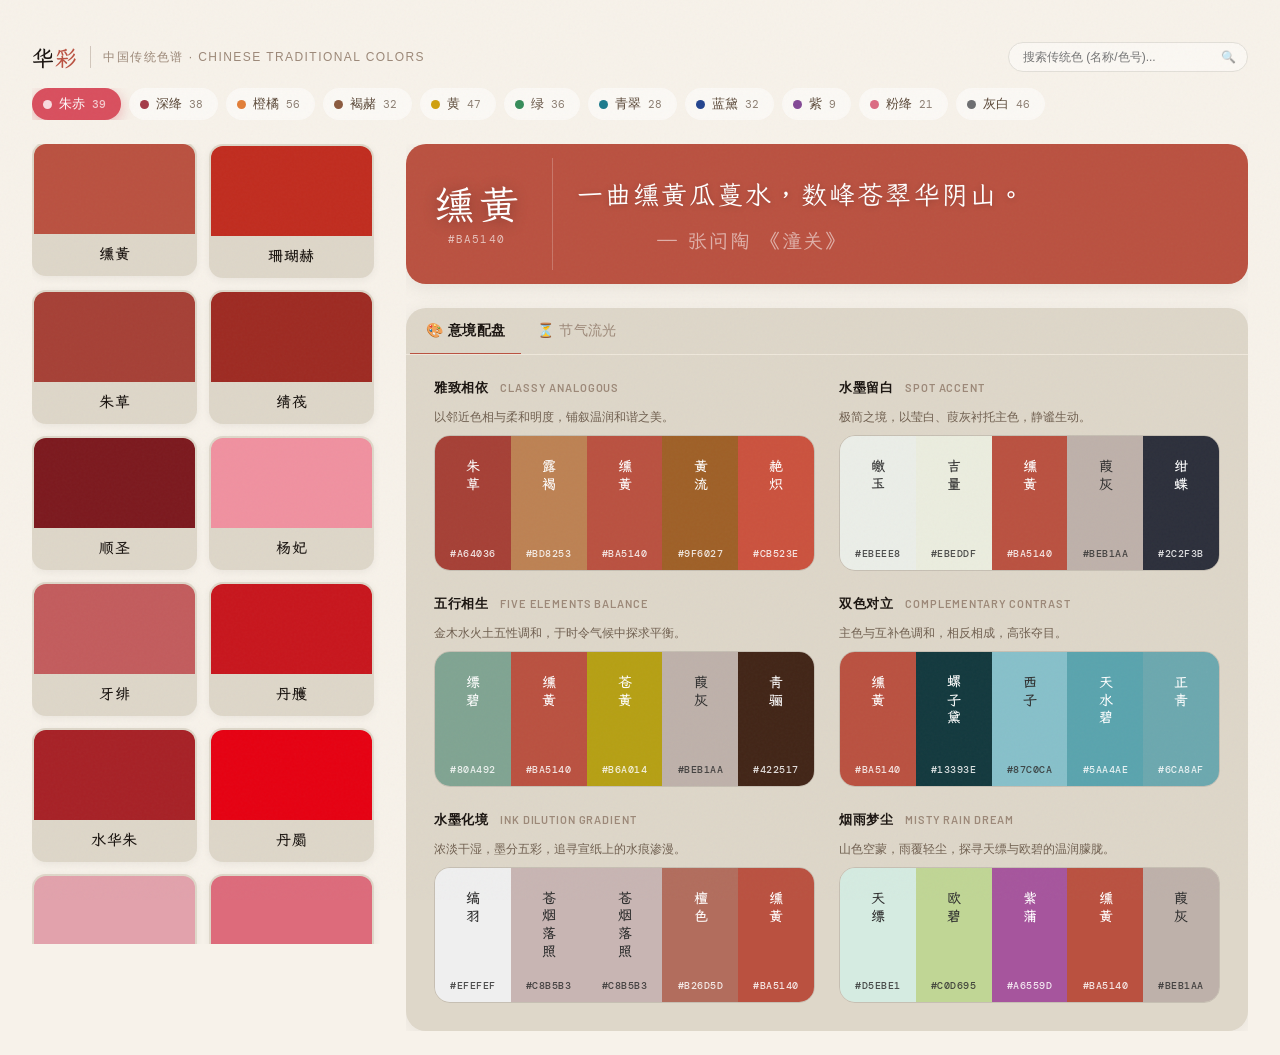
==== index.html @ c984b583 "clean up" ====
<!DOCTYPE html>
<html lang="zh-CN">
<head>
    <meta charset="UTF-8">
    <meta name="viewport" content="width=device-width, initial-scale=1.0">
    <title>中国传统色 11阶光谱与五维探索器 | Traditional Chinese Colors Arena</title>
    
    <!-- Fonts: LXGW WenKai TC for classic calligraphy, ZCOOL XiaoWei for quote, DM Mono for hex numbers, Outfit for UI, Inter for body -->
    <link rel="preconnect" href="https://fonts.googleapis.com">
    <link rel="preconnect" href="https://fonts.gstatic.com" crossorigin>
    <link href="https://fonts.googleapis.com/css2?family=Barlow:wght@400;500;600;700&family=Inter:wght@300;400;500;600;700&family=Noto+Serif+SC:wght@400;600;700;900&family=Outfit:wght@400;500;600;700&family=LXGW+WenKai+TC&family=ZCOOL+XiaoWei&family=Noto+Sans+SC:wght@300;400;500&family=DM+Mono:wght@400;500&display=swap" rel="stylesheet">
    
    <!-- Load Global CORS-proof Database Script -->
    <script src="colors_db.js"></script>
    
    <style>
        /* Modern Premium CSS System - Redesigned Editorial Aesthetic */
        :root {
            /* Active Theme Colors - Default Warm Red (朱赤) */
            --theme-primary: #9E2A22;
            --theme-primary-rgb: 158, 42, 34;
            --theme-light-bg: rgba(158, 42, 34, 0.05);
            --theme-border: rgba(158, 42, 34, 0.2);
            
            /* Global Base */
            --bg: #F7F2EA; /* Soft warm paper white */
            --bg2: #EFE8DC;
            --ink: #1A1410; /* Editorial off-black */
            --ink-soft: #5C4A3A;
            --ink-muted: #9C8878;
            --grain-opacity: 0.035;
            --card-radius: 14px;
            --panel-radius: 20px;
            
            --bg-app: var(--bg);
            --text-main: var(--ink);
            --text-muted: var(--ink-soft);
            --border-color: #E2DFD8;
            --white: #FFFFFF;
        }

        * {
            box-sizing: border-box;
            margin: 0;
            padding: 0;
        }

        body {
            font-family: 'Noto Sans SC', sans-serif;
            background-color: var(--bg-app);
            color: var(--text-main);
            min-height: 100vh;
            overflow-x: hidden;
            padding: 24px 32px;
            position: relative;
        }

        /* Paper grain overlay */
        body::before {
            content: '';
            position: fixed;
            inset: 0;
            pointer-events: none;
            z-index: 1000;
            background-image: url("data:image/svg+xml,%3Csvg viewBox='0 0 512 512' xmlns='http://www.w3.org/2000/svg'%3E%3Cfilter id='noise'%3E%3CfeTurbulence type='fractalNoise' baseFrequency='0.75' numOctaves='4' stitchTiles='stitch'/%3E%3C/filter%3E%3Crect width='100%25' height='100%25' filter='url(%23noise)' opacity='1'/%3E%3C/svg%3E");
            opacity: var(--grain-opacity);
        }

        /* ── TOP NAV ── */
        /* ── TOP NAV ── */
        header {
            max-width: 1400px;
            margin: 0 auto 16px auto;
            padding: 18px 0 0;
            display: flex;
            align-items: center;
            justify-content: space-between;
            gap: 12px;
            border-bottom: none;
        }

        .search-bar-container {
            position: relative;
            display: flex;
            align-items: center;
        }

        .search-input {
            width: 240px;
            padding: 7px 36px 7px 14px;
            border-radius: 999px;
            border: 1px solid var(--border-color);
            background: rgba(255,255,255,0.45);
            font-family: 'Noto Sans SC', sans-serif;
            font-size: 12px;
            color: var(--ink);
            outline: none;
            transition: all 0.25s cubic-bezier(0.25, 1, 0.5, 1);
            backdrop-filter: blur(4px);
        }

        .search-input:focus {
            background: #fff;
            border-color: var(--theme-primary);
            box-shadow: 0 4px 12px color-mix(in srgb, var(--theme-primary) 12%, transparent);
            width: 270px; /* Snappy, premium elastic focus expansion! */
        }

        .search-icon {
            position: absolute;
            right: 12px;
            color: var(--ink-soft);
            opacity: 0.65;
            cursor: pointer;
            font-size: 12px;
            user-select: none;
            transition: opacity 0.2s;
        }

        .search-icon:hover {
            opacity: 1;
        }

        .logo {
            font-family: 'LXGW WenKai TC', serif;
            font-size: 22px;
            font-weight: 700;
            color: var(--ink);
            letter-spacing: 0.05em;
        }
        .logo span { color: var(--theme-primary); }

        .logo-divider {
            width: 1px; height: 22px;
            background: var(--ink-muted);
            opacity: 0.4;
        }

        .logo-sub {
            font-size: 12px;
            color: var(--ink-muted);
            letter-spacing: 0.12em;
            font-weight: 300;
        }

        /* 11 Hues Interactive Dock Bar */
        .hues-dock-container {
            max-width: 1400px;
            margin: 0 auto 24px auto;
            background: transparent;
            border: none;
            border-radius: 0;
            padding: 0;
            box-shadow: none;
            backdrop-filter: none;
            position: relative;
            z-index: 100;
        }

        .hues-dock-row {
            display: flex;
            flex-wrap: nowrap;
            gap: 8px;
            overflow-x: auto;
            width: 100%;
            scrollbar-width: none; /* Firefox */
            -ms-overflow-style: none; /* IE/Edge */
        }

        .hues-dock-row::-webkit-scrollbar {
            display: none; /* Safari and Chrome */
        }

        .hue-dock-pill {
            display: inline-flex;
            align-items: center;
            gap: 7px;
            padding: 6px 14px 6px 10px;
            border-radius: 999px;
            font-size: 13px;
            font-weight: 400;
            cursor: pointer;
            border: 1.5px solid transparent;
            background: rgba(255,255,255,0.5);
            color: var(--ink-soft);
            transition: all 0.2s ease;
            backdrop-filter: blur(4px);
            user-select: none;
            flex-shrink: 0;
        }

        .hue-dock-pill:hover {
            background: rgba(255,255,255,0.85);
            transform: translateY(-1px);
            box-shadow: 0 4px 12px rgba(0,0,0,0.08);
        }

        .hue-pill-indicator {
            width: 9px;
            height: 9px;
            border-radius: 50%;
            background: var(--pill-color, #9E2A22);
            flex-shrink: 0;
            transition: background 0.2s;
            border: none;
        }

        .hue-pill-count {
            font-size: 11px;
            opacity: 0.7;
            font-family: 'DM Mono', monospace;
            background: transparent !important;
            padding: 0 !important;
            color: inherit !important;
        }

        /* Active styling */
        .hue-dock-pill.active {
            background: var(--pill-color, #9E2A22);
            color: #fff;
            border-color: transparent;
            box-shadow: 0 4px 14px color-mix(in srgb, var(--pill-color, #9E2A22) 40%, transparent);
            font-weight: 500;
        }

        .hue-dock-pill.active .hue-pill-indicator {
            background: rgba(255,255,255,0.8) !important;
        }

        /* Exploration Stage Layout */
        .stage-container {
            display: grid;
            grid-template-columns: 350px 1fr;
            gap: 24px;
            max-width: 1400px;
            margin: 0 auto;
            align-items: start;
        }

        /* Swatches Grid Box */
        .swatches-grid-card {
            background-color: transparent;
            border: none;
            border-radius: 0;
            padding: 0;
            box-shadow: none;
            display: flex;
            flex-direction: column;
            gap: 0;
        }

        .swatches-grid {
            display: grid;
            grid-template-columns: repeat(2, 1fr);
            gap: 12px;
            max-height: 800px;
            overflow-y: auto;
            padding: 0 8px 0 0;
            box-sizing: border-box;
        }

        /* Scrollbar styling */
        .swatches-grid::-webkit-scrollbar {
            width: 6px;
        }
        .swatches-grid::-webkit-scrollbar-track {
            background: transparent;
        }
        .swatches-grid::-webkit-scrollbar-thumb {
            background-color: #dedbd5;
            border-radius: 3px;
        }

        /* Swatch card layout - Elastic Transform zoom on hover */
        .swatch-card {
            background-color: #DED7C9;
            border-radius: var(--card-radius);
            overflow: hidden;
            cursor: pointer;
            border: 2px solid transparent;
            transition: transform 0.35s cubic-bezier(0.25, 1, 0.5, 1), 
                        box-shadow 0.35s cubic-bezier(0.25, 1, 0.5, 1), 
                        border-color 0.35s ease;
            box-shadow: 0 2px 8px rgba(0,0,0,0.06);
            position: relative;
            will-change: transform;
            display: flex;
            flex-direction: column;
            gap: 0;
            padding: 0;
        }

        .swatch-card:hover {
            transform: translateY(-4px);
            box-shadow: 0 12px 32px rgba(26, 20, 16, 0.24), 
                        0 4px 12px rgba(26, 20, 16, 0.1);
        }

        .swatch-card:active {
            transform: scale(0.97) translateY(-2px);
            transition: transform 0.1s cubic-bezier(0.25, 1, 0.5, 1);
        }

        .swatch-card.active {
            transform: translateY(-2px);
            background-color: #DED7C9;
        }



        .swatch-header-swatch {
            height: 90px;
            position: relative;
            overflow: hidden;
            width: 100%;
            border-radius: 0;
            border: none;
            display: block;
        }

        /* Hex overlay on card hover */
        .swatch-header-swatch::after {
            content: attr(data-hex);
            position: absolute;
            inset: 0;
            display: block;
            line-height: 90px;
            text-align: center;
            font-family: 'DM Mono', monospace;
            font-size: 11px;
            color: var(--hover-text-color, #ffffff);
            background: transparent !important;
            opacity: 0;
            transition: opacity 0.2s;
            letter-spacing: 0.08em;
        }

        .swatch-card:hover .swatch-header-swatch::after {
            opacity: 1;
        }

        .swatch-body-info {
            padding: 10px 12px 11px;
            background-color: transparent;
            display: flex;
            flex-direction: column;
            align-items: center;
            text-align: center;
        }

        .swatch-name-zh {
            font-family: 'LXGW WenKai TC', serif;
            font-size: 15px;
            font-weight: 600;
            color: var(--ink);
            letter-spacing: 0.05em;
            display: block;
        }

        .swatch-hex-badge {
            font-family: 'DM Mono', monospace;
            font-size: 10.5px;
            color: var(--ink-muted);
            letter-spacing: 0.06em;
            margin-top: 2px;
            display: block;
        }

        /* Detailed Color Swatch Viewer & 5 Exploration Labs (Right Stage Sidebar) */
        .details-sidebar {
            display: flex;
            flex-direction: column;
            gap: 24px;
            min-width: 0;
            overflow: hidden;
        }

        /* Active Swatch Viewer - Redesigned as Detail Hero Banner */
        .details-viewer-card {
            border-radius: var(--panel-radius) !important;
            overflow: hidden;
            box-shadow: 0 4px 20px rgba(0,0,0,0.07) !important;
            padding: 0 !important;
            border: none !important;
            background-color: var(--theme-primary);
            transition: background-color 0.3s ease;
        }

        .hero-banner {
            min-height: 140px;
            position: relative;
            display: grid;
            grid-template-columns: auto 1fr;
            align-items: center;
            gap: 0;
            overflow: hidden;
            width: 100%;
            background: transparent !important;
        }

        .hero-banner::after {
            content: '';
            position: absolute;
            inset: 0;
            background: transparent !important;
            pointer-events: none;
        }

        .hero-name-col {
            padding: 24px 28px;
            position: relative;
            z-index: 1;
            border-right: 1px solid rgba(255,255,255,0.22);
            display: flex;
            flex-direction: column;
            justify-content: center;
            gap: 6px;
            min-width: 130px;
            background: transparent;
        }

        .hero-name {
            font-family: 'LXGW WenKai TC', serif;
            font-size: 40px;
            font-weight: 400;
            color: #fff;
            text-shadow: 0 2px 16px rgba(0,0,0,0.3);
            letter-spacing: 0.12em;
            line-height: 1.1;
        }

        .hero-hex-inline {
            font-family: 'DM Mono', monospace;
            font-size: 11px;
            color: rgba(255,255,255,0.65);
            letter-spacing: 0.1em;
            display: flex;
            align-items: center;
            gap: 6px;
            cursor: pointer;
            transition: color 0.2s;
        }

        .hero-hex-inline:hover {
            color: rgba(255,255,255,0.9);
        }

        .hero-hex-inline-dot {
            width: 8px;
            height: 8px;
            border-radius: 50%;
            background-color: rgba(255,255,255,0.5);
            display: inline-block;
        }

        .hero-quote-col {
            padding: 20px 24px;
            position: relative;
            z-index: 1;
            display: flex;
            flex-direction: column;
            justify-content: center;
            gap: 8px;
            background: transparent;
        }

        .hero-quote-text {
            font-family: 'LXGW WenKai TC', serif;
            font-size: 26px;
            line-height: 1.6;
            color: rgba(255,255,255,0.92);
            text-shadow: 0 1px 6px rgba(0,0,0,0.2);
            letter-spacing: 0.08em;
            font-style: normal;
        }

        .hero-quote-source {
            font-family: 'LXGW WenKai TC', serif;
            font-size: 20px;
            color: rgba(255,255,255,0.7);
            letter-spacing: 0.08em;
            padding-left: 4em;
            margin-top: 4px;
        }

        .exploration-labs-card {
            background-color: #DED7C9;
            border-radius: var(--panel-radius);
            overflow: hidden;
            box-shadow: 0 4px 20px rgba(0,0,0,0.07);
            padding: 0;
            border: none;
            display: flex;
            flex-direction: column;
            gap: 0;
            min-width: 0;
            font-family: 'Noto Sans TC', sans-serif !important;
        }

        .labs-tabs-nav {
            display: flex;
            border-bottom: 1.5px solid var(--bg2);
            padding: 0 4px;
            overflow-x: auto;
            scrollbar-width: none;
            gap: 0;
        }

        .labs-tabs-nav::-webkit-scrollbar {
            display: none;
        }

        .labs-tab-btn {
            padding: 14px 16px 13px;
            font-size: 14px;
            color: var(--ink-muted);
            background: transparent;
            border: none;
            cursor: pointer;
            white-space: nowrap;
            border-bottom: 2.5px solid transparent;
            margin-bottom: -1.5px;
            transition: all 0.18s;
            font-weight: 500;
            letter-spacing: 0.03em;
            display: flex;
            align-items: center;
            gap: 5px;
        }

        .labs-tab-btn:hover {
            color: var(--ink);
        }

        .labs-tab-btn.active {
            color: var(--ink) !important;
            border-bottom-color: var(--theme-primary);
            font-weight: 700;
            background: transparent;
        }

        .labs-tab-panel {
            display: none;
            padding: 24px 28px 28px;
            min-width: 0;
            width: 100%;
            max-width: 100%;
            overflow: hidden;
            box-sizing: border-box;
        }

        .labs-tab-panel.active {
            display: flex;
            flex-direction: column;
            gap: 18px;
            min-width: 0;
            width: 100%;
            max-width: 100%;
            overflow: hidden;
        }

        .exploration-method-header {
            display: grid;
            grid-template-columns: 120px 1fr;
            gap: 20px;
            align-items: start;
            border-bottom: 1.5px solid var(--bg2);
            padding-bottom: 12px;
        }

        /* Fourth Tab custom header grid layout */
        .exploration-method-header.season-header-grid {
            grid-template-columns: 1.2fr 1fr;
            align-items: center;
        }

        .exploration-method-title {
            font-family: 'Noto Sans TC', sans-serif !important;
            font-size: 18px;
            font-weight: 700;
            color: var(--ink) !important;
            letter-spacing: 0.5px;
            margin: 0;
            line-height: 1.4;
        }

        .exploration-method-desc {
            font-family: 'Noto Sans TC', sans-serif !important;
            font-size: 13.5px;
            color: var(--ink-soft) !important;
            line-height: 1.5;
            margin: 0;
        }

        .harmony-accord-title {
            margin-bottom: 8px;
            display: inline-block;
            font-size: 13px;
            font-weight: 700;
            color: var(--ink) !important;
            letter-spacing: 0.5px;
            font-family: 'Noto Sans TC', sans-serif !important;
        }

        /* Specific color cards font overrides */
        .strip-label,
        .clash-card-lbl,
        .timeline-well-lbl,
        .dilution-tile-lbl {
            font-family: 'LXGW WenKai TC', serif !important;
        }

        /* Harmony Accords & Palette Layouts (Similar, Opposite, Split-Complementary) */
        .harmony-accord-box {
            display: flex;
            flex-direction: column;
            gap: 8px;
            min-width: 0;
            width: 100%;
            max-width: 100%;
            overflow: hidden;
            box-sizing: border-box;
        }

        /* Accordion Color Strip - Redesigned Tall Aspect Ratio Flush Strips */
        .color-strip {
            display: flex;
            border-radius: 16px;
            overflow: hidden;
            height: 136px;
            border: 1px solid rgba(26, 20, 16, 0.12); /* Elegant dynamic ink border */
            box-shadow: none;
            background-color: transparent;
            position: relative;
            box-sizing: border-box;
            width: 100%;
        }

        .strip-swatch {
            flex: 1;
            position: relative;
            cursor: pointer;
            transition: flex 0.35s cubic-bezier(0.25, 1, 0.5, 1);
            height: 100%;
            display: flex;
            flex-direction: column;
            justify-content: flex-end;
            box-sizing: border-box;
        }

        .strip-swatch:hover {
            flex: 1.8;
            z-index: 10;
        }

        .strip-label {
            position: absolute;
            inset: 0;
            display: flex;
            flex-direction: column;
            align-items: center;
            padding: 16px 4px 10px 4px;
            box-sizing: border-box;
            pointer-events: none; /* Let clicks pass to the swatch */
            user-select: none;
        }

        .strip-name {
            writing-mode: vertical-rl;
            text-orientation: upright;
            font-family: 'LXGW WenKai TC', serif !important;
            font-size: 14px;
            font-weight: 600;
            letter-spacing: 0.25em; /* Spacious letter-spacing exactly like screenshot! */
            line-height: 1.2;
            margin-top: 6px;
        }

        .strip-hex {
            font-family: 'DM Mono', monospace !important;
            font-size: 10px;
            font-weight: 500;
            opacity: 0.85;
            margin-top: auto;
            letter-spacing: 0.05em;
            text-transform: uppercase;
        }

        /* 3x2 Symmetrical Grid for Consolidative Palettes */
        .palette-grid {
            display: grid;
            grid-template-columns: repeat(2, 1fr);
            gap: 24px;
            width: 100%;
        }

        @media (max-width: 1100px) {
            .palette-grid {
                grid-template-columns: 1fr;
                gap: 18px;
            }
        }

        /* Palette Row Details */
        .palette-row {
            display: flex;
            flex-direction: column;
            gap: 8px;
            width: 100%;
        }

        .palette-row-header {
            display: flex;
            flex-direction: column;
            gap: 4px;
            margin-bottom: 2px;
        }

        .palette-subtitle {
            font-family: 'Barlow', sans-serif !important;
            font-size: 11px;
            font-weight: 600;
            text-transform: uppercase;
            letter-spacing: 0.08em;
            color: var(--ink-muted);
            margin-left: 8px;
        }

        .palette-desc {
            font-family: 'Noto Sans SC', sans-serif !important;
            font-size: 11.5px;
            font-weight: 400;
            color: var(--ink-soft);
            line-height: 1.4;
            opacity: 0.85;
        }

        /* Contrast Clash Dual Card (Opposite) */
        .contrast-clash-box {
            display: grid;
            grid-template-columns: 1fr 1fr;
            gap: 12px;
        }

        .clash-card {
            border-radius: var(--card-radius);
            padding: 14px;
            border: 1.5px solid transparent;
            display: flex;
            flex-direction: column;
            gap: 8px;
            cursor: pointer;
            transition: all 0.2s ease;
            background-color: transparent;
        }

        .clash-card:hover {
            transform: translateY(-2px);
        }

        .clash-swatch {
            height: 48px;
            border-radius: 8px;
            border: 1px solid rgba(0,0,0,0.05);
        }

        .clash-card-lbl {
            font-family: 'LXGW WenKai TC', serif;
            font-size: 14px;
            font-weight: 700;
            text-align: center;
        }

        .contrast-legibility-preview {
            border-radius: var(--card-radius);
            padding: 16px 20px;
            text-align: center;
            font-family: 'LXGW WenKai TC', serif;
            border: 3px double var(--theme-primary) !important;
            display: flex;
            align-items: center;
            justify-content: center;
            height: 72px;
            box-shadow: none !important;
            letter-spacing: 0.05em;
            background-color: transparent !important;
            transition: border-color 0.3s ease;
            box-sizing: border-box;
        }

        /* Dilution Wash (Slider + swatches overlay) */
        .slider-wrapper {
            display: flex;
            flex-direction: column;
            gap: 10px;
            background: rgba(255, 255, 255, 0.3);
            padding: 16px;
            border-radius: var(--card-radius);
            border: 1px solid var(--border-color);
        }

        .slider-header {
            display: flex;
            justify-content: space-between;
            font-family: 'Outfit', sans-serif;
            font-size: 13.5px;
            font-weight: 700;
            color: var(--ink) !important;
            text-transform: uppercase;
        }

        .range-slider {
            width: 100%;
            height: 6px;
            border-radius: 3px;
            outline: none;
            -webkit-appearance: none;
            background: var(--bg2);
            accent-color: var(--theme-primary);
        }

        .dilution-preview-box {
            height: 80px;
            border-radius: var(--card-radius);
            border: 1px solid var(--border-color);
            position: relative;
            overflow: hidden;
            display: flex;
            align-items: center;
            justify-content: center;
            background-image: 
                linear-gradient(45deg, #e8e4de 25%, transparent 25%), 
                linear-gradient(-45deg, #e8e4de 25%, transparent 25%), 
                linear-gradient(45deg, transparent 75%, #e8e4de 75%), 
                linear-gradient(-45deg, transparent 75%, #e8e4de 75%);
            background-size: 12px 12px;
            background-position: 0 0, 0 6px, 6px -6px, -6px 0px;
        }

        .dilution-preview-fill {
            position: absolute;
            inset: 0;
            transition: background-color 0.15s ease, opacity 0.15s ease;
        }

        .dilution-preview-lbl {
            z-index: 10;
            font-family: 'LXGW WenKai TC', serif;
            font-size: 20px;
            font-weight: 900;
            letter-spacing: 1px;
            text-shadow: 0 1px 4px rgba(255,255,255,0.8), 0 0 10px rgba(255,255,255,0.9);
        }

        /* Monochromatic dilution milestones */
        .dilution-milestones-row {
            display: flex;
            flex-wrap: nowrap;
            overflow-x: auto;
            gap: 8px;
            padding-bottom: 8px;
            scrollbar-width: auto;
            -ms-overflow-style: auto;
            width: 100%;
            max-width: 100%;
        }
        .dilution-milestones-row::-webkit-scrollbar {
            height: 6px;
            display: block;
        }
        .dilution-milestones-row::-webkit-scrollbar-thumb {
            background-color: var(--border-color);
            border-radius: 3px;
        }

        .dilution-milestone-tile {
            background-color: transparent;
            border: 1px solid var(--border-color);
            border-radius: var(--card-radius);
            padding: 8px;
            display: flex;
            flex-direction: column;
            align-items: center;
            gap: 6px;
            cursor: pointer;
            transition: all 0.2s ease;
            flex: 0 0 85px;
        }

        .dilution-milestone-tile:hover {
            transform: translateY(-2px);
            border-color: var(--theme-primary);
        }

        .dilution-tile-swatch {
            width: 100%;
            height: 36px;
            border-radius: 6px;
            border: 1px solid rgba(0,0,0,0.04);
        }

        .dilution-tile-lbl {
            font-family: 'LXGW WenKai TC', serif;
            font-size: 12px;
            font-weight: 700;
            color: var(--ink) !important;
            white-space: nowrap;
            overflow: hidden;
            text-overflow: ellipsis;
            width: 100%;
            text-align: center;
        }

        .dilution-tile-pct {
            font-family: 'DM Mono', sans-serif;
            font-size: 10px;
            font-weight: 700;
            color: var(--ink) !important;
        }

        /* Timeline Solar Terms Box */
        .timeline-solar-term-info {
            background-color: transparent;
            border-radius: 0;
            padding: 8px 12px;
            border-left: 3px solid var(--theme-primary);
            display: flex;
            flex-direction: column;
            gap: 4px;
        }

        .timeline-term-title {
            font-family: 'Noto Sans TC', sans-serif !important;
            font-size: 20px;
            font-weight: 700;
            color: var(--ink) !important;
            display: flex;
            align-items: center;
            gap: 12px;
        }

        #timelineTermSeason {
            font-size: 12px;
            font-family: 'LXGW WenKai TC', serif !important;
            font-weight: normal;
            background-color: var(--border-color);
            color: var(--ink-muted);
            padding: 2px 8px;
            border-radius: 4px;
            margin-left: 8px;
            display: inline-block;
        }

        .timeline-term-desc {
            font-family: 'Noto Sans TC', sans-serif !important;
            font-size: 13.5px;
            color: var(--ink-soft) !important;
            line-height: 1.5;
            margin: 4px 0 0 0;
        }

        /* Timeline slider with seasonal spectrum gradient */
        #termTimelineSlider {
            background: linear-gradient(to right, #73975C 0%, #B83A32 33%, #C99032 66%, #3B5B66 100%) !important;
            height: 8px;
            border-radius: 4px;
            cursor: pointer;
            -webkit-appearance: none;
            appearance: none;
            width: 100%;
        }

        .timeline-swatches-grid {
            display: flex;
            flex-wrap: nowrap;
            overflow-x: auto;
            gap: 8px;
            padding-bottom: 8px;
            scrollbar-width: auto;
            -ms-overflow-style: auto;
            width: 100%;
            max-width: 100%;
        }
        .timeline-swatches-grid::-webkit-scrollbar {
            height: 6px;
            display: block;
        }
        .timeline-swatches-grid::-webkit-scrollbar-thumb {
            background-color: var(--border-color);
            border-radius: 3px;
        }

        .timeline-well {
            flex: 0 0 85px;
            aspect-ratio: 1.3;
            border-radius: var(--card-radius);
            border: 1px solid rgba(0,0,0,0.05);
            cursor: pointer;
            transition: all 0.2s ease;
            display: flex;
            align-items: flex-end;
            padding: 4px;
            position: relative;
            overflow: hidden;
        }

        .timeline-well:hover {
            transform: scale(1.06);
            z-index: 10;
        }

        .timeline-well-lbl {
            font-family: 'LXGW WenKai TC', serif;
            font-size: 10px;
            font-weight: 700;
            background-color: transparent;
            padding: 2px 4px;
            border-radius: 4px;
            width: 100%;
            text-align: center;
            white-space: nowrap;
            overflow: hidden;
            text-overflow: ellipsis;
            box-shadow: none;
        }

        /* Dynamic Tooltips */
        .well-tooltip {
            position: absolute;
            background-color: var(--ink);
            color: #FFFFFF;
            padding: 8px 12px;
            border-radius: 6px;
            font-size: 11px;
            font-family: 'Barlow', sans-serif;
            pointer-events: none;
            opacity: 0;
            transition: opacity 0.1s ease;
            z-index: 1000000;
            box-shadow: 0 4px 12px rgba(0,0,0,0.15);
            border: 1px solid rgba(255,255,255,0.1);
            line-height: 1.4;
        }

        /* Copy toast */
        .toast {
            position: fixed;
            bottom: 28px;
            left: 50%;
            transform: translateX(-50%) translateY(12px);
            background: var(--ink);
            color: #fff;
            padding: 9px 18px;
            border-radius: 999px;
            font-size: 13px;
            font-family: 'DM Mono', monospace;
            letter-spacing: 0.06em;
            opacity: 0;
            pointer-events: none;
            transition: all 0.25s ease;
            z-index: 9999;
        }
        .toast.show {
            opacity: 1;
            transform: translateX(-50%) translateY(0);
        }
    </style>
</head>
<body>

    <!-- Header Section -->
    <header>
        <div style="display: flex; align-items: center; gap: 12px;">
            <div class="logo">华<span>彩</span></div>
            <div class="logo-divider"></div>
            <div class="logo-sub">中国传统色谱 · CHINESE TRADITIONAL COLORS</div>
        </div>
        
        <!-- Premium Fuzzy Search Input on Top Right -->
        <div class="search-bar-container">
            <input type="text" class="search-input" id="searchInput" placeholder="搜索传统色 (名称/色号)..." oninput="handleSearch()">
            <span class="search-icon" id="searchIcon">🔍</span>
        </div>
    </header>

    <!-- 11 Hues Dynamic Dock Pill Bar -->
    <div class="hues-dock-container" style="margin-bottom: 24px;">
        <div class="hues-dock-row" id="huesDockRow">
            <!-- Dynamic pills generated by JS -->
        </div>
    </div>

    <!-- Active Stage -->
    <div class="stage-container">
        <!-- Swatches Catalog Card -->
        <div class="swatches-grid-card">
            <div class="swatches-grid" id="swatchesGrid">
                <!-- Dynamic swatches list -->
            </div>
        </div>

        <!-- Dynamic Sidebar Details & 5 Exploration Labs (Tabbed) -->
        <div class="details-sidebar">
            <!-- Active Swatch Viewer -->
            <div class="details-viewer-card" id="detailHero">
                <div class="hero-banner" id="heroBanner">
                    <div class="hero-name-col">
                        <div class="hero-name" id="viewerNameZh">黄白游</div>
                        <div class="hero-hex-inline" id="viewerHexCodeContainer">
                            <span class="hero-hex-inline-dot" id="viewerSwatch"></span>
                            <span id="viewerHexCode">#FFF799</span>
                        </div>
                    </div>
                    <div class="hero-quote-col">
                        <div class="hero-quote-text" id="viewerPoetry">欲识金银气，多从黄白游；一生痴绝处，无梦到徽州。</div>
                        <div class="hero-quote-source" id="viewerCitation">— 汤显祖 《有友人怜予乏劝 为黄山白岳之游》</div>
                    </div>
                </div>
            </div>

            <!-- Redesigned Exploration Labs (Consolidated 2-Tab Layout) -->
            <div class="exploration-labs-card">
                <div class="labs-tabs-nav">
                    <button class="labs-tab-btn active" id="lab-tab-palettes" onclick="switchLabTab('palettes')">🎨 意境配盘</button>
                    <button class="labs-tab-btn" id="lab-tab-season" onclick="switchLabTab('season')">⏳ 节气流光</button>
                </div>

                <!-- Tab Panel 1: Dynamic Harmonious Palettes -->
                <div class="labs-tab-panel active" id="panel-lab-palettes">
                    <div class="harmony-accord-box">
                        <div class="palette-grid">
                            
                            <!-- Palette Row 1: Classy Analogous -->
                            <div class="palette-row">
                                <div class="palette-row-header">
                                    <span class="harmony-accord-title">雅致相依 <span class="palette-subtitle">Classy Analogous</span></span>
                                    <span class="palette-desc">以邻近色相与柔和明度，铺叙温润和谐之美。</span>
                                </div>
                                <div class="color-strip" id="paletteClassy">
                                    <!-- Generated dynamically -->
                                </div>
                            </div>

                            <!-- Palette Row 2: Spot Accent -->
                            <div class="palette-row">
                                <div class="palette-row-header">
                                    <span class="harmony-accord-title">水墨留白 <span class="palette-subtitle">Spot Accent</span></span>
                                    <span class="palette-desc">极简之境，以莹白、葭灰衬托主色，静谧生动。</span>
                                </div>
                                <div class="color-strip" id="paletteSpot">
                                    <!-- Generated dynamically -->
                                </div>
                            </div>

                            <!-- Palette Row 3: Five Elements -->
                            <div class="palette-row">
                                <div class="palette-row-header">
                                    <span class="harmony-accord-title">五行相生 <span class="palette-subtitle">Five Elements Balance</span></span>
                                    <span class="palette-desc">金木水火土五性调和，于时令气候中探求平衡。</span>
                                </div>
                                <div class="color-strip" id="paletteFiveElements">
                                    <!-- Generated dynamically -->
                                </div>
                            </div>

                            <!-- Palette Row 4: Complementary Contrast -->
                            <div class="palette-row">
                                <div class="palette-row-header">
                                    <span class="harmony-accord-title">双色对立 <span class="palette-subtitle">Complementary Contrast</span></span>
                                    <span class="palette-desc">主色与互补色调和，相反相成，高张夺目。</span>
                                </div>
                                <div class="color-strip" id="paletteComplementary">
                                    <!-- Generated dynamically -->
                                </div>
                            </div>

                            <!-- Palette Row 5: Ink Dilution -->
                            <div class="palette-row">
                                <div class="palette-row-header">
                                    <span class="harmony-accord-title">水墨化境 <span class="palette-subtitle">Ink Dilution Gradient</span></span>
                                    <span class="palette-desc">浓淡干湿，墨分五彩，追寻宣纸上的水痕渗漫。</span>
                                </div>
                                <div class="color-strip" id="paletteDilution">
                                    <!-- Generated dynamically -->
                                </div>
                            </div>

                            <!-- Palette Row 6: Misty Rain Dream -->
                            <div class="palette-row">
                                <div class="palette-row-header">
                                    <span class="harmony-accord-title">烟雨梦尘 <span class="palette-subtitle">Misty Rain Dream</span></span>
                                    <span class="palette-desc">山色空蒙，雨覆轻尘，探寻天缥与欧碧的温润朦胧。</span>
                                </div>
                                <div class="color-strip" id="paletteScholar">
                                    <!-- Generated dynamically -->
                                </div>
                            </div>

                        </div>
                    </div>
                </div>

                <!-- Tab Panel 2: Solar Term Flow -->
                <div class="labs-tab-panel" id="panel-lab-season">
                    <div class="season-header-row" style="display: flex; flex-direction: row; align-items: flex-start; gap: 48px; width: 100%; margin-bottom: 24px;">
                        <!-- Active timeline term card description -->
                        <div class="timeline-solar-term-info" style="flex: 1; padding: 4px 0; margin-top: 0;">
                            <span class="timeline-term-title" id="timelineTermName">立春 <span style="font-size:12px; font-family:'LXGW WenKai TC', serif !important;" id="timelineTermSeason">春</span></span>
                            <p class="timeline-term-desc" id="timelineTermDesc">时令之首，万物萌发，春风拂绿。</p>
                        </div>

                        <!-- Chronological Solar Terms Slider Container (Moved closer, with seasons labels) -->
                        <div class="season-slider-wrapper" style="flex: 0 0 280px; display: flex; flex-direction: column; gap: 8px; margin-top: 6px;">
                            <span id="termSliderValIndicator" style="display: none;">立春</span>
                            <input type="range" class="range-slider" min="0" max="23" value="0" id="termTimelineSlider" oninput="handleTimelineChange()" style="margin: 0; width: 100%; box-shadow: none;">
                            <!-- Four Seasons Labels along the bar -->
                            <div class="season-labels-row" style="display: flex; justify-content: space-between; padding: 0 6px; font-family: 'LXGW WenKai TC', serif !important; font-size: 12px; color: var(--ink-soft); opacity: 0.85; user-select: none;">
                                <span>春</span>
                                <span>夏</span>
                                <span>秋</span>
                                <span>冬</span>
                            </div>
                        </div>
                    </div>

                    <!-- 16 colors of the active Solar Term grid list -->
                    <div class="harmony-accord-box">
                        <span class="harmony-accord-title" id="timelineGridTitle">立春分册 收录色彩 (16色)</span>
                        <div class="timeline-swatches-grid" id="timelineSwatchesGrid">
                            <!-- Generated dynamically -->
                        </div>
                    </div>
                </div>

                <!-- Hidden inputs kept for JS stability and backwards-compatibility -->
                <div style="display: none;">
                    <span id="dilutionValIndicator">100% 饱和浓度</span>
                    <input type="range" min="5" max="100" value="100" id="dilutionSlider" oninput="handleDilutionChange()">
                    <div id="dilutionPreviewFill"></div>
                    <span id="dilutionPreviewText"></span>
                </div>
            </div>

            <!-- Scientific Spectrum Analytics Removed -->
        </div>
    </div>

    <!-- Tooltip -->
    <div class="well-tooltip" id="wellTooltip"></div>

    <!-- Toast Notification -->
    <div class="toast" id="toast">复制成功</div>

    <script>
        // Primary state variables
        const colorsDb = window.colorsDatabase || [];
        let activeHueFilter = 'red_warm';
        let activeViewerColor = colorsDb[0];
        let activeLabTab = 'palettes';

        // Advanced 11 Hues Branding & Theme Color mappings
        const hueFamilies = {
            'red_warm': {
                nameZh: '朱赤',
                desc: 'Warm Red / Scarlet',
                accentHex: '#D94F5E',
                accentRgb: '217, 79, 94',
                lightBg: 'rgba(217, 79, 94, 0.05)',
                border: 'rgba(217, 79, 94, 0.2)',
                summary: '【朱赤系 - 暖红特区】主要包含古代的朱砂、朱红、绯红等色泽，光谱聚焦于暖色极点（0°-9° 及 351°-360°），由于波长极长，视觉张力充沛，是中国传统礼制、喜庆与正统审美的绝对核心。'
            },
            'red_cool': {
                nameZh: '深绛',
                desc: 'Cool Red / Crimson',
                accentHex: '#A43A48',
                accentRgb: '164, 58, 72',
                lightBg: 'rgba(164, 58, 72, 0.05)',
                border: 'rgba(164, 58, 72, 0.2)',
                summary: '【深绛系 - 冷红特区】包含胭脂、绛红、深茜等冷调红色，光谱聚焦于 9° 至 18° 及 342° 至 351° 区间。由于色相略微朝紫色方向偏移，呈现出高贵、内敛、冷艳的宫廷丝绸染色美学。'
            },
            'orange': {
                nameZh: '橙橘',
                desc: 'Vibrant Orange',
                accentHex: '#E27E37',
                accentRgb: '226, 126, 55',
                lightBg: 'rgba(226, 126, 55, 0.05)',
                border: 'rgba(226, 126, 55, 0.2)',
                summary: '【橙橘系 - 活力明橙】光谱位于 18° 至 46° 且明度较高（L >= 48%）的亮暖色调。包含经典的杏子、琥珀、橘黄等，色彩明朗亮丽，充满丰收与阳光的温度。'
            },
            'brown': {
                nameZh: '褐赭',
                desc: 'Brown & Earth',
                accentHex: '#8B5A3E',
                accentRgb: '139, 90, 62',
                lightBg: 'rgba(139, 90, 62, 0.05)',
                border: 'rgba(139, 90, 62, 0.2)',
                summary: '【褐赭系 - 沉稳土褐】光谱同样位于 18° 至 46° 区间，但被严格限定在低明度（L < 48%）范畴。包含流黄、栗壳、赭石等，沉稳沉静，是古代矿物色与大自然土壤植物皮壳的深度结晶。'
            },
            'yellow': {
                nameZh: '黄',
                desc: 'Yellow',
                accentHex: '#D0A010',
                accentRgb: '208, 160, 16',
                lightBg: 'rgba(208, 160, 16, 0.05)',
                border: 'rgba(208, 160, 16, 0.2)',
                summary: '【黄系 - 尊贵御黄】光谱聚集于明黄、松花与细叶区间（46°-75°）。黄色在传统中表征泥土与正中之位，也是明清御用龙袍的专属正色，尊贵稳定，光芒万丈。'
            },
            'green': {
                nameZh: '绿',
                desc: 'Green',
                accentHex: '#358C59',
                accentRgb: '53, 140, 89',
                lightBg: 'rgba(53, 140, 89, 0.05)',
                border: 'rgba(53, 140, 89, 0.2)',
                summary: '【绿系 - 翡翠林木】光谱处于 75° 至 165° 范围，代表繁茂 the 森林、春季草木的新生与翡翠绿玉。色彩清新、自然，饱和度饱满，生机勃勃。'
            },
            'cyan': {
                nameZh: '青翠',
                desc: 'Cyan & Teal',
                accentHex: '#1C7A8C',
                accentRgb: '28, 122, 140',
                lightBg: 'rgba(28, 122, 140, 0.05)',
                border: 'rgba(28, 122, 140, 0.2)',
                summary: '【青翠系 - 绿翠苍筤】光谱位于 165° 至 205° 之间，横跨青绿、湖蓝与翠水。代表中国古典审美中最具写意感的「青」色，烟雨朦胧，苍筤缥缈。'
            },
            'blue': {
                nameZh: '蓝黛',
                desc: 'Blue & Indigo',
                accentHex: '#23448E',
                accentRgb: '35, 68, 142',
                lightBg: 'rgba(35, 68, 142, 0.05)',
                border: 'rgba(35, 68, 142, 0.2)',
                summary: '【蓝黛系 - 靛蓝深青】光谱聚集于 205° 至 255° 的纯蓝与深靛区间。包含天然石青、青黛、靛蓝等，表征夜空的广袤无垠、深海的幽邃以及矿石的坚贞。'
            },
            'purple': {
                nameZh: '紫',
                desc: 'Purple',
                accentHex: '#834895',
                accentRgb: '131, 72, 149',
                lightBg: 'rgba(131, 72, 149, 0.05)',
                border: 'rgba(131, 72, 149, 0.2)',
                summary: '【紫系 - 祥瑞紫苑】光谱聚焦于 255° 至 300° 区间。紫色在古籍中表征「紫气东来」的祥瑞，虽然由于染料（紫草）珍稀，色彩数量极少（9色），但却拥有无可匹敌的高贵质感。'
            },
            'pink': {
                nameZh: '粉绛',
                desc: 'Pink',
                accentHex: '#DC6B82',
                accentRgb: '220, 107, 130',
                lightBg: 'rgba(220, 107, 130, 0.05)',
                border: 'rgba(220, 107, 130, 0.2)',
                summary: '【粉绛系 - 娇柔桃夭】光谱处于 300° 至 342° 的粉红区间。包含桃花、杨妃、长春等娇美色彩，散发出春天百花争艳的柔美、娇嫩与勃发生机。'
            },
            'neutral': {
                nameZh: '灰白',
                desc: 'Neutral',
                accentHex: '#6D6E70',
                accentRgb: '109, 110, 112',
                lightBg: 'rgba(109, 110, 112, 0.05)',
                border: 'rgba(109, 110, 112, 0.2)',
                summary: '【灰白系 - 极简素雅】包含所有低饱和度（S < 13%）或极暗（L < 15%）、极亮（L > 88%）的白、灰、素色与煤黑。纯净、内敛，是传统水墨留白的基准底色。'
            }
        };

        const CHRONO_TERMS = [
            { name: '立春', py: 'Lichun', season: '春季', desc: '时令之首，阳气萌生，林木始动，春风拂绿。' },
            { name: '雨水', py: 'Yushui', season: '春季', desc: '冰雪消融，细雨随风，草木萌动，万物复苏。' },
            { name: '惊蛰', py: 'Jingzhe', season: '春季', desc: '春雷始鸣，蛰虫惊醒，红花渐开，桃李竞芳。' },
            { name: '春分', py: 'Chunfen', season: '春季', desc: '昼夜均等，微风徐徐，草长莺飞，白鹭翻飞。' },
            { name: '清明', py: 'Qingming', season: '春季', desc: '万物洁齐，天清地明，采茶踏青，烟雨柳绿。' },
            { name: '谷雨', py: 'Guyu', season: '春季', desc: '雨生百谷, 暮春将尽, 牡丹吐蕊, 绿荫渐浓。' },
            { name: '立夏', py: 'Lixia', season: '夏季', desc: '夏之伊始，白昼渐长，万物繁茂，新蝉初鸣。' },
            { name: '小满', py: 'Xiaoman', season: '夏季', desc: '江河渐满，麦粒始满，绿树成荫，荷池初动。' },
            { name: '芒种', py: 'Mangzhong', season: '夏季', desc: '麦浪翻滚，稻秧始播，蝉鸣声声，夏花灿烂。' },
            { name: '夏至', py: 'Xiazhi', season: '夏季', desc: '日影极短，夏夜极凉，稻香蛙鸣，满池朱莲。' },
            { name: '小暑', py: 'Xiaoshu', season: '夏季', desc: '温风始至，伏蝉喧嚣，雷雨阵阵，幽荷溢香。' },
            { name: '大暑', py: 'Dashu', season: '夏季', desc: '热浪极盛，萤火夜飞，大雨时行，万物繁茂。' },
            { name: '立秋', py: 'Liqiu', season: '秋季', desc: '凉风习习, 金黄遍野, 梧桐落叶, 晨露初凝。' },
            { name: '处暑', py: 'Chushu', season: '秋季', desc: '秋意初来, 暑气渐消, 天高云淡, 稻谷飘香。' },
            { name: '白露', py: 'Bailu', season: '秋季', desc: '阴气始重, 凝而成露, 雁南飞去, 金秋凝霜。' },
            { name: '秋分', py: 'Qiufen', season: '秋季', desc: '昼夜均分, 秋风萧瑟, 桂花飘香, 韶粉铺地。' },
            { name: '寒露', py: 'Hanlu', season: '秋季', desc: '露水渐寒, 凝结将冰, 枫红遍野, 菊蕊飘香。' },
            { name: '霜降', py: 'Shuangjiang', season: '秋季', desc: '气肃而凝, 露结为霜, 万物凋零, 傲骨红柿。' },
            { name: '立冬', py: 'Lidong', season: '冬季', desc: '冬之伊始, 朔风怒号, 水始成冰, 万物归藏。' },
            { name: '小雪', py: 'Xiaoxue', season: '冬季', desc: '天降初雪, 寒气渐重, 松柏长青, 腊梅含苞。' },
            { name: '大雪', py: 'Daxue', season: '冬季', desc: '积雪铺地, 寒风呼啸, 江河封冻, 炉火焙茶。' },
            { name: '冬至', py: 'Dongzhi', season: '冬季', desc: '日影极长, 冬夜极深, 阴极阳生, 腊鼓声声。' },
            { name: '小寒', py: 'Xiaohan', season: '冬季', desc: '寒积至深, 冰冻三尺, 梅花绽蕊, 水仙初吐。' },
            { name: '大寒', py: 'Dahan', season: '冬季', desc: '岁暮大寒, 积雪不融, 冰雕玉琢, 静候春归。' }
        ];

        // Initialize Page
        window.onload = () => {
            renderHuesDock();
            switchHue('red_warm');
            
            // Switch tabs to first default 'palettes'
            switchLabTab('palettes');
            
            handleDilutionChange();
            handleTimelineChange();

            // Bind click to copy hex code
            const hexContainer = document.getElementById('viewerHexCodeContainer');
            if (hexContainer) {
                hexContainer.onclick = () => {
                    if (activeViewerColor) copyText(activeViewerColor.hex);
                };
            }
        };

        // Helper: Convert hex color to comma-separated RGB values
        function hexToRgb(hex) {
            const bigint = parseInt(hex.slice(1), 16);
            const r = (bigint >> 16) & 255;
            const g = (bigint >> 8) & 255;
            const b = bigint & 255;
            return `${r}, ${g}, ${b}`;
        }

        // Render top 11 hues pill dock dynamically
        function renderHuesDock() {
            const row = document.getElementById('huesDockRow');
            row.innerHTML = '';

            const counts = {};
            colorsDb.forEach(c => {
                counts[c.hue] = (counts[c.hue] || 0) + 1;
            });

            Object.keys(hueFamilies).forEach(hueKey => {
                const family = hueFamilies[hueKey];
                const pill = document.createElement('div');
                pill.className = `hue-dock-pill ${hueKey === activeHueFilter ? 'active' : ''}`;
                pill.id = `hue-pill-${hueKey}`;
                pill.onclick = () => switchHue(hueKey);

                // Style the 11 groups directly in the tab
                pill.style.setProperty('--pill-color', family.accentHex);

                pill.innerHTML = `
                    <span class="hue-pill-indicator"></span>
                    <span>${family.nameZh}</span>
                    <span class="hue-pill-count">${counts[hueKey] || 0}</span>
                `;
                row.appendChild(pill);
            });
        }

        // Switch active Hue family
        function switchHue(hueKey, selectColor = null) {
            activeHueFilter = hueKey;

            // Re-render the dock capsules to update border thickness, shadow, and opacity dynamically
            renderHuesDock();

            const theme = hueFamilies[hueKey];
            document.documentElement.style.setProperty('--theme-primary', theme.accentHex);
            document.documentElement.style.setProperty('--theme-primary-rgb', theme.accentRgb);
            document.documentElement.style.setProperty('--theme-light-bg', theme.lightBg);
            document.documentElement.style.setProperty('--theme-border', theme.border);

            const filtered = colorsDb.filter(c => c.hue === hueKey);

            renderGrid(filtered);

            if (filtered.length > 0) {
                const target = selectColor || filtered[0];
                selectViewerColor(target);
            }

            calculateAnalytics(filtered, theme.summary);
        }

        // Draw Swatches Grid
        function renderGrid(colorsList) {
            const grid = document.getElementById('swatchesGrid');
            grid.innerHTML = '';

            colorsList.forEach(c => {
                const card = document.createElement('div');
                card.className = `swatch-card ${activeViewerColor && activeViewerColor.hex === c.hex ? 'active' : ''}`;
                card.id = `swatch-card-${c.hex.replace('#','')}`;
                card.style.setProperty('--card-color', c.hex);
                card.style.setProperty('--hover-text-color', c.fontColor);
                card.onclick = () => {
                    selectViewerColor(c);
                };

                card.innerHTML = `
                    <div class="swatch-header-swatch" style="background-color: ${c.hex};" data-hex="${c.hex}"></div>
                    <div class="swatch-body-info">
                        <span class="swatch-name-zh">${c.nameHans}</span>
                    </div>
                `;
                grid.appendChild(card);
            });
        }

        // Active details viewer loader
        function selectViewerColor(c) {
            activeViewerColor = c;

            // Automatically switch active catalog spectrum group if selected color belongs to a different family
            if (c.hue && c.hue !== activeHueFilter) {
                switchHue(c.hue, c);
                return; // switchHue will call selectViewerColor(c) which finishes execution
            }

            document.querySelectorAll('.swatch-card').forEach(card => card.classList.remove('active'));
            const activeCard = document.getElementById(`swatch-card-${c.hex.replace('#','')}`);
            if (activeCard) activeCard.classList.add('active');

            document.getElementById('detailHero').style.backgroundColor = c.hex;
            
            document.getElementById('viewerNameZh').innerText = c.nameHans;
            document.getElementById('viewerHexCode').innerText = c.hex;
            document.getElementById('viewerPoetry').innerText = c.sentenceHans;
            document.getElementById('viewerCitation').innerText = `— ${c.authorHans} 《${c.sentenceFromHans}》`;

            // Dynamically adjust text and element contrast inside the hero banner
            const textElements = [
                document.getElementById('viewerNameZh'),
                document.getElementById('viewerHexCode'),
                document.getElementById('viewerPoetry'),
                document.getElementById('viewerCitation')
            ];
            textElements.forEach(el => {
                if (el) {
                    if (el.id === 'viewerCitation') {
                        el.style.color = c.fontColor === '#FFFFFF' ? 'rgba(255,255,255,0.55)' : 'rgba(26,20,16,0.65)';
                    } else if (el.id === 'viewerHexCode') {
                        el.style.color = c.fontColor === '#FFFFFF' ? 'rgba(255,255,255,0.65)' : 'rgba(26,20,16,0.75)';
                    } else {
                        el.style.color = c.fontColor;
                    }
                }
            });

            const nameCol = document.querySelector('.hero-name-col');
            if (nameCol) {
                nameCol.style.borderColor = c.fontColor === '#FFFFFF' ? 'rgba(255,255,255,0.22)' : 'rgba(26,20,16,0.15)';
            }

            const hexDot = document.querySelector('.hero-hex-inline-dot');
            if (hexDot) {
                hexDot.style.backgroundColor = c.fontColor === '#FFFFFF' ? 'rgba(255,255,255,0.5)' : 'rgba(26,20,16,0.4)';
            }

            // Style standard active border
            document.getElementById('viewerSwatch').style.background = c.hex;

            // Set dynamic primary accents
            document.documentElement.style.setProperty('--theme-primary', c.hex);
            document.documentElement.style.setProperty('--theme-primary-rgb', hexToRgb(c.hex));

            calculateExplorationLabs();
        }

        // Switch Active Exploration Tab (1 of 5 dedicated tabs!)
        function switchLabTab(tabId) {
            activeLabTab = tabId;
            document.querySelectorAll('.labs-tab-btn').forEach(btn => btn.classList.remove('active'));
            document.querySelectorAll('.labs-tab-panel').forEach(panel => panel.classList.remove('active'));

            document.getElementById(`lab-tab-${tabId}`).classList.add('active');
            document.getElementById(`panel-lab-${tabId}`).classList.add('active');
        }

        // 2-Tab Exploration methods calculation hub (Redesigned with Tall Aspect Ratio Flush Strips)
        function calculateExplorationLabs() {
            if (!activeViewerColor) return;
            const c = activeViewerColor;

            // Helper to render swatches into a strip container
            const renderStrip = (containerId, colorList) => {
                const container = document.getElementById(containerId);
                if (!container) return;
                container.innerHTML = '';
                
                colorList.forEach(node => {
                    if (!node) return;
                    const swatch = document.createElement('div');
                    swatch.className = 'strip-swatch';
                    swatch.style.backgroundColor = node.hex;
                    swatch.title = `${node.nameHans} ${node.hex}`;
                    swatch.onclick = () => {
                        copyText(node.hex);
                    };
                    
                    // Calligraphy layout: vertical name, horizontal hex
                    swatch.innerHTML = `
                        <div class="strip-label" style="color:${node.fontColor || '#2F2F2F'}">
                            <span class="strip-name">${node.nameHans}</span>
                            <span class="strip-hex">${node.hex}</span>
                        </div>
                    `;
                    container.appendChild(swatch);
                });
            };

            // 1. 雅致相依 (Classy Analogous)
            // Combine shades & neighbors, sorted to create a smooth seasonal HSL gradient
            const classyShades = c.recommendedShades ? c.recommendedShades.map(hex => colorsDb.find(oth => oth.hex === hex)).filter(Boolean) : [];
            const classyNeighbors = c.recommendedNeighbors ? c.recommendedNeighbors.map(hex => colorsDb.find(oth => oth.hex === hex)).filter(Boolean) : [];
            
            let classyList = [
                classyShades[1] || classyShades[0],
                classyNeighbors[0],
                c,
                classyNeighbors[1] || classyNeighbors[0],
                classyShades[2] || classyShades[0]
            ].filter(Boolean);
            classyList = [...new Set(classyList)].slice(0, 5);
            while (classyList.length < 5 && classyShades.length > classyList.length) {
                const nextShade = classyShades.find(s => !classyList.includes(s));
                if (nextShade) classyList.push(nextShade);
                else break;
            }
            renderStrip('paletteClassy', classyList);

            // 2. 水墨留白 (Spot Accent)
            // Selected color as a vibrant accent flanked by classic, light & dark traditional neutrals
            const jiaoYu = colorsDb.find(oth => oth.nameHans === '皦玉') || { nameHans: '皦玉', hex: '#EBEEE8', fontColor: '#2F2F2F' };
            const jiLiang = colorsDb.find(oth => oth.nameHans === '吉量') || { nameHans: '吉量', hex: '#EBEDDF', fontColor: '#2F2F2F' };
            const jiaHui = colorsDb.find(oth => oth.nameHans === '葭灰') || { nameHans: '葭灰', hex: '#BEB1AA', fontColor: '#2F2F2F' };
            const ganDie = colorsDb.find(oth => oth.nameHans === '绀蝶') || { nameHans: '绀蝶', hex: '#2C2F3B', fontColor: '#FFFFFF' };
            
            const spotList = [jiaoYu, jiLiang, c, jiaHui, ganDie];
            renderStrip('paletteSpot', spotList);

            // 3. 五行相生 (Five Elements Balance)
            // Query Wood, Fire, Earth, Metal, Water and sort candidate elements to align with active seasonal temperature
            const elements = ['wood', 'fire', 'earth', 'metal', 'water'];
            const activeTermName = c.categoryHans;
            
            const getTermDistance = (t1, t2) => {
                const idx1 = CHRONO_TERMS.findIndex(t => t.name === t1);
                const idx2 = CHRONO_TERMS.findIndex(t => t.name === t2);
                if (idx1 === -1 || idx2 === -1) return 12;
                let dist = Math.abs(idx1 - idx2);
                return dist > 12 ? 24 - dist : dist;
            };

            const fiveList = elements.map(elem => {
                if (elem === c.fiveElements) return c;
                const candidates = colorsDb.filter(oth => oth.fiveElements === elem);
                if (candidates.length === 0) return null;
                let best = candidates[0];
                let minDist = 999999;
                candidates.forEach(cand => {
                    const termDist = getTermDistance(cand.categoryHans, activeTermName);
                    const lDist = Math.abs(cand.hsl.l - c.hsl.l);
                    const score = termDist * 50 + lDist;
                    if (score < minDist) {
                        minDist = score;
                        best = cand;
                    }
                });
                return best;
            }).filter(Boolean);
            renderStrip('paletteFiveElements', fiveList);

            // 4. 双色对立 (Complementary Contrast)
            // Complements are pre-encoded in c.recommendedComplements
            const compHexes = c.recommendedComplements || [];
            const compNodes = compHexes.map(hex => colorsDb.find(oth => oth.hex === hex)).filter(Boolean);
            let compList = [c, ...compNodes].slice(0, 5);
            if (compList.length < 5) {
                const compColor = compNodes[0] || c;
                compList = [];
                const steps = 5;
                for (let i = 0; i < steps; i++) {
                    const ratio = i / (steps - 1);
                    const interpL = Math.round(c.hsl.l + (compColor.hsl.l - c.hsl.l) * ratio);
                    const interpS = Math.round(c.hsl.s + (compColor.hsl.s - c.hsl.s) * ratio);
                    let interpH = c.hsl.h + ratio * (compColor.hsl.h - c.hsl.h);
                    if (Math.abs(compColor.hsl.h - c.hsl.h) > 180) {
                        if (compColor.hsl.h > c.hsl.h) {
                            interpH = (c.hsl.h + 360 + ratio * (compColor.hsl.h - (c.hsl.h + 360))) % 360;
                        } else {
                            interpH = (c.hsl.h + ratio * (compColor.hsl.h + 360 - c.hsl.h)) % 360;
                        }
                    }
                    const targetHsl = { h: interpH, s: interpS, l: interpL };
                    let closest = colorsDb[0];
                    let minDist = 999999;
                    colorsDb.forEach(oth => {
                        let dh = Math.abs(oth.hsl.h - targetHsl.h);
                        if (dh > 180) dh = 360 - dh;
                        const ds = oth.hsl.s - targetHsl.s;
                        const dl = oth.hsl.l - targetHsl.l;
                        const dist = Math.sqrt(dh*dh + ds*ds*0.5 + dl*dl*0.5);
                        if (dist < minDist) {
                            minDist = dist;
                            closest = oth;
                        }
                    });
                    compList.push(closest);
                }
            }
            renderStrip('paletteComplementary', compList);

            // 5. 水墨化境 (Ink Dilution Gradient)
            // Dilute active color in 5 steps (12%, 35%, 58%, 80%, 100%) and query closest historic colors
            const currentHsl = c.hsl;
            const fractions = [0.12, 0.35, 0.58, 0.80, 1.00];
            const getHslDistance = (hsl1, hsl2) => {
                let dh = Math.abs(hsl1.h - hsl2.h);
                if (dh > 180) dh = 360 - dh;
                const ds = (hsl1.s - hsl2.s) * 0.5;
                const dl = (hsl1.l - hsl2.l) * 0.5;
                return Math.sqrt(dh*dh + ds*ds + dl*dl);
            };

            const dilutionList = fractions.map(op => {
                const targetL = Math.round(currentHsl.l + (100 - currentHsl.l) * (1 - op));
                const targetS = Math.round(currentHsl.s * op);
                const targetHsl = { h: currentHsl.h, s: targetS, l: targetL };

                let closest = colorsDb[0];
                let minDist = 999999;
                colorsDb.forEach(oth => {
                    const dist = getHslDistance(targetHsl, oth.hsl);
                    if (dist < minDist) {
                        minDist = dist;
                        closest = oth;
                    }
                });
                return closest;
            }).filter(Boolean);
            renderStrip('paletteDilution', dilutionList);

            // 6. 烟雨梦尘 (Misty Rain Dream - Option 2 / David's Pick)
            // Desaturated, HSL-balanced traditional pigments flanking the active color c
            const tianPiao = colorsDb.find(oth => oth.nameHans === '天缥') || { nameHans: '天缥', hex: '#D5EBE1', fontColor: '#2F2F2F' };
            const ouBi = colorsDb.find(oth => oth.nameHans === '欧碧') || { nameHans: '欧碧', hex: '#C0D695', fontColor: '#2F2F2F' };
            const ziPu = colorsDb.find(oth => oth.nameHans === '紫蒲') || { nameHans: '紫蒲', hex: '#A6559D', fontColor: '#FFFFFF' };
            const jiaHui2 = colorsDb.find(oth => oth.nameHans === '葭灰') || { nameHans: '葭灰', hex: '#BEB1AA', fontColor: '#2F2F2F' };
            
            const scholarList = [tianPiao, ouBi, ziPu, c, jiaHui2];
            renderStrip('paletteScholar', scholarList);

            // Timeline remains seasonal and synced
            updateTimelineForActiveColor(c);
        }

        // Snap and sync timeline display to the active color's solar term
        function updateTimelineForActiveColor(c) {
            const termIndex = CHRONO_TERMS.findIndex(term => term.name === c.categoryHans);
            if (termIndex !== -1) {
                const slider = document.getElementById('termTimelineSlider');
                slider.value = termIndex;
                
                const term = CHRONO_TERMS[termIndex];
                document.getElementById('termSliderValIndicator').innerText = term.name;
                document.getElementById('timelineTermName').innerHTML = `${term.name} <span style="font-size:12px; font-family:'LXGW WenKai TC', serif !important;" id="timelineTermSeason">${term.season[0]}</span>`;
                document.getElementById('timelineTermDesc').innerText = term.desc;
                document.getElementById('timelineGridTitle').innerText = `${term.name}分册 收录色彩 (16色)`;

                const termColors = colorsDb.filter(oth => oth.categoryHans === term.name);
                const grid = document.getElementById('timelineSwatchesGrid');
                grid.innerHTML = '';

                termColors.forEach(tc => {
                    const well = document.createElement('div');
                    well.className = `timeline-well ${tc.hex === c.hex ? 'active' : ''}`;
                    well.style.backgroundColor = tc.hex;
                    well.onclick = () => {
                        selectViewerColor(tc);
                    };
                    
                    let content = `<span class="timeline-well-lbl" style="color:${tc.fontColor}">${tc.nameHans}</span>`;
                    if (tc.hex === c.hex) {
                        content = `<span class="timeline-well-lbl" style="color:${tc.fontColor}; font-weight:700;">★ ${tc.nameHans}</span>`;
                        well.style.outline = `3px solid var(--theme-primary)`;
                        well.style.outlineOffset = `2px`;
                    }
                    well.innerHTML = content;
                    grid.appendChild(well);
                });
            }
        }

        function minColorByHueDist(targetHue, skipHex) {
            let closest = colorsDb[0];
            let minDist = 999999;
            
            const getHueDistance = (h1, h2) => {
                let dh = Math.abs(h1 - h2);
                return dh > 180 ? 360 - dh : dh;
            };

            colorsDb.forEach(oth => {
                if (oth.hex === skipHex) return;
                const dist = getHueDistance(targetHue, oth.hsl.h);
                if (dist < minDist) {
                    minDist = dist;
                    closest = oth;
                }
            });
            return closest;
        }

        function handleDilutionChange() {
            // Fully integrated and calculated inside calculateExplorationLabs()
        }

        // --- Method D: Solar Term Flow (Chronological Timeline Slider) ---
        function handleTimelineChange() {
            const index = document.getElementById('termTimelineSlider').value;
            const term = CHRONO_TERMS[index];
            const c = activeViewerColor;

            document.getElementById('termSliderValIndicator').innerText = term.name;
            document.getElementById('timelineTermName').innerHTML = `${term.name} <span style="font-size:12px; font-family:'LXGW WenKai TC', serif !important;" id="timelineTermSeason">${term.season[0]}</span>`;
            document.getElementById('timelineTermDesc').innerText = term.desc;
            document.getElementById('timelineGridTitle').innerText = `${term.name}分册 收录色彩 (16色)`;

            const termColors = colorsDb.filter(oth => oth.categoryHans === term.name);
            const grid = document.getElementById('timelineSwatchesGrid');
            grid.innerHTML = '';

            termColors.forEach(tc => {
                const well = document.createElement('div');
                well.className = `timeline-well ${c && tc.hex === c.hex ? 'active' : ''}`;
                well.style.backgroundColor = tc.hex;
                well.onclick = () => selectViewerColor(tc);
                
                let content = `<span class="timeline-well-lbl" style="color:${tc.fontColor}">${tc.nameHans}</span>`;
                if (c && tc.hex === c.hex) {
                    content = `<span class="timeline-well-lbl" style="color:${tc.fontColor}; font-weight:700;">★ ${tc.nameHans}</span>`;
                    well.style.outline = `3px solid var(--theme-primary)`;
                    well.style.outlineOffset = `2px`;
                }
                well.innerHTML = content;
                grid.appendChild(well);
            });
        }

        // Calculate Spectrum Analytics Dashboard - Removed
        function calculateAnalytics(colorsList, summaryText) {
            // Safe no-op as analytics panel is removed
        }

        function animateCounter(id, targetVal, suffix) {
            const el = document.getElementById(id);
            let current = 0;
            const duration = 300; // ms
            const stepTime = 15; // ms
            const stepVal = Math.ceil(targetVal / (duration / stepTime)) || 1;

            const timer = setInterval(() => {
                current += stepVal;
                if (current >= targetVal) {
                    current = targetVal;
                    clearInterval(timer);
                }
                el.innerText = `${current}${suffix}`;
            }, stepTime);
        }

        // Tooltip
        function showTooltip(e, msg) {
            const tooltip = document.getElementById('wellTooltip');
            tooltip.innerHTML = msg;
            tooltip.style.opacity = '1';
            tooltip.style.left = `${e.pageX + 12}px`;
            tooltip.style.top = `${e.pageY + 12}px`;
        }

        function hideTooltip() {
            document.getElementById('wellTooltip').style.opacity = '0';
        }

        // Fuzzy search function by name or hex
        function handleSearch() {
            const query = document.getElementById('searchInput').value.trim().toLowerCase();
            const searchIcon = document.getElementById('searchIcon');
            
            if (!query) {
                searchIcon.innerText = "🔍";
                searchIcon.onclick = null;
                // Restore normal dock state
                const activeDock = document.querySelector('.hue-dock-pill.active');
                if (activeDock) {
                    const hueKey = activeDock.getAttribute('onclick').match(/'([^']+)'/)[1];
                    const filtered = colorsDb.filter(c => c.hue === hueKey);
                    renderGrid(filtered);
                } else {
                    switchHue('red_warm');
                }
                return;
            }

            // Change icon to clear icon
            searchIcon.innerText = "✕";
            searchIcon.onclick = () => {
                document.getElementById('searchInput').value = '';
                handleSearch();
            };

            // Fuzzy filter colors database
            const matches = colorsDb.filter(c => {
                const nameHans = (c.nameHans || '').toLowerCase();
                const nameHant = (c.nameHant || '').toLowerCase();
                const namePy = (c.namePy || '').toLowerCase();
                const hex = (c.hex || '').toLowerCase();
                
                return nameHans.includes(query) || 
                       nameHant.includes(query) || 
                       namePy.includes(query) || 
                       hex.includes(query);
            });

            // De-activate all hue docks temporarily to signal Search State
            document.querySelectorAll('.hue-dock-pill').forEach(pill => pill.classList.remove('active'));
            
            // Render matches in the main catalog grid
            renderGrid(matches);
        }

        // Toast
        function showToast(msg) {
            const toast = document.getElementById('toast');
            toast.innerText = msg;
            toast.classList.add('show');
            setTimeout(() => toast.classList.remove('show'), 2000);
        }

        function copyText(text) {
            navigator.clipboard.writeText(text).then(() => {
                showToast(`已复制色号: ${text}`);
            });
        }
    </script>
</body>
</html>
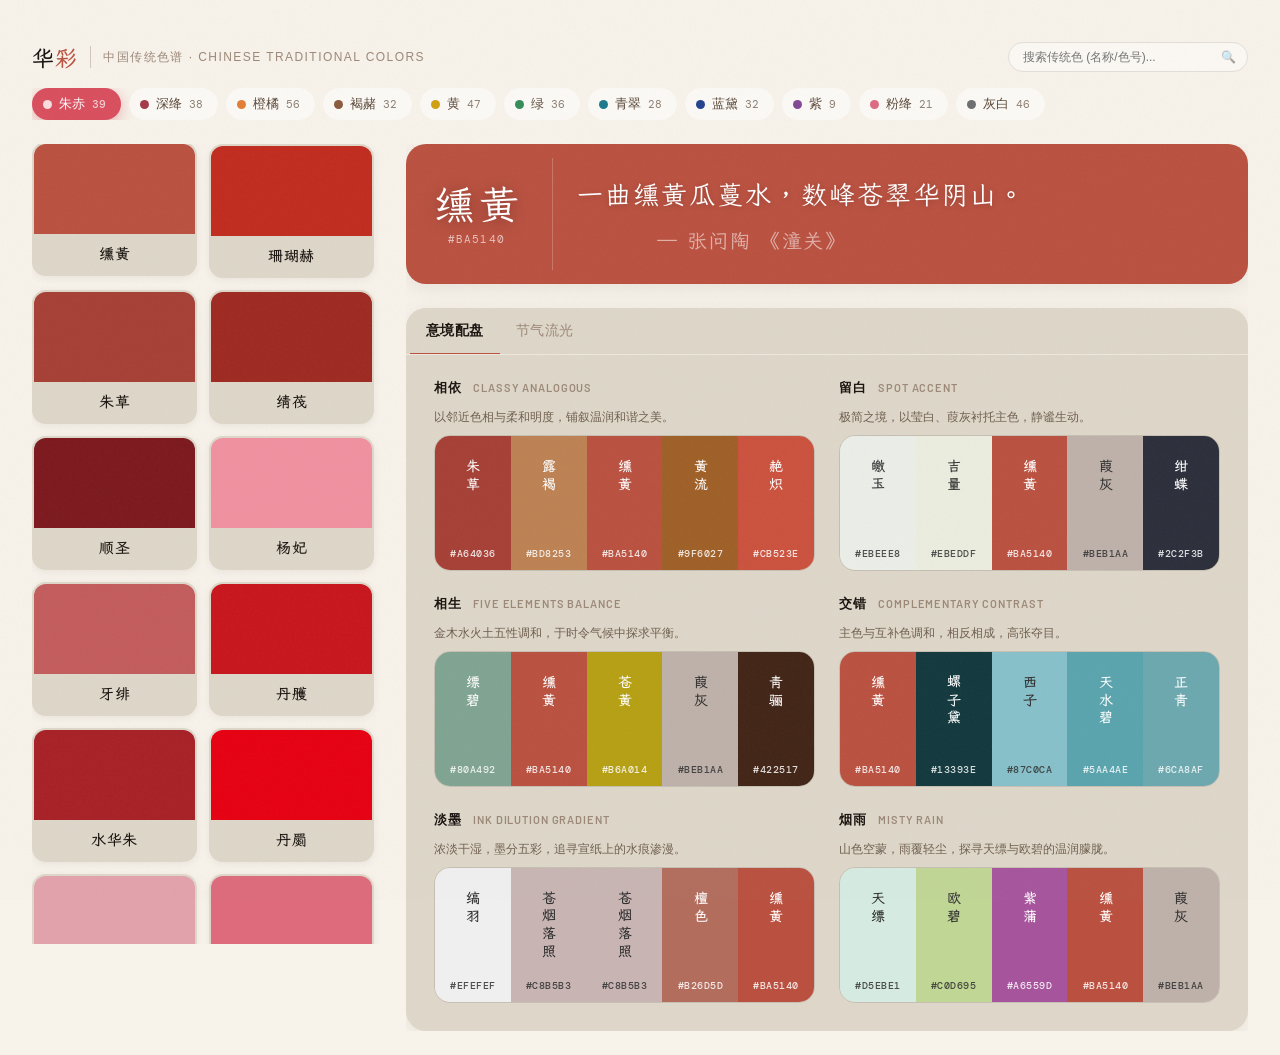
==== commit 27135a54: "text update" ====
--- a/index.html
+++ b/index.html
@@ -1,1937 +1,2414 @@
-<!DOCTYPE html>
+<!doctype html>
 <html lang="zh-CN">
-<head>
-    <meta charset="UTF-8">
-    <meta name="viewport" content="width=device-width, initial-scale=1.0">
-    <title>中国传统色 11阶光谱与五维探索器 | Traditional Chinese Colors Arena</title>
-    
-    <!-- Fonts: LXGW WenKai TC for classic calligraphy, ZCOOL XiaoWei for quote, DM Mono for hex numbers, Outfit for UI, Inter for body -->
-    <link rel="preconnect" href="https://fonts.googleapis.com">
-    <link rel="preconnect" href="https://fonts.gstatic.com" crossorigin>
-    <link href="https://fonts.googleapis.com/css2?family=Barlow:wght@400;500;600;700&family=Inter:wght@300;400;500;600;700&family=Noto+Serif+SC:wght@400;600;700;900&family=Outfit:wght@400;500;600;700&family=LXGW+WenKai+TC&family=ZCOOL+XiaoWei&family=Noto+Sans+SC:wght@300;400;500&family=DM+Mono:wght@400;500&display=swap" rel="stylesheet">
-    
-    <!-- Load Global CORS-proof Database Script -->
-    <script src="colors_db.js"></script>
-    
-    <style>
-        /* Modern Premium CSS System - Redesigned Editorial Aesthetic */
-        :root {
-            /* Active Theme Colors - Default Warm Red (朱赤) */
-            --theme-primary: #9E2A22;
-            --theme-primary-rgb: 158, 42, 34;
-            --theme-light-bg: rgba(158, 42, 34, 0.05);
-            --theme-border: rgba(158, 42, 34, 0.2);
-            
-            /* Global Base */
-            --bg: #F7F2EA; /* Soft warm paper white */
-            --bg2: #EFE8DC;
-            --ink: #1A1410; /* Editorial off-black */
-            --ink-soft: #5C4A3A;
-            --ink-muted: #9C8878;
-            --grain-opacity: 0.035;
-            --card-radius: 14px;
-            --panel-radius: 20px;
-            
-            --bg-app: var(--bg);
-            --text-main: var(--ink);
-            --text-muted: var(--ink-soft);
-            --border-color: #E2DFD8;
-            --white: #FFFFFF;
-        }
-
-        * {
-            box-sizing: border-box;
-            margin: 0;
-            padding: 0;
-        }
-
-        body {
-            font-family: 'Noto Sans SC', sans-serif;
-            background-color: var(--bg-app);
-            color: var(--text-main);
-            min-height: 100vh;
-            overflow-x: hidden;
-            padding: 24px 32px;
-            position: relative;
-        }
-
-        /* Paper grain overlay */
-        body::before {
-            content: '';
-            position: fixed;
-            inset: 0;
-            pointer-events: none;
-            z-index: 1000;
-            background-image: url("data:image/svg+xml,%3Csvg viewBox='0 0 512 512' xmlns='http://www.w3.org/2000/svg'%3E%3Cfilter id='noise'%3E%3CfeTurbulence type='fractalNoise' baseFrequency='0.75' numOctaves='4' stitchTiles='stitch'/%3E%3C/filter%3E%3Crect width='100%25' height='100%25' filter='url(%23noise)' opacity='1'/%3E%3C/svg%3E");
-            opacity: var(--grain-opacity);
-        }
-
-        /* ── TOP NAV ── */
-        /* ── TOP NAV ── */
-        header {
-            max-width: 1400px;
-            margin: 0 auto 16px auto;
-            padding: 18px 0 0;
-            display: flex;
-            align-items: center;
-            justify-content: space-between;
-            gap: 12px;
-            border-bottom: none;
-        }
-
-        .search-bar-container {
-            position: relative;
-            display: flex;
-            align-items: center;
-        }
-
-        .search-input {
-            width: 240px;
-            padding: 7px 36px 7px 14px;
-            border-radius: 999px;
-            border: 1px solid var(--border-color);
-            background: rgba(255,255,255,0.45);
-            font-family: 'Noto Sans SC', sans-serif;
-            font-size: 12px;
-            color: var(--ink);
-            outline: none;
-            transition: all 0.25s cubic-bezier(0.25, 1, 0.5, 1);
-            backdrop-filter: blur(4px);
-        }
-
-        .search-input:focus {
-            background: #fff;
-            border-color: var(--theme-primary);
-            box-shadow: 0 4px 12px color-mix(in srgb, var(--theme-primary) 12%, transparent);
-            width: 270px; /* Snappy, premium elastic focus expansion! */
-        }
-
-        .search-icon {
-            position: absolute;
-            right: 12px;
-            color: var(--ink-soft);
-            opacity: 0.65;
-            cursor: pointer;
-            font-size: 12px;
-            user-select: none;
-            transition: opacity 0.2s;
-        }
-
-        .search-icon:hover {
-            opacity: 1;
-        }
-
-        .logo {
-            font-family: 'LXGW WenKai TC', serif;
-            font-size: 22px;
-            font-weight: 700;
-            color: var(--ink);
-            letter-spacing: 0.05em;
-        }
-        .logo span { color: var(--theme-primary); }
-
-        .logo-divider {
-            width: 1px; height: 22px;
-            background: var(--ink-muted);
-            opacity: 0.4;
-        }
-
-        .logo-sub {
-            font-size: 12px;
-            color: var(--ink-muted);
-            letter-spacing: 0.12em;
-            font-weight: 300;
-        }
-
-        /* 11 Hues Interactive Dock Bar */
-        .hues-dock-container {
-            max-width: 1400px;
-            margin: 0 auto 24px auto;
-            background: transparent;
-            border: none;
-            border-radius: 0;
-            padding: 0;
-            box-shadow: none;
-            backdrop-filter: none;
-            position: relative;
-            z-index: 100;
-        }
-
-        .hues-dock-row {
-            display: flex;
-            flex-wrap: nowrap;
-            gap: 8px;
-            overflow-x: auto;
-            width: 100%;
-            scrollbar-width: none; /* Firefox */
-            -ms-overflow-style: none; /* IE/Edge */
-        }
-
-        .hues-dock-row::-webkit-scrollbar {
-            display: none; /* Safari and Chrome */
-        }
-
-        .hue-dock-pill {
-            display: inline-flex;
-            align-items: center;
-            gap: 7px;
-            padding: 6px 14px 6px 10px;
-            border-radius: 999px;
-            font-size: 13px;
-            font-weight: 400;
-            cursor: pointer;
-            border: 1.5px solid transparent;
-            background: rgba(255,255,255,0.5);
-            color: var(--ink-soft);
-            transition: all 0.2s ease;
-            backdrop-filter: blur(4px);
-            user-select: none;
-            flex-shrink: 0;
-        }
-
-        .hue-dock-pill:hover {
-            background: rgba(255,255,255,0.85);
-            transform: translateY(-1px);
-            box-shadow: 0 4px 12px rgba(0,0,0,0.08);
-        }
-
-        .hue-pill-indicator {
-            width: 9px;
-            height: 9px;
-            border-radius: 50%;
-            background: var(--pill-color, #9E2A22);
-            flex-shrink: 0;
-            transition: background 0.2s;
-            border: none;
-        }
-
-        .hue-pill-count {
-            font-size: 11px;
-            opacity: 0.7;
-            font-family: 'DM Mono', monospace;
-            background: transparent !important;
-            padding: 0 !important;
-            color: inherit !important;
-        }
-
-        /* Active styling */
-        .hue-dock-pill.active {
-            background: var(--pill-color, #9E2A22);
-            color: #fff;
-            border-color: transparent;
-            box-shadow: 0 4px 14px color-mix(in srgb, var(--pill-color, #9E2A22) 40%, transparent);
-            font-weight: 500;
-        }
-
-        .hue-dock-pill.active .hue-pill-indicator {
-            background: rgba(255,255,255,0.8) !important;
-        }
-
-        /* Exploration Stage Layout */
-        .stage-container {
-            display: grid;
-            grid-template-columns: 350px 1fr;
-            gap: 24px;
-            max-width: 1400px;
-            margin: 0 auto;
-            align-items: start;
-        }
-
-        /* Swatches Grid Box */
-        .swatches-grid-card {
-            background-color: transparent;
-            border: none;
-            border-radius: 0;
-            padding: 0;
-            box-shadow: none;
-            display: flex;
-            flex-direction: column;
-            gap: 0;
-        }
-
-        .swatches-grid {
-            display: grid;
-            grid-template-columns: repeat(2, 1fr);
-            gap: 12px;
-            max-height: 800px;
-            overflow-y: auto;
-            padding: 0 8px 0 0;
-            box-sizing: border-box;
-        }
-
-        /* Scrollbar styling */
-        .swatches-grid::-webkit-scrollbar {
-            width: 6px;
-        }
-        .swatches-grid::-webkit-scrollbar-track {
-            background: transparent;
-        }
-        .swatches-grid::-webkit-scrollbar-thumb {
-            background-color: #dedbd5;
-            border-radius: 3px;
-        }
-
-        /* Swatch card layout - Elastic Transform zoom on hover */
-        .swatch-card {
-            background-color: #DED7C9;
-            border-radius: var(--card-radius);
-            overflow: hidden;
-            cursor: pointer;
-            border: 2px solid transparent;
-            transition: transform 0.35s cubic-bezier(0.25, 1, 0.5, 1), 
-                        box-shadow 0.35s cubic-bezier(0.25, 1, 0.5, 1), 
-                        border-color 0.35s ease;
-            box-shadow: 0 2px 8px rgba(0,0,0,0.06);
-            position: relative;
-            will-change: transform;
-            display: flex;
-            flex-direction: column;
-            gap: 0;
-            padding: 0;
-        }
-
-        .swatch-card:hover {
-            transform: translateY(-4px);
-            box-shadow: 0 12px 32px rgba(26, 20, 16, 0.24), 
-                        0 4px 12px rgba(26, 20, 16, 0.1);
-        }
-
-        .swatch-card:active {
-            transform: scale(0.97) translateY(-2px);
-            transition: transform 0.1s cubic-bezier(0.25, 1, 0.5, 1);
-        }
-
-        .swatch-card.active {
-            transform: translateY(-2px);
-            background-color: #DED7C9;
-        }
-
-
-
-        .swatch-header-swatch {
-            height: 90px;
-            position: relative;
-            overflow: hidden;
-            width: 100%;
-            border-radius: 0;
-            border: none;
-            display: block;
-        }
-
-        /* Hex overlay on card hover */
-        .swatch-header-swatch::after {
-            content: attr(data-hex);
-            position: absolute;
-            inset: 0;
-            display: block;
-            line-height: 90px;
-            text-align: center;
-            font-family: 'DM Mono', monospace;
-            font-size: 11px;
-            color: var(--hover-text-color, #ffffff);
-            background: transparent !important;
-            opacity: 0;
-            transition: opacity 0.2s;
-            letter-spacing: 0.08em;
-        }
-
-        .swatch-card:hover .swatch-header-swatch::after {
-            opacity: 1;
-        }
-
-        .swatch-body-info {
-            padding: 10px 12px 11px;
-            background-color: transparent;
-            display: flex;
-            flex-direction: column;
-            align-items: center;
-            text-align: center;
-        }
-
-        .swatch-name-zh {
-            font-family: 'LXGW WenKai TC', serif;
-            font-size: 15px;
-            font-weight: 600;
-            color: var(--ink);
-            letter-spacing: 0.05em;
-            display: block;
-        }
-
-        .swatch-hex-badge {
-            font-family: 'DM Mono', monospace;
-            font-size: 10.5px;
-            color: var(--ink-muted);
-            letter-spacing: 0.06em;
-            margin-top: 2px;
-            display: block;
-        }
-
-        /* Detailed Color Swatch Viewer & 5 Exploration Labs (Right Stage Sidebar) */
-        .details-sidebar {
-            display: flex;
-            flex-direction: column;
-            gap: 24px;
-            min-width: 0;
-            overflow: hidden;
-        }
-
-        /* Active Swatch Viewer - Redesigned as Detail Hero Banner */
-        .details-viewer-card {
-            border-radius: var(--panel-radius) !important;
-            overflow: hidden;
-            box-shadow: 0 4px 20px rgba(0,0,0,0.07) !important;
-            padding: 0 !important;
-            border: none !important;
-            background-color: var(--theme-primary);
-            transition: background-color 0.3s ease;
-        }
-
-        .hero-banner {
-            min-height: 140px;
-            position: relative;
-            display: grid;
-            grid-template-columns: auto 1fr;
-            align-items: center;
-            gap: 0;
-            overflow: hidden;
-            width: 100%;
-            background: transparent !important;
-        }
-
-        .hero-banner::after {
-            content: '';
-            position: absolute;
-            inset: 0;
-            background: transparent !important;
-            pointer-events: none;
-        }
-
-        .hero-name-col {
-            padding: 24px 28px;
-            position: relative;
-            z-index: 1;
-            border-right: 1px solid rgba(255,255,255,0.22);
-            display: flex;
-            flex-direction: column;
-            justify-content: center;
-            gap: 6px;
-            min-width: 130px;
-            background: transparent;
-        }
-
-        .hero-name {
-            font-family: 'LXGW WenKai TC', serif;
-            font-size: 40px;
-            font-weight: 400;
-            color: #fff;
-            text-shadow: 0 2px 16px rgba(0,0,0,0.3);
-            letter-spacing: 0.12em;
-            line-height: 1.1;
-        }
-
-        .hero-hex-inline {
-            font-family: 'DM Mono', monospace;
-            font-size: 11px;
-            color: rgba(255,255,255,0.65);
-            letter-spacing: 0.1em;
-            display: flex;
-            align-items: center;
-            gap: 6px;
-            cursor: pointer;
-            transition: color 0.2s;
-        }
-
-        .hero-hex-inline:hover {
-            color: rgba(255,255,255,0.9);
-        }
-
-        .hero-hex-inline-dot {
-            width: 8px;
-            height: 8px;
-            border-radius: 50%;
-            background-color: rgba(255,255,255,0.5);
-            display: inline-block;
-        }
-
-        .hero-quote-col {
-            padding: 20px 24px;
-            position: relative;
-            z-index: 1;
-            display: flex;
-            flex-direction: column;
-            justify-content: center;
-            gap: 8px;
-            background: transparent;
-        }
-
-        .hero-quote-text {
-            font-family: 'LXGW WenKai TC', serif;
-            font-size: 26px;
-            line-height: 1.6;
-            color: rgba(255,255,255,0.92);
-            text-shadow: 0 1px 6px rgba(0,0,0,0.2);
-            letter-spacing: 0.08em;
-            font-style: normal;
-        }
-
-        .hero-quote-source {
-            font-family: 'LXGW WenKai TC', serif;
-            font-size: 20px;
-            color: rgba(255,255,255,0.7);
-            letter-spacing: 0.08em;
-            padding-left: 4em;
-            margin-top: 4px;
-        }
-
-        .exploration-labs-card {
-            background-color: #DED7C9;
-            border-radius: var(--panel-radius);
-            overflow: hidden;
-            box-shadow: 0 4px 20px rgba(0,0,0,0.07);
-            padding: 0;
-            border: none;
-            display: flex;
-            flex-direction: column;
-            gap: 0;
-            min-width: 0;
-            font-family: 'Noto Sans TC', sans-serif !important;
-        }
-
-        .labs-tabs-nav {
-            display: flex;
-            border-bottom: 1.5px solid var(--bg2);
-            padding: 0 4px;
-            overflow-x: auto;
-            scrollbar-width: none;
-            gap: 0;
-        }
-
-        .labs-tabs-nav::-webkit-scrollbar {
-            display: none;
-        }
-
-        .labs-tab-btn {
-            padding: 14px 16px 13px;
-            font-size: 14px;
-            color: var(--ink-muted);
-            background: transparent;
-            border: none;
-            cursor: pointer;
-            white-space: nowrap;
-            border-bottom: 2.5px solid transparent;
-            margin-bottom: -1.5px;
-            transition: all 0.18s;
-            font-weight: 500;
-            letter-spacing: 0.03em;
-            display: flex;
-            align-items: center;
-            gap: 5px;
-        }
-
-        .labs-tab-btn:hover {
-            color: var(--ink);
-        }
-
-        .labs-tab-btn.active {
-            color: var(--ink) !important;
-            border-bottom-color: var(--theme-primary);
-            font-weight: 700;
-            background: transparent;
-        }
-
-        .labs-tab-panel {
-            display: none;
-            padding: 24px 28px 28px;
-            min-width: 0;
-            width: 100%;
-            max-width: 100%;
-            overflow: hidden;
-            box-sizing: border-box;
-        }
-
-        .labs-tab-panel.active {
-            display: flex;
-            flex-direction: column;
-            gap: 18px;
-            min-width: 0;
-            width: 100%;
-            max-width: 100%;
-            overflow: hidden;
-        }
-
-        .exploration-method-header {
-            display: grid;
-            grid-template-columns: 120px 1fr;
-            gap: 20px;
-            align-items: start;
-            border-bottom: 1.5px solid var(--bg2);
-            padding-bottom: 12px;
-        }
-
-        /* Fourth Tab custom header grid layout */
-        .exploration-method-header.season-header-grid {
-            grid-template-columns: 1.2fr 1fr;
-            align-items: center;
-        }
-
-        .exploration-method-title {
-            font-family: 'Noto Sans TC', sans-serif !important;
-            font-size: 18px;
-            font-weight: 700;
-            color: var(--ink) !important;
-            letter-spacing: 0.5px;
-            margin: 0;
-            line-height: 1.4;
-        }
-
-        .exploration-method-desc {
-            font-family: 'Noto Sans TC', sans-serif !important;
-            font-size: 13.5px;
-            color: var(--ink-soft) !important;
-            line-height: 1.5;
-            margin: 0;
-        }
-
-        .harmony-accord-title {
-            margin-bottom: 8px;
-            display: inline-block;
-            font-size: 13px;
-            font-weight: 700;
-            color: var(--ink) !important;
-            letter-spacing: 0.5px;
-            font-family: 'Noto Sans TC', sans-serif !important;
-        }
-
-        /* Specific color cards font overrides */
-        .strip-label,
-        .clash-card-lbl,
-        .timeline-well-lbl,
-        .dilution-tile-lbl {
-            font-family: 'LXGW WenKai TC', serif !important;
-        }
-
-        /* Harmony Accords & Palette Layouts (Similar, Opposite, Split-Complementary) */
-        .harmony-accord-box {
-            display: flex;
-            flex-direction: column;
-            gap: 8px;
-            min-width: 0;
-            width: 100%;
-            max-width: 100%;
-            overflow: hidden;
-            box-sizing: border-box;
-        }
-
-        /* Accordion Color Strip - Redesigned Tall Aspect Ratio Flush Strips */
-        .color-strip {
-            display: flex;
-            border-radius: 16px;
-            overflow: hidden;
-            height: 136px;
-            border: 1px solid rgba(26, 20, 16, 0.12); /* Elegant dynamic ink border */
-            box-shadow: none;
-            background-color: transparent;
-            position: relative;
-            box-sizing: border-box;
-            width: 100%;
-        }
-
-        .strip-swatch {
-            flex: 1;
-            position: relative;
-            cursor: pointer;
-            transition: flex 0.35s cubic-bezier(0.25, 1, 0.5, 1);
-            height: 100%;
-            display: flex;
-            flex-direction: column;
-            justify-content: flex-end;
-            box-sizing: border-box;
-        }
-
-        .strip-swatch:hover {
-            flex: 1.8;
-            z-index: 10;
-        }
-
-        .strip-label {
-            position: absolute;
-            inset: 0;
-            display: flex;
-            flex-direction: column;
-            align-items: center;
-            padding: 16px 4px 10px 4px;
-            box-sizing: border-box;
-            pointer-events: none; /* Let clicks pass to the swatch */
-            user-select: none;
-        }
-
-        .strip-name {
-            writing-mode: vertical-rl;
-            text-orientation: upright;
-            font-family: 'LXGW WenKai TC', serif !important;
-            font-size: 14px;
-            font-weight: 600;
-            letter-spacing: 0.25em; /* Spacious letter-spacing exactly like screenshot! */
-            line-height: 1.2;
-            margin-top: 6px;
-        }
-
-        .strip-hex {
-            font-family: 'DM Mono', monospace !important;
-            font-size: 10px;
-            font-weight: 500;
-            opacity: 0.85;
-            margin-top: auto;
-            letter-spacing: 0.05em;
-            text-transform: uppercase;
-        }
-
-        /* 3x2 Symmetrical Grid for Consolidative Palettes */
-        .palette-grid {
-            display: grid;
-            grid-template-columns: repeat(2, 1fr);
-            gap: 24px;
-            width: 100%;
-        }
-
-        @media (max-width: 1100px) {
-            .palette-grid {
-                grid-template-columns: 1fr;
-                gap: 18px;
-            }
-        }
-
-        /* Palette Row Details */
-        .palette-row {
-            display: flex;
-            flex-direction: column;
-            gap: 8px;
-            width: 100%;
-        }
-
-        .palette-row-header {
-            display: flex;
-            flex-direction: column;
-            gap: 4px;
-            margin-bottom: 2px;
-        }
-
-        .palette-subtitle {
-            font-family: 'Barlow', sans-serif !important;
-            font-size: 11px;
-            font-weight: 600;
-            text-transform: uppercase;
-            letter-spacing: 0.08em;
-            color: var(--ink-muted);
-            margin-left: 8px;
-        }
-
-        .palette-desc {
-            font-family: 'Noto Sans SC', sans-serif !important;
-            font-size: 11.5px;
-            font-weight: 400;
-            color: var(--ink-soft);
-            line-height: 1.4;
-            opacity: 0.85;
-        }
-
-        /* Contrast Clash Dual Card (Opposite) */
-        .contrast-clash-box {
-            display: grid;
-            grid-template-columns: 1fr 1fr;
-            gap: 12px;
-        }
-
-        .clash-card {
-            border-radius: var(--card-radius);
-            padding: 14px;
-            border: 1.5px solid transparent;
-            display: flex;
-            flex-direction: column;
-            gap: 8px;
-            cursor: pointer;
-            transition: all 0.2s ease;
-            background-color: transparent;
-        }
-
-        .clash-card:hover {
-            transform: translateY(-2px);
-        }
-
-        .clash-swatch {
-            height: 48px;
-            border-radius: 8px;
-            border: 1px solid rgba(0,0,0,0.05);
-        }
-
-        .clash-card-lbl {
-            font-family: 'LXGW WenKai TC', serif;
-            font-size: 14px;
-            font-weight: 700;
-            text-align: center;
-        }
-
-        .contrast-legibility-preview {
-            border-radius: var(--card-radius);
-            padding: 16px 20px;
-            text-align: center;
-            font-family: 'LXGW WenKai TC', serif;
-            border: 3px double var(--theme-primary) !important;
-            display: flex;
-            align-items: center;
-            justify-content: center;
-            height: 72px;
-            box-shadow: none !important;
-            letter-spacing: 0.05em;
-            background-color: transparent !important;
-            transition: border-color 0.3s ease;
-            box-sizing: border-box;
-        }
-
-        /* Dilution Wash (Slider + swatches overlay) */
-        .slider-wrapper {
-            display: flex;
-            flex-direction: column;
-            gap: 10px;
-            background: rgba(255, 255, 255, 0.3);
-            padding: 16px;
-            border-radius: var(--card-radius);
-            border: 1px solid var(--border-color);
-        }
-
-        .slider-header {
-            display: flex;
-            justify-content: space-between;
-            font-family: 'Outfit', sans-serif;
-            font-size: 13.5px;
-            font-weight: 700;
-            color: var(--ink) !important;
-            text-transform: uppercase;
-        }
-
-        .range-slider {
-            width: 100%;
-            height: 6px;
-            border-radius: 3px;
-            outline: none;
-            -webkit-appearance: none;
-            background: var(--bg2);
-            accent-color: var(--theme-primary);
-        }
-
-        .dilution-preview-box {
-            height: 80px;
-            border-radius: var(--card-radius);
-            border: 1px solid var(--border-color);
-            position: relative;
-            overflow: hidden;
-            display: flex;
-            align-items: center;
-            justify-content: center;
-            background-image: 
-                linear-gradient(45deg, #e8e4de 25%, transparent 25%), 
-                linear-gradient(-45deg, #e8e4de 25%, transparent 25%), 
-                linear-gradient(45deg, transparent 75%, #e8e4de 75%), 
-                linear-gradient(-45deg, transparent 75%, #e8e4de 75%);
-            background-size: 12px 12px;
-            background-position: 0 0, 0 6px, 6px -6px, -6px 0px;
-        }
-
-        .dilution-preview-fill {
-            position: absolute;
-            inset: 0;
-            transition: background-color 0.15s ease, opacity 0.15s ease;
-        }
-
-        .dilution-preview-lbl {
-            z-index: 10;
-            font-family: 'LXGW WenKai TC', serif;
-            font-size: 20px;
-            font-weight: 900;
-            letter-spacing: 1px;
-            text-shadow: 0 1px 4px rgba(255,255,255,0.8), 0 0 10px rgba(255,255,255,0.9);
-        }
-
-        /* Monochromatic dilution milestones */
-        .dilution-milestones-row {
-            display: flex;
-            flex-wrap: nowrap;
-            overflow-x: auto;
-            gap: 8px;
-            padding-bottom: 8px;
-            scrollbar-width: auto;
-            -ms-overflow-style: auto;
-            width: 100%;
-            max-width: 100%;
-        }
-        .dilution-milestones-row::-webkit-scrollbar {
-            height: 6px;
-            display: block;
-        }
-        .dilution-milestones-row::-webkit-scrollbar-thumb {
-            background-color: var(--border-color);
-            border-radius: 3px;
-        }
-
-        .dilution-milestone-tile {
-            background-color: transparent;
-            border: 1px solid var(--border-color);
-            border-radius: var(--card-radius);
-            padding: 8px;
-            display: flex;
-            flex-direction: column;
-            align-items: center;
-            gap: 6px;
-            cursor: pointer;
-            transition: all 0.2s ease;
-            flex: 0 0 85px;
-        }
-
-        .dilution-milestone-tile:hover {
-            transform: translateY(-2px);
-            border-color: var(--theme-primary);
-        }
-
-        .dilution-tile-swatch {
-            width: 100%;
-            height: 36px;
-            border-radius: 6px;
-            border: 1px solid rgba(0,0,0,0.04);
-        }
-
-        .dilution-tile-lbl {
-            font-family: 'LXGW WenKai TC', serif;
-            font-size: 12px;
-            font-weight: 700;
-            color: var(--ink) !important;
-            white-space: nowrap;
-            overflow: hidden;
-            text-overflow: ellipsis;
-            width: 100%;
-            text-align: center;
-        }
-
-        .dilution-tile-pct {
-            font-family: 'DM Mono', sans-serif;
-            font-size: 10px;
-            font-weight: 700;
-            color: var(--ink) !important;
-        }
-
-        /* Timeline Solar Terms Box */
-        .timeline-solar-term-info {
-            background-color: transparent;
-            border-radius: 0;
-            padding: 8px 12px;
-            border-left: 3px solid var(--theme-primary);
-            display: flex;
-            flex-direction: column;
-            gap: 4px;
-        }
-
-        .timeline-term-title {
-            font-family: 'Noto Sans TC', sans-serif !important;
-            font-size: 20px;
-            font-weight: 700;
-            color: var(--ink) !important;
-            display: flex;
-            align-items: center;
-            gap: 12px;
-        }
-
-        #timelineTermSeason {
-            font-size: 12px;
-            font-family: 'LXGW WenKai TC', serif !important;
-            font-weight: normal;
-            background-color: var(--border-color);
-            color: var(--ink-muted);
-            padding: 2px 8px;
-            border-radius: 4px;
-            margin-left: 8px;
-            display: inline-block;
-        }
-
-        .timeline-term-desc {
-            font-family: 'Noto Sans TC', sans-serif !important;
-            font-size: 13.5px;
-            color: var(--ink-soft) !important;
-            line-height: 1.5;
-            margin: 4px 0 0 0;
-        }
-
-        /* Timeline slider with seasonal spectrum gradient */
-        #termTimelineSlider {
-            background: linear-gradient(to right, #73975C 0%, #B83A32 33%, #C99032 66%, #3B5B66 100%) !important;
-            height: 8px;
-            border-radius: 4px;
-            cursor: pointer;
-            -webkit-appearance: none;
-            appearance: none;
-            width: 100%;
-        }
-
-        .timeline-swatches-grid {
-            display: flex;
-            flex-wrap: nowrap;
-            overflow-x: auto;
-            gap: 8px;
-            padding-bottom: 8px;
-            scrollbar-width: auto;
-            -ms-overflow-style: auto;
-            width: 100%;
-            max-width: 100%;
-        }
-        .timeline-swatches-grid::-webkit-scrollbar {
-            height: 6px;
-            display: block;
-        }
-        .timeline-swatches-grid::-webkit-scrollbar-thumb {
-            background-color: var(--border-color);
-            border-radius: 3px;
-        }
-
-        .timeline-well {
-            flex: 0 0 85px;
-            aspect-ratio: 1.3;
-            border-radius: var(--card-radius);
-            border: 1px solid rgba(0,0,0,0.05);
-            cursor: pointer;
-            transition: all 0.2s ease;
-            display: flex;
-            align-items: flex-end;
-            padding: 4px;
-            position: relative;
-            overflow: hidden;
-        }
-
-        .timeline-well:hover {
-            transform: scale(1.06);
-            z-index: 10;
-        }
-
-        .timeline-well-lbl {
-            font-family: 'LXGW WenKai TC', serif;
-            font-size: 10px;
-            font-weight: 700;
-            background-color: transparent;
-            padding: 2px 4px;
-            border-radius: 4px;
-            width: 100%;
-            text-align: center;
-            white-space: nowrap;
-            overflow: hidden;
-            text-overflow: ellipsis;
-            box-shadow: none;
-        }
-
-        /* Dynamic Tooltips */
-        .well-tooltip {
-            position: absolute;
-            background-color: var(--ink);
-            color: #FFFFFF;
-            padding: 8px 12px;
-            border-radius: 6px;
-            font-size: 11px;
-            font-family: 'Barlow', sans-serif;
-            pointer-events: none;
-            opacity: 0;
-            transition: opacity 0.1s ease;
-            z-index: 1000000;
-            box-shadow: 0 4px 12px rgba(0,0,0,0.15);
-            border: 1px solid rgba(255,255,255,0.1);
-            line-height: 1.4;
-        }
-
-        /* Copy toast */
-        .toast {
-            position: fixed;
-            bottom: 28px;
-            left: 50%;
-            transform: translateX(-50%) translateY(12px);
-            background: var(--ink);
-            color: #fff;
-            padding: 9px 18px;
-            border-radius: 999px;
-            font-size: 13px;
-            font-family: 'DM Mono', monospace;
-            letter-spacing: 0.06em;
-            opacity: 0;
-            pointer-events: none;
-            transition: all 0.25s ease;
-            z-index: 9999;
-        }
-        .toast.show {
-            opacity: 1;
-            transform: translateX(-50%) translateY(0);
-        }
-    </style>
-</head>
-<body>
-
-    <!-- Header Section -->
-    <header>
-        <div style="display: flex; align-items: center; gap: 12px;">
-            <div class="logo">华<span>彩</span></div>
-            <div class="logo-divider"></div>
-            <div class="logo-sub">中国传统色谱 · CHINESE TRADITIONAL COLORS</div>
-        </div>
-        
-        <!-- Premium Fuzzy Search Input on Top Right -->
-        <div class="search-bar-container">
-            <input type="text" class="search-input" id="searchInput" placeholder="搜索传统色 (名称/色号)..." oninput="handleSearch()">
-            <span class="search-icon" id="searchIcon">🔍</span>
-        </div>
-    </header>
-
-    <!-- 11 Hues Dynamic Dock Pill Bar -->
-    <div class="hues-dock-container" style="margin-bottom: 24px;">
-        <div class="hues-dock-row" id="huesDockRow">
-            <!-- Dynamic pills generated by JS -->
-        </div>
-    </div>
-
-    <!-- Active Stage -->
-    <div class="stage-container">
-        <!-- Swatches Catalog Card -->
-        <div class="swatches-grid-card">
-            <div class="swatches-grid" id="swatchesGrid">
-                <!-- Dynamic swatches list -->
-            </div>
-        </div>
-
-        <!-- Dynamic Sidebar Details & 5 Exploration Labs (Tabbed) -->
-        <div class="details-sidebar">
-            <!-- Active Swatch Viewer -->
-            <div class="details-viewer-card" id="detailHero">
-                <div class="hero-banner" id="heroBanner">
-                    <div class="hero-name-col">
-                        <div class="hero-name" id="viewerNameZh">黄白游</div>
-                        <div class="hero-hex-inline" id="viewerHexCodeContainer">
-                            <span class="hero-hex-inline-dot" id="viewerSwatch"></span>
-                            <span id="viewerHexCode">#FFF799</span>
-                        </div>
-                    </div>
-                    <div class="hero-quote-col">
-                        <div class="hero-quote-text" id="viewerPoetry">欲识金银气，多从黄白游；一生痴绝处，无梦到徽州。</div>
-                        <div class="hero-quote-source" id="viewerCitation">— 汤显祖 《有友人怜予乏劝 为黄山白岳之游》</div>
-                    </div>
-                </div>
-            </div>
-
-            <!-- Redesigned Exploration Labs (Consolidated 2-Tab Layout) -->
-            <div class="exploration-labs-card">
-                <div class="labs-tabs-nav">
-                    <button class="labs-tab-btn active" id="lab-tab-palettes" onclick="switchLabTab('palettes')">🎨 意境配盘</button>
-                    <button class="labs-tab-btn" id="lab-tab-season" onclick="switchLabTab('season')">⏳ 节气流光</button>
-                </div>
-
-                <!-- Tab Panel 1: Dynamic Harmonious Palettes -->
-                <div class="labs-tab-panel active" id="panel-lab-palettes">
-                    <div class="harmony-accord-box">
-                        <div class="palette-grid">
-                            
-                            <!-- Palette Row 1: Classy Analogous -->
-                            <div class="palette-row">
-                                <div class="palette-row-header">
-                                    <span class="harmony-accord-title">雅致相依 <span class="palette-subtitle">Classy Analogous</span></span>
-                                    <span class="palette-desc">以邻近色相与柔和明度，铺叙温润和谐之美。</span>
-                                </div>
-                                <div class="color-strip" id="paletteClassy">
-                                    <!-- Generated dynamically -->
-                                </div>
-                            </div>
-
-                            <!-- Palette Row 2: Spot Accent -->
-                            <div class="palette-row">
-                                <div class="palette-row-header">
-                                    <span class="harmony-accord-title">水墨留白 <span class="palette-subtitle">Spot Accent</span></span>
-                                    <span class="palette-desc">极简之境，以莹白、葭灰衬托主色，静谧生动。</span>
-                                </div>
-                                <div class="color-strip" id="paletteSpot">
-                                    <!-- Generated dynamically -->
-                                </div>
-                            </div>
-
-                            <!-- Palette Row 3: Five Elements -->
-                            <div class="palette-row">
-                                <div class="palette-row-header">
-                                    <span class="harmony-accord-title">五行相生 <span class="palette-subtitle">Five Elements Balance</span></span>
-                                    <span class="palette-desc">金木水火土五性调和，于时令气候中探求平衡。</span>
-                                </div>
-                                <div class="color-strip" id="paletteFiveElements">
-                                    <!-- Generated dynamically -->
-                                </div>
-                            </div>
-
-                            <!-- Palette Row 4: Complementary Contrast -->
-                            <div class="palette-row">
-                                <div class="palette-row-header">
-                                    <span class="harmony-accord-title">双色对立 <span class="palette-subtitle">Complementary Contrast</span></span>
-                                    <span class="palette-desc">主色与互补色调和，相反相成，高张夺目。</span>
-                                </div>
-                                <div class="color-strip" id="paletteComplementary">
-                                    <!-- Generated dynamically -->
-                                </div>
-                            </div>
-
-                            <!-- Palette Row 5: Ink Dilution -->
-                            <div class="palette-row">
-                                <div class="palette-row-header">
-                                    <span class="harmony-accord-title">水墨化境 <span class="palette-subtitle">Ink Dilution Gradient</span></span>
-                                    <span class="palette-desc">浓淡干湿，墨分五彩，追寻宣纸上的水痕渗漫。</span>
-                                </div>
-                                <div class="color-strip" id="paletteDilution">
-                                    <!-- Generated dynamically -->
-                                </div>
-                            </div>
-
-                            <!-- Palette Row 6: Misty Rain Dream -->
-                            <div class="palette-row">
-                                <div class="palette-row-header">
-                                    <span class="harmony-accord-title">烟雨梦尘 <span class="palette-subtitle">Misty Rain Dream</span></span>
-                                    <span class="palette-desc">山色空蒙，雨覆轻尘，探寻天缥与欧碧的温润朦胧。</span>
-                                </div>
-                                <div class="color-strip" id="paletteScholar">
-                                    <!-- Generated dynamically -->
-                                </div>
-                            </div>
-
-                        </div>
-                    </div>
-                </div>
-
-                <!-- Tab Panel 2: Solar Term Flow -->
-                <div class="labs-tab-panel" id="panel-lab-season">
-                    <div class="season-header-row" style="display: flex; flex-direction: row; align-items: flex-start; gap: 48px; width: 100%; margin-bottom: 24px;">
-                        <!-- Active timeline term card description -->
-                        <div class="timeline-solar-term-info" style="flex: 1; padding: 4px 0; margin-top: 0;">
-                            <span class="timeline-term-title" id="timelineTermName">立春 <span style="font-size:12px; font-family:'LXGW WenKai TC', serif !important;" id="timelineTermSeason">春</span></span>
-                            <p class="timeline-term-desc" id="timelineTermDesc">时令之首，万物萌发，春风拂绿。</p>
-                        </div>
-
-                        <!-- Chronological Solar Terms Slider Container (Moved closer, with seasons labels) -->
-                        <div class="season-slider-wrapper" style="flex: 0 0 280px; display: flex; flex-direction: column; gap: 8px; margin-top: 6px;">
-                            <span id="termSliderValIndicator" style="display: none;">立春</span>
-                            <input type="range" class="range-slider" min="0" max="23" value="0" id="termTimelineSlider" oninput="handleTimelineChange()" style="margin: 0; width: 100%; box-shadow: none;">
-                            <!-- Four Seasons Labels along the bar -->
-                            <div class="season-labels-row" style="display: flex; justify-content: space-between; padding: 0 6px; font-family: 'LXGW WenKai TC', serif !important; font-size: 12px; color: var(--ink-soft); opacity: 0.85; user-select: none;">
-                                <span>春</span>
-                                <span>夏</span>
-                                <span>秋</span>
-                                <span>冬</span>
-                            </div>
-                        </div>
-                    </div>
-
-                    <!-- 16 colors of the active Solar Term grid list -->
-                    <div class="harmony-accord-box">
-                        <span class="harmony-accord-title" id="timelineGridTitle">立春分册 收录色彩 (16色)</span>
-                        <div class="timeline-swatches-grid" id="timelineSwatchesGrid">
-                            <!-- Generated dynamically -->
-                        </div>
-                    </div>
-                </div>
-
-                <!-- Hidden inputs kept for JS stability and backwards-compatibility -->
-                <div style="display: none;">
-                    <span id="dilutionValIndicator">100% 饱和浓度</span>
-                    <input type="range" min="5" max="100" value="100" id="dilutionSlider" oninput="handleDilutionChange()">
-                    <div id="dilutionPreviewFill"></div>
-                    <span id="dilutionPreviewText"></span>
-                </div>
-            </div>
-
-            <!-- Scientific Spectrum Analytics Removed -->
-        </div>
-    </div>
-
-    <!-- Tooltip -->
-    <div class="well-tooltip" id="wellTooltip"></div>
-
-    <!-- Toast Notification -->
-    <div class="toast" id="toast">复制成功</div>
-
-    <script>
-        // Primary state variables
-        const colorsDb = window.colorsDatabase || [];
-        let activeHueFilter = 'red_warm';
-        let activeViewerColor = colorsDb[0];
-        let activeLabTab = 'palettes';
-
-        // Advanced 11 Hues Branding & Theme Color mappings
-        const hueFamilies = {
-            'red_warm': {
-                nameZh: '朱赤',
-                desc: 'Warm Red / Scarlet',
-                accentHex: '#D94F5E',
-                accentRgb: '217, 79, 94',
-                lightBg: 'rgba(217, 79, 94, 0.05)',
-                border: 'rgba(217, 79, 94, 0.2)',
-                summary: '【朱赤系 - 暖红特区】主要包含古代的朱砂、朱红、绯红等色泽，光谱聚焦于暖色极点（0°-9° 及 351°-360°），由于波长极长，视觉张力充沛，是中国传统礼制、喜庆与正统审美的绝对核心。'
-            },
-            'red_cool': {
-                nameZh: '深绛',
-                desc: 'Cool Red / Crimson',
-                accentHex: '#A43A48',
-                accentRgb: '164, 58, 72',
-                lightBg: 'rgba(164, 58, 72, 0.05)',
-                border: 'rgba(164, 58, 72, 0.2)',
-                summary: '【深绛系 - 冷红特区】包含胭脂、绛红、深茜等冷调红色，光谱聚焦于 9° 至 18° 及 342° 至 351° 区间。由于色相略微朝紫色方向偏移，呈现出高贵、内敛、冷艳的宫廷丝绸染色美学。'
-            },
-            'orange': {
-                nameZh: '橙橘',
-                desc: 'Vibrant Orange',
-                accentHex: '#E27E37',
-                accentRgb: '226, 126, 55',
-                lightBg: 'rgba(226, 126, 55, 0.05)',
-                border: 'rgba(226, 126, 55, 0.2)',
-                summary: '【橙橘系 - 活力明橙】光谱位于 18° 至 46° 且明度较高（L >= 48%）的亮暖色调。包含经典的杏子、琥珀、橘黄等，色彩明朗亮丽，充满丰收与阳光的温度。'
-            },
-            'brown': {
-                nameZh: '褐赭',
-                desc: 'Brown & Earth',
-                accentHex: '#8B5A3E',
-                accentRgb: '139, 90, 62',
-                lightBg: 'rgba(139, 90, 62, 0.05)',
-                border: 'rgba(139, 90, 62, 0.2)',
-                summary: '【褐赭系 - 沉稳土褐】光谱同样位于 18° 至 46° 区间，但被严格限定在低明度（L < 48%）范畴。包含流黄、栗壳、赭石等，沉稳沉静，是古代矿物色与大自然土壤植物皮壳的深度结晶。'
-            },
-            'yellow': {
-                nameZh: '黄',
-                desc: 'Yellow',
-                accentHex: '#D0A010',
-                accentRgb: '208, 160, 16',
-                lightBg: 'rgba(208, 160, 16, 0.05)',
-                border: 'rgba(208, 160, 16, 0.2)',
-                summary: '【黄系 - 尊贵御黄】光谱聚集于明黄、松花与细叶区间（46°-75°）。黄色在传统中表征泥土与正中之位，也是明清御用龙袍的专属正色，尊贵稳定，光芒万丈。'
-            },
-            'green': {
-                nameZh: '绿',
-                desc: 'Green',
-                accentHex: '#358C59',
-                accentRgb: '53, 140, 89',
-                lightBg: 'rgba(53, 140, 89, 0.05)',
-                border: 'rgba(53, 140, 89, 0.2)',
-                summary: '【绿系 - 翡翠林木】光谱处于 75° 至 165° 范围，代表繁茂 the 森林、春季草木的新生与翡翠绿玉。色彩清新、自然，饱和度饱满，生机勃勃。'
-            },
-            'cyan': {
-                nameZh: '青翠',
-                desc: 'Cyan & Teal',
-                accentHex: '#1C7A8C',
-                accentRgb: '28, 122, 140',
-                lightBg: 'rgba(28, 122, 140, 0.05)',
-                border: 'rgba(28, 122, 140, 0.2)',
-                summary: '【青翠系 - 绿翠苍筤】光谱位于 165° 至 205° 之间，横跨青绿、湖蓝与翠水。代表中国古典审美中最具写意感的「青」色，烟雨朦胧，苍筤缥缈。'
-            },
-            'blue': {
-                nameZh: '蓝黛',
-                desc: 'Blue & Indigo',
-                accentHex: '#23448E',
-                accentRgb: '35, 68, 142',
-                lightBg: 'rgba(35, 68, 142, 0.05)',
-                border: 'rgba(35, 68, 142, 0.2)',
-                summary: '【蓝黛系 - 靛蓝深青】光谱聚集于 205° 至 255° 的纯蓝与深靛区间。包含天然石青、青黛、靛蓝等，表征夜空的广袤无垠、深海的幽邃以及矿石的坚贞。'
-            },
-            'purple': {
-                nameZh: '紫',
-                desc: 'Purple',
-                accentHex: '#834895',
-                accentRgb: '131, 72, 149',
-                lightBg: 'rgba(131, 72, 149, 0.05)',
-                border: 'rgba(131, 72, 149, 0.2)',
-                summary: '【紫系 - 祥瑞紫苑】光谱聚焦于 255° 至 300° 区间。紫色在古籍中表征「紫气东来」的祥瑞，虽然由于染料（紫草）珍稀，色彩数量极少（9色），但却拥有无可匹敌的高贵质感。'
-            },
-            'pink': {
-                nameZh: '粉绛',
-                desc: 'Pink',
-                accentHex: '#DC6B82',
-                accentRgb: '220, 107, 130',
-                lightBg: 'rgba(220, 107, 130, 0.05)',
-                border: 'rgba(220, 107, 130, 0.2)',
-                summary: '【粉绛系 - 娇柔桃夭】光谱处于 300° 至 342° 的粉红区间。包含桃花、杨妃、长春等娇美色彩，散发出春天百花争艳的柔美、娇嫩与勃发生机。'
-            },
-            'neutral': {
-                nameZh: '灰白',
-                desc: 'Neutral',
-                accentHex: '#6D6E70',
-                accentRgb: '109, 110, 112',
-                lightBg: 'rgba(109, 110, 112, 0.05)',
-                border: 'rgba(109, 110, 112, 0.2)',
-                summary: '【灰白系 - 极简素雅】包含所有低饱和度（S < 13%）或极暗（L < 15%）、极亮（L > 88%）的白、灰、素色与煤黑。纯净、内敛，是传统水墨留白的基准底色。'
-            }
-        };
-
-        const CHRONO_TERMS = [
-            { name: '立春', py: 'Lichun', season: '春季', desc: '时令之首，阳气萌生，林木始动，春风拂绿。' },
-            { name: '雨水', py: 'Yushui', season: '春季', desc: '冰雪消融，细雨随风，草木萌动，万物复苏。' },
-            { name: '惊蛰', py: 'Jingzhe', season: '春季', desc: '春雷始鸣，蛰虫惊醒，红花渐开，桃李竞芳。' },
-            { name: '春分', py: 'Chunfen', season: '春季', desc: '昼夜均等，微风徐徐，草长莺飞，白鹭翻飞。' },
-            { name: '清明', py: 'Qingming', season: '春季', desc: '万物洁齐，天清地明，采茶踏青，烟雨柳绿。' },
-            { name: '谷雨', py: 'Guyu', season: '春季', desc: '雨生百谷, 暮春将尽, 牡丹吐蕊, 绿荫渐浓。' },
-            { name: '立夏', py: 'Lixia', season: '夏季', desc: '夏之伊始，白昼渐长，万物繁茂，新蝉初鸣。' },
-            { name: '小满', py: 'Xiaoman', season: '夏季', desc: '江河渐满，麦粒始满，绿树成荫，荷池初动。' },
-            { name: '芒种', py: 'Mangzhong', season: '夏季', desc: '麦浪翻滚，稻秧始播，蝉鸣声声，夏花灿烂。' },
-            { name: '夏至', py: 'Xiazhi', season: '夏季', desc: '日影极短，夏夜极凉，稻香蛙鸣，满池朱莲。' },
-            { name: '小暑', py: 'Xiaoshu', season: '夏季', desc: '温风始至，伏蝉喧嚣，雷雨阵阵，幽荷溢香。' },
-            { name: '大暑', py: 'Dashu', season: '夏季', desc: '热浪极盛，萤火夜飞，大雨时行，万物繁茂。' },
-            { name: '立秋', py: 'Liqiu', season: '秋季', desc: '凉风习习, 金黄遍野, 梧桐落叶, 晨露初凝。' },
-            { name: '处暑', py: 'Chushu', season: '秋季', desc: '秋意初来, 暑气渐消, 天高云淡, 稻谷飘香。' },
-            { name: '白露', py: 'Bailu', season: '秋季', desc: '阴气始重, 凝而成露, 雁南飞去, 金秋凝霜。' },
-            { name: '秋分', py: 'Qiufen', season: '秋季', desc: '昼夜均分, 秋风萧瑟, 桂花飘香, 韶粉铺地。' },
-            { name: '寒露', py: 'Hanlu', season: '秋季', desc: '露水渐寒, 凝结将冰, 枫红遍野, 菊蕊飘香。' },
-            { name: '霜降', py: 'Shuangjiang', season: '秋季', desc: '气肃而凝, 露结为霜, 万物凋零, 傲骨红柿。' },
-            { name: '立冬', py: 'Lidong', season: '冬季', desc: '冬之伊始, 朔风怒号, 水始成冰, 万物归藏。' },
-            { name: '小雪', py: 'Xiaoxue', season: '冬季', desc: '天降初雪, 寒气渐重, 松柏长青, 腊梅含苞。' },
-            { name: '大雪', py: 'Daxue', season: '冬季', desc: '积雪铺地, 寒风呼啸, 江河封冻, 炉火焙茶。' },
-            { name: '冬至', py: 'Dongzhi', season: '冬季', desc: '日影极长, 冬夜极深, 阴极阳生, 腊鼓声声。' },
-            { name: '小寒', py: 'Xiaohan', season: '冬季', desc: '寒积至深, 冰冻三尺, 梅花绽蕊, 水仙初吐。' },
-            { name: '大寒', py: 'Dahan', season: '冬季', desc: '岁暮大寒, 积雪不融, 冰雕玉琢, 静候春归。' }
-        ];
-
-        // Initialize Page
-        window.onload = () => {
-            renderHuesDock();
-            switchHue('red_warm');
-            
-            // Switch tabs to first default 'palettes'
-            switchLabTab('palettes');
-            
-            handleDilutionChange();
-            handleTimelineChange();
-
-            // Bind click to copy hex code
-            const hexContainer = document.getElementById('viewerHexCodeContainer');
-            if (hexContainer) {
-                hexContainer.onclick = () => {
-                    if (activeViewerColor) copyText(activeViewerColor.hex);
-                };
-            }
-        };
-
-        // Helper: Convert hex color to comma-separated RGB values
-        function hexToRgb(hex) {
-            const bigint = parseInt(hex.slice(1), 16);
-            const r = (bigint >> 16) & 255;
-            const g = (bigint >> 8) & 255;
-            const b = bigint & 255;
-            return `${r}, ${g}, ${b}`;
-        }
-
-        // Render top 11 hues pill dock dynamically
-        function renderHuesDock() {
-            const row = document.getElementById('huesDockRow');
-            row.innerHTML = '';
-
-            const counts = {};
-            colorsDb.forEach(c => {
-                counts[c.hue] = (counts[c.hue] || 0) + 1;
-            });
-
-            Object.keys(hueFamilies).forEach(hueKey => {
-                const family = hueFamilies[hueKey];
-                const pill = document.createElement('div');
-                pill.className = `hue-dock-pill ${hueKey === activeHueFilter ? 'active' : ''}`;
-                pill.id = `hue-pill-${hueKey}`;
-                pill.onclick = () => switchHue(hueKey);
-
-                // Style the 11 groups directly in the tab
-                pill.style.setProperty('--pill-color', family.accentHex);
-
-                pill.innerHTML = `
+	<head>
+		<meta charset="UTF-8" />
+		<meta name="viewport" content="width=device-width, initial-scale=1.0" />
+		<title>中国传统色 | Traditional Chinese Colors</title>
+
+		<!-- Fonts: LXGW WenKai TC for classic calligraphy, ZCOOL XiaoWei for quote, DM Mono for hex numbers, Outfit for UI, Inter for body -->
+		<link rel="preconnect" href="https://fonts.googleapis.com" />
+		<link rel="preconnect" href="https://fonts.gstatic.com" crossorigin />
+		<link
+			href="https://fonts.googleapis.com/css2?family=Barlow:wght@400;500;600;700&family=Inter:wght@300;400;500;600;700&family=Noto+Serif+SC:wght@400;600;700;900&family=Outfit:wght@400;500;600;700&family=LXGW+WenKai+TC&family=ZCOOL+XiaoWei&family=Noto+Sans+SC:wght@300;400;500&family=DM+Mono:wght@400;500&display=swap"
+			rel="stylesheet"
+		/>
+
+		<!-- Load Global CORS-proof Database Script -->
+		<script src="colors_db.js"></script>
+
+		<style>
+			/* Modern Premium CSS System - Redesigned Editorial Aesthetic */
+			:root {
+				/* Active Theme Colors - Default Warm Red (朱赤) */
+				--theme-primary: #9e2a22;
+				--theme-primary-rgb: 158, 42, 34;
+				--theme-light-bg: rgba(158, 42, 34, 0.05);
+				--theme-border: rgba(158, 42, 34, 0.2);
+
+				/* Global Base */
+				--bg: #f7f2ea; /* Soft warm paper white */
+				--bg2: #efe8dc;
+				--ink: #1a1410; /* Editorial off-black */
+				--ink-soft: #5c4a3a;
+				--ink-muted: #9c8878;
+				--grain-opacity: 0.035;
+				--card-radius: 14px;
+				--panel-radius: 20px;
+
+				--bg-app: var(--bg);
+				--text-main: var(--ink);
+				--text-muted: var(--ink-soft);
+				--border-color: #e2dfd8;
+				--white: #ffffff;
+			}
+
+			* {
+				box-sizing: border-box;
+				margin: 0;
+				padding: 0;
+			}
+
+			body {
+				font-family: "Noto Sans SC", sans-serif;
+				background-color: var(--bg-app);
+				color: var(--text-main);
+				min-height: 100vh;
+				overflow-x: hidden;
+				padding: 24px 32px;
+				position: relative;
+			}
+
+			/* Paper grain overlay */
+			body::before {
+				content: "";
+				position: fixed;
+				inset: 0;
+				pointer-events: none;
+				z-index: 1000;
+				background-image: url("data:image/svg+xml,%3Csvg viewBox='0 0 512 512' xmlns='http://www.w3.org/2000/svg'%3E%3Cfilter id='noise'%3E%3CfeTurbulence type='fractalNoise' baseFrequency='0.75' numOctaves='4' stitchTiles='stitch'/%3E%3C/filter%3E%3Crect width='100%25' height='100%25' filter='url(%23noise)' opacity='1'/%3E%3C/svg%3E");
+				opacity: var(--grain-opacity);
+			}
+
+			/* ── TOP NAV ── */
+			/* ── TOP NAV ── */
+			header {
+				max-width: 1400px;
+				margin: 0 auto 16px auto;
+				padding: 18px 0 0;
+				display: flex;
+				align-items: center;
+				justify-content: space-between;
+				gap: 12px;
+				border-bottom: none;
+			}
+
+			.search-bar-container {
+				position: relative;
+				display: flex;
+				align-items: center;
+			}
+
+			.search-input {
+				width: 240px;
+				padding: 7px 36px 7px 14px;
+				border-radius: 999px;
+				border: 1px solid var(--border-color);
+				background: rgba(255, 255, 255, 0.45);
+				font-family: "Noto Sans SC", sans-serif;
+				font-size: 12px;
+				color: var(--ink);
+				outline: none;
+				transition: all 0.25s cubic-bezier(0.25, 1, 0.5, 1);
+				backdrop-filter: blur(4px);
+			}
+
+			.search-input:focus {
+				background: #fff;
+				border-color: var(--theme-primary);
+				box-shadow: 0 4px 12px
+					color-mix(in srgb, var(--theme-primary) 12%, transparent);
+				width: 270px; /* Snappy, premium elastic focus expansion! */
+			}
+
+			.search-icon {
+				position: absolute;
+				right: 12px;
+				color: var(--ink-soft);
+				opacity: 0.65;
+				cursor: pointer;
+				font-size: 12px;
+				user-select: none;
+				transition: opacity 0.2s;
+			}
+
+			.search-icon:hover {
+				opacity: 1;
+			}
+
+			.logo {
+				font-family: "LXGW WenKai TC", serif;
+				font-size: 22px;
+				font-weight: 700;
+				color: var(--ink);
+				letter-spacing: 0.05em;
+			}
+			.logo span {
+				color: var(--theme-primary);
+			}
+
+			.logo-divider {
+				width: 1px;
+				height: 22px;
+				background: var(--ink-muted);
+				opacity: 0.4;
+			}
+
+			.logo-sub {
+				font-size: 12px;
+				color: var(--ink-muted);
+				letter-spacing: 0.12em;
+				font-weight: 300;
+			}
+
+			/* 11 Hues Interactive Dock Bar */
+			.hues-dock-container {
+				max-width: 1400px;
+				margin: 0 auto 24px auto;
+				background: transparent;
+				border: none;
+				border-radius: 0;
+				padding: 0;
+				box-shadow: none;
+				backdrop-filter: none;
+				position: relative;
+				z-index: 100;
+			}
+
+			.hues-dock-row {
+				display: flex;
+				flex-wrap: nowrap;
+				gap: 8px;
+				overflow-x: auto;
+				width: 100%;
+				scrollbar-width: none; /* Firefox */
+				-ms-overflow-style: none; /* IE/Edge */
+			}
+
+			.hues-dock-row::-webkit-scrollbar {
+				display: none; /* Safari and Chrome */
+			}
+
+			.hue-dock-pill {
+				display: inline-flex;
+				align-items: center;
+				gap: 7px;
+				padding: 6px 14px 6px 10px;
+				border-radius: 999px;
+				font-size: 13px;
+				font-weight: 400;
+				cursor: pointer;
+				border: 1.5px solid transparent;
+				background: rgba(255, 255, 255, 0.5);
+				color: var(--ink-soft);
+				transition: all 0.2s ease;
+				backdrop-filter: blur(4px);
+				user-select: none;
+				flex-shrink: 0;
+			}
+
+			.hue-dock-pill:hover {
+				background: rgba(255, 255, 255, 0.85);
+				transform: translateY(-1px);
+				box-shadow: 0 4px 12px rgba(0, 0, 0, 0.08);
+			}
+
+			.hue-pill-indicator {
+				width: 9px;
+				height: 9px;
+				border-radius: 50%;
+				background: var(--pill-color, #9e2a22);
+				flex-shrink: 0;
+				transition: background 0.2s;
+				border: none;
+			}
+
+			.hue-pill-count {
+				font-size: 11px;
+				opacity: 0.7;
+				font-family: "DM Mono", monospace;
+				background: transparent !important;
+				padding: 0 !important;
+				color: inherit !important;
+			}
+
+			/* Active styling */
+			.hue-dock-pill.active {
+				background: var(--pill-color, #9e2a22);
+				color: #fff;
+				border-color: transparent;
+				box-shadow: 0 4px 14px
+					color-mix(
+						in srgb,
+						var(--pill-color, #9e2a22) 40%,
+						transparent
+					);
+				font-weight: 500;
+			}
+
+			.hue-dock-pill.active .hue-pill-indicator {
+				background: rgba(255, 255, 255, 0.8) !important;
+			}
+
+			/* Exploration Stage Layout */
+			.stage-container {
+				display: grid;
+				grid-template-columns: 350px 1fr;
+				gap: 24px;
+				max-width: 1400px;
+				margin: 0 auto;
+				align-items: start;
+			}
+
+			/* Swatches Grid Box */
+			.swatches-grid-card {
+				background-color: transparent;
+				border: none;
+				border-radius: 0;
+				padding: 0;
+				box-shadow: none;
+				display: flex;
+				flex-direction: column;
+				gap: 0;
+			}
+
+			.swatches-grid {
+				display: grid;
+				grid-template-columns: repeat(2, 1fr);
+				gap: 12px;
+				max-height: 800px;
+				overflow-y: auto;
+				padding: 0 8px 0 0;
+				box-sizing: border-box;
+			}
+
+			/* Scrollbar styling */
+			.swatches-grid::-webkit-scrollbar {
+				width: 6px;
+			}
+			.swatches-grid::-webkit-scrollbar-track {
+				background: transparent;
+			}
+			.swatches-grid::-webkit-scrollbar-thumb {
+				background-color: #dedbd5;
+				border-radius: 3px;
+			}
+
+			/* Swatch card layout - Elastic Transform zoom on hover */
+			.swatch-card {
+				background-color: #ded7c9;
+				border-radius: var(--card-radius);
+				overflow: hidden;
+				cursor: pointer;
+				border: 2px solid transparent;
+				transition:
+					transform 0.35s cubic-bezier(0.25, 1, 0.5, 1),
+					box-shadow 0.35s cubic-bezier(0.25, 1, 0.5, 1),
+					border-color 0.35s ease;
+				box-shadow: 0 2px 8px rgba(0, 0, 0, 0.06);
+				position: relative;
+				will-change: transform;
+				display: flex;
+				flex-direction: column;
+				gap: 0;
+				padding: 0;
+			}
+
+			.swatch-card:hover {
+				transform: translateY(-4px);
+				box-shadow:
+					0 12px 32px rgba(26, 20, 16, 0.24),
+					0 4px 12px rgba(26, 20, 16, 0.1);
+			}
+
+			.swatch-card:active {
+				transform: scale(0.97) translateY(-2px);
+				transition: transform 0.1s cubic-bezier(0.25, 1, 0.5, 1);
+			}
+
+			.swatch-card.active {
+				transform: translateY(-2px);
+				background-color: #ded7c9;
+			}
+
+			.swatch-header-swatch {
+				height: 90px;
+				position: relative;
+				overflow: hidden;
+				width: 100%;
+				border-radius: 0;
+				border: none;
+				display: block;
+			}
+
+			/* Hex overlay on card hover */
+			.swatch-header-swatch::after {
+				content: attr(data-hex);
+				position: absolute;
+				inset: 0;
+				display: block;
+				line-height: 90px;
+				text-align: center;
+				font-family: "DM Mono", monospace;
+				font-size: 11px;
+				color: var(--hover-text-color, #ffffff);
+				background: transparent !important;
+				opacity: 0;
+				transition: opacity 0.2s;
+				letter-spacing: 0.08em;
+			}
+
+			.swatch-card:hover .swatch-header-swatch::after {
+				opacity: 1;
+			}
+
+			.swatch-body-info {
+				padding: 10px 12px 11px;
+				background-color: transparent;
+				display: flex;
+				flex-direction: column;
+				align-items: center;
+				text-align: center;
+			}
+
+			.swatch-name-zh {
+				font-family: "LXGW WenKai TC", serif;
+				font-size: 15px;
+				font-weight: 600;
+				color: var(--ink);
+				letter-spacing: 0.05em;
+				display: block;
+			}
+
+			.swatch-hex-badge {
+				font-family: "DM Mono", monospace;
+				font-size: 10.5px;
+				color: var(--ink-muted);
+				letter-spacing: 0.06em;
+				margin-top: 2px;
+				display: block;
+			}
+
+			/* Detailed Color Swatch Viewer & 5 Exploration Labs (Right Stage Sidebar) */
+			.details-sidebar {
+				display: flex;
+				flex-direction: column;
+				gap: 24px;
+				min-width: 0;
+				overflow: hidden;
+			}
+
+			/* Active Swatch Viewer - Redesigned as Detail Hero Banner */
+			.details-viewer-card {
+				border-radius: var(--panel-radius) !important;
+				overflow: hidden;
+				box-shadow: 0 4px 20px rgba(0, 0, 0, 0.07) !important;
+				padding: 0 !important;
+				border: none !important;
+				background-color: var(--theme-primary);
+				transition: background-color 0.3s ease;
+			}
+
+			.hero-banner {
+				min-height: 140px;
+				position: relative;
+				display: grid;
+				grid-template-columns: auto 1fr;
+				align-items: center;
+				gap: 0;
+				overflow: hidden;
+				width: 100%;
+				background: transparent !important;
+			}
+
+			.hero-banner::after {
+				content: "";
+				position: absolute;
+				inset: 0;
+				background: transparent !important;
+				pointer-events: none;
+			}
+
+			.hero-name-col {
+				padding: 24px 28px;
+				position: relative;
+				z-index: 1;
+				border-right: 1px solid rgba(255, 255, 255, 0.22);
+				display: flex;
+				flex-direction: column;
+				justify-content: center;
+				gap: 6px;
+				min-width: 130px;
+				background: transparent;
+			}
+
+			.hero-name {
+				font-family: "LXGW WenKai TC", serif;
+				font-size: 40px;
+				font-weight: 400;
+				color: #fff;
+				text-shadow: 0 2px 16px rgba(0, 0, 0, 0.3);
+				letter-spacing: 0.12em;
+				line-height: 1.1;
+			}
+
+			.hero-hex-inline {
+				font-family: "DM Mono", monospace;
+				font-size: 11px;
+				color: rgba(255, 255, 255, 0.65);
+				letter-spacing: 0.1em;
+				display: flex;
+				align-items: center;
+				gap: 6px;
+				cursor: pointer;
+				transition: color 0.2s;
+			}
+
+			.hero-hex-inline:hover {
+				color: rgba(255, 255, 255, 0.9);
+			}
+
+			.hero-hex-inline-dot {
+				width: 8px;
+				height: 8px;
+				border-radius: 50%;
+				background-color: rgba(255, 255, 255, 0.5);
+				display: inline-block;
+			}
+
+			.hero-quote-col {
+				padding: 20px 24px;
+				position: relative;
+				z-index: 1;
+				display: flex;
+				flex-direction: column;
+				justify-content: center;
+				gap: 8px;
+				background: transparent;
+			}
+
+			.hero-quote-text {
+				font-family: "LXGW WenKai TC", serif;
+				font-size: 26px;
+				line-height: 1.6;
+				color: rgba(255, 255, 255, 0.92);
+				text-shadow: 0 1px 6px rgba(0, 0, 0, 0.2);
+				letter-spacing: 0.08em;
+				font-style: normal;
+			}
+
+			.hero-quote-source {
+				font-family: "LXGW WenKai TC", serif;
+				font-size: 20px;
+				color: rgba(255, 255, 255, 0.7);
+				letter-spacing: 0.08em;
+				padding-left: 4em;
+				margin-top: 4px;
+			}
+
+			.exploration-labs-card {
+				background-color: #ded7c9;
+				border-radius: var(--panel-radius);
+				overflow: hidden;
+				box-shadow: 0 4px 20px rgba(0, 0, 0, 0.07);
+				padding: 0;
+				border: none;
+				display: flex;
+				flex-direction: column;
+				gap: 0;
+				min-width: 0;
+				font-family: "Noto Sans TC", sans-serif !important;
+			}
+
+			.labs-tabs-nav {
+				display: flex;
+				border-bottom: 1.5px solid var(--bg2);
+				padding: 0 4px;
+				overflow-x: auto;
+				scrollbar-width: none;
+				gap: 0;
+			}
+
+			.labs-tabs-nav::-webkit-scrollbar {
+				display: none;
+			}
+
+			.labs-tab-btn {
+				padding: 14px 16px 13px;
+				font-size: 14px;
+				color: var(--ink-muted);
+				background: transparent;
+				border: none;
+				cursor: pointer;
+				white-space: nowrap;
+				border-bottom: 2.5px solid transparent;
+				margin-bottom: -1.5px;
+				transition: all 0.18s;
+				font-weight: 500;
+				letter-spacing: 0.03em;
+				display: flex;
+				align-items: center;
+				gap: 5px;
+			}
+
+			.labs-tab-btn:hover {
+				color: var(--ink);
+			}
+
+			.labs-tab-btn.active {
+				color: var(--ink) !important;
+				border-bottom-color: var(--theme-primary);
+				font-weight: 700;
+				background: transparent;
+			}
+
+			.labs-tab-panel {
+				display: none;
+				padding: 24px 28px 28px;
+				min-width: 0;
+				width: 100%;
+				max-width: 100%;
+				overflow: hidden;
+				box-sizing: border-box;
+			}
+
+			.labs-tab-panel.active {
+				display: flex;
+				flex-direction: column;
+				gap: 18px;
+				min-width: 0;
+				width: 100%;
+				max-width: 100%;
+				overflow: hidden;
+			}
+
+			.exploration-method-header {
+				display: grid;
+				grid-template-columns: 120px 1fr;
+				gap: 20px;
+				align-items: start;
+				border-bottom: 1.5px solid var(--bg2);
+				padding-bottom: 12px;
+			}
+
+			/* Fourth Tab custom header grid layout */
+			.exploration-method-header.season-header-grid {
+				grid-template-columns: 1.2fr 1fr;
+				align-items: center;
+			}
+
+			.exploration-method-title {
+				font-family: "Noto Sans TC", sans-serif !important;
+				font-size: 18px;
+				font-weight: 700;
+				color: var(--ink) !important;
+				letter-spacing: 0.5px;
+				margin: 0;
+				line-height: 1.4;
+			}
+
+			.exploration-method-desc {
+				font-family: "Noto Sans TC", sans-serif !important;
+				font-size: 13.5px;
+				color: var(--ink-soft) !important;
+				line-height: 1.5;
+				margin: 0;
+			}
+
+			.harmony-accord-title {
+				margin-bottom: 8px;
+				display: inline-block;
+				font-size: 13px;
+				font-weight: 700;
+				color: var(--ink) !important;
+				letter-spacing: 0.5px;
+				font-family: "Noto Sans TC", sans-serif !important;
+			}
+
+			/* Specific color cards font overrides */
+			.strip-label,
+			.clash-card-lbl,
+			.timeline-well-lbl,
+			.dilution-tile-lbl {
+				font-family: "LXGW WenKai TC", serif !important;
+			}
+
+			/* Harmony Accords & Palette Layouts (Similar, Opposite, Split-Complementary) */
+			.harmony-accord-box {
+				display: flex;
+				flex-direction: column;
+				gap: 8px;
+				min-width: 0;
+				width: 100%;
+				max-width: 100%;
+				overflow: hidden;
+				box-sizing: border-box;
+			}
+
+			/* Accordion Color Strip - Redesigned Tall Aspect Ratio Flush Strips */
+			.color-strip {
+				display: flex;
+				border-radius: 16px;
+				overflow: hidden;
+				height: 136px;
+				border: 1px solid rgba(26, 20, 16, 0.12); /* Elegant dynamic ink border */
+				box-shadow: none;
+				background-color: transparent;
+				position: relative;
+				box-sizing: border-box;
+				width: 100%;
+			}
+
+			.strip-swatch {
+				flex: 1;
+				position: relative;
+				cursor: pointer;
+				transition: flex 0.35s cubic-bezier(0.25, 1, 0.5, 1);
+				height: 100%;
+				display: flex;
+				flex-direction: column;
+				justify-content: flex-end;
+				box-sizing: border-box;
+			}
+
+			.strip-swatch:hover {
+				flex: 1.8;
+				z-index: 10;
+			}
+
+			.strip-label {
+				position: absolute;
+				inset: 0;
+				display: flex;
+				flex-direction: column;
+				align-items: center;
+				padding: 16px 4px 10px 4px;
+				box-sizing: border-box;
+				pointer-events: none; /* Let clicks pass to the swatch */
+				user-select: none;
+			}
+
+			.strip-name {
+				writing-mode: vertical-rl;
+				text-orientation: upright;
+				font-family: "LXGW WenKai TC", serif !important;
+				font-size: 14px;
+				font-weight: 600;
+				letter-spacing: 0.25em; /* Spacious letter-spacing exactly like screenshot! */
+				line-height: 1.2;
+				margin-top: 6px;
+			}
+
+			.strip-hex {
+				font-family: "DM Mono", monospace !important;
+				font-size: 10px;
+				font-weight: 500;
+				opacity: 0.85;
+				margin-top: auto;
+				letter-spacing: 0.05em;
+				text-transform: uppercase;
+			}
+
+			/* 3x2 Symmetrical Grid for Consolidative Palettes */
+			.palette-grid {
+				display: grid;
+				grid-template-columns: repeat(2, 1fr);
+				gap: 24px;
+				width: 100%;
+			}
+
+			@media (max-width: 1100px) {
+				.palette-grid {
+					grid-template-columns: 1fr;
+					gap: 18px;
+				}
+			}
+
+			/* Palette Row Details */
+			.palette-row {
+				display: flex;
+				flex-direction: column;
+				gap: 8px;
+				width: 100%;
+			}
+
+			.palette-row-header {
+				display: flex;
+				flex-direction: column;
+				gap: 4px;
+				margin-bottom: 2px;
+			}
+
+			.palette-subtitle {
+				font-family: "Barlow", sans-serif !important;
+				font-size: 11px;
+				font-weight: 600;
+				text-transform: uppercase;
+				letter-spacing: 0.08em;
+				color: var(--ink-muted);
+				margin-left: 8px;
+			}
+
+			.palette-desc {
+				font-family: "Noto Sans SC", sans-serif !important;
+				font-size: 11.5px;
+				font-weight: 400;
+				color: var(--ink-soft);
+				line-height: 1.4;
+				opacity: 0.85;
+			}
+
+			/* Contrast Clash Dual Card (Opposite) */
+			.contrast-clash-box {
+				display: grid;
+				grid-template-columns: 1fr 1fr;
+				gap: 12px;
+			}
+
+			.clash-card {
+				border-radius: var(--card-radius);
+				padding: 14px;
+				border: 1.5px solid transparent;
+				display: flex;
+				flex-direction: column;
+				gap: 8px;
+				cursor: pointer;
+				transition: all 0.2s ease;
+				background-color: transparent;
+			}
+
+			.clash-card:hover {
+				transform: translateY(-2px);
+			}
+
+			.clash-swatch {
+				height: 48px;
+				border-radius: 8px;
+				border: 1px solid rgba(0, 0, 0, 0.05);
+			}
+
+			.clash-card-lbl {
+				font-family: "LXGW WenKai TC", serif;
+				font-size: 14px;
+				font-weight: 700;
+				text-align: center;
+			}
+
+			.contrast-legibility-preview {
+				border-radius: var(--card-radius);
+				padding: 16px 20px;
+				text-align: center;
+				font-family: "LXGW WenKai TC", serif;
+				border: 3px double var(--theme-primary) !important;
+				display: flex;
+				align-items: center;
+				justify-content: center;
+				height: 72px;
+				box-shadow: none !important;
+				letter-spacing: 0.05em;
+				background-color: transparent !important;
+				transition: border-color 0.3s ease;
+				box-sizing: border-box;
+			}
+
+			/* Dilution Wash (Slider + swatches overlay) */
+			.slider-wrapper {
+				display: flex;
+				flex-direction: column;
+				gap: 10px;
+				background: rgba(255, 255, 255, 0.3);
+				padding: 16px;
+				border-radius: var(--card-radius);
+				border: 1px solid var(--border-color);
+			}
+
+			.slider-header {
+				display: flex;
+				justify-content: space-between;
+				font-family: "Outfit", sans-serif;
+				font-size: 13.5px;
+				font-weight: 700;
+				color: var(--ink) !important;
+				text-transform: uppercase;
+			}
+
+			.range-slider {
+				width: 100%;
+				height: 6px;
+				border-radius: 3px;
+				outline: none;
+				-webkit-appearance: none;
+				background: var(--bg2);
+				accent-color: var(--theme-primary);
+			}
+
+			.dilution-preview-box {
+				height: 80px;
+				border-radius: var(--card-radius);
+				border: 1px solid var(--border-color);
+				position: relative;
+				overflow: hidden;
+				display: flex;
+				align-items: center;
+				justify-content: center;
+				background-image:
+					linear-gradient(45deg, #e8e4de 25%, transparent 25%),
+					linear-gradient(-45deg, #e8e4de 25%, transparent 25%),
+					linear-gradient(45deg, transparent 75%, #e8e4de 75%),
+					linear-gradient(-45deg, transparent 75%, #e8e4de 75%);
+				background-size: 12px 12px;
+				background-position:
+					0 0,
+					0 6px,
+					6px -6px,
+					-6px 0px;
+			}
+
+			.dilution-preview-fill {
+				position: absolute;
+				inset: 0;
+				transition:
+					background-color 0.15s ease,
+					opacity 0.15s ease;
+			}
+
+			.dilution-preview-lbl {
+				z-index: 10;
+				font-family: "LXGW WenKai TC", serif;
+				font-size: 20px;
+				font-weight: 900;
+				letter-spacing: 1px;
+				text-shadow:
+					0 1px 4px rgba(255, 255, 255, 0.8),
+					0 0 10px rgba(255, 255, 255, 0.9);
+			}
+
+			/* Monochromatic dilution milestones */
+			.dilution-milestones-row {
+				display: flex;
+				flex-wrap: nowrap;
+				overflow-x: auto;
+				gap: 8px;
+				padding-bottom: 8px;
+				scrollbar-width: auto;
+				-ms-overflow-style: auto;
+				width: 100%;
+				max-width: 100%;
+			}
+			.dilution-milestones-row::-webkit-scrollbar {
+				height: 6px;
+				display: block;
+			}
+			.dilution-milestones-row::-webkit-scrollbar-thumb {
+				background-color: var(--border-color);
+				border-radius: 3px;
+			}
+
+			.dilution-milestone-tile {
+				background-color: transparent;
+				border: 1px solid var(--border-color);
+				border-radius: var(--card-radius);
+				padding: 8px;
+				display: flex;
+				flex-direction: column;
+				align-items: center;
+				gap: 6px;
+				cursor: pointer;
+				transition: all 0.2s ease;
+				flex: 0 0 85px;
+			}
+
+			.dilution-milestone-tile:hover {
+				transform: translateY(-2px);
+				border-color: var(--theme-primary);
+			}
+
+			.dilution-tile-swatch {
+				width: 100%;
+				height: 36px;
+				border-radius: 6px;
+				border: 1px solid rgba(0, 0, 0, 0.04);
+			}
+
+			.dilution-tile-lbl {
+				font-family: "LXGW WenKai TC", serif;
+				font-size: 12px;
+				font-weight: 700;
+				color: var(--ink) !important;
+				white-space: nowrap;
+				overflow: hidden;
+				text-overflow: ellipsis;
+				width: 100%;
+				text-align: center;
+			}
+
+			.dilution-tile-pct {
+				font-family: "DM Mono", sans-serif;
+				font-size: 10px;
+				font-weight: 700;
+				color: var(--ink) !important;
+			}
+
+			/* Timeline Solar Terms Box */
+			.timeline-solar-term-info {
+				background-color: transparent;
+				border-radius: 0;
+				padding: 8px 12px;
+				border-left: 3px solid var(--theme-primary);
+				display: flex;
+				flex-direction: column;
+				gap: 4px;
+			}
+
+			.timeline-term-title {
+				font-family: "Noto Sans TC", sans-serif !important;
+				font-size: 20px;
+				font-weight: 700;
+				color: var(--ink) !important;
+				display: flex;
+				align-items: center;
+				gap: 12px;
+			}
+
+			#timelineTermSeason {
+				font-size: 12px;
+				font-family: "LXGW WenKai TC", serif !important;
+				font-weight: normal;
+				background-color: var(--border-color);
+				color: var(--ink-muted);
+				padding: 2px 8px;
+				border-radius: 4px;
+				margin-left: 8px;
+				display: inline-block;
+			}
+
+			.timeline-term-desc {
+				font-family: "Noto Sans TC", sans-serif !important;
+				font-size: 13.5px;
+				color: var(--ink-soft) !important;
+				line-height: 1.5;
+				margin: 4px 0 0 0;
+			}
+
+			/* Timeline slider with seasonal spectrum gradient */
+			#termTimelineSlider {
+				background: linear-gradient(
+					to right,
+					#73975c 0%,
+					#b83a32 33%,
+					#c99032 66%,
+					#3b5b66 100%
+				) !important;
+				height: 8px;
+				border-radius: 4px;
+				cursor: pointer;
+				-webkit-appearance: none;
+				appearance: none;
+				width: 100%;
+			}
+
+			.timeline-swatches-grid {
+				display: flex;
+				flex-wrap: nowrap;
+				overflow-x: auto;
+				gap: 8px;
+				padding-bottom: 8px;
+				scrollbar-width: auto;
+				-ms-overflow-style: auto;
+				width: 100%;
+				max-width: 100%;
+			}
+			.timeline-swatches-grid::-webkit-scrollbar {
+				height: 6px;
+				display: block;
+			}
+			.timeline-swatches-grid::-webkit-scrollbar-thumb {
+				background-color: var(--border-color);
+				border-radius: 3px;
+			}
+
+			.timeline-well {
+				flex: 0 0 85px;
+				aspect-ratio: 1.3;
+				border-radius: var(--card-radius);
+				border: 1px solid rgba(0, 0, 0, 0.05);
+				cursor: pointer;
+				transition: all 0.2s ease;
+				display: flex;
+				align-items: flex-end;
+				padding: 4px;
+				position: relative;
+				overflow: hidden;
+			}
+
+			.timeline-well:hover {
+				transform: scale(1.06);
+				z-index: 10;
+			}
+
+			.timeline-well-lbl {
+				font-family: "LXGW WenKai TC", serif;
+				font-size: 10px;
+				font-weight: 700;
+				background-color: transparent;
+				padding: 2px 4px;
+				border-radius: 4px;
+				width: 100%;
+				text-align: center;
+				white-space: nowrap;
+				overflow: hidden;
+				text-overflow: ellipsis;
+				box-shadow: none;
+			}
+
+			/* Dynamic Tooltips */
+			.well-tooltip {
+				position: absolute;
+				background-color: var(--ink);
+				color: #ffffff;
+				padding: 8px 12px;
+				border-radius: 6px;
+				font-size: 11px;
+				font-family: "Barlow", sans-serif;
+				pointer-events: none;
+				opacity: 0;
+				transition: opacity 0.1s ease;
+				z-index: 1000000;
+				box-shadow: 0 4px 12px rgba(0, 0, 0, 0.15);
+				border: 1px solid rgba(255, 255, 255, 0.1);
+				line-height: 1.4;
+			}
+
+			/* Copy toast */
+			.toast {
+				position: fixed;
+				bottom: 28px;
+				left: 50%;
+				transform: translateX(-50%) translateY(12px);
+				background: var(--ink);
+				color: #fff;
+				padding: 9px 18px;
+				border-radius: 999px;
+				font-size: 13px;
+				font-family: "DM Mono", monospace;
+				letter-spacing: 0.06em;
+				opacity: 0;
+				pointer-events: none;
+				transition: all 0.25s ease;
+				z-index: 9999;
+			}
+			.toast.show {
+				opacity: 1;
+				transform: translateX(-50%) translateY(0);
+			}
+		</style>
+	</head>
+	<body>
+		<!-- Header Section -->
+		<header>
+			<div style="display: flex; align-items: center; gap: 12px">
+				<div class="logo">华<span>彩</span></div>
+				<div class="logo-divider"></div>
+				<div class="logo-sub">
+					中国传统色谱 · CHINESE TRADITIONAL COLORS
+				</div>
+			</div>
+
+			<!-- Premium Fuzzy Search Input on Top Right -->
+			<div class="search-bar-container">
+				<input
+					type="text"
+					class="search-input"
+					id="searchInput"
+					placeholder="搜索传统色 (名称/色号)..."
+					oninput="handleSearch()"
+				/>
+				<span class="search-icon" id="searchIcon">🔍</span>
+			</div>
+		</header>
+
+		<!-- 11 Hues Dynamic Dock Pill Bar -->
+		<div class="hues-dock-container" style="margin-bottom: 24px">
+			<div class="hues-dock-row" id="huesDockRow">
+				<!-- Dynamic pills generated by JS -->
+			</div>
+		</div>
+
+		<!-- Active Stage -->
+		<div class="stage-container">
+			<!-- Swatches Catalog Card -->
+			<div class="swatches-grid-card">
+				<div class="swatches-grid" id="swatchesGrid">
+					<!-- Dynamic swatches list -->
+				</div>
+			</div>
+
+			<!-- Dynamic Sidebar Details & 5 Exploration Labs (Tabbed) -->
+			<div class="details-sidebar">
+				<!-- Active Swatch Viewer -->
+				<div class="details-viewer-card" id="detailHero">
+					<div class="hero-banner" id="heroBanner">
+						<div class="hero-name-col">
+							<div class="hero-name" id="viewerNameZh">
+								黄白游
+							</div>
+							<div
+								class="hero-hex-inline"
+								id="viewerHexCodeContainer"
+							>
+								<span
+									class="hero-hex-inline-dot"
+									id="viewerSwatch"
+								></span>
+								<span id="viewerHexCode">#FFF799</span>
+							</div>
+						</div>
+						<div class="hero-quote-col">
+							<div class="hero-quote-text" id="viewerPoetry">
+								欲识金银气，多从黄白游；一生痴绝处，无梦到徽州。
+							</div>
+							<div class="hero-quote-source" id="viewerCitation">
+								— 汤显祖 《有友人怜予乏劝 为黄山白岳之游》
+							</div>
+						</div>
+					</div>
+				</div>
+
+				<!-- Redesigned Exploration Labs (Consolidated 2-Tab Layout) -->
+				<div class="exploration-labs-card">
+					<div class="labs-tabs-nav">
+						<button
+							class="labs-tab-btn active"
+							id="lab-tab-palettes"
+							onclick="switchLabTab('palettes')"
+						>
+							意境配盘
+						</button>
+						<button
+							class="labs-tab-btn"
+							id="lab-tab-season"
+							onclick="switchLabTab('season')"
+						>
+							节气流光
+						</button>
+					</div>
+
+					<!-- Tab Panel 1: Dynamic Harmonious Palettes -->
+					<div class="labs-tab-panel active" id="panel-lab-palettes">
+						<div class="harmony-accord-box">
+							<div class="palette-grid">
+								<!-- Palette Row 1: Classy Analogous -->
+								<div class="palette-row">
+									<div class="palette-row-header">
+										<span class="harmony-accord-title"
+											>相依
+											<span class="palette-subtitle"
+												>Classy Analogous</span
+											></span
+										>
+										<span class="palette-desc"
+											>以邻近色相与柔和明度，铺叙温润和谐之美。</span
+										>
+									</div>
+									<div class="color-strip" id="paletteClassy">
+										<!-- Generated dynamically -->
+									</div>
+								</div>
+
+								<!-- Palette Row 2: Spot Accent -->
+								<div class="palette-row">
+									<div class="palette-row-header">
+										<span class="harmony-accord-title"
+											>留白
+											<span class="palette-subtitle"
+												>Spot Accent</span
+											></span
+										>
+										<span class="palette-desc"
+											>极简之境，以莹白、葭灰衬托主色，静谧生动。</span
+										>
+									</div>
+									<div class="color-strip" id="paletteSpot">
+										<!-- Generated dynamically -->
+									</div>
+								</div>
+
+								<!-- Palette Row 3: Five Elements -->
+								<div class="palette-row">
+									<div class="palette-row-header">
+										<span class="harmony-accord-title"
+											>相生
+											<span class="palette-subtitle"
+												>Five Elements Balance</span
+											></span
+										>
+										<span class="palette-desc"
+											>金木水火土五性调和，于时令气候中探求平衡。</span
+										>
+									</div>
+									<div
+										class="color-strip"
+										id="paletteFiveElements"
+									>
+										<!-- Generated dynamically -->
+									</div>
+								</div>
+
+								<!-- Palette Row 4: Complementary Contrast -->
+								<div class="palette-row">
+									<div class="palette-row-header">
+										<span class="harmony-accord-title"
+											>交错
+											<span class="palette-subtitle"
+												>Complementary Contrast</span
+											></span
+										>
+										<span class="palette-desc"
+											>主色与互补色调和，相反相成，高张夺目。</span
+										>
+									</div>
+									<div
+										class="color-strip"
+										id="paletteComplementary"
+									>
+										<!-- Generated dynamically -->
+									</div>
+								</div>
+
+								<!-- Palette Row 5: Ink Dilution -->
+								<div class="palette-row">
+									<div class="palette-row-header">
+										<span class="harmony-accord-title"
+											>淡墨
+											<span class="palette-subtitle"
+												>Ink Dilution Gradient</span
+											></span
+										>
+										<span class="palette-desc"
+											>浓淡干湿，墨分五彩，追寻宣纸上的水痕渗漫。</span
+										>
+									</div>
+									<div
+										class="color-strip"
+										id="paletteDilution"
+									>
+										<!-- Generated dynamically -->
+									</div>
+								</div>
+
+								<!-- Palette Row 6: Misty Rain -->
+								<div class="palette-row">
+									<div class="palette-row-header">
+										<span class="harmony-accord-title"
+											>烟雨
+											<span class="palette-subtitle"
+												>Misty Rain</span
+											></span
+										>
+										<span class="palette-desc"
+											>山色空蒙，雨覆轻尘，探寻天缥与欧碧的温润朦胧。</span
+										>
+									</div>
+									<div
+										class="color-strip"
+										id="paletteScholar"
+									>
+										<!-- Generated dynamically -->
+									</div>
+								</div>
+							</div>
+						</div>
+					</div>
+
+					<!-- Tab Panel 2: Solar Term Flow -->
+					<div class="labs-tab-panel" id="panel-lab-season">
+						<div
+							class="season-header-row"
+							style="
+								display: flex;
+								flex-direction: row;
+								align-items: flex-start;
+								gap: 48px;
+								width: 100%;
+								margin-bottom: 24px;
+							"
+						>
+							<!-- Active timeline term card description -->
+							<div
+								class="timeline-solar-term-info"
+								style="flex: 1; padding: 4px 0; margin-top: 0"
+							>
+								<span
+									class="timeline-term-title"
+									id="timelineTermName"
+									>立春
+									<span
+										style="
+											font-size: 12px;
+											font-family:
+												&quot;LXGW WenKai TC&quot;,
+												serif !important;
+										"
+										id="timelineTermSeason"
+										>春</span
+									></span
+								>
+								<p
+									class="timeline-term-desc"
+									id="timelineTermDesc"
+								>
+									时令之首，万物萌发，春风拂绿。
+								</p>
+							</div>
+
+							<!-- Chronological Solar Terms Slider Container (Moved closer, with seasons labels) -->
+							<div
+								class="season-slider-wrapper"
+								style="
+									flex: 0 0 280px;
+									display: flex;
+									flex-direction: column;
+									gap: 8px;
+									margin-top: 6px;
+								"
+							>
+								<span
+									id="termSliderValIndicator"
+									style="display: none"
+									>立春</span
+								>
+								<input
+									type="range"
+									class="range-slider"
+									min="0"
+									max="23"
+									value="0"
+									id="termTimelineSlider"
+									oninput="handleTimelineChange()"
+									style="
+										margin: 0;
+										width: 100%;
+										box-shadow: none;
+									"
+								/>
+								<!-- Four Seasons Labels along the bar -->
+								<div
+									class="season-labels-row"
+									style="
+										display: flex;
+										justify-content: space-between;
+										padding: 0 6px;
+										font-family:
+											&quot;LXGW WenKai TC&quot;, serif !important;
+										font-size: 12px;
+										color: var(--ink-soft);
+										opacity: 0.85;
+										user-select: none;
+									"
+								>
+									<span>春</span>
+									<span>夏</span>
+									<span>秋</span>
+									<span>冬</span>
+								</div>
+							</div>
+						</div>
+
+						<!-- 16 colors of the active Solar Term grid list -->
+						<div class="harmony-accord-box">
+							<span
+								class="harmony-accord-title"
+								id="timelineGridTitle"
+								>立春分册 收录色彩 (16色)</span
+							>
+							<div
+								class="timeline-swatches-grid"
+								id="timelineSwatchesGrid"
+							>
+								<!-- Generated dynamically -->
+							</div>
+						</div>
+					</div>
+
+					<!-- Hidden inputs kept for JS stability and backwards-compatibility -->
+					<div style="display: none">
+						<span id="dilutionValIndicator">100% 饱和浓度</span>
+						<input
+							type="range"
+							min="5"
+							max="100"
+							value="100"
+							id="dilutionSlider"
+							oninput="handleDilutionChange()"
+						/>
+						<div id="dilutionPreviewFill"></div>
+						<span id="dilutionPreviewText"></span>
+					</div>
+				</div>
+
+				<!-- Scientific Spectrum Analytics Removed -->
+			</div>
+		</div>
+
+		<!-- Tooltip -->
+		<div class="well-tooltip" id="wellTooltip"></div>
+
+		<!-- Toast Notification -->
+		<div class="toast" id="toast">复制成功</div>
+
+		<script>
+			// Primary state variables
+			const colorsDb = window.colorsDatabase || [];
+			let activeHueFilter = "red_warm";
+			let activeViewerColor = colorsDb[0];
+			let activeLabTab = "palettes";
+
+			// Advanced 11 Hues Branding & Theme Color mappings
+			const hueFamilies = {
+				red_warm: {
+					nameZh: "朱赤",
+					desc: "Warm Red / Scarlet",
+					accentHex: "#D94F5E",
+					accentRgb: "217, 79, 94",
+					lightBg: "rgba(217, 79, 94, 0.05)",
+					border: "rgba(217, 79, 94, 0.2)",
+					summary:
+						"【朱赤系 - 暖红特区】主要包含古代的朱砂、朱红、绯红等色泽，光谱聚焦于暖色极点（0°-9° 及 351°-360°），由于波长极长，视觉张力充沛，是中国传统礼制、喜庆与正统审美的绝对核心。",
+				},
+				red_cool: {
+					nameZh: "深绛",
+					desc: "Cool Red / Crimson",
+					accentHex: "#A43A48",
+					accentRgb: "164, 58, 72",
+					lightBg: "rgba(164, 58, 72, 0.05)",
+					border: "rgba(164, 58, 72, 0.2)",
+					summary:
+						"【深绛系 - 冷红特区】包含胭脂、绛红、深茜等冷调红色，光谱聚焦于 9° 至 18° 及 342° 至 351° 区间。由于色相略微朝紫色方向偏移，呈现出高贵、内敛、冷艳的宫廷丝绸染色美学。",
+				},
+				orange: {
+					nameZh: "橙橘",
+					desc: "Vibrant Orange",
+					accentHex: "#E27E37",
+					accentRgb: "226, 126, 55",
+					lightBg: "rgba(226, 126, 55, 0.05)",
+					border: "rgba(226, 126, 55, 0.2)",
+					summary:
+						"【橙橘系 - 活力明橙】光谱位于 18° 至 46° 且明度较高（L >= 48%）的亮暖色调。包含经典的杏子、琥珀、橘黄等，色彩明朗亮丽，充满丰收与阳光的温度。",
+				},
+				brown: {
+					nameZh: "褐赭",
+					desc: "Brown & Earth",
+					accentHex: "#8B5A3E",
+					accentRgb: "139, 90, 62",
+					lightBg: "rgba(139, 90, 62, 0.05)",
+					border: "rgba(139, 90, 62, 0.2)",
+					summary:
+						"【褐赭系 - 沉稳土褐】光谱同样位于 18° 至 46° 区间，但被严格限定在低明度（L < 48%）范畴。包含流黄、栗壳、赭石等，沉稳沉静，是古代矿物色与大自然土壤植物皮壳的深度结晶。",
+				},
+				yellow: {
+					nameZh: "黄",
+					desc: "Yellow",
+					accentHex: "#D0A010",
+					accentRgb: "208, 160, 16",
+					lightBg: "rgba(208, 160, 16, 0.05)",
+					border: "rgba(208, 160, 16, 0.2)",
+					summary:
+						"【黄系 - 尊贵御黄】光谱聚集于明黄、松花与细叶区间（46°-75°）。黄色在传统中表征泥土与正中之位，也是明清御用龙袍的专属正色，尊贵稳定，光芒万丈。",
+				},
+				green: {
+					nameZh: "绿",
+					desc: "Green",
+					accentHex: "#358C59",
+					accentRgb: "53, 140, 89",
+					lightBg: "rgba(53, 140, 89, 0.05)",
+					border: "rgba(53, 140, 89, 0.2)",
+					summary:
+						"【绿系 - 翡翠林木】光谱处于 75° 至 165° 范围，代表繁茂 the 森林、春季草木的新生与翡翠绿玉。色彩清新、自然，饱和度饱满，生机勃勃。",
+				},
+				cyan: {
+					nameZh: "青翠",
+					desc: "Cyan & Teal",
+					accentHex: "#1C7A8C",
+					accentRgb: "28, 122, 140",
+					lightBg: "rgba(28, 122, 140, 0.05)",
+					border: "rgba(28, 122, 140, 0.2)",
+					summary:
+						"【青翠系 - 绿翠苍筤】光谱位于 165° 至 205° 之间，横跨青绿、湖蓝与翠水。代表中国古典审美中最具写意感的「青」色，烟雨朦胧，苍筤缥缈。",
+				},
+				blue: {
+					nameZh: "蓝黛",
+					desc: "Blue & Indigo",
+					accentHex: "#23448E",
+					accentRgb: "35, 68, 142",
+					lightBg: "rgba(35, 68, 142, 0.05)",
+					border: "rgba(35, 68, 142, 0.2)",
+					summary:
+						"【蓝黛系 - 靛蓝深青】光谱聚集于 205° 至 255° 的纯蓝与深靛区间。包含天然石青、青黛、靛蓝等，表征夜空的广袤无垠、深海的幽邃以及矿石的坚贞。",
+				},
+				purple: {
+					nameZh: "紫",
+					desc: "Purple",
+					accentHex: "#834895",
+					accentRgb: "131, 72, 149",
+					lightBg: "rgba(131, 72, 149, 0.05)",
+					border: "rgba(131, 72, 149, 0.2)",
+					summary:
+						"【紫系 - 祥瑞紫苑】光谱聚焦于 255° 至 300° 区间。紫色在古籍中表征「紫气东来」的祥瑞，虽然由于染料（紫草）珍稀，色彩数量极少（9色），但却拥有无可匹敌的高贵质感。",
+				},
+				pink: {
+					nameZh: "粉绛",
+					desc: "Pink",
+					accentHex: "#DC6B82",
+					accentRgb: "220, 107, 130",
+					lightBg: "rgba(220, 107, 130, 0.05)",
+					border: "rgba(220, 107, 130, 0.2)",
+					summary:
+						"【粉绛系 - 娇柔桃夭】光谱处于 300° 至 342° 的粉红区间。包含桃花、杨妃、长春等娇美色彩，散发出春天百花争艳的柔美、娇嫩与勃发生机。",
+				},
+				neutral: {
+					nameZh: "灰白",
+					desc: "Neutral",
+					accentHex: "#6D6E70",
+					accentRgb: "109, 110, 112",
+					lightBg: "rgba(109, 110, 112, 0.05)",
+					border: "rgba(109, 110, 112, 0.2)",
+					summary:
+						"【灰白系 - 极简素雅】包含所有低饱和度（S < 13%）或极暗（L < 15%）、极亮（L > 88%）的白、灰、素色与煤黑。纯净、内敛，是传统水墨留白的基准底色。",
+				},
+			};
+
+			const CHRONO_TERMS = [
+				{
+					name: "立春",
+					py: "Lichun",
+					season: "春季",
+					desc: "时令之首，阳气萌生，林木始动，春风拂绿。",
+				},
+				{
+					name: "雨水",
+					py: "Yushui",
+					season: "春季",
+					desc: "冰雪消融，细雨随风，草木萌动，万物复苏。",
+				},
+				{
+					name: "惊蛰",
+					py: "Jingzhe",
+					season: "春季",
+					desc: "春雷始鸣，蛰虫惊醒，红花渐开，桃李竞芳。",
+				},
+				{
+					name: "春分",
+					py: "Chunfen",
+					season: "春季",
+					desc: "昼夜均等，微风徐徐，草长莺飞，白鹭翻飞。",
+				},
+				{
+					name: "清明",
+					py: "Qingming",
+					season: "春季",
+					desc: "万物洁齐，天清地明，采茶踏青，烟雨柳绿。",
+				},
+				{
+					name: "谷雨",
+					py: "Guyu",
+					season: "春季",
+					desc: "雨生百谷, 暮春将尽, 牡丹吐蕊, 绿荫渐浓。",
+				},
+				{
+					name: "立夏",
+					py: "Lixia",
+					season: "夏季",
+					desc: "夏之伊始，白昼渐长，万物繁茂，新蝉初鸣。",
+				},
+				{
+					name: "小满",
+					py: "Xiaoman",
+					season: "夏季",
+					desc: "江河渐满，麦粒始满，绿树成荫，荷池初动。",
+				},
+				{
+					name: "芒种",
+					py: "Mangzhong",
+					season: "夏季",
+					desc: "麦浪翻滚，稻秧始播，蝉鸣声声，夏花灿烂。",
+				},
+				{
+					name: "夏至",
+					py: "Xiazhi",
+					season: "夏季",
+					desc: "日影极短，夏夜极凉，稻香蛙鸣，满池朱莲。",
+				},
+				{
+					name: "小暑",
+					py: "Xiaoshu",
+					season: "夏季",
+					desc: "温风始至，伏蝉喧嚣，雷雨阵阵，幽荷溢香。",
+				},
+				{
+					name: "大暑",
+					py: "Dashu",
+					season: "夏季",
+					desc: "热浪极盛，萤火夜飞，大雨时行，万物繁茂。",
+				},
+				{
+					name: "立秋",
+					py: "Liqiu",
+					season: "秋季",
+					desc: "凉风习习, 金黄遍野, 梧桐落叶, 晨露初凝。",
+				},
+				{
+					name: "处暑",
+					py: "Chushu",
+					season: "秋季",
+					desc: "秋意初来, 暑气渐消, 天高云淡, 稻谷飘香。",
+				},
+				{
+					name: "白露",
+					py: "Bailu",
+					season: "秋季",
+					desc: "阴气始重, 凝而成露, 雁南飞去, 金秋凝霜。",
+				},
+				{
+					name: "秋分",
+					py: "Qiufen",
+					season: "秋季",
+					desc: "昼夜均分, 秋风萧瑟, 桂花飘香, 韶粉铺地。",
+				},
+				{
+					name: "寒露",
+					py: "Hanlu",
+					season: "秋季",
+					desc: "露水渐寒, 凝结将冰, 枫红遍野, 菊蕊飘香。",
+				},
+				{
+					name: "霜降",
+					py: "Shuangjiang",
+					season: "秋季",
+					desc: "气肃而凝, 露结为霜, 万物凋零, 傲骨红柿。",
+				},
+				{
+					name: "立冬",
+					py: "Lidong",
+					season: "冬季",
+					desc: "冬之伊始, 朔风怒号, 水始成冰, 万物归藏。",
+				},
+				{
+					name: "小雪",
+					py: "Xiaoxue",
+					season: "冬季",
+					desc: "天降初雪, 寒气渐重, 松柏长青, 腊梅含苞。",
+				},
+				{
+					name: "大雪",
+					py: "Daxue",
+					season: "冬季",
+					desc: "积雪铺地, 寒风呼啸, 江河封冻, 炉火焙茶。",
+				},
+				{
+					name: "冬至",
+					py: "Dongzhi",
+					season: "冬季",
+					desc: "日影极长, 冬夜极深, 阴极阳生, 腊鼓声声。",
+				},
+				{
+					name: "小寒",
+					py: "Xiaohan",
+					season: "冬季",
+					desc: "寒积至深, 冰冻三尺, 梅花绽蕊, 水仙初吐。",
+				},
+				{
+					name: "大寒",
+					py: "Dahan",
+					season: "冬季",
+					desc: "岁暮大寒, 积雪不融, 冰雕玉琢, 静候春归。",
+				},
+			];
+
+			// Initialize Page
+			window.onload = () => {
+				renderHuesDock();
+				switchHue("red_warm");
+
+				// Switch tabs to first default 'palettes'
+				switchLabTab("palettes");
+
+				handleDilutionChange();
+				handleTimelineChange();
+
+				// Bind click to copy hex code
+				const hexContainer = document.getElementById(
+					"viewerHexCodeContainer",
+				);
+				if (hexContainer) {
+					hexContainer.onclick = () => {
+						if (activeViewerColor) copyText(activeViewerColor.hex);
+					};
+				}
+			};
+
+			// Helper: Convert hex color to comma-separated RGB values
+			function hexToRgb(hex) {
+				const bigint = parseInt(hex.slice(1), 16);
+				const r = (bigint >> 16) & 255;
+				const g = (bigint >> 8) & 255;
+				const b = bigint & 255;
+				return `${r}, ${g}, ${b}`;
+			}
+
+			// Render top 11 hues pill dock dynamically
+			function renderHuesDock() {
+				const row = document.getElementById("huesDockRow");
+				row.innerHTML = "";
+
+				const counts = {};
+				colorsDb.forEach((c) => {
+					counts[c.hue] = (counts[c.hue] || 0) + 1;
+				});
+
+				Object.keys(hueFamilies).forEach((hueKey) => {
+					const family = hueFamilies[hueKey];
+					const pill = document.createElement("div");
+					pill.className = `hue-dock-pill ${hueKey === activeHueFilter ? "active" : ""}`;
+					pill.id = `hue-pill-${hueKey}`;
+					pill.onclick = () => switchHue(hueKey);
+
+					// Style the 11 groups directly in the tab
+					pill.style.setProperty("--pill-color", family.accentHex);
+
+					pill.innerHTML = `
                     <span class="hue-pill-indicator"></span>
                     <span>${family.nameZh}</span>
                     <span class="hue-pill-count">${counts[hueKey] || 0}</span>
                 `;
-                row.appendChild(pill);
-            });
-        }
-
-        // Switch active Hue family
-        function switchHue(hueKey, selectColor = null) {
-            activeHueFilter = hueKey;
-
-            // Re-render the dock capsules to update border thickness, shadow, and opacity dynamically
-            renderHuesDock();
-
-            const theme = hueFamilies[hueKey];
-            document.documentElement.style.setProperty('--theme-primary', theme.accentHex);
-            document.documentElement.style.setProperty('--theme-primary-rgb', theme.accentRgb);
-            document.documentElement.style.setProperty('--theme-light-bg', theme.lightBg);
-            document.documentElement.style.setProperty('--theme-border', theme.border);
-
-            const filtered = colorsDb.filter(c => c.hue === hueKey);
-
-            renderGrid(filtered);
-
-            if (filtered.length > 0) {
-                const target = selectColor || filtered[0];
-                selectViewerColor(target);
-            }
-
-            calculateAnalytics(filtered, theme.summary);
-        }
-
-        // Draw Swatches Grid
-        function renderGrid(colorsList) {
-            const grid = document.getElementById('swatchesGrid');
-            grid.innerHTML = '';
-
-            colorsList.forEach(c => {
-                const card = document.createElement('div');
-                card.className = `swatch-card ${activeViewerColor && activeViewerColor.hex === c.hex ? 'active' : ''}`;
-                card.id = `swatch-card-${c.hex.replace('#','')}`;
-                card.style.setProperty('--card-color', c.hex);
-                card.style.setProperty('--hover-text-color', c.fontColor);
-                card.onclick = () => {
-                    selectViewerColor(c);
-                };
-
-                card.innerHTML = `
+					row.appendChild(pill);
+				});
+			}
+
+			// Switch active Hue family
+			function switchHue(hueKey, selectColor = null) {
+				activeHueFilter = hueKey;
+
+				// Re-render the dock capsules to update border thickness, shadow, and opacity dynamically
+				renderHuesDock();
+
+				const theme = hueFamilies[hueKey];
+				document.documentElement.style.setProperty(
+					"--theme-primary",
+					theme.accentHex,
+				);
+				document.documentElement.style.setProperty(
+					"--theme-primary-rgb",
+					theme.accentRgb,
+				);
+				document.documentElement.style.setProperty(
+					"--theme-light-bg",
+					theme.lightBg,
+				);
+				document.documentElement.style.setProperty(
+					"--theme-border",
+					theme.border,
+				);
+
+				const filtered = colorsDb.filter((c) => c.hue === hueKey);
+
+				renderGrid(filtered);
+
+				if (filtered.length > 0) {
+					const target = selectColor || filtered[0];
+					selectViewerColor(target);
+				}
+
+				calculateAnalytics(filtered, theme.summary);
+			}
+
+			// Draw Swatches Grid
+			function renderGrid(colorsList) {
+				const grid = document.getElementById("swatchesGrid");
+				grid.innerHTML = "";
+
+				colorsList.forEach((c) => {
+					const card = document.createElement("div");
+					card.className = `swatch-card ${activeViewerColor && activeViewerColor.hex === c.hex ? "active" : ""}`;
+					card.id = `swatch-card-${c.hex.replace("#", "")}`;
+					card.style.setProperty("--card-color", c.hex);
+					card.style.setProperty("--hover-text-color", c.fontColor);
+					card.onclick = () => {
+						selectViewerColor(c);
+					};
+
+					card.innerHTML = `
                     <div class="swatch-header-swatch" style="background-color: ${c.hex};" data-hex="${c.hex}"></div>
                     <div class="swatch-body-info">
                         <span class="swatch-name-zh">${c.nameHans}</span>
                     </div>
                 `;
-                grid.appendChild(card);
-            });
-        }
-
-        // Active details viewer loader
-        function selectViewerColor(c) {
-            activeViewerColor = c;
-
-            // Automatically switch active catalog spectrum group if selected color belongs to a different family
-            if (c.hue && c.hue !== activeHueFilter) {
-                switchHue(c.hue, c);
-                return; // switchHue will call selectViewerColor(c) which finishes execution
-            }
-
-            document.querySelectorAll('.swatch-card').forEach(card => card.classList.remove('active'));
-            const activeCard = document.getElementById(`swatch-card-${c.hex.replace('#','')}`);
-            if (activeCard) activeCard.classList.add('active');
-
-            document.getElementById('detailHero').style.backgroundColor = c.hex;
-            
-            document.getElementById('viewerNameZh').innerText = c.nameHans;
-            document.getElementById('viewerHexCode').innerText = c.hex;
-            document.getElementById('viewerPoetry').innerText = c.sentenceHans;
-            document.getElementById('viewerCitation').innerText = `— ${c.authorHans} 《${c.sentenceFromHans}》`;
-
-            // Dynamically adjust text and element contrast inside the hero banner
-            const textElements = [
-                document.getElementById('viewerNameZh'),
-                document.getElementById('viewerHexCode'),
-                document.getElementById('viewerPoetry'),
-                document.getElementById('viewerCitation')
-            ];
-            textElements.forEach(el => {
-                if (el) {
-                    if (el.id === 'viewerCitation') {
-                        el.style.color = c.fontColor === '#FFFFFF' ? 'rgba(255,255,255,0.55)' : 'rgba(26,20,16,0.65)';
-                    } else if (el.id === 'viewerHexCode') {
-                        el.style.color = c.fontColor === '#FFFFFF' ? 'rgba(255,255,255,0.65)' : 'rgba(26,20,16,0.75)';
-                    } else {
-                        el.style.color = c.fontColor;
-                    }
-                }
-            });
-
-            const nameCol = document.querySelector('.hero-name-col');
-            if (nameCol) {
-                nameCol.style.borderColor = c.fontColor === '#FFFFFF' ? 'rgba(255,255,255,0.22)' : 'rgba(26,20,16,0.15)';
-            }
-
-            const hexDot = document.querySelector('.hero-hex-inline-dot');
-            if (hexDot) {
-                hexDot.style.backgroundColor = c.fontColor === '#FFFFFF' ? 'rgba(255,255,255,0.5)' : 'rgba(26,20,16,0.4)';
-            }
-
-            // Style standard active border
-            document.getElementById('viewerSwatch').style.background = c.hex;
-
-            // Set dynamic primary accents
-            document.documentElement.style.setProperty('--theme-primary', c.hex);
-            document.documentElement.style.setProperty('--theme-primary-rgb', hexToRgb(c.hex));
-
-            calculateExplorationLabs();
-        }
-
-        // Switch Active Exploration Tab (1 of 5 dedicated tabs!)
-        function switchLabTab(tabId) {
-            activeLabTab = tabId;
-            document.querySelectorAll('.labs-tab-btn').forEach(btn => btn.classList.remove('active'));
-            document.querySelectorAll('.labs-tab-panel').forEach(panel => panel.classList.remove('active'));
-
-            document.getElementById(`lab-tab-${tabId}`).classList.add('active');
-            document.getElementById(`panel-lab-${tabId}`).classList.add('active');
-        }
-
-        // 2-Tab Exploration methods calculation hub (Redesigned with Tall Aspect Ratio Flush Strips)
-        function calculateExplorationLabs() {
-            if (!activeViewerColor) return;
-            const c = activeViewerColor;
-
-            // Helper to render swatches into a strip container
-            const renderStrip = (containerId, colorList) => {
-                const container = document.getElementById(containerId);
-                if (!container) return;
-                container.innerHTML = '';
-                
-                colorList.forEach(node => {
-                    if (!node) return;
-                    const swatch = document.createElement('div');
-                    swatch.className = 'strip-swatch';
-                    swatch.style.backgroundColor = node.hex;
-                    swatch.title = `${node.nameHans} ${node.hex}`;
-                    swatch.onclick = () => {
-                        copyText(node.hex);
-                    };
-                    
-                    // Calligraphy layout: vertical name, horizontal hex
-                    swatch.innerHTML = `
-                        <div class="strip-label" style="color:${node.fontColor || '#2F2F2F'}">
+					grid.appendChild(card);
+				});
+			}
+
+			// Active details viewer loader
+			function selectViewerColor(c) {
+				activeViewerColor = c;
+
+				// Automatically switch active catalog spectrum group if selected color belongs to a different family
+				if (c.hue && c.hue !== activeHueFilter) {
+					switchHue(c.hue, c);
+					return; // switchHue will call selectViewerColor(c) which finishes execution
+				}
+
+				document
+					.querySelectorAll(".swatch-card")
+					.forEach((card) => card.classList.remove("active"));
+				const activeCard = document.getElementById(
+					`swatch-card-${c.hex.replace("#", "")}`,
+				);
+				if (activeCard) activeCard.classList.add("active");
+
+				document.getElementById("detailHero").style.backgroundColor =
+					c.hex;
+
+				document.getElementById("viewerNameZh").innerText = c.nameHans;
+				document.getElementById("viewerHexCode").innerText = c.hex;
+				document.getElementById("viewerPoetry").innerText =
+					c.sentenceHans;
+				document.getElementById("viewerCitation").innerText =
+					`— ${c.authorHans} 《${c.sentenceFromHans}》`;
+
+				// Dynamically adjust text and element contrast inside the hero banner
+				const textElements = [
+					document.getElementById("viewerNameZh"),
+					document.getElementById("viewerHexCode"),
+					document.getElementById("viewerPoetry"),
+					document.getElementById("viewerCitation"),
+				];
+				textElements.forEach((el) => {
+					if (el) {
+						if (el.id === "viewerCitation") {
+							el.style.color =
+								c.fontColor === "#FFFFFF"
+									? "rgba(255,255,255,0.55)"
+									: "rgba(26,20,16,0.65)";
+						} else if (el.id === "viewerHexCode") {
+							el.style.color =
+								c.fontColor === "#FFFFFF"
+									? "rgba(255,255,255,0.65)"
+									: "rgba(26,20,16,0.75)";
+						} else {
+							el.style.color = c.fontColor;
+						}
+					}
+				});
+
+				const nameCol = document.querySelector(".hero-name-col");
+				if (nameCol) {
+					nameCol.style.borderColor =
+						c.fontColor === "#FFFFFF"
+							? "rgba(255,255,255,0.22)"
+							: "rgba(26,20,16,0.15)";
+				}
+
+				const hexDot = document.querySelector(".hero-hex-inline-dot");
+				if (hexDot) {
+					hexDot.style.backgroundColor =
+						c.fontColor === "#FFFFFF"
+							? "rgba(255,255,255,0.5)"
+							: "rgba(26,20,16,0.4)";
+				}
+
+				// Style standard active border
+				document.getElementById("viewerSwatch").style.background =
+					c.hex;
+
+				// Set dynamic primary accents
+				document.documentElement.style.setProperty(
+					"--theme-primary",
+					c.hex,
+				);
+				document.documentElement.style.setProperty(
+					"--theme-primary-rgb",
+					hexToRgb(c.hex),
+				);
+
+				calculateExplorationLabs();
+			}
+
+			// Switch Active Exploration Tab (1 of 5 dedicated tabs!)
+			function switchLabTab(tabId) {
+				activeLabTab = tabId;
+				document
+					.querySelectorAll(".labs-tab-btn")
+					.forEach((btn) => btn.classList.remove("active"));
+				document
+					.querySelectorAll(".labs-tab-panel")
+					.forEach((panel) => panel.classList.remove("active"));
+
+				document
+					.getElementById(`lab-tab-${tabId}`)
+					.classList.add("active");
+				document
+					.getElementById(`panel-lab-${tabId}`)
+					.classList.add("active");
+			}
+
+			// 2-Tab Exploration methods calculation hub (Redesigned with Tall Aspect Ratio Flush Strips)
+			function calculateExplorationLabs() {
+				if (!activeViewerColor) return;
+				const c = activeViewerColor;
+
+				// Helper to render swatches into a strip container
+				const renderStrip = (containerId, colorList) => {
+					const container = document.getElementById(containerId);
+					if (!container) return;
+					container.innerHTML = "";
+
+					colorList.forEach((node) => {
+						if (!node) return;
+						const swatch = document.createElement("div");
+						swatch.className = "strip-swatch";
+						swatch.style.backgroundColor = node.hex;
+						swatch.title = `${node.nameHans} ${node.hex}`;
+						swatch.onclick = () => {
+							copyText(node.hex);
+						};
+
+						// Calligraphy layout: vertical name, horizontal hex
+						swatch.innerHTML = `
+                        <div class="strip-label" style="color:${node.fontColor || "#2F2F2F"}">
                             <span class="strip-name">${node.nameHans}</span>
                             <span class="strip-hex">${node.hex}</span>
                         </div>
                     `;
-                    container.appendChild(swatch);
-                });
-            };
-
-            // 1. 雅致相依 (Classy Analogous)
-            // Combine shades & neighbors, sorted to create a smooth seasonal HSL gradient
-            const classyShades = c.recommendedShades ? c.recommendedShades.map(hex => colorsDb.find(oth => oth.hex === hex)).filter(Boolean) : [];
-            const classyNeighbors = c.recommendedNeighbors ? c.recommendedNeighbors.map(hex => colorsDb.find(oth => oth.hex === hex)).filter(Boolean) : [];
-            
-            let classyList = [
-                classyShades[1] || classyShades[0],
-                classyNeighbors[0],
-                c,
-                classyNeighbors[1] || classyNeighbors[0],
-                classyShades[2] || classyShades[0]
-            ].filter(Boolean);
-            classyList = [...new Set(classyList)].slice(0, 5);
-            while (classyList.length < 5 && classyShades.length > classyList.length) {
-                const nextShade = classyShades.find(s => !classyList.includes(s));
-                if (nextShade) classyList.push(nextShade);
-                else break;
-            }
-            renderStrip('paletteClassy', classyList);
-
-            // 2. 水墨留白 (Spot Accent)
-            // Selected color as a vibrant accent flanked by classic, light & dark traditional neutrals
-            const jiaoYu = colorsDb.find(oth => oth.nameHans === '皦玉') || { nameHans: '皦玉', hex: '#EBEEE8', fontColor: '#2F2F2F' };
-            const jiLiang = colorsDb.find(oth => oth.nameHans === '吉量') || { nameHans: '吉量', hex: '#EBEDDF', fontColor: '#2F2F2F' };
-            const jiaHui = colorsDb.find(oth => oth.nameHans === '葭灰') || { nameHans: '葭灰', hex: '#BEB1AA', fontColor: '#2F2F2F' };
-            const ganDie = colorsDb.find(oth => oth.nameHans === '绀蝶') || { nameHans: '绀蝶', hex: '#2C2F3B', fontColor: '#FFFFFF' };
-            
-            const spotList = [jiaoYu, jiLiang, c, jiaHui, ganDie];
-            renderStrip('paletteSpot', spotList);
-
-            // 3. 五行相生 (Five Elements Balance)
-            // Query Wood, Fire, Earth, Metal, Water and sort candidate elements to align with active seasonal temperature
-            const elements = ['wood', 'fire', 'earth', 'metal', 'water'];
-            const activeTermName = c.categoryHans;
-            
-            const getTermDistance = (t1, t2) => {
-                const idx1 = CHRONO_TERMS.findIndex(t => t.name === t1);
-                const idx2 = CHRONO_TERMS.findIndex(t => t.name === t2);
-                if (idx1 === -1 || idx2 === -1) return 12;
-                let dist = Math.abs(idx1 - idx2);
-                return dist > 12 ? 24 - dist : dist;
-            };
-
-            const fiveList = elements.map(elem => {
-                if (elem === c.fiveElements) return c;
-                const candidates = colorsDb.filter(oth => oth.fiveElements === elem);
-                if (candidates.length === 0) return null;
-                let best = candidates[0];
-                let minDist = 999999;
-                candidates.forEach(cand => {
-                    const termDist = getTermDistance(cand.categoryHans, activeTermName);
-                    const lDist = Math.abs(cand.hsl.l - c.hsl.l);
-                    const score = termDist * 50 + lDist;
-                    if (score < minDist) {
-                        minDist = score;
-                        best = cand;
-                    }
-                });
-                return best;
-            }).filter(Boolean);
-            renderStrip('paletteFiveElements', fiveList);
-
-            // 4. 双色对立 (Complementary Contrast)
-            // Complements are pre-encoded in c.recommendedComplements
-            const compHexes = c.recommendedComplements || [];
-            const compNodes = compHexes.map(hex => colorsDb.find(oth => oth.hex === hex)).filter(Boolean);
-            let compList = [c, ...compNodes].slice(0, 5);
-            if (compList.length < 5) {
-                const compColor = compNodes[0] || c;
-                compList = [];
-                const steps = 5;
-                for (let i = 0; i < steps; i++) {
-                    const ratio = i / (steps - 1);
-                    const interpL = Math.round(c.hsl.l + (compColor.hsl.l - c.hsl.l) * ratio);
-                    const interpS = Math.round(c.hsl.s + (compColor.hsl.s - c.hsl.s) * ratio);
-                    let interpH = c.hsl.h + ratio * (compColor.hsl.h - c.hsl.h);
-                    if (Math.abs(compColor.hsl.h - c.hsl.h) > 180) {
-                        if (compColor.hsl.h > c.hsl.h) {
-                            interpH = (c.hsl.h + 360 + ratio * (compColor.hsl.h - (c.hsl.h + 360))) % 360;
-                        } else {
-                            interpH = (c.hsl.h + ratio * (compColor.hsl.h + 360 - c.hsl.h)) % 360;
-                        }
-                    }
-                    const targetHsl = { h: interpH, s: interpS, l: interpL };
-                    let closest = colorsDb[0];
-                    let minDist = 999999;
-                    colorsDb.forEach(oth => {
-                        let dh = Math.abs(oth.hsl.h - targetHsl.h);
-                        if (dh > 180) dh = 360 - dh;
-                        const ds = oth.hsl.s - targetHsl.s;
-                        const dl = oth.hsl.l - targetHsl.l;
-                        const dist = Math.sqrt(dh*dh + ds*ds*0.5 + dl*dl*0.5);
-                        if (dist < minDist) {
-                            minDist = dist;
-                            closest = oth;
-                        }
-                    });
-                    compList.push(closest);
-                }
-            }
-            renderStrip('paletteComplementary', compList);
-
-            // 5. 水墨化境 (Ink Dilution Gradient)
-            // Dilute active color in 5 steps (12%, 35%, 58%, 80%, 100%) and query closest historic colors
-            const currentHsl = c.hsl;
-            const fractions = [0.12, 0.35, 0.58, 0.80, 1.00];
-            const getHslDistance = (hsl1, hsl2) => {
-                let dh = Math.abs(hsl1.h - hsl2.h);
-                if (dh > 180) dh = 360 - dh;
-                const ds = (hsl1.s - hsl2.s) * 0.5;
-                const dl = (hsl1.l - hsl2.l) * 0.5;
-                return Math.sqrt(dh*dh + ds*ds + dl*dl);
-            };
-
-            const dilutionList = fractions.map(op => {
-                const targetL = Math.round(currentHsl.l + (100 - currentHsl.l) * (1 - op));
-                const targetS = Math.round(currentHsl.s * op);
-                const targetHsl = { h: currentHsl.h, s: targetS, l: targetL };
-
-                let closest = colorsDb[0];
-                let minDist = 999999;
-                colorsDb.forEach(oth => {
-                    const dist = getHslDistance(targetHsl, oth.hsl);
-                    if (dist < minDist) {
-                        minDist = dist;
-                        closest = oth;
-                    }
-                });
-                return closest;
-            }).filter(Boolean);
-            renderStrip('paletteDilution', dilutionList);
-
-            // 6. 烟雨梦尘 (Misty Rain Dream - Option 2 / David's Pick)
-            // Desaturated, HSL-balanced traditional pigments flanking the active color c
-            const tianPiao = colorsDb.find(oth => oth.nameHans === '天缥') || { nameHans: '天缥', hex: '#D5EBE1', fontColor: '#2F2F2F' };
-            const ouBi = colorsDb.find(oth => oth.nameHans === '欧碧') || { nameHans: '欧碧', hex: '#C0D695', fontColor: '#2F2F2F' };
-            const ziPu = colorsDb.find(oth => oth.nameHans === '紫蒲') || { nameHans: '紫蒲', hex: '#A6559D', fontColor: '#FFFFFF' };
-            const jiaHui2 = colorsDb.find(oth => oth.nameHans === '葭灰') || { nameHans: '葭灰', hex: '#BEB1AA', fontColor: '#2F2F2F' };
-            
-            const scholarList = [tianPiao, ouBi, ziPu, c, jiaHui2];
-            renderStrip('paletteScholar', scholarList);
-
-            // Timeline remains seasonal and synced
-            updateTimelineForActiveColor(c);
-        }
-
-        // Snap and sync timeline display to the active color's solar term
-        function updateTimelineForActiveColor(c) {
-            const termIndex = CHRONO_TERMS.findIndex(term => term.name === c.categoryHans);
-            if (termIndex !== -1) {
-                const slider = document.getElementById('termTimelineSlider');
-                slider.value = termIndex;
-                
-                const term = CHRONO_TERMS[termIndex];
-                document.getElementById('termSliderValIndicator').innerText = term.name;
-                document.getElementById('timelineTermName').innerHTML = `${term.name} <span style="font-size:12px; font-family:'LXGW WenKai TC', serif !important;" id="timelineTermSeason">${term.season[0]}</span>`;
-                document.getElementById('timelineTermDesc').innerText = term.desc;
-                document.getElementById('timelineGridTitle').innerText = `${term.name}分册 收录色彩 (16色)`;
-
-                const termColors = colorsDb.filter(oth => oth.categoryHans === term.name);
-                const grid = document.getElementById('timelineSwatchesGrid');
-                grid.innerHTML = '';
-
-                termColors.forEach(tc => {
-                    const well = document.createElement('div');
-                    well.className = `timeline-well ${tc.hex === c.hex ? 'active' : ''}`;
-                    well.style.backgroundColor = tc.hex;
-                    well.onclick = () => {
-                        selectViewerColor(tc);
-                    };
-                    
-                    let content = `<span class="timeline-well-lbl" style="color:${tc.fontColor}">${tc.nameHans}</span>`;
-                    if (tc.hex === c.hex) {
-                        content = `<span class="timeline-well-lbl" style="color:${tc.fontColor}; font-weight:700;">★ ${tc.nameHans}</span>`;
-                        well.style.outline = `3px solid var(--theme-primary)`;
-                        well.style.outlineOffset = `2px`;
-                    }
-                    well.innerHTML = content;
-                    grid.appendChild(well);
-                });
-            }
-        }
-
-        function minColorByHueDist(targetHue, skipHex) {
-            let closest = colorsDb[0];
-            let minDist = 999999;
-            
-            const getHueDistance = (h1, h2) => {
-                let dh = Math.abs(h1 - h2);
-                return dh > 180 ? 360 - dh : dh;
-            };
-
-            colorsDb.forEach(oth => {
-                if (oth.hex === skipHex) return;
-                const dist = getHueDistance(targetHue, oth.hsl.h);
-                if (dist < minDist) {
-                    minDist = dist;
-                    closest = oth;
-                }
-            });
-            return closest;
-        }
-
-        function handleDilutionChange() {
-            // Fully integrated and calculated inside calculateExplorationLabs()
-        }
-
-        // --- Method D: Solar Term Flow (Chronological Timeline Slider) ---
-        function handleTimelineChange() {
-            const index = document.getElementById('termTimelineSlider').value;
-            const term = CHRONO_TERMS[index];
-            const c = activeViewerColor;
-
-            document.getElementById('termSliderValIndicator').innerText = term.name;
-            document.getElementById('timelineTermName').innerHTML = `${term.name} <span style="font-size:12px; font-family:'LXGW WenKai TC', serif !important;" id="timelineTermSeason">${term.season[0]}</span>`;
-            document.getElementById('timelineTermDesc').innerText = term.desc;
-            document.getElementById('timelineGridTitle').innerText = `${term.name}分册 收录色彩 (16色)`;
-
-            const termColors = colorsDb.filter(oth => oth.categoryHans === term.name);
-            const grid = document.getElementById('timelineSwatchesGrid');
-            grid.innerHTML = '';
-
-            termColors.forEach(tc => {
-                const well = document.createElement('div');
-                well.className = `timeline-well ${c && tc.hex === c.hex ? 'active' : ''}`;
-                well.style.backgroundColor = tc.hex;
-                well.onclick = () => selectViewerColor(tc);
-                
-                let content = `<span class="timeline-well-lbl" style="color:${tc.fontColor}">${tc.nameHans}</span>`;
-                if (c && tc.hex === c.hex) {
-                    content = `<span class="timeline-well-lbl" style="color:${tc.fontColor}; font-weight:700;">★ ${tc.nameHans}</span>`;
-                    well.style.outline = `3px solid var(--theme-primary)`;
-                    well.style.outlineOffset = `2px`;
-                }
-                well.innerHTML = content;
-                grid.appendChild(well);
-            });
-        }
-
-        // Calculate Spectrum Analytics Dashboard - Removed
-        function calculateAnalytics(colorsList, summaryText) {
-            // Safe no-op as analytics panel is removed
-        }
-
-        function animateCounter(id, targetVal, suffix) {
-            const el = document.getElementById(id);
-            let current = 0;
-            const duration = 300; // ms
-            const stepTime = 15; // ms
-            const stepVal = Math.ceil(targetVal / (duration / stepTime)) || 1;
-
-            const timer = setInterval(() => {
-                current += stepVal;
-                if (current >= targetVal) {
-                    current = targetVal;
-                    clearInterval(timer);
-                }
-                el.innerText = `${current}${suffix}`;
-            }, stepTime);
-        }
-
-        // Tooltip
-        function showTooltip(e, msg) {
-            const tooltip = document.getElementById('wellTooltip');
-            tooltip.innerHTML = msg;
-            tooltip.style.opacity = '1';
-            tooltip.style.left = `${e.pageX + 12}px`;
-            tooltip.style.top = `${e.pageY + 12}px`;
-        }
-
-        function hideTooltip() {
-            document.getElementById('wellTooltip').style.opacity = '0';
-        }
-
-        // Fuzzy search function by name or hex
-        function handleSearch() {
-            const query = document.getElementById('searchInput').value.trim().toLowerCase();
-            const searchIcon = document.getElementById('searchIcon');
-            
-            if (!query) {
-                searchIcon.innerText = "🔍";
-                searchIcon.onclick = null;
-                // Restore normal dock state
-                const activeDock = document.querySelector('.hue-dock-pill.active');
-                if (activeDock) {
-                    const hueKey = activeDock.getAttribute('onclick').match(/'([^']+)'/)[1];
-                    const filtered = colorsDb.filter(c => c.hue === hueKey);
-                    renderGrid(filtered);
-                } else {
-                    switchHue('red_warm');
-                }
-                return;
-            }
-
-            // Change icon to clear icon
-            searchIcon.innerText = "✕";
-            searchIcon.onclick = () => {
-                document.getElementById('searchInput').value = '';
-                handleSearch();
-            };
-
-            // Fuzzy filter colors database
-            const matches = colorsDb.filter(c => {
-                const nameHans = (c.nameHans || '').toLowerCase();
-                const nameHant = (c.nameHant || '').toLowerCase();
-                const namePy = (c.namePy || '').toLowerCase();
-                const hex = (c.hex || '').toLowerCase();
-                
-                return nameHans.includes(query) || 
-                       nameHant.includes(query) || 
-                       namePy.includes(query) || 
-                       hex.includes(query);
-            });
-
-            // De-activate all hue docks temporarily to signal Search State
-            document.querySelectorAll('.hue-dock-pill').forEach(pill => pill.classList.remove('active'));
-            
-            // Render matches in the main catalog grid
-            renderGrid(matches);
-        }
-
-        // Toast
-        function showToast(msg) {
-            const toast = document.getElementById('toast');
-            toast.innerText = msg;
-            toast.classList.add('show');
-            setTimeout(() => toast.classList.remove('show'), 2000);
-        }
-
-        function copyText(text) {
-            navigator.clipboard.writeText(text).then(() => {
-                showToast(`已复制色号: ${text}`);
-            });
-        }
-    </script>
-</body>
+						container.appendChild(swatch);
+					});
+				};
+
+				// 1. 雅致相依 (Classy Analogous)
+				// Combine shades & neighbors, sorted to create a smooth seasonal HSL gradient
+				const classyShades = c.recommendedShades
+					? c.recommendedShades
+							.map((hex) =>
+								colorsDb.find((oth) => oth.hex === hex),
+							)
+							.filter(Boolean)
+					: [];
+				const classyNeighbors = c.recommendedNeighbors
+					? c.recommendedNeighbors
+							.map((hex) =>
+								colorsDb.find((oth) => oth.hex === hex),
+							)
+							.filter(Boolean)
+					: [];
+
+				let classyList = [
+					classyShades[1] || classyShades[0],
+					classyNeighbors[0],
+					c,
+					classyNeighbors[1] || classyNeighbors[0],
+					classyShades[2] || classyShades[0],
+				].filter(Boolean);
+				classyList = [...new Set(classyList)].slice(0, 5);
+				while (
+					classyList.length < 5 &&
+					classyShades.length > classyList.length
+				) {
+					const nextShade = classyShades.find(
+						(s) => !classyList.includes(s),
+					);
+					if (nextShade) classyList.push(nextShade);
+					else break;
+				}
+				renderStrip("paletteClassy", classyList);
+
+				// 2. 水墨留白 (Spot Accent)
+				// Selected color as a vibrant accent flanked by classic, light & dark traditional neutrals
+				const jiaoYu = colorsDb.find(
+					(oth) => oth.nameHans === "皦玉",
+				) || { nameHans: "皦玉", hex: "#EBEEE8", fontColor: "#2F2F2F" };
+				const jiLiang = colorsDb.find(
+					(oth) => oth.nameHans === "吉量",
+				) || { nameHans: "吉量", hex: "#EBEDDF", fontColor: "#2F2F2F" };
+				const jiaHui = colorsDb.find(
+					(oth) => oth.nameHans === "葭灰",
+				) || { nameHans: "葭灰", hex: "#BEB1AA", fontColor: "#2F2F2F" };
+				const ganDie = colorsDb.find(
+					(oth) => oth.nameHans === "绀蝶",
+				) || { nameHans: "绀蝶", hex: "#2C2F3B", fontColor: "#FFFFFF" };
+
+				const spotList = [jiaoYu, jiLiang, c, jiaHui, ganDie];
+				renderStrip("paletteSpot", spotList);
+
+				// 3. 五行相生 (Five Elements Balance)
+				// Query Wood, Fire, Earth, Metal, Water and sort candidate elements to align with active seasonal temperature
+				const elements = ["wood", "fire", "earth", "metal", "water"];
+				const activeTermName = c.categoryHans;
+
+				const getTermDistance = (t1, t2) => {
+					const idx1 = CHRONO_TERMS.findIndex((t) => t.name === t1);
+					const idx2 = CHRONO_TERMS.findIndex((t) => t.name === t2);
+					if (idx1 === -1 || idx2 === -1) return 12;
+					let dist = Math.abs(idx1 - idx2);
+					return dist > 12 ? 24 - dist : dist;
+				};
+
+				const fiveList = elements
+					.map((elem) => {
+						if (elem === c.fiveElements) return c;
+						const candidates = colorsDb.filter(
+							(oth) => oth.fiveElements === elem,
+						);
+						if (candidates.length === 0) return null;
+						let best = candidates[0];
+						let minDist = 999999;
+						candidates.forEach((cand) => {
+							const termDist = getTermDistance(
+								cand.categoryHans,
+								activeTermName,
+							);
+							const lDist = Math.abs(cand.hsl.l - c.hsl.l);
+							const score = termDist * 50 + lDist;
+							if (score < minDist) {
+								minDist = score;
+								best = cand;
+							}
+						});
+						return best;
+					})
+					.filter(Boolean);
+				renderStrip("paletteFiveElements", fiveList);
+
+				// 4. 双色对立 (Complementary Contrast)
+				// Complements are pre-encoded in c.recommendedComplements
+				const compHexes = c.recommendedComplements || [];
+				const compNodes = compHexes
+					.map((hex) => colorsDb.find((oth) => oth.hex === hex))
+					.filter(Boolean);
+				let compList = [c, ...compNodes].slice(0, 5);
+				if (compList.length < 5) {
+					const compColor = compNodes[0] || c;
+					compList = [];
+					const steps = 5;
+					for (let i = 0; i < steps; i++) {
+						const ratio = i / (steps - 1);
+						const interpL = Math.round(
+							c.hsl.l + (compColor.hsl.l - c.hsl.l) * ratio,
+						);
+						const interpS = Math.round(
+							c.hsl.s + (compColor.hsl.s - c.hsl.s) * ratio,
+						);
+						let interpH =
+							c.hsl.h + ratio * (compColor.hsl.h - c.hsl.h);
+						if (Math.abs(compColor.hsl.h - c.hsl.h) > 180) {
+							if (compColor.hsl.h > c.hsl.h) {
+								interpH =
+									(c.hsl.h +
+										360 +
+										ratio *
+											(compColor.hsl.h -
+												(c.hsl.h + 360))) %
+									360;
+							} else {
+								interpH =
+									(c.hsl.h +
+										ratio *
+											(compColor.hsl.h + 360 - c.hsl.h)) %
+									360;
+							}
+						}
+						const targetHsl = {
+							h: interpH,
+							s: interpS,
+							l: interpL,
+						};
+						let closest = colorsDb[0];
+						let minDist = 999999;
+						colorsDb.forEach((oth) => {
+							let dh = Math.abs(oth.hsl.h - targetHsl.h);
+							if (dh > 180) dh = 360 - dh;
+							const ds = oth.hsl.s - targetHsl.s;
+							const dl = oth.hsl.l - targetHsl.l;
+							const dist = Math.sqrt(
+								dh * dh + ds * ds * 0.5 + dl * dl * 0.5,
+							);
+							if (dist < minDist) {
+								minDist = dist;
+								closest = oth;
+							}
+						});
+						compList.push(closest);
+					}
+				}
+				renderStrip("paletteComplementary", compList);
+
+				// 5. 水墨化境 (Ink Dilution Gradient)
+				// Dilute active color in 5 steps (12%, 35%, 58%, 80%, 100%) and query closest historic colors
+				const currentHsl = c.hsl;
+				const fractions = [0.12, 0.35, 0.58, 0.8, 1.0];
+				const getHslDistance = (hsl1, hsl2) => {
+					let dh = Math.abs(hsl1.h - hsl2.h);
+					if (dh > 180) dh = 360 - dh;
+					const ds = (hsl1.s - hsl2.s) * 0.5;
+					const dl = (hsl1.l - hsl2.l) * 0.5;
+					return Math.sqrt(dh * dh + ds * ds + dl * dl);
+				};
+
+				const dilutionList = fractions
+					.map((op) => {
+						const targetL = Math.round(
+							currentHsl.l + (100 - currentHsl.l) * (1 - op),
+						);
+						const targetS = Math.round(currentHsl.s * op);
+						const targetHsl = {
+							h: currentHsl.h,
+							s: targetS,
+							l: targetL,
+						};
+
+						let closest = colorsDb[0];
+						let minDist = 999999;
+						colorsDb.forEach((oth) => {
+							const dist = getHslDistance(targetHsl, oth.hsl);
+							if (dist < minDist) {
+								minDist = dist;
+								closest = oth;
+							}
+						});
+						return closest;
+					})
+					.filter(Boolean);
+				renderStrip("paletteDilution", dilutionList);
+
+				// 6. 烟雨梦尘 (Misty Rain Dream - Option 2 / David's Pick)
+				// Desaturated, HSL-balanced traditional pigments flanking the active color c
+				const tianPiao = colorsDb.find(
+					(oth) => oth.nameHans === "天缥",
+				) || { nameHans: "天缥", hex: "#D5EBE1", fontColor: "#2F2F2F" };
+				const ouBi = colorsDb.find(
+					(oth) => oth.nameHans === "欧碧",
+				) || { nameHans: "欧碧", hex: "#C0D695", fontColor: "#2F2F2F" };
+				const ziPu = colorsDb.find(
+					(oth) => oth.nameHans === "紫蒲",
+				) || { nameHans: "紫蒲", hex: "#A6559D", fontColor: "#FFFFFF" };
+				const jiaHui2 = colorsDb.find(
+					(oth) => oth.nameHans === "葭灰",
+				) || { nameHans: "葭灰", hex: "#BEB1AA", fontColor: "#2F2F2F" };
+
+				const scholarList = [tianPiao, ouBi, ziPu, c, jiaHui2];
+				renderStrip("paletteScholar", scholarList);
+
+				// Timeline remains seasonal and synced
+				updateTimelineForActiveColor(c);
+			}
+
+			// Snap and sync timeline display to the active color's solar term
+			function updateTimelineForActiveColor(c) {
+				const termIndex = CHRONO_TERMS.findIndex(
+					(term) => term.name === c.categoryHans,
+				);
+				if (termIndex !== -1) {
+					const slider =
+						document.getElementById("termTimelineSlider");
+					slider.value = termIndex;
+
+					const term = CHRONO_TERMS[termIndex];
+					document.getElementById(
+						"termSliderValIndicator",
+					).innerText = term.name;
+					document.getElementById("timelineTermName").innerHTML =
+						`${term.name} <span style="font-size:12px; font-family:'LXGW WenKai TC', serif !important;" id="timelineTermSeason">${term.season[0]}</span>`;
+					document.getElementById("timelineTermDesc").innerText =
+						term.desc;
+					document.getElementById("timelineGridTitle").innerText =
+						`${term.name}分册 收录色彩 (16色)`;
+
+					const termColors = colorsDb.filter(
+						(oth) => oth.categoryHans === term.name,
+					);
+					const grid = document.getElementById(
+						"timelineSwatchesGrid",
+					);
+					grid.innerHTML = "";
+
+					termColors.forEach((tc) => {
+						const well = document.createElement("div");
+						well.className = `timeline-well ${tc.hex === c.hex ? "active" : ""}`;
+						well.style.backgroundColor = tc.hex;
+						well.onclick = () => {
+							selectViewerColor(tc);
+						};
+
+						let content = `<span class="timeline-well-lbl" style="color:${tc.fontColor}">${tc.nameHans}</span>`;
+						if (tc.hex === c.hex) {
+							content = `<span class="timeline-well-lbl" style="color:${tc.fontColor}; font-weight:700;">★ ${tc.nameHans}</span>`;
+							well.style.outline = `3px solid var(--theme-primary)`;
+							well.style.outlineOffset = `2px`;
+						}
+						well.innerHTML = content;
+						grid.appendChild(well);
+					});
+				}
+			}
+
+			function minColorByHueDist(targetHue, skipHex) {
+				let closest = colorsDb[0];
+				let minDist = 999999;
+
+				const getHueDistance = (h1, h2) => {
+					let dh = Math.abs(h1 - h2);
+					return dh > 180 ? 360 - dh : dh;
+				};
+
+				colorsDb.forEach((oth) => {
+					if (oth.hex === skipHex) return;
+					const dist = getHueDistance(targetHue, oth.hsl.h);
+					if (dist < minDist) {
+						minDist = dist;
+						closest = oth;
+					}
+				});
+				return closest;
+			}
+
+			function handleDilutionChange() {
+				// Fully integrated and calculated inside calculateExplorationLabs()
+			}
+
+			// --- Method D: Solar Term Flow (Chronological Timeline Slider) ---
+			function handleTimelineChange() {
+				const index =
+					document.getElementById("termTimelineSlider").value;
+				const term = CHRONO_TERMS[index];
+				const c = activeViewerColor;
+
+				document.getElementById("termSliderValIndicator").innerText =
+					term.name;
+				document.getElementById("timelineTermName").innerHTML =
+					`${term.name} <span style="font-size:12px; font-family:'LXGW WenKai TC', serif !important;" id="timelineTermSeason">${term.season[0]}</span>`;
+				document.getElementById("timelineTermDesc").innerText =
+					term.desc;
+				document.getElementById("timelineGridTitle").innerText =
+					`${term.name}分册 收录色彩 (16色)`;
+
+				const termColors = colorsDb.filter(
+					(oth) => oth.categoryHans === term.name,
+				);
+				const grid = document.getElementById("timelineSwatchesGrid");
+				grid.innerHTML = "";
+
+				termColors.forEach((tc) => {
+					const well = document.createElement("div");
+					well.className = `timeline-well ${c && tc.hex === c.hex ? "active" : ""}`;
+					well.style.backgroundColor = tc.hex;
+					well.onclick = () => selectViewerColor(tc);
+
+					let content = `<span class="timeline-well-lbl" style="color:${tc.fontColor}">${tc.nameHans}</span>`;
+					if (c && tc.hex === c.hex) {
+						content = `<span class="timeline-well-lbl" style="color:${tc.fontColor}; font-weight:700;">★ ${tc.nameHans}</span>`;
+						well.style.outline = `3px solid var(--theme-primary)`;
+						well.style.outlineOffset = `2px`;
+					}
+					well.innerHTML = content;
+					grid.appendChild(well);
+				});
+			}
+
+			// Calculate Spectrum Analytics Dashboard - Removed
+			function calculateAnalytics(colorsList, summaryText) {
+				// Safe no-op as analytics panel is removed
+			}
+
+			function animateCounter(id, targetVal, suffix) {
+				const el = document.getElementById(id);
+				let current = 0;
+				const duration = 300; // ms
+				const stepTime = 15; // ms
+				const stepVal =
+					Math.ceil(targetVal / (duration / stepTime)) || 1;
+
+				const timer = setInterval(() => {
+					current += stepVal;
+					if (current >= targetVal) {
+						current = targetVal;
+						clearInterval(timer);
+					}
+					el.innerText = `${current}${suffix}`;
+				}, stepTime);
+			}
+
+			// Tooltip
+			function showTooltip(e, msg) {
+				const tooltip = document.getElementById("wellTooltip");
+				tooltip.innerHTML = msg;
+				tooltip.style.opacity = "1";
+				tooltip.style.left = `${e.pageX + 12}px`;
+				tooltip.style.top = `${e.pageY + 12}px`;
+			}
+
+			function hideTooltip() {
+				document.getElementById("wellTooltip").style.opacity = "0";
+			}
+
+			// Fuzzy search function by name or hex
+			function handleSearch() {
+				const query = document
+					.getElementById("searchInput")
+					.value.trim()
+					.toLowerCase();
+				const searchIcon = document.getElementById("searchIcon");
+
+				if (!query) {
+					searchIcon.innerText = "🔍";
+					searchIcon.onclick = null;
+					// Restore normal dock state
+					const activeDock = document.querySelector(
+						".hue-dock-pill.active",
+					);
+					if (activeDock) {
+						const hueKey = activeDock
+							.getAttribute("onclick")
+							.match(/'([^']+)'/)[1];
+						const filtered = colorsDb.filter(
+							(c) => c.hue === hueKey,
+						);
+						renderGrid(filtered);
+					} else {
+						switchHue("red_warm");
+					}
+					return;
+				}
+
+				// Change icon to clear icon
+				searchIcon.innerText = "✕";
+				searchIcon.onclick = () => {
+					document.getElementById("searchInput").value = "";
+					handleSearch();
+				};
+
+				// Fuzzy filter colors database
+				const matches = colorsDb.filter((c) => {
+					const nameHans = (c.nameHans || "").toLowerCase();
+					const nameHant = (c.nameHant || "").toLowerCase();
+					const namePy = (c.namePy || "").toLowerCase();
+					const hex = (c.hex || "").toLowerCase();
+
+					return (
+						nameHans.includes(query) ||
+						nameHant.includes(query) ||
+						namePy.includes(query) ||
+						hex.includes(query)
+					);
+				});
+
+				// De-activate all hue docks temporarily to signal Search State
+				document
+					.querySelectorAll(".hue-dock-pill")
+					.forEach((pill) => pill.classList.remove("active"));
+
+				// Render matches in the main catalog grid
+				renderGrid(matches);
+			}
+
+			// Toast
+			function showToast(msg) {
+				const toast = document.getElementById("toast");
+				toast.innerText = msg;
+				toast.classList.add("show");
+				setTimeout(() => toast.classList.remove("show"), 2000);
+			}
+
+			function copyText(text) {
+				navigator.clipboard.writeText(text).then(() => {
+					showToast(`已复制色号: ${text}`);
+				});
+			}
+		</script>
+	</body>
 </html>
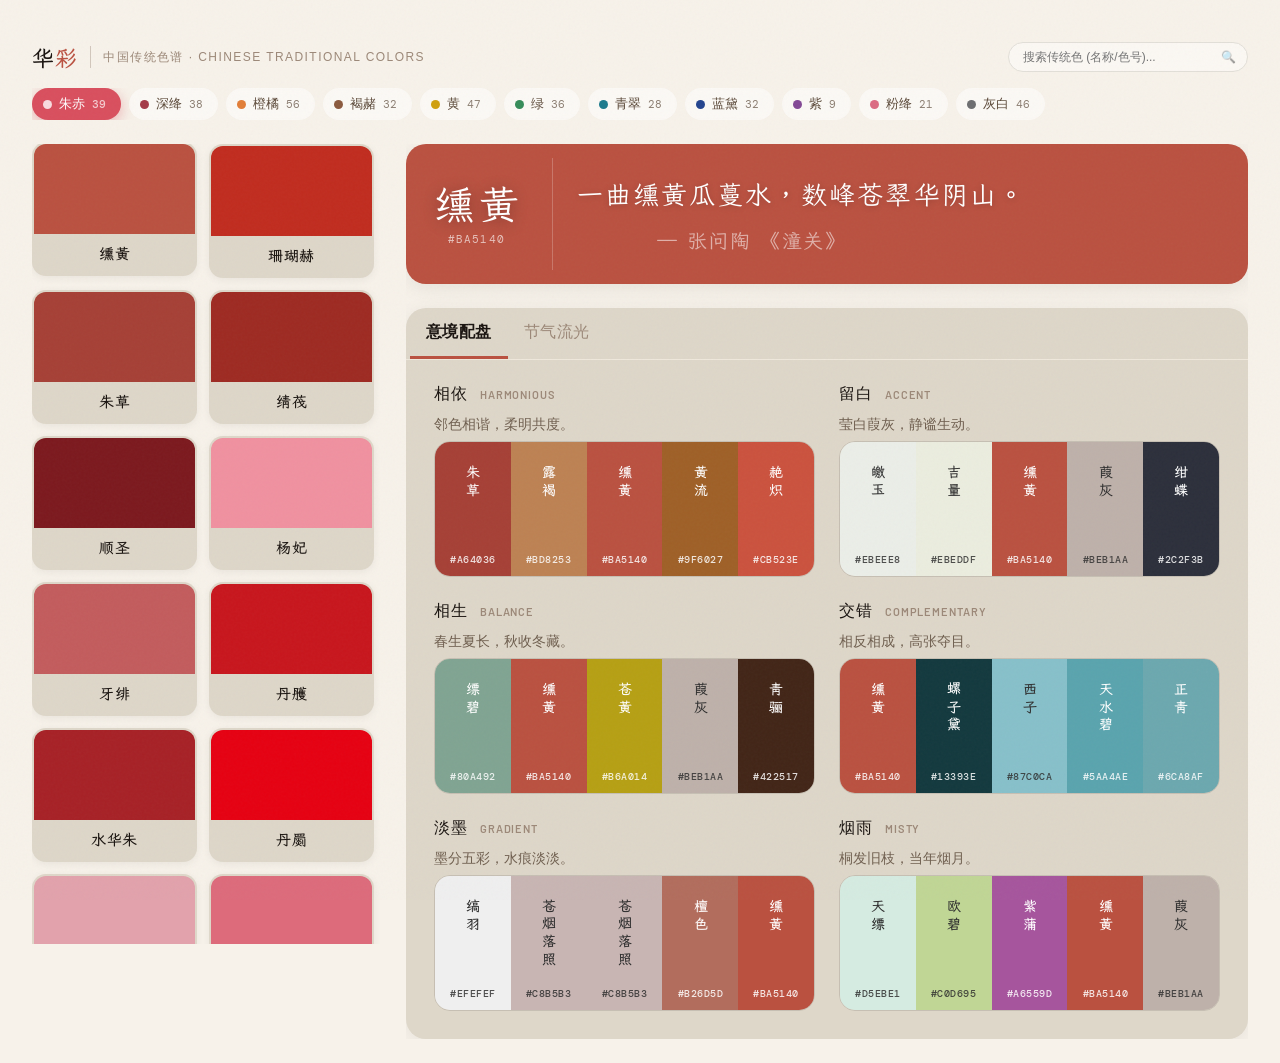
==== commit 98b4b59f: "text update" ====
--- a/index.html
+++ b/index.html
@@ -524,13 +524,13 @@
 
 			.labs-tab-btn {
 				padding: 14px 16px 13px;
-				font-size: 14px;
+				font-size: 16px;
 				color: var(--ink-muted);
 				background: transparent;
 				border: none;
 				cursor: pointer;
 				white-space: nowrap;
-				border-bottom: 2.5px solid transparent;
+				border-bottom: 4px solid transparent;
 				margin-bottom: -1.5px;
 				transition: all 0.18s;
 				font-weight: 500;
@@ -589,7 +589,7 @@
 			.exploration-method-title {
 				font-family: "Noto Sans TC", sans-serif !important;
 				font-size: 18px;
-				font-weight: 700;
+				font-weight: 400;
 				color: var(--ink) !important;
 				letter-spacing: 0.5px;
 				margin: 0;
@@ -607,8 +607,8 @@
 			.harmony-accord-title {
 				margin-bottom: 8px;
 				display: inline-block;
-				font-size: 13px;
-				font-weight: 700;
+				font-size: 16px;
+				font-weight: 400;
 				color: var(--ink) !important;
 				letter-spacing: 0.5px;
 				font-family: "Noto Sans TC", sans-serif !important;
@@ -740,10 +740,10 @@
 
 			.palette-desc {
 				font-family: "Noto Sans SC", sans-serif !important;
-				font-size: 11.5px;
+				font-size: 14px;
 				font-weight: 400;
 				color: var(--ink-soft);
-				line-height: 1.4;
+				line-height: 1;
 				opacity: 0.85;
 			}
 
@@ -1192,11 +1192,11 @@
 										<span class="harmony-accord-title"
 											>相依
 											<span class="palette-subtitle"
-												>Classy Analogous</span
+												>Harmonious</span
 											></span
 										>
 										<span class="palette-desc"
-											>以邻近色相与柔和明度，铺叙温润和谐之美。</span
+											>邻色相谐，柔明共度。</span
 										>
 									</div>
 									<div class="color-strip" id="paletteClassy">
@@ -1210,11 +1210,11 @@
 										<span class="harmony-accord-title"
 											>留白
 											<span class="palette-subtitle"
-												>Spot Accent</span
+												>Accent</span
 											></span
 										>
 										<span class="palette-desc"
-											>极简之境，以莹白、葭灰衬托主色，静谧生动。</span
+											>莹白葭灰，静谧生动。</span
 										>
 									</div>
 									<div class="color-strip" id="paletteSpot">
@@ -1228,11 +1228,11 @@
 										<span class="harmony-accord-title"
 											>相生
 											<span class="palette-subtitle"
-												>Five Elements Balance</span
+												>Balance</span
 											></span
 										>
 										<span class="palette-desc"
-											>金木水火土五性调和，于时令气候中探求平衡。</span
+											>春生夏长，秋收冬藏。</span
 										>
 									</div>
 									<div
@@ -1249,11 +1249,11 @@
 										<span class="harmony-accord-title"
 											>交错
 											<span class="palette-subtitle"
-												>Complementary Contrast</span
+												>Complementary</span
 											></span
 										>
 										<span class="palette-desc"
-											>主色与互补色调和，相反相成，高张夺目。</span
+											>相反相成，高张夺目。</span
 										>
 									</div>
 									<div
@@ -1270,11 +1270,11 @@
 										<span class="harmony-accord-title"
 											>淡墨
 											<span class="palette-subtitle"
-												>Ink Dilution Gradient</span
+												>Gradient</span
 											></span
 										>
 										<span class="palette-desc"
-											>浓淡干湿，墨分五彩，追寻宣纸上的水痕渗漫。</span
+											>墨分五彩，水痕淡淡。</span
 										>
 									</div>
 									<div
@@ -1291,11 +1291,11 @@
 										<span class="harmony-accord-title"
 											>烟雨
 											<span class="palette-subtitle"
-												>Misty Rain</span
+												>Misty</span
 											></span
 										>
 										<span class="palette-desc"
-											>山色空蒙，雨覆轻尘，探寻天缥与欧碧的温润朦胧。</span
+											>桐发旧枝，当年烟月。</span
 										>
 									</div>
 									<div
@@ -1322,10 +1322,13 @@
 								margin-bottom: 24px;
 							"
 						>
-							<!-- Active timeline term card description -->
 							<div
 								class="timeline-solar-term-info"
-								style="flex: 1; padding: 4px 0; margin-top: 0"
+								style="
+									flex: 0 0 360px;
+									padding: 4px 0 4px 20px;
+									margin-top: 0;
+								"
 							>
 								<span
 									class="timeline-term-title"
@@ -1389,7 +1392,7 @@
 										padding: 0 6px;
 										font-family:
 											&quot;LXGW WenKai TC&quot;, serif !important;
-										font-size: 12px;
+										font-size: 14px;
 										color: var(--ink-soft);
 										opacity: 0.85;
 										user-select: none;
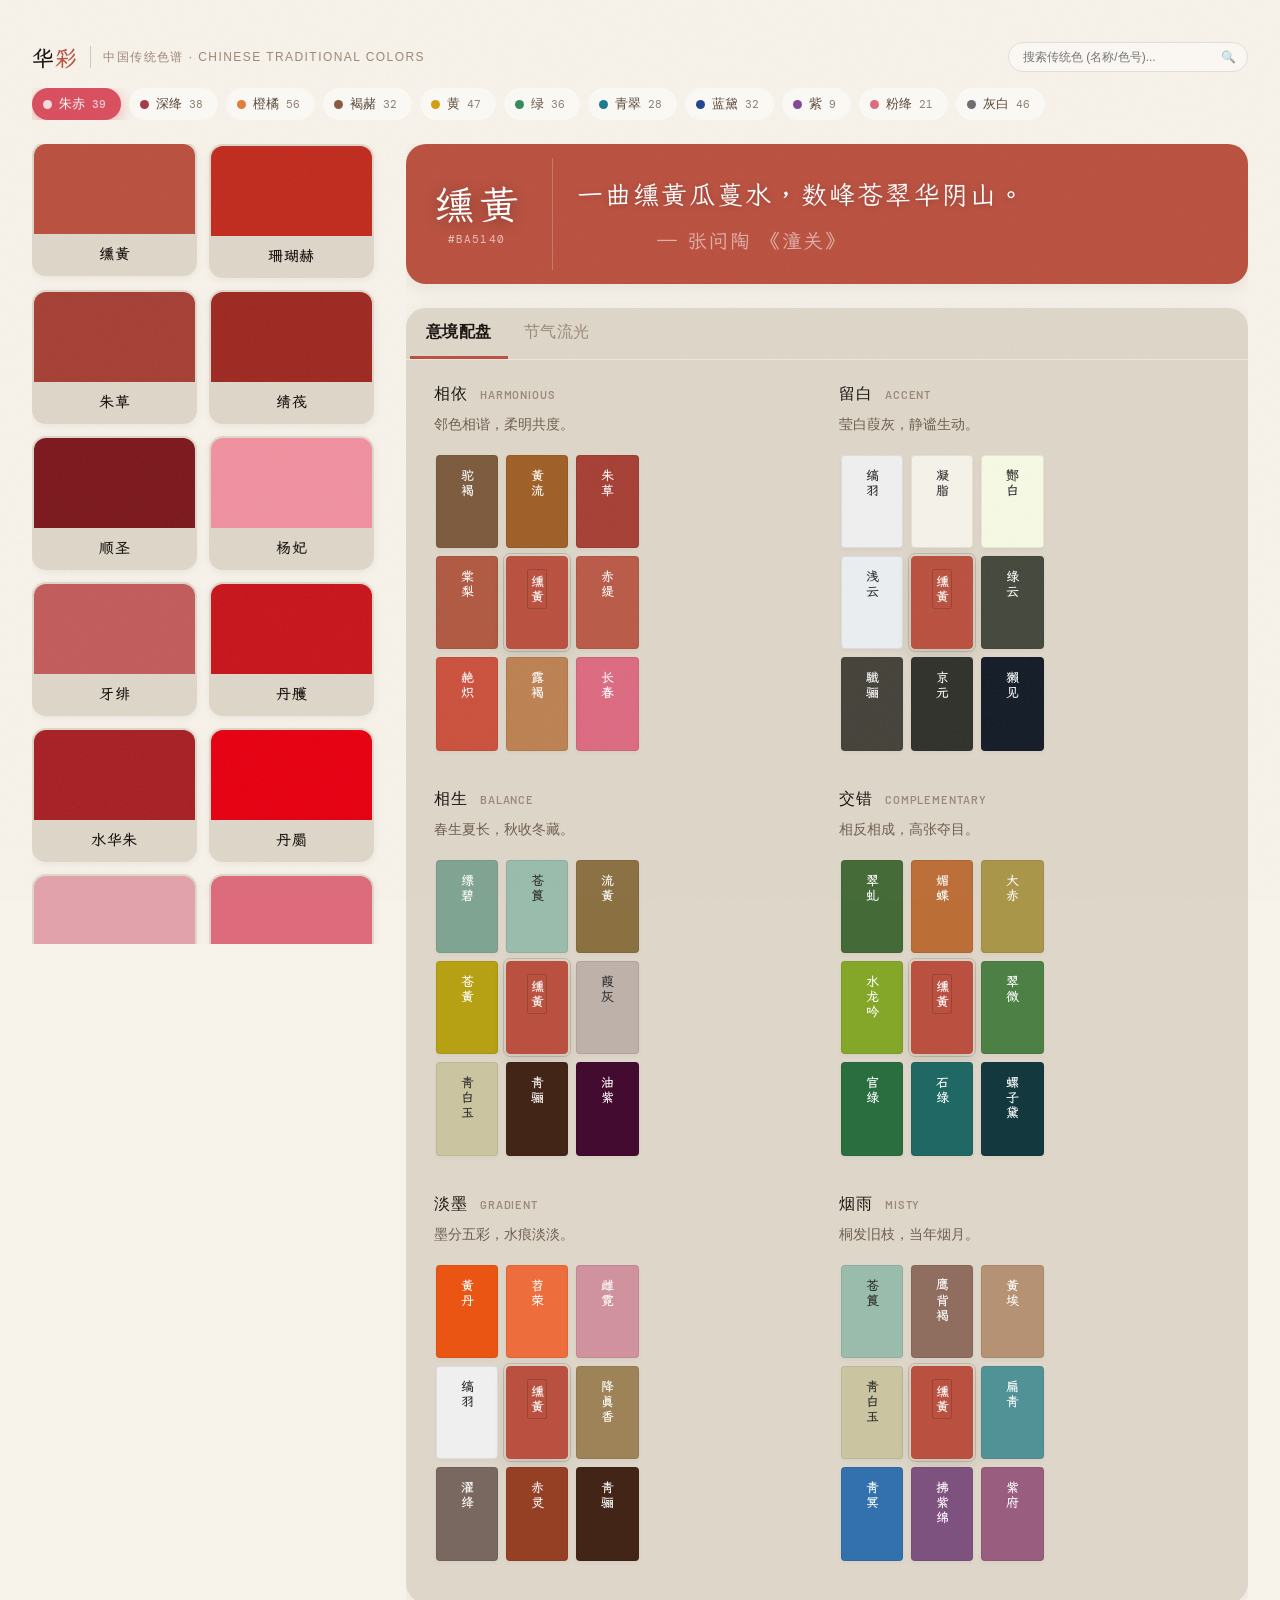
==== commit b3d82104: "3*3 grid palette" ====
--- a/index.html
+++ b/index.html
@@ -634,35 +634,59 @@
 				box-sizing: border-box;
 			}
 
-			/* Accordion Color Strip - Redesigned Tall Aspect Ratio Flush Strips */
+			/* Accordion Color Strip - Redesigned Calligraphic 3x3 Nine-Grid Book Layout (线装书册页) */
 			.color-strip {
-				display: flex;
-				border-radius: 16px;
-				overflow: hidden;
-				height: 136px;
-				border: 1px solid rgba(26, 20, 16, 0.12); /* Elegant dynamic ink border */
+				display: grid;
+				grid-template-columns: repeat(3, 1fr);
+				grid-template-rows: repeat(3, 1fr);
+				gap: 8px; /* Delicate grid gap */
+				border-radius: 6px;
+				overflow: visible; /* Let hovered swatches pop out */
+				width: 200px; /* Golden medium centered book width for perfect slender legibility! */
+				margin: 12px 0; /* Left-aligned vertically with the palette title headers */
+				aspect-ratio: 2 / 3; /* STRICT 2:3 HISTORICAL BOOK RATIO */
+				height: auto; /* Dynamically driven by aspect-ratio! */
 				box-shadow: none;
 				background-color: transparent;
 				position: relative;
 				box-sizing: border-box;
-				width: 100%;
+				padding: 2px;
 			}
 
 			.strip-swatch {
-				flex: 1;
 				position: relative;
 				cursor: pointer;
-				transition: flex 0.35s cubic-bezier(0.25, 1, 0.5, 1);
+				aspect-ratio: 2 / 3; /* STRICT 2:3 CARD RATIO */
 				height: 100%;
 				display: flex;
 				flex-direction: column;
-				justify-content: flex-end;
+				justify-content: center;
+				align-items: center;
 				box-sizing: border-box;
+				border-radius: 4px;
+				border: 1.2px solid rgba(26, 20, 16, 0.08); /* Faint Woodblock Grid (界格) */
+				box-shadow: 0 2px 5px rgba(26, 20, 16, 0.04); /* Hanging paper shadow */
+				transition: transform 0.3s cubic-bezier(0.25, 1, 0.5, 1), box-shadow 0.3s cubic-bezier(0.25, 1, 0.5, 1);
 			}
 
 			.strip-swatch:hover {
-				flex: 1.8;
+				transform: scale(1.1); /* Pure Concentric Scale (expands equally in all directions) */
 				z-index: 10;
+				box-shadow: 0 8px 20px rgba(26, 20, 16, 0.12); /* Deep soft paper shadow */
+			}
+
+			/* Symmetrical Active Book Cover Title Slip (书签) */
+			.strip-swatch.active-center {
+				border: 1.5px solid var(--theme-primary);
+				outline: 1px solid rgba(26, 20, 16, 0.15); /* Faint double calligraphic border */
+				outline-offset: 2px;
+				box-shadow: 0 5px 15px rgba(26, 20, 16, 0.12); /* Stronger paper shadow */
+			}
+
+			.strip-swatch.active-center .strip-name {
+				border: 1px solid rgba(26, 20, 16, 0.2); /* Calligraphy frame enclosing the name */
+				padding: 4px 2px;
+				border-radius: 2px;
 			}
 
 			.strip-label {
@@ -671,7 +695,8 @@
 				display: flex;
 				flex-direction: column;
 				align-items: center;
-				padding: 16px 4px 10px 4px;
+				justify-content: flex-start; /* Anchor calligraphic name towards the upper half */
+				padding: 12px 4px 4px 4px; /* Luxurious top padding */
 				box-sizing: border-box;
 				pointer-events: none; /* Let clicks pass to the swatch */
 				user-select: none;
@@ -681,21 +706,31 @@
 				writing-mode: vertical-rl;
 				text-orientation: upright;
 				font-family: "LXGW WenKai TC", serif !important;
-				font-size: 14px;
+				font-size: 13px;
 				font-weight: 600;
-				letter-spacing: 0.25em; /* Spacious letter-spacing exactly like screenshot! */
-				line-height: 1.2;
-				margin-top: 6px;
+				letter-spacing: 0.15em; /* Spacious letter-spacing exactly like screenshot! */
+				line-height: 1.1;
+				margin-bottom: 2px;
 			}
 
 			.strip-hex {
+				position: absolute;
+				bottom: 6px;
+				left: 50%;
+				transform: translateX(-50%) translateY(3px); /* Absolute horizontal centering */
 				font-family: "DM Mono", monospace !important;
-				font-size: 10px;
+				font-size: 9px;
 				font-weight: 500;
+				opacity: 0;
+				transition: opacity 0.25s ease, transform 0.25s ease;
+				letter-spacing: 0.02em;
+				text-transform: uppercase;
+				white-space: nowrap; /* Prevent wrapping */
+			}
+
+			.strip-swatch:hover .strip-hex {
 				opacity: 0.85;
-				margin-top: auto;
-				letter-spacing: 0.05em;
-				text-transform: uppercase;
+				transform: translateX(-50%) translateY(0); /* Slide up while centered */
 			}
 
 			/* 3x2 Symmetrical Grid for Consolidative Palettes */
@@ -1089,6 +1124,135 @@
 			.toast.show {
 				opacity: 1;
 				transform: translateX(-50%) translateY(0);
+			}
+
+			/* ── MOBILE RESPONSIVE ADAPTATIONS ── */
+			@media (max-width: 900px) {
+				/* 1. Global Spacing & Layout */
+				body {
+					padding: 16px 16px 32px 16px;
+				}
+
+				header {
+					flex-direction: column;
+					align-items: stretch;
+					gap: 16px;
+					margin-bottom: 20px;
+				}
+
+				/* Stack logo sub-text elegantly */
+				header > div {
+					flex-direction: column;
+					align-items: flex-start !important;
+					gap: 6px !important;
+				}
+
+				.logo-divider {
+					display: none; /* Hide vertical line on stack */
+				}
+
+				.logo-sub {
+					font-size: 11px;
+					letter-spacing: 0.05em;
+				}
+
+				/* Make search input expand to full width */
+				.search-bar-container {
+					width: 100%;
+				}
+
+				.search-input {
+					width: 100% !important;
+				}
+
+				/* 2. Responsive Stage Container Layout */
+				.stage-container {
+					grid-template-columns: 1fr;
+					grid-template-areas: 
+						"hero"
+						"swatches"
+						"labs";
+					gap: 20px;
+				}
+
+				/* display: contents lets children participate directly in stage-container grid */
+				.details-sidebar {
+					display: contents;
+				}
+
+				.details-viewer-card {
+					grid-area: hero;
+				}
+
+				.swatches-grid-card {
+					grid-area: swatches;
+				}
+
+				.exploration-labs-card {
+					grid-area: labs;
+				}
+
+				/* Adjust swatches catalog height for comfortable browsing */
+				.swatches-grid {
+					max-height: 480px; /* Reduced to fit mobile screens perfectly */
+				}
+
+				/* 3. Hero Detail Card Styling */
+				.hero-banner {
+					grid-template-columns: 1fr;
+				}
+
+				.hero-name-col {
+					border-right: none;
+					border-bottom: 1px solid rgba(255, 255, 255, 0.22);
+					flex-direction: row !important;
+					align-items: center;
+					justify-content: space-between;
+					padding: 20px 24px;
+				}
+
+				.hero-name {
+					font-size: 32px;
+				}
+
+				.hero-quote-col {
+					padding: 20px 24px;
+				}
+
+				.hero-quote-text {
+					font-size: 20px;
+					line-height: 1.5;
+				}
+
+				.hero-quote-source {
+					font-size: 15px;
+					padding-left: 0;
+					text-align: right;
+				}
+
+				/* 4. Solar Term Tab Override (Inline Styles Override) */
+				.season-header-row {
+					flex-direction: column !important;
+					gap: 20px !important;
+				}
+
+				.timeline-solar-term-info {
+					flex: 1 1 auto !important;
+					padding-left: 0 !important;
+				}
+
+				.season-slider-wrapper {
+					flex: 1 1 auto !important;
+					width: 100% !important;
+					margin-top: 0 !important;
+				}
+			}
+
+			@media (max-width: 480px) {
+				/* Super small screen optimizations */
+				.swatches-grid {
+					grid-template-columns: 1fr; /* Stack color cards in single column if extremely narrow */
+				}
 			}
 		</style>
 	</head>
@@ -1942,23 +2106,35 @@
 					.classList.add("active");
 			}
 
-			// 2-Tab Exploration methods calculation hub (Redesigned with Tall Aspect Ratio Flush Strips)
+			// 2-Tab Exploration methods calculation hub (Redesigned with Calligraphic 3x3 Nine-Grids)
 			function calculateExplorationLabs() {
 				if (!activeViewerColor) return;
 				const c = activeViewerColor;
 
-				// Helper to render swatches into a strip container
+				// Utility to calculate shortest hue distance
+				const getHueDistance = (h1, h2) => {
+					let dh = Math.abs(h1 - h2);
+					return dh > 180 ? 360 - dh : dh;
+				};
+
+				// Helper to render swatches into a 3x3 grid container
 				const renderStrip = (containerId, colorList) => {
 					const container = document.getElementById(containerId);
 					if (!container) return;
 					container.innerHTML = "";
 
-					colorList.forEach((node) => {
+					colorList.forEach((node, idx) => {
 						if (!node) return;
 						const swatch = document.createElement("div");
 						swatch.className = "strip-swatch";
+						// Highlight the absolute center active swatch (index 4 in a 9-color list)
+						if (idx === 4) {
+							swatch.classList.add("active-center");
+							swatch.title = `主色: ${node.nameHans} ${node.hex}`;
+						} else {
+							swatch.title = `${node.nameHans} ${node.hex}`;
+						}
 						swatch.style.backgroundColor = node.hex;
-						swatch.title = `${node.nameHans} ${node.hex}`;
 						swatch.onclick = () => {
 							copyText(node.hex);
 						};
@@ -1975,62 +2151,87 @@
 				};
 
 				// 1. 雅致相依 (Classy Analogous)
-				// Combine shades & neighbors, sorted to create a smooth seasonal HSL gradient
+				// Combine shades & neighbors, sorted to create a smooth seasonal HSL gradient of 9 colors
 				const classyShades = c.recommendedShades
 					? c.recommendedShades
-							.map((hex) =>
-								colorsDb.find((oth) => oth.hex === hex),
-							)
+							.map((hex) => colorsDb.find((oth) => oth.hex === hex))
 							.filter(Boolean)
 					: [];
 				const classyNeighbors = c.recommendedNeighbors
 					? c.recommendedNeighbors
-							.map((hex) =>
-								colorsDb.find((oth) => oth.hex === hex),
-							)
+							.map((hex) => colorsDb.find((oth) => oth.hex === hex))
 							.filter(Boolean)
 					: [];
 
-				let classyList = [
-					classyShades[1] || classyShades[0],
-					classyNeighbors[0],
-					c,
-					classyNeighbors[1] || classyNeighbors[0],
-					classyShades[2] || classyShades[0],
-				].filter(Boolean);
-				classyList = [...new Set(classyList)].slice(0, 5);
-				while (
-					classyList.length < 5 &&
-					classyShades.length > classyList.length
-				) {
-					const nextShade = classyShades.find(
-						(s) => !classyList.includes(s),
-					);
-					if (nextShade) classyList.push(nextShade);
-					else break;
-				}
-				renderStrip("paletteClassy", classyList);
+				let classyList = [c, ...classyShades, ...classyNeighbors];
+				classyList = [...new Set(classyList)].filter(Boolean);
+
+				// Fill up to 9 colors using same solar term or nearby hue
+				if (classyList.length < 9) {
+					colorsDb.forEach((oth) => {
+						if (classyList.length >= 9) return;
+						if (
+							oth.categoryHans === c.categoryHans &&
+							!classyList.some((x) => x.hex === oth.hex)
+						) {
+							classyList.push(oth);
+						}
+					});
+				}
+				if (classyList.length < 9) {
+					colorsDb.forEach((oth) => {
+						if (classyList.length >= 9) return;
+						const dh = Math.abs(oth.hsl.h - c.hsl.h);
+						if (
+							dh < 15 &&
+							!classyList.some((x) => x.hex === oth.hex)
+						) {
+							classyList.push(oth);
+						}
+					});
+				}
+				classyList = classyList.slice(0, 9);
+				
+				// Symmetrically center active color c: sort remaining 8 by lightness
+				const activeIndex = classyList.findIndex((x) => x.hex === c.hex);
+				if (activeIndex !== -1) {
+					classyList.splice(activeIndex, 1);
+				}
+				classyList.sort((a, b) => a.hsl.l - b.hsl.l);
+				const classyLeft = classyList.slice(0, 4);
+				const classyRight = classyList.slice(4, 8);
+				const classyFinal = [...classyLeft, c, ...classyRight];
+				renderStrip("paletteClassy", classyFinal);
 
 				// 2. 水墨留白 (Spot Accent)
 				// Selected color as a vibrant accent flanked by classic, light & dark traditional neutrals
-				const jiaoYu = colorsDb.find(
-					(oth) => oth.nameHans === "皦玉",
-				) || { nameHans: "皦玉", hex: "#EBEEE8", fontColor: "#2F2F2F" };
-				const jiLiang = colorsDb.find(
-					(oth) => oth.nameHans === "吉量",
-				) || { nameHans: "吉量", hex: "#EBEDDF", fontColor: "#2F2F2F" };
-				const jiaHui = colorsDb.find(
-					(oth) => oth.nameHans === "葭灰",
-				) || { nameHans: "葭灰", hex: "#BEB1AA", fontColor: "#2F2F2F" };
-				const ganDie = colorsDb.find(
-					(oth) => oth.nameHans === "绀蝶",
-				) || { nameHans: "绀蝶", hex: "#2C2F3B", fontColor: "#FFFFFF" };
-
-				const spotList = [jiaoYu, jiLiang, c, jiaHui, ganDie];
+				const allNeutrals = colorsDb.filter(
+					(oth) => oth.hue === "neutral" && oth.hex !== c.hex
+				);
+				const sortedNeutrals = [...allNeutrals].sort(
+					(a, b) => b.hsl.l - a.hsl.l
+				); // lightest first
+
+				// Select 4 light neutrals and 4 dark neutrals
+				const lightNeutrals = sortedNeutrals.slice(0, 4);
+				const darkNeutrals = sortedNeutrals.slice(-4);
+				darkNeutrals.sort((a, b) => b.hsl.l - a.hsl.l); // sort dark neutrals from lightest of the darks to darkest
+
+				const spotList = [
+					lightNeutrals[0] || { nameHans: "皦玉", hex: "#EBEEE8", fontColor: "#2F2F2F" },
+					lightNeutrals[1] || { nameHans: "吉量", hex: "#EBEDDF", fontColor: "#2F2F2F" },
+					lightNeutrals[2] || { nameHans: "茶白", hex: "#F3F3FA", fontColor: "#2F2F2F" },
+					lightNeutrals[3] || { nameHans: "素采", hex: "#D4DDE1", fontColor: "#2F2F2F" },
+					c, // Active Accent at Center
+					darkNeutrals[0] || { nameHans: "葭灰", hex: "#BEB1AA", fontColor: "#2F2F2F" },
+					darkNeutrals[1] || { nameHans: "宿墨", hex: "#31322C", fontColor: "#FFFFFF" },
+					darkNeutrals[2] || { nameHans: "深大青", hex: "#1A2228", fontColor: "#FFFFFF" },
+					darkNeutrals[3] || { nameHans: "绀蝶", hex: "#2C2F3B", fontColor: "#FFFFFF" }
+				];
 				renderStrip("paletteSpot", spotList);
 
 				// 3. 五行相生 (Five Elements Balance)
-				// Query Wood, Fire, Earth, Metal, Water and sort candidate elements to align with active seasonal temperature
+				// wood, fire, earth, metal, water. Active is centered. Other elements get 2 colors each.
 				const elements = ["wood", "fire", "earth", "metal", "water"];
 				const activeTermName = c.categoryHans;
 
@@ -2042,150 +2243,294 @@
 					return dist > 12 ? 24 - dist : dist;
 				};
 
-				const fiveList = elements
-					.map((elem) => {
-						if (elem === c.fiveElements) return c;
-						const candidates = colorsDb.filter(
-							(oth) => oth.fiveElements === elem,
-						);
-						if (candidates.length === 0) return null;
-						let best = candidates[0];
-						let minDist = 999999;
-						candidates.forEach((cand) => {
-							const termDist = getTermDistance(
-								cand.categoryHans,
-								activeTermName,
-							);
+				const getFiveElementCandidates = (elem, count) => {
+					const candidates = colorsDb.filter(
+						(oth) => oth.fiveElements === elem && oth.hex !== c.hex
+					);
+					return candidates
+						.map((cand) => {
+							const termDist = getTermDistance(cand.categoryHans, activeTermName);
 							const lDist = Math.abs(cand.hsl.l - c.hsl.l);
 							const score = termDist * 50 + lDist;
-							if (score < minDist) {
-								minDist = score;
-								best = cand;
-							}
-						});
-						return best;
-					})
-					.filter(Boolean);
+							return { cand, score };
+						})
+						.sort((a, b) => a.score - b.score)
+						.map((x) => x.cand)
+						.slice(0, count);
+				};
+
+				const fiveList = [];
+				const orderedElements = ["wood", "fire", "earth", "metal", "water"];
+				orderedElements.forEach((elem) => {
+					if (elem === c.fiveElements) {
+						fiveList.push(c);
+					} else {
+						const candidates = getFiveElementCandidates(elem, 2);
+						if (candidates[0]) fiveList.push(candidates[0]);
+						if (candidates[1]) fiveList.push(candidates[1]);
+					}
+				});
+
+				while (fiveList.length < 9) {
+					fiveList.push(colorsDb[fiveList.length]);
+				}
+				// Swap c to index 4 (absolute center)
+				const actIdx = fiveList.findIndex((x) => x.hex === c.hex);
+				if (actIdx !== -1 && actIdx !== 4) {
+					const temp = fiveList[4];
+					fiveList[4] = fiveList[actIdx];
+					fiveList[actIdx] = temp;
+				}
 				renderStrip("paletteFiveElements", fiveList);
 
 				// 4. 双色对立 (Complementary Contrast)
-				// Complements are pre-encoded in c.recommendedComplements
+				// Interpolate 9-step complementary gradient with active color centered
 				const compHexes = c.recommendedComplements || [];
 				const compNodes = compHexes
 					.map((hex) => colorsDb.find((oth) => oth.hex === hex))
 					.filter(Boolean);
-				let compList = [c, ...compNodes].slice(0, 5);
-				if (compList.length < 5) {
-					const compColor = compNodes[0] || c;
-					compList = [];
-					const steps = 5;
-					for (let i = 0; i < steps; i++) {
-						const ratio = i / (steps - 1);
-						const interpL = Math.round(
-							c.hsl.l + (compColor.hsl.l - c.hsl.l) * ratio,
+				const compColor = compNodes[0] || c;
+
+				const compList = [];
+				const steps = 9;
+				for (let i = 0; i < steps; i++) {
+					const ratio = i / (steps - 1);
+					const interpL = Math.round(
+						c.hsl.l + (compColor.hsl.l - c.hsl.l) * ratio
+					);
+					const interpS = Math.round(
+						c.hsl.s + (compColor.hsl.s - c.hsl.s) * ratio
+					);
+					let interpH = c.hsl.h + ratio * (compColor.hsl.h - c.hsl.h);
+					if (Math.abs(compColor.hsl.h - c.hsl.h) > 180) {
+						if (compColor.hsl.h > c.hsl.h) {
+							interpH =
+								(c.hsl.h +
+									360 +
+									ratio * (compColor.hsl.h - (c.hsl.h + 360))) %
+								360;
+						} else {
+							interpH =
+								(c.hsl.h + ratio * (compColor.hsl.h + 360 - c.hsl.h)) %
+								360;
+						}
+					}
+					const targetHsl = { h: interpH, s: interpS, l: interpL };
+
+					let closest = null;
+					let minDist = 999999;
+					colorsDb.forEach((oth) => {
+						const isDupe = compList.some((x) => x.hex === oth.hex);
+						let dh = Math.abs(oth.hsl.h - targetHsl.h);
+						if (dh > 180) dh = 360 - dh;
+						const ds = oth.hsl.s - targetHsl.s;
+						const dl = oth.hsl.l - targetHsl.l;
+						const dupePenalty = isDupe ? 40 : 0;
+						const dist =
+							Math.sqrt(dh * dh + ds * ds * 0.5 + dl * dl * 0.5) +
+							dupePenalty;
+						if (dist < minDist) {
+							minDist = dist;
+							closest = oth;
+						}
+					});
+					compList.push(closest || c);
+				}
+
+				const cIdx = compList.findIndex((x) => x.hex === c.hex);
+				if (cIdx !== -1 && cIdx !== 4) {
+					const temp = compList[4];
+					compList[4] = compList[cIdx];
+					compList[cIdx] = temp;
+				}
+				renderStrip("paletteComplementary", compList);
+
+				// 5. 淡墨 (Gradient / Ink Dilution)
+				// Active color at center (index 4), flanked by lighter dilutions (left) and deeper concentrations (right)
+				let gradientSearchWindow = 30;
+				let gradientCands = colorsDb.filter(
+					(oth) =>
+						getHueDistance(oth.hsl.h, c.hsl.h) <= gradientSearchWindow &&
+						oth.hex !== c.hex
+				);
+				if (gradientCands.length < 15) {
+					gradientSearchWindow = 50;
+					gradientCands = colorsDb.filter(
+						(oth) =>
+							getHueDistance(oth.hsl.h, c.hsl.h) <= gradientSearchWindow &&
+							oth.hex !== c.hex
+					);
+				}
+
+				let leftPool = gradientCands
+					.filter((oth) => oth.hsl.l > c.hsl.l)
+					.sort((a, b) => a.hsl.l - b.hsl.l);
+				let rightPool = gradientCands
+					.filter((oth) => oth.hsl.l < c.hsl.l)
+					.sort((a, b) => b.hsl.l - a.hsl.l);
+
+				leftPool = [...new Map(leftPool.map((item) => [item.hex, item])).values()];
+				rightPool = [...new Map(rightPool.map((item) => [item.hex, item])).values()];
+
+				const TRAD_WHITES = [
+					colorsDb.find((o) => o.nameHans === "缟羽") || { nameHans: "缟羽", hex: "#EFEFEF", fontColor: "#2F2F2F", hsl: { l: 94 } },
+					colorsDb.find((o) => o.nameHans === "皦玉") || { nameHans: "皦玉", hex: "#EBEEE8", fontColor: "#2F2F2F", hsl: { l: 92 } },
+					colorsDb.find((o) => o.nameHans === "吉量") || { nameHans: "吉量", hex: "#EBEDDF", fontColor: "#2F2F2F", hsl: { l: 91 } },
+					colorsDb.find((o) => o.nameHans === "茶白") || { nameHans: "茶白", hex: "#F3F3FA", fontColor: "#2F2F2F", hsl: { l: 96 } }
+				];
+
+				const TRAD_BLACKS = [
+					colorsDb.find((o) => o.nameHans === "绀蝶") || { nameHans: "绀蝶", hex: "#2C2F3B", fontColor: "#FFFFFF", hsl: { l: 20 } },
+					colorsDb.find((o) => o.nameHans === "京元") || { nameHans: "京元", hex: "#31322C", fontColor: "#FFFFFF", hsl: { l: 20 } },
+					colorsDb.find((o) => o.nameHans === "深大青") || { nameHans: "深大青", hex: "#1A2228", fontColor: "#FFFFFF", hsl: { l: 13 } },
+					colorsDb.find((o) => o.nameHans === "漆黑") || { nameHans: "漆黑", hex: "#161616", fontColor: "#FFFFFF", hsl: { l: 9 } }
+				];
+
+				let leftSelected = [];
+				if (leftPool.length >= 4) {
+					for (let i = 0; i < 4; i++) {
+						const idx = Math.floor((i * (leftPool.length - 1)) / 3);
+						leftSelected.push(leftPool[idx]);
+					}
+				} else {
+					leftSelected = [...leftPool];
+					let padCount = 4 - leftSelected.length;
+					for (let i = 0; i < padCount; i++) {
+						leftSelected.unshift(TRAD_WHITES[i % TRAD_WHITES.length]);
+					}
+				}
+				leftSelected.sort((a, b) => a.hsl.l - b.hsl.l);
+
+				let rightSelected = [];
+				if (rightPool.length >= 4) {
+					for (let i = 0; i < 4; i++) {
+						const idx = Math.floor((i * (rightPool.length - 1)) / 3);
+						rightSelected.push(rightPool[idx]);
+					}
+				} else {
+					rightSelected = [...rightPool];
+					let padCount = 4 - rightSelected.length;
+					for (let i = 0; i < padCount; i++) {
+						rightSelected.push(TRAD_BLACKS[i % TRAD_BLACKS.length]);
+					}
+				}
+				rightSelected.sort((a, b) => b.hsl.l - a.hsl.l);
+
+				const dilutionList = [...leftSelected, c, ...rightSelected];
+				renderStrip("paletteDilution", dilutionList);
+
+				// 6. 烟雨 (Misty / Misty Rain - Full-Spectrum Muted Harmony)
+				// 9 primary hue families to cover the full spectrum. Synced to active color's season.
+				const HUE_FAMILIES = [
+					{ key: "red_warm" },
+					{ key: "red_cool" },
+					{ key: "orange" },
+					{ key: "yellow" },
+					{ key: "green" },
+					{ key: "cyan" },
+					{ key: "blue" },
+					{ key: "purple" },
+					{ key: "pink" }
+				];
+
+				const chosenMisty = [];
+				const usedMistyHexes = new Set();
+
+				let activeFamilyKey = c.hue;
+				if (activeFamilyKey === "neutral" || !activeFamilyKey) {
+					activeFamilyKey = "yellow";
+				}
+
+				HUE_FAMILIES.forEach((fam) => {
+					if (
+						fam.key === activeFamilyKey ||
+						activeFamilyKey.includes(fam.key.split("_")[0])
+					) {
+						if (!usedMistyHexes.has(c.hex)) {
+							chosenMisty.push(c);
+							usedMistyHexes.add(c.hex);
+							return;
+						}
+					}
+
+					let candidates = colorsDb.filter((oth) => {
+						if (usedMistyHexes.has(oth.hex)) return false;
+						if (fam.key === "red_warm" || fam.key === "red_cool") {
+							return oth.hue === fam.key;
+						}
+						return (
+							oth.hue === fam.key ||
+							oth.hue === fam.key.split("_")[0]
 						);
-						const interpS = Math.round(
-							c.hsl.s + (compColor.hsl.s - c.hsl.s) * ratio,
+					});
+
+					if (candidates.length === 0) {
+						candidates = colorsDb.filter(
+							(oth) =>
+								oth.hue === fam.key ||
+								oth.hue === fam.key.split("_")[0]
 						);
-						let interpH =
-							c.hsl.h + ratio * (compColor.hsl.h - c.hsl.h);
-						if (Math.abs(compColor.hsl.h - c.hsl.h) > 180) {
-							if (compColor.hsl.h > c.hsl.h) {
-								interpH =
-									(c.hsl.h +
-										360 +
-										ratio *
-											(compColor.hsl.h -
-												(c.hsl.h + 360))) %
-									360;
-							} else {
-								interpH =
-									(c.hsl.h +
-										ratio *
-											(compColor.hsl.h + 360 - c.hsl.h)) %
-									360;
-							}
+					}
+
+					// Mistiness HSL Envelope: middle lightness, soft saturation
+					let filtered = candidates.filter((oth) => {
+						return (
+							oth.hsl.l >= 40 &&
+							oth.hsl.l <= 78 &&
+							oth.hsl.s >= 20 &&
+							oth.hsl.s <= 65
+						);
+					});
+
+					if (filtered.length === 0) {
+						filtered = candidates;
+					}
+
+					let best = filtered[0];
+					let minScore = 999999;
+					filtered.forEach((oth) => {
+						const termDist = getTermDistance(
+							oth.categoryHans,
+							c.categoryHans
+						);
+						const lDist = Math.abs(oth.hsl.l - c.hsl.l);
+						const score = termDist * 20 + lDist;
+						if (score < minScore) {
+							minScore = score;
+							best = oth;
 						}
-						const targetHsl = {
-							h: interpH,
-							s: interpS,
-							l: interpL,
-						};
-						let closest = colorsDb[0];
-						let minDist = 999999;
-						colorsDb.forEach((oth) => {
-							let dh = Math.abs(oth.hsl.h - targetHsl.h);
-							if (dh > 180) dh = 360 - dh;
-							const ds = oth.hsl.s - targetHsl.s;
-							const dl = oth.hsl.l - targetHsl.l;
-							const dist = Math.sqrt(
-								dh * dh + ds * ds * 0.5 + dl * dl * 0.5,
-							);
-							if (dist < minDist) {
-								minDist = dist;
-								closest = oth;
-							}
-						});
-						compList.push(closest);
+					});
+
+					if (best) {
+						chosenMisty.push(best);
+						usedMistyHexes.add(best.hex);
 					}
-				}
-				renderStrip("paletteComplementary", compList);
-
-				// 5. 水墨化境 (Ink Dilution Gradient)
-				// Dilute active color in 5 steps (12%, 35%, 58%, 80%, 100%) and query closest historic colors
-				const currentHsl = c.hsl;
-				const fractions = [0.12, 0.35, 0.58, 0.8, 1.0];
-				const getHslDistance = (hsl1, hsl2) => {
-					let dh = Math.abs(hsl1.h - hsl2.h);
-					if (dh > 180) dh = 360 - dh;
-					const ds = (hsl1.s - hsl2.s) * 0.5;
-					const dl = (hsl1.l - hsl2.l) * 0.5;
-					return Math.sqrt(dh * dh + ds * ds + dl * dl);
-				};
-
-				const dilutionList = fractions
-					.map((op) => {
-						const targetL = Math.round(
-							currentHsl.l + (100 - currentHsl.l) * (1 - op),
-						);
-						const targetS = Math.round(currentHsl.s * op);
-						const targetHsl = {
-							h: currentHsl.h,
-							s: targetS,
-							l: targetL,
-						};
-
-						let closest = colorsDb[0];
-						let minDist = 999999;
-						colorsDb.forEach((oth) => {
-							const dist = getHslDistance(targetHsl, oth.hsl);
-							if (dist < minDist) {
-								minDist = dist;
-								closest = oth;
-							}
-						});
-						return closest;
-					})
-					.filter(Boolean);
-				renderStrip("paletteDilution", dilutionList);
-
-				// 6. 烟雨梦尘 (Misty Rain Dream - Option 2 / David's Pick)
-				// Desaturated, HSL-balanced traditional pigments flanking the active color c
-				const tianPiao = colorsDb.find(
-					(oth) => oth.nameHans === "天缥",
-				) || { nameHans: "天缥", hex: "#D5EBE1", fontColor: "#2F2F2F" };
-				const ouBi = colorsDb.find(
-					(oth) => oth.nameHans === "欧碧",
-				) || { nameHans: "欧碧", hex: "#C0D695", fontColor: "#2F2F2F" };
-				const ziPu = colorsDb.find(
-					(oth) => oth.nameHans === "紫蒲",
-				) || { nameHans: "紫蒲", hex: "#A6559D", fontColor: "#FFFFFF" };
-				const jiaHui2 = colorsDb.find(
-					(oth) => oth.nameHans === "葭灰",
-				) || { nameHans: "葭灰", hex: "#BEB1AA", fontColor: "#2F2F2F" };
-
-				const scholarList = [tianPiao, ouBi, ziPu, c, jiaHui2];
-				renderStrip("paletteScholar", scholarList);
+				});
+
+				while (chosenMisty.length < 9) {
+					const fallback = colorsDb.find(
+						(o) => !usedMistyHexes.has(o.hex) && o.hue === "neutral"
+					);
+					if (fallback) {
+						chosenMisty.push(fallback);
+						usedMistyHexes.add(fallback.hex);
+					} else {
+						break;
+					}
+				}
+
+				// Sort by HSL hue to form a continuous spectrum
+				chosenMisty.sort((a, b) => a.hsl.h - b.hsl.h);
+
+				// Ensure active color c sits in the middle (index 4)
+				const cMistyIdx = chosenMisty.findIndex((x) => x.hex === c.hex);
+				if (cMistyIdx !== -1 && cMistyIdx !== 4) {
+					const temp = chosenMisty[4];
+					chosenMisty[4] = chosenMisty[cMistyIdx];
+					chosenMisty[cMistyIdx] = temp;
+				}
+
+				renderStrip("paletteScholar", chosenMisty);
 
 				// Timeline remains seasonal and synced
 				updateTimelineForActiveColor(c);
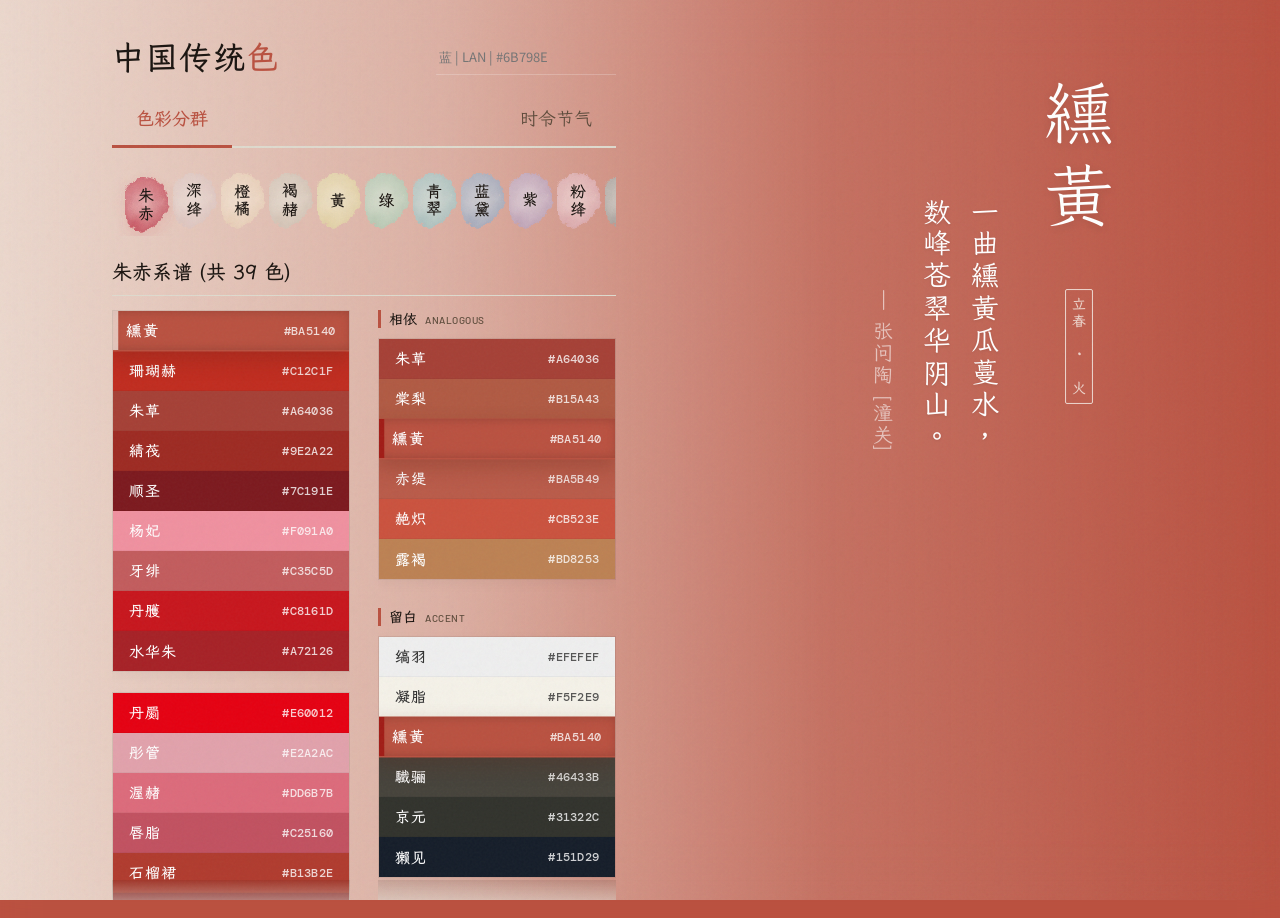
==== commit 62bec04f: "new button design and new layout" ====
--- a/index.html
+++ b/index.html
@@ -9,2754 +9,237 @@
 		<link rel="preconnect" href="https://fonts.googleapis.com" />
 		<link rel="preconnect" href="https://fonts.gstatic.com" crossorigin />
 		<link
-			href="https://fonts.googleapis.com/css2?family=Barlow:wght@400;500;600;700&family=Inter:wght@300;400;500;600;700&family=Noto+Serif+SC:wght@400;600;700;900&family=Outfit:wght@400;500;600;700&family=LXGW+WenKai+TC&family=ZCOOL+XiaoWei&family=Noto+Sans+SC:wght@300;400;500&family=DM+Mono:wght@400;500&display=swap"
+			href="https://fonts.googleapis.com/css2?family=Barlow:wght@400;500;600;700&family=Inter:wght@300;400;500;600;700&family=Noto+Serif+JP:wght@400;600;700;900&family=Outfit:wght@400;500;600;700&family=LXGW+WenKai+TC&family=ZCOOL+XiaoWei&family=Noto+Sans+JP:wght@300;400;500&family=DM+Mono:wght@400;500&display=swap"
 			rel="stylesheet"
 		/>
 
 		<!-- Load Global CORS-proof Database Script -->
 		<script src="colors_db.js"></script>
 
-		<style>
-			/* Modern Premium CSS System - Redesigned Editorial Aesthetic */
-			:root {
-				/* Active Theme Colors - Default Warm Red (朱赤) */
-				--theme-primary: #9e2a22;
-				--theme-primary-rgb: 158, 42, 34;
-				--theme-light-bg: rgba(158, 42, 34, 0.05);
-				--theme-border: rgba(158, 42, 34, 0.2);
-
-				/* Global Base */
-				--bg: #f7f2ea; /* Soft warm paper white */
-				--bg2: #efe8dc;
-				--ink: #1a1410; /* Editorial off-black */
-				--ink-soft: #5c4a3a;
-				--ink-muted: #9c8878;
-				--grain-opacity: 0.035;
-				--card-radius: 14px;
-				--panel-radius: 20px;
-
-				--bg-app: var(--bg);
-				--text-main: var(--ink);
-				--text-muted: var(--ink-soft);
-				--border-color: #e2dfd8;
-				--white: #ffffff;
-			}
-
-			* {
-				box-sizing: border-box;
-				margin: 0;
-				padding: 0;
-			}
-
-			body {
-				font-family: "Noto Sans SC", sans-serif;
-				background-color: var(--bg-app);
-				color: var(--text-main);
-				min-height: 100vh;
-				overflow-x: hidden;
-				padding: 24px 32px;
-				position: relative;
-			}
-
-			/* Paper grain overlay */
-			body::before {
-				content: "";
-				position: fixed;
-				inset: 0;
-				pointer-events: none;
-				z-index: 1000;
-				background-image: url("data:image/svg+xml,%3Csvg viewBox='0 0 512 512' xmlns='http://www.w3.org/2000/svg'%3E%3Cfilter id='noise'%3E%3CfeTurbulence type='fractalNoise' baseFrequency='0.75' numOctaves='4' stitchTiles='stitch'/%3E%3C/filter%3E%3Crect width='100%25' height='100%25' filter='url(%23noise)' opacity='1'/%3E%3C/svg%3E");
-				opacity: var(--grain-opacity);
-			}
-
-			/* ── TOP NAV ── */
-			/* ── TOP NAV ── */
-			header {
-				max-width: 1400px;
-				margin: 0 auto 16px auto;
-				padding: 18px 0 0;
-				display: flex;
-				align-items: center;
-				justify-content: space-between;
-				gap: 12px;
-				border-bottom: none;
-			}
-
-			.search-bar-container {
-				position: relative;
-				display: flex;
-				align-items: center;
-			}
-
-			.search-input {
-				width: 240px;
-				padding: 7px 36px 7px 14px;
-				border-radius: 999px;
-				border: 1px solid var(--border-color);
-				background: rgba(255, 255, 255, 0.45);
-				font-family: "Noto Sans SC", sans-serif;
-				font-size: 12px;
-				color: var(--ink);
-				outline: none;
-				transition: all 0.25s cubic-bezier(0.25, 1, 0.5, 1);
-				backdrop-filter: blur(4px);
-			}
-
-			.search-input:focus {
-				background: #fff;
-				border-color: var(--theme-primary);
-				box-shadow: 0 4px 12px
-					color-mix(in srgb, var(--theme-primary) 12%, transparent);
-				width: 270px; /* Snappy, premium elastic focus expansion! */
-			}
-
-			.search-icon {
-				position: absolute;
-				right: 12px;
-				color: var(--ink-soft);
-				opacity: 0.65;
-				cursor: pointer;
-				font-size: 12px;
-				user-select: none;
-				transition: opacity 0.2s;
-			}
-
-			.search-icon:hover {
-				opacity: 1;
-			}
-
-			.logo {
-				font-family: "LXGW WenKai TC", serif;
-				font-size: 22px;
-				font-weight: 700;
-				color: var(--ink);
-				letter-spacing: 0.05em;
-			}
-			.logo span {
-				color: var(--theme-primary);
-			}
-
-			.logo-divider {
-				width: 1px;
-				height: 22px;
-				background: var(--ink-muted);
-				opacity: 0.4;
-			}
-
-			.logo-sub {
-				font-size: 12px;
-				color: var(--ink-muted);
-				letter-spacing: 0.12em;
-				font-weight: 300;
-			}
-
-			/* 11 Hues Interactive Dock Bar */
-			.hues-dock-container {
-				max-width: 1400px;
-				margin: 0 auto 24px auto;
-				background: transparent;
-				border: none;
-				border-radius: 0;
-				padding: 0;
-				box-shadow: none;
-				backdrop-filter: none;
-				position: relative;
-				z-index: 100;
-			}
-
-			.hues-dock-row {
-				display: flex;
-				flex-wrap: nowrap;
-				gap: 8px;
-				overflow-x: auto;
-				width: 100%;
-				scrollbar-width: none; /* Firefox */
-				-ms-overflow-style: none; /* IE/Edge */
-			}
-
-			.hues-dock-row::-webkit-scrollbar {
-				display: none; /* Safari and Chrome */
-			}
-
-			.hue-dock-pill {
-				display: inline-flex;
-				align-items: center;
-				gap: 7px;
-				padding: 6px 14px 6px 10px;
-				border-radius: 999px;
-				font-size: 13px;
-				font-weight: 400;
-				cursor: pointer;
-				border: 1.5px solid transparent;
-				background: rgba(255, 255, 255, 0.5);
-				color: var(--ink-soft);
-				transition: all 0.2s ease;
-				backdrop-filter: blur(4px);
-				user-select: none;
-				flex-shrink: 0;
-			}
-
-			.hue-dock-pill:hover {
-				background: rgba(255, 255, 255, 0.85);
-				transform: translateY(-1px);
-				box-shadow: 0 4px 12px rgba(0, 0, 0, 0.08);
-			}
-
-			.hue-pill-indicator {
-				width: 9px;
-				height: 9px;
-				border-radius: 50%;
-				background: var(--pill-color, #9e2a22);
-				flex-shrink: 0;
-				transition: background 0.2s;
-				border: none;
-			}
-
-			.hue-pill-count {
-				font-size: 11px;
-				opacity: 0.7;
-				font-family: "DM Mono", monospace;
-				background: transparent !important;
-				padding: 0 !important;
-				color: inherit !important;
-			}
-
-			/* Active styling */
-			.hue-dock-pill.active {
-				background: var(--pill-color, #9e2a22);
-				color: #fff;
-				border-color: transparent;
-				box-shadow: 0 4px 14px
-					color-mix(
-						in srgb,
-						var(--pill-color, #9e2a22) 40%,
-						transparent
-					);
-				font-weight: 500;
-			}
-
-			.hue-dock-pill.active .hue-pill-indicator {
-				background: rgba(255, 255, 255, 0.8) !important;
-			}
-
-			/* Exploration Stage Layout */
-			.stage-container {
-				display: grid;
-				grid-template-columns: 350px 1fr;
-				gap: 24px;
-				max-width: 1400px;
-				margin: 0 auto;
-				align-items: start;
-			}
-
-			/* Swatches Grid Box */
-			.swatches-grid-card {
-				background-color: transparent;
-				border: none;
-				border-radius: 0;
-				padding: 0;
-				box-shadow: none;
-				display: flex;
-				flex-direction: column;
-				gap: 0;
-			}
-
-			.swatches-grid {
-				display: grid;
-				grid-template-columns: repeat(2, 1fr);
-				gap: 12px;
-				max-height: 800px;
-				overflow-y: auto;
-				padding: 0 8px 0 0;
-				box-sizing: border-box;
-			}
-
-			/* Scrollbar styling */
-			.swatches-grid::-webkit-scrollbar {
-				width: 6px;
-			}
-			.swatches-grid::-webkit-scrollbar-track {
-				background: transparent;
-			}
-			.swatches-grid::-webkit-scrollbar-thumb {
-				background-color: #dedbd5;
-				border-radius: 3px;
-			}
-
-			/* Swatch card layout - Elastic Transform zoom on hover */
-			.swatch-card {
-				background-color: #ded7c9;
-				border-radius: var(--card-radius);
-				overflow: hidden;
-				cursor: pointer;
-				border: 2px solid transparent;
-				transition:
-					transform 0.35s cubic-bezier(0.25, 1, 0.5, 1),
-					box-shadow 0.35s cubic-bezier(0.25, 1, 0.5, 1),
-					border-color 0.35s ease;
-				box-shadow: 0 2px 8px rgba(0, 0, 0, 0.06);
-				position: relative;
-				will-change: transform;
-				display: flex;
-				flex-direction: column;
-				gap: 0;
-				padding: 0;
-			}
-
-			.swatch-card:hover {
-				transform: translateY(-4px);
-				box-shadow:
-					0 12px 32px rgba(26, 20, 16, 0.24),
-					0 4px 12px rgba(26, 20, 16, 0.1);
-			}
-
-			.swatch-card:active {
-				transform: scale(0.97) translateY(-2px);
-				transition: transform 0.1s cubic-bezier(0.25, 1, 0.5, 1);
-			}
-
-			.swatch-card.active {
-				transform: translateY(-2px);
-				background-color: #ded7c9;
-			}
-
-			.swatch-header-swatch {
-				height: 90px;
-				position: relative;
-				overflow: hidden;
-				width: 100%;
-				border-radius: 0;
-				border: none;
-				display: block;
-			}
-
-			/* Hex overlay on card hover */
-			.swatch-header-swatch::after {
-				content: attr(data-hex);
-				position: absolute;
-				inset: 0;
-				display: block;
-				line-height: 90px;
-				text-align: center;
-				font-family: "DM Mono", monospace;
-				font-size: 11px;
-				color: var(--hover-text-color, #ffffff);
-				background: transparent !important;
-				opacity: 0;
-				transition: opacity 0.2s;
-				letter-spacing: 0.08em;
-			}
-
-			.swatch-card:hover .swatch-header-swatch::after {
-				opacity: 1;
-			}
-
-			.swatch-body-info {
-				padding: 10px 12px 11px;
-				background-color: transparent;
-				display: flex;
-				flex-direction: column;
-				align-items: center;
-				text-align: center;
-			}
-
-			.swatch-name-zh {
-				font-family: "LXGW WenKai TC", serif;
-				font-size: 15px;
-				font-weight: 600;
-				color: var(--ink);
-				letter-spacing: 0.05em;
-				display: block;
-			}
-
-			.swatch-hex-badge {
-				font-family: "DM Mono", monospace;
-				font-size: 10.5px;
-				color: var(--ink-muted);
-				letter-spacing: 0.06em;
-				margin-top: 2px;
-				display: block;
-			}
-
-			/* Detailed Color Swatch Viewer & 5 Exploration Labs (Right Stage Sidebar) */
-			.details-sidebar {
-				display: flex;
-				flex-direction: column;
-				gap: 24px;
-				min-width: 0;
-				overflow: hidden;
-			}
-
-			/* Active Swatch Viewer - Redesigned as Detail Hero Banner */
-			.details-viewer-card {
-				border-radius: var(--panel-radius) !important;
-				overflow: hidden;
-				box-shadow: 0 4px 20px rgba(0, 0, 0, 0.07) !important;
-				padding: 0 !important;
-				border: none !important;
-				background-color: var(--theme-primary);
-				transition: background-color 0.3s ease;
-			}
-
-			.hero-banner {
-				min-height: 140px;
-				position: relative;
-				display: grid;
-				grid-template-columns: auto 1fr;
-				align-items: center;
-				gap: 0;
-				overflow: hidden;
-				width: 100%;
-				background: transparent !important;
-			}
-
-			.hero-banner::after {
-				content: "";
-				position: absolute;
-				inset: 0;
-				background: transparent !important;
-				pointer-events: none;
-			}
-
-			.hero-name-col {
-				padding: 24px 28px;
-				position: relative;
-				z-index: 1;
-				border-right: 1px solid rgba(255, 255, 255, 0.22);
-				display: flex;
-				flex-direction: column;
-				justify-content: center;
-				gap: 6px;
-				min-width: 130px;
-				background: transparent;
-			}
-
-			.hero-name {
-				font-family: "LXGW WenKai TC", serif;
-				font-size: 40px;
-				font-weight: 400;
-				color: #fff;
-				text-shadow: 0 2px 16px rgba(0, 0, 0, 0.3);
-				letter-spacing: 0.12em;
-				line-height: 1.1;
-			}
-
-			.hero-hex-inline {
-				font-family: "DM Mono", monospace;
-				font-size: 11px;
-				color: rgba(255, 255, 255, 0.65);
-				letter-spacing: 0.1em;
-				display: flex;
-				align-items: center;
-				gap: 6px;
-				cursor: pointer;
-				transition: color 0.2s;
-			}
-
-			.hero-hex-inline:hover {
-				color: rgba(255, 255, 255, 0.9);
-			}
-
-			.hero-hex-inline-dot {
-				width: 8px;
-				height: 8px;
-				border-radius: 50%;
-				background-color: rgba(255, 255, 255, 0.5);
-				display: inline-block;
-			}
-
-			.hero-quote-col {
-				padding: 20px 24px;
-				position: relative;
-				z-index: 1;
-				display: flex;
-				flex-direction: column;
-				justify-content: center;
-				gap: 8px;
-				background: transparent;
-			}
-
-			.hero-quote-text {
-				font-family: "LXGW WenKai TC", serif;
-				font-size: 26px;
-				line-height: 1.6;
-				color: rgba(255, 255, 255, 0.92);
-				text-shadow: 0 1px 6px rgba(0, 0, 0, 0.2);
-				letter-spacing: 0.08em;
-				font-style: normal;
-			}
-
-			.hero-quote-source {
-				font-family: "LXGW WenKai TC", serif;
-				font-size: 20px;
-				color: rgba(255, 255, 255, 0.7);
-				letter-spacing: 0.08em;
-				padding-left: 4em;
-				margin-top: 4px;
-			}
-
-			.exploration-labs-card {
-				background-color: #ded7c9;
-				border-radius: var(--panel-radius);
-				overflow: hidden;
-				box-shadow: 0 4px 20px rgba(0, 0, 0, 0.07);
-				padding: 0;
-				border: none;
-				display: flex;
-				flex-direction: column;
-				gap: 0;
-				min-width: 0;
-				font-family: "Noto Sans TC", sans-serif !important;
-			}
-
-			.labs-tabs-nav {
-				display: flex;
-				border-bottom: 1.5px solid var(--bg2);
-				padding: 0 4px;
-				overflow-x: auto;
-				scrollbar-width: none;
-				gap: 0;
-			}
-
-			.labs-tabs-nav::-webkit-scrollbar {
-				display: none;
-			}
-
-			.labs-tab-btn {
-				padding: 14px 16px 13px;
-				font-size: 16px;
-				color: var(--ink-muted);
-				background: transparent;
-				border: none;
-				cursor: pointer;
-				white-space: nowrap;
-				border-bottom: 4px solid transparent;
-				margin-bottom: -1.5px;
-				transition: all 0.18s;
-				font-weight: 500;
-				letter-spacing: 0.03em;
-				display: flex;
-				align-items: center;
-				gap: 5px;
-			}
-
-			.labs-tab-btn:hover {
-				color: var(--ink);
-			}
-
-			.labs-tab-btn.active {
-				color: var(--ink) !important;
-				border-bottom-color: var(--theme-primary);
-				font-weight: 700;
-				background: transparent;
-			}
-
-			.labs-tab-panel {
-				display: none;
-				padding: 24px 28px 28px;
-				min-width: 0;
-				width: 100%;
-				max-width: 100%;
-				overflow: hidden;
-				box-sizing: border-box;
-			}
-
-			.labs-tab-panel.active {
-				display: flex;
-				flex-direction: column;
-				gap: 18px;
-				min-width: 0;
-				width: 100%;
-				max-width: 100%;
-				overflow: hidden;
-			}
-
-			.exploration-method-header {
-				display: grid;
-				grid-template-columns: 120px 1fr;
-				gap: 20px;
-				align-items: start;
-				border-bottom: 1.5px solid var(--bg2);
-				padding-bottom: 12px;
-			}
-
-			/* Fourth Tab custom header grid layout */
-			.exploration-method-header.season-header-grid {
-				grid-template-columns: 1.2fr 1fr;
-				align-items: center;
-			}
-
-			.exploration-method-title {
-				font-family: "Noto Sans TC", sans-serif !important;
-				font-size: 18px;
-				font-weight: 400;
-				color: var(--ink) !important;
-				letter-spacing: 0.5px;
-				margin: 0;
-				line-height: 1.4;
-			}
-
-			.exploration-method-desc {
-				font-family: "Noto Sans TC", sans-serif !important;
-				font-size: 13.5px;
-				color: var(--ink-soft) !important;
-				line-height: 1.5;
-				margin: 0;
-			}
-
-			.harmony-accord-title {
-				margin-bottom: 8px;
-				display: inline-block;
-				font-size: 16px;
-				font-weight: 400;
-				color: var(--ink) !important;
-				letter-spacing: 0.5px;
-				font-family: "Noto Sans TC", sans-serif !important;
-			}
-
-			/* Specific color cards font overrides */
-			.strip-label,
-			.clash-card-lbl,
-			.timeline-well-lbl,
-			.dilution-tile-lbl {
-				font-family: "LXGW WenKai TC", serif !important;
-			}
-
-			/* Harmony Accords & Palette Layouts (Similar, Opposite, Split-Complementary) */
-			.harmony-accord-box {
-				display: flex;
-				flex-direction: column;
-				gap: 8px;
-				min-width: 0;
-				width: 100%;
-				max-width: 100%;
-				overflow: hidden;
-				box-sizing: border-box;
-			}
-
-			/* Accordion Color Strip - Redesigned Calligraphic 3x3 Nine-Grid Book Layout (线装书册页) */
-			.color-strip {
-				display: grid;
-				grid-template-columns: repeat(3, 1fr);
-				grid-template-rows: repeat(3, 1fr);
-				gap: 8px; /* Delicate grid gap */
-				border-radius: 6px;
-				overflow: visible; /* Let hovered swatches pop out */
-				width: 200px; /* Golden medium centered book width for perfect slender legibility! */
-				margin: 12px 0; /* Left-aligned vertically with the palette title headers */
-				aspect-ratio: 2 / 3; /* STRICT 2:3 HISTORICAL BOOK RATIO */
-				height: auto; /* Dynamically driven by aspect-ratio! */
-				box-shadow: none;
-				background-color: transparent;
-				position: relative;
-				box-sizing: border-box;
-				padding: 2px;
-			}
-
-			.strip-swatch {
-				position: relative;
-				cursor: pointer;
-				aspect-ratio: 2 / 3; /* STRICT 2:3 CARD RATIO */
-				height: 100%;
-				display: flex;
-				flex-direction: column;
-				justify-content: center;
-				align-items: center;
-				box-sizing: border-box;
-				border-radius: 4px;
-				border: 1.2px solid rgba(26, 20, 16, 0.08); /* Faint Woodblock Grid (界格) */
-				box-shadow: 0 2px 5px rgba(26, 20, 16, 0.04); /* Hanging paper shadow */
-				transition: transform 0.3s cubic-bezier(0.25, 1, 0.5, 1), box-shadow 0.3s cubic-bezier(0.25, 1, 0.5, 1);
-			}
-
-			.strip-swatch:hover {
-				transform: scale(1.1); /* Pure Concentric Scale (expands equally in all directions) */
-				z-index: 10;
-				box-shadow: 0 8px 20px rgba(26, 20, 16, 0.12); /* Deep soft paper shadow */
-			}
-
-			/* Symmetrical Active Book Cover Title Slip (书签) */
-			.strip-swatch.active-center {
-				border: 1.5px solid var(--theme-primary);
-				outline: 1px solid rgba(26, 20, 16, 0.15); /* Faint double calligraphic border */
-				outline-offset: 2px;
-				box-shadow: 0 5px 15px rgba(26, 20, 16, 0.12); /* Stronger paper shadow */
-			}
-
-			.strip-swatch.active-center .strip-name {
-				border: 1px solid rgba(26, 20, 16, 0.2); /* Calligraphy frame enclosing the name */
-				padding: 4px 2px;
-				border-radius: 2px;
-			}
-
-			.strip-label {
-				position: absolute;
-				inset: 0;
-				display: flex;
-				flex-direction: column;
-				align-items: center;
-				justify-content: flex-start; /* Anchor calligraphic name towards the upper half */
-				padding: 12px 4px 4px 4px; /* Luxurious top padding */
-				box-sizing: border-box;
-				pointer-events: none; /* Let clicks pass to the swatch */
-				user-select: none;
-			}
-
-			.strip-name {
-				writing-mode: vertical-rl;
-				text-orientation: upright;
-				font-family: "LXGW WenKai TC", serif !important;
-				font-size: 13px;
-				font-weight: 600;
-				letter-spacing: 0.15em; /* Spacious letter-spacing exactly like screenshot! */
-				line-height: 1.1;
-				margin-bottom: 2px;
-			}
-
-			.strip-hex {
-				position: absolute;
-				bottom: 6px;
-				left: 50%;
-				transform: translateX(-50%) translateY(3px); /* Absolute horizontal centering */
-				font-family: "DM Mono", monospace !important;
-				font-size: 9px;
-				font-weight: 500;
-				opacity: 0;
-				transition: opacity 0.25s ease, transform 0.25s ease;
-				letter-spacing: 0.02em;
-				text-transform: uppercase;
-				white-space: nowrap; /* Prevent wrapping */
-			}
-
-			.strip-swatch:hover .strip-hex {
-				opacity: 0.85;
-				transform: translateX(-50%) translateY(0); /* Slide up while centered */
-			}
-
-			/* 3x2 Symmetrical Grid for Consolidative Palettes */
-			.palette-grid {
-				display: grid;
-				grid-template-columns: repeat(2, 1fr);
-				gap: 24px;
-				width: 100%;
-			}
-
-			@media (max-width: 1100px) {
-				.palette-grid {
-					grid-template-columns: 1fr;
-					gap: 18px;
-				}
-			}
-
-			/* Palette Row Details */
-			.palette-row {
-				display: flex;
-				flex-direction: column;
-				gap: 8px;
-				width: 100%;
-			}
-
-			.palette-row-header {
-				display: flex;
-				flex-direction: column;
-				gap: 4px;
-				margin-bottom: 2px;
-			}
-
-			.palette-subtitle {
-				font-family: "Barlow", sans-serif !important;
-				font-size: 11px;
-				font-weight: 600;
-				text-transform: uppercase;
-				letter-spacing: 0.08em;
-				color: var(--ink-muted);
-				margin-left: 8px;
-			}
-
-			.palette-desc {
-				font-family: "Noto Sans SC", sans-serif !important;
-				font-size: 14px;
-				font-weight: 400;
-				color: var(--ink-soft);
-				line-height: 1;
-				opacity: 0.85;
-			}
-
-			/* Contrast Clash Dual Card (Opposite) */
-			.contrast-clash-box {
-				display: grid;
-				grid-template-columns: 1fr 1fr;
-				gap: 12px;
-			}
-
-			.clash-card {
-				border-radius: var(--card-radius);
-				padding: 14px;
-				border: 1.5px solid transparent;
-				display: flex;
-				flex-direction: column;
-				gap: 8px;
-				cursor: pointer;
-				transition: all 0.2s ease;
-				background-color: transparent;
-			}
-
-			.clash-card:hover {
-				transform: translateY(-2px);
-			}
-
-			.clash-swatch {
-				height: 48px;
-				border-radius: 8px;
-				border: 1px solid rgba(0, 0, 0, 0.05);
-			}
-
-			.clash-card-lbl {
-				font-family: "LXGW WenKai TC", serif;
-				font-size: 14px;
-				font-weight: 700;
-				text-align: center;
-			}
-
-			.contrast-legibility-preview {
-				border-radius: var(--card-radius);
-				padding: 16px 20px;
-				text-align: center;
-				font-family: "LXGW WenKai TC", serif;
-				border: 3px double var(--theme-primary) !important;
-				display: flex;
-				align-items: center;
-				justify-content: center;
-				height: 72px;
-				box-shadow: none !important;
-				letter-spacing: 0.05em;
-				background-color: transparent !important;
-				transition: border-color 0.3s ease;
-				box-sizing: border-box;
-			}
-
-			/* Dilution Wash (Slider + swatches overlay) */
-			.slider-wrapper {
-				display: flex;
-				flex-direction: column;
-				gap: 10px;
-				background: rgba(255, 255, 255, 0.3);
-				padding: 16px;
-				border-radius: var(--card-radius);
-				border: 1px solid var(--border-color);
-			}
-
-			.slider-header {
-				display: flex;
-				justify-content: space-between;
-				font-family: "Outfit", sans-serif;
-				font-size: 13.5px;
-				font-weight: 700;
-				color: var(--ink) !important;
-				text-transform: uppercase;
-			}
-
-			.range-slider {
-				width: 100%;
-				height: 6px;
-				border-radius: 3px;
-				outline: none;
-				-webkit-appearance: none;
-				background: var(--bg2);
-				accent-color: var(--theme-primary);
-			}
-
-			.dilution-preview-box {
-				height: 80px;
-				border-radius: var(--card-radius);
-				border: 1px solid var(--border-color);
-				position: relative;
-				overflow: hidden;
-				display: flex;
-				align-items: center;
-				justify-content: center;
-				background-image:
-					linear-gradient(45deg, #e8e4de 25%, transparent 25%),
-					linear-gradient(-45deg, #e8e4de 25%, transparent 25%),
-					linear-gradient(45deg, transparent 75%, #e8e4de 75%),
-					linear-gradient(-45deg, transparent 75%, #e8e4de 75%);
-				background-size: 12px 12px;
-				background-position:
-					0 0,
-					0 6px,
-					6px -6px,
-					-6px 0px;
-			}
-
-			.dilution-preview-fill {
-				position: absolute;
-				inset: 0;
-				transition:
-					background-color 0.15s ease,
-					opacity 0.15s ease;
-			}
-
-			.dilution-preview-lbl {
-				z-index: 10;
-				font-family: "LXGW WenKai TC", serif;
-				font-size: 20px;
-				font-weight: 900;
-				letter-spacing: 1px;
-				text-shadow:
-					0 1px 4px rgba(255, 255, 255, 0.8),
-					0 0 10px rgba(255, 255, 255, 0.9);
-			}
-
-			/* Monochromatic dilution milestones */
-			.dilution-milestones-row {
-				display: flex;
-				flex-wrap: nowrap;
-				overflow-x: auto;
-				gap: 8px;
-				padding-bottom: 8px;
-				scrollbar-width: auto;
-				-ms-overflow-style: auto;
-				width: 100%;
-				max-width: 100%;
-			}
-			.dilution-milestones-row::-webkit-scrollbar {
-				height: 6px;
-				display: block;
-			}
-			.dilution-milestones-row::-webkit-scrollbar-thumb {
-				background-color: var(--border-color);
-				border-radius: 3px;
-			}
-
-			.dilution-milestone-tile {
-				background-color: transparent;
-				border: 1px solid var(--border-color);
-				border-radius: var(--card-radius);
-				padding: 8px;
-				display: flex;
-				flex-direction: column;
-				align-items: center;
-				gap: 6px;
-				cursor: pointer;
-				transition: all 0.2s ease;
-				flex: 0 0 85px;
-			}
-
-			.dilution-milestone-tile:hover {
-				transform: translateY(-2px);
-				border-color: var(--theme-primary);
-			}
-
-			.dilution-tile-swatch {
-				width: 100%;
-				height: 36px;
-				border-radius: 6px;
-				border: 1px solid rgba(0, 0, 0, 0.04);
-			}
-
-			.dilution-tile-lbl {
-				font-family: "LXGW WenKai TC", serif;
-				font-size: 12px;
-				font-weight: 700;
-				color: var(--ink) !important;
-				white-space: nowrap;
-				overflow: hidden;
-				text-overflow: ellipsis;
-				width: 100%;
-				text-align: center;
-			}
-
-			.dilution-tile-pct {
-				font-family: "DM Mono", sans-serif;
-				font-size: 10px;
-				font-weight: 700;
-				color: var(--ink) !important;
-			}
-
-			/* Timeline Solar Terms Box */
-			.timeline-solar-term-info {
-				background-color: transparent;
-				border-radius: 0;
-				padding: 8px 12px;
-				border-left: 3px solid var(--theme-primary);
-				display: flex;
-				flex-direction: column;
-				gap: 4px;
-			}
-
-			.timeline-term-title {
-				font-family: "Noto Sans TC", sans-serif !important;
-				font-size: 20px;
-				font-weight: 700;
-				color: var(--ink) !important;
-				display: flex;
-				align-items: center;
-				gap: 12px;
-			}
-
-			#timelineTermSeason {
-				font-size: 12px;
-				font-family: "LXGW WenKai TC", serif !important;
-				font-weight: normal;
-				background-color: var(--border-color);
-				color: var(--ink-muted);
-				padding: 2px 8px;
-				border-radius: 4px;
-				margin-left: 8px;
-				display: inline-block;
-			}
-
-			.timeline-term-desc {
-				font-family: "Noto Sans TC", sans-serif !important;
-				font-size: 13.5px;
-				color: var(--ink-soft) !important;
-				line-height: 1.5;
-				margin: 4px 0 0 0;
-			}
-
-			/* Timeline slider with seasonal spectrum gradient */
-			#termTimelineSlider {
-				background: linear-gradient(
-					to right,
-					#73975c 0%,
-					#b83a32 33%,
-					#c99032 66%,
-					#3b5b66 100%
-				) !important;
-				height: 8px;
-				border-radius: 4px;
-				cursor: pointer;
-				-webkit-appearance: none;
-				appearance: none;
-				width: 100%;
-			}
-
-			.timeline-swatches-grid {
-				display: flex;
-				flex-wrap: nowrap;
-				overflow-x: auto;
-				gap: 8px;
-				padding-bottom: 8px;
-				scrollbar-width: auto;
-				-ms-overflow-style: auto;
-				width: 100%;
-				max-width: 100%;
-			}
-			.timeline-swatches-grid::-webkit-scrollbar {
-				height: 6px;
-				display: block;
-			}
-			.timeline-swatches-grid::-webkit-scrollbar-thumb {
-				background-color: var(--border-color);
-				border-radius: 3px;
-			}
-
-			.timeline-well {
-				flex: 0 0 85px;
-				aspect-ratio: 1.3;
-				border-radius: var(--card-radius);
-				border: 1px solid rgba(0, 0, 0, 0.05);
-				cursor: pointer;
-				transition: all 0.2s ease;
-				display: flex;
-				align-items: flex-end;
-				padding: 4px;
-				position: relative;
-				overflow: hidden;
-			}
-
-			.timeline-well:hover {
-				transform: scale(1.06);
-				z-index: 10;
-			}
-
-			.timeline-well-lbl {
-				font-family: "LXGW WenKai TC", serif;
-				font-size: 10px;
-				font-weight: 700;
-				background-color: transparent;
-				padding: 2px 4px;
-				border-radius: 4px;
-				width: 100%;
-				text-align: center;
-				white-space: nowrap;
-				overflow: hidden;
-				text-overflow: ellipsis;
-				box-shadow: none;
-			}
-
-			/* Dynamic Tooltips */
-			.well-tooltip {
-				position: absolute;
-				background-color: var(--ink);
-				color: #ffffff;
-				padding: 8px 12px;
-				border-radius: 6px;
-				font-size: 11px;
-				font-family: "Barlow", sans-serif;
-				pointer-events: none;
-				opacity: 0;
-				transition: opacity 0.1s ease;
-				z-index: 1000000;
-				box-shadow: 0 4px 12px rgba(0, 0, 0, 0.15);
-				border: 1px solid rgba(255, 255, 255, 0.1);
-				line-height: 1.4;
-			}
-
-			/* Copy toast */
-			.toast {
-				position: fixed;
-				bottom: 28px;
-				left: 50%;
-				transform: translateX(-50%) translateY(12px);
-				background: var(--ink);
-				color: #fff;
-				padding: 9px 18px;
-				border-radius: 999px;
-				font-size: 13px;
-				font-family: "DM Mono", monospace;
-				letter-spacing: 0.06em;
-				opacity: 0;
-				pointer-events: none;
-				transition: all 0.25s ease;
-				z-index: 9999;
-			}
-			.toast.show {
-				opacity: 1;
-				transform: translateX(-50%) translateY(0);
-			}
-
-			/* ── MOBILE RESPONSIVE ADAPTATIONS ── */
-			@media (max-width: 900px) {
-				/* 1. Global Spacing & Layout */
-				body {
-					padding: 16px 16px 32px 16px;
-				}
-
-				header {
-					flex-direction: column;
-					align-items: stretch;
-					gap: 16px;
-					margin-bottom: 20px;
-				}
-
-				/* Stack logo sub-text elegantly */
-				header > div {
-					flex-direction: column;
-					align-items: flex-start !important;
-					gap: 6px !important;
-				}
-
-				.logo-divider {
-					display: none; /* Hide vertical line on stack */
-				}
-
-				.logo-sub {
-					font-size: 11px;
-					letter-spacing: 0.05em;
-				}
-
-				/* Make search input expand to full width */
-				.search-bar-container {
-					width: 100%;
-				}
-
-				.search-input {
-					width: 100% !important;
-				}
-
-				/* 2. Responsive Stage Container Layout */
-				.stage-container {
-					grid-template-columns: 1fr;
-					grid-template-areas: 
-						"hero"
-						"swatches"
-						"labs";
-					gap: 20px;
-				}
-
-				/* display: contents lets children participate directly in stage-container grid */
-				.details-sidebar {
-					display: contents;
-				}
-
-				.details-viewer-card {
-					grid-area: hero;
-				}
-
-				.swatches-grid-card {
-					grid-area: swatches;
-				}
-
-				.exploration-labs-card {
-					grid-area: labs;
-				}
-
-				/* Adjust swatches catalog height for comfortable browsing */
-				.swatches-grid {
-					max-height: 480px; /* Reduced to fit mobile screens perfectly */
-				}
-
-				/* 3. Hero Detail Card Styling */
-				.hero-banner {
-					grid-template-columns: 1fr;
-				}
-
-				.hero-name-col {
-					border-right: none;
-					border-bottom: 1px solid rgba(255, 255, 255, 0.22);
-					flex-direction: row !important;
-					align-items: center;
-					justify-content: space-between;
-					padding: 20px 24px;
-				}
-
-				.hero-name {
-					font-size: 32px;
-				}
-
-				.hero-quote-col {
-					padding: 20px 24px;
-				}
-
-				.hero-quote-text {
-					font-size: 20px;
-					line-height: 1.5;
-				}
-
-				.hero-quote-source {
-					font-size: 15px;
-					padding-left: 0;
-					text-align: right;
-				}
-
-				/* 4. Solar Term Tab Override (Inline Styles Override) */
-				.season-header-row {
-					flex-direction: column !important;
-					gap: 20px !important;
-				}
-
-				.timeline-solar-term-info {
-					flex: 1 1 auto !important;
-					padding-left: 0 !important;
-				}
-
-				.season-slider-wrapper {
-					flex: 1 1 auto !important;
-					width: 100% !important;
-					margin-top: 0 !important;
-				}
-			}
-
-			@media (max-width: 480px) {
-				/* Super small screen optimizations */
-				.swatches-grid {
-					grid-template-columns: 1fr; /* Stack color cards in single column if extremely narrow */
-				}
-			}
-		</style>
+		<!-- Modular Stylesheets (Option A Component Split) -->
+		<link rel="stylesheet" href="css/tokens.css" />
+		<link rel="stylesheet" href="css/layout.css" />
+		<link rel="stylesheet" href="css/sidebar.css" />
+		<link rel="stylesheet" href="css/swatches.css" />
+		<link rel="stylesheet" href="css/hero.css" />
 	</head>
 	<body>
-		<!-- Header Section -->
-		<header>
-			<div style="display: flex; align-items: center; gap: 12px">
-				<div class="logo">华<span>彩</span></div>
-				<div class="logo-divider"></div>
-				<div class="logo-sub">
-					中国传统色谱 · CHINESE TRADITIONAL COLORS
+		<!-- Ink Bleed Expansion Overlay -->
+		<div class="ink-bleed-overlay" id="inkBleedOverlay"></div>
+
+		<!-- Global Xuan Paper Noise Overlay -->
+		<div class="paper-texture"></div>
+
+		<!-- SVG Wet Brush Stroke Displacement Filters (100% Local Fractal Noise) -->
+		<svg
+			style="
+				position: absolute;
+				width: 0;
+				height: 0;
+				pointer-events: none;
+			"
+		>
+			<defs>
+				<filter id="brush-filter">
+					<feTurbulence
+						type="fractalNoise"
+						baseFrequency="0.06"
+						numOctaves="4"
+						result="noise"
+					/>
+					<feDisplacementMap
+						in="SourceGraphic"
+						in2="noise"
+						scale="12"
+						xChannelSelector="R"
+						yChannelSelector="G"
+					/>
+				</filter>
+				<filter id="brush-filter-active">
+					<feTurbulence
+						type="fractalNoise"
+						baseFrequency="0.04"
+						numOctaves="5"
+						result="noise"
+					/>
+					<feDisplacementMap
+						in="SourceGraphic"
+						in2="noise"
+						scale="18"
+						xChannelSelector="R"
+						yChannelSelector="G"
+					/>
+				</filter>
+				<filter id="ink-bleed-filter">
+					<feTurbulence
+						type="fractalNoise"
+						baseFrequency="0.012"
+						numOctaves="3"
+						result="noise"
+					/>
+					<feDisplacementMap
+						in="SourceGraphic"
+						in2="noise"
+						scale="120"
+					/>
+				</filter>
+			</defs>
+		</svg>
+
+		<!-- Active Stage - Split View -->
+		<div class="stage-container" id="stageContainer">
+			<!-- Left Half Stage: Dynamic Interactive Views -->
+			<div class="stage-left" id="stageLeft">
+				<!-- Header Section -->
+				<header>
+					<div style="display: flex; align-items: center; gap: 12px">
+						<a href="https://tc-colors.vercel.app" class="logo"
+							>中国传统<span>色</span></a
+						>
+					</div>
+
+					<!-- Premium Fuzzy Search Input on Top Right -->
+					<div class="search-bar-container">
+						<input
+							type="text"
+							class="search-input"
+							id="searchInput"
+							placeholder=" 蓝 | LAN | #6B798E"
+							onfocus="this.placeholder = ''"
+							onblur="this.placeholder = ' 蓝 | LAN | #6B798E'"
+							oninput="handleSearch()"
+						/>
+					</div>
+				</header>
+
+				<!-- Premium Tab Bar Navigation -->
+				<div class="tabs-nav-container">
+					<button
+						class="nav-tab-btn active"
+						id="main-tab-groups"
+						onclick="switchMainTab('groups')"
+					>
+						<span>色彩分群</span>
+					</button>
+					<button
+						class="nav-tab-btn"
+						id="main-tab-seasons"
+						onclick="switchMainTab('seasons')"
+					>
+						<span>时令节气</span>
+					</button>
+				</div>
+
+				<!-- Tab 1: Color Groups Container -->
+				<div class="tab-content" id="tabContentGroups">
+					<div id="hueGroupsSelectView" class="hue-cards-grid">
+						<!-- Dynamic Hue cards -->
+					</div>
+					<div class="group-view-header" style="margin-top: 8px">
+						<span class="group-view-title" id="groupColorsTitle"
+							>朱赤系谱</span
+						>
+					</div>
+					<div class="tab-split-layout">
+						<div
+							class="ribbon-swatches-list"
+							id="hueGroupColorsGrid"
+						>
+							<!-- Compact horizontal ribbon swatch strips -->
+						</div>
+						<div class="tab-palettes-column" id="groupPalettesGrid">
+							<!-- 6 Dynamic Intention Palettes stacked here -->
+						</div>
+					</div>
+				</div>
+
+				<!-- Tab 2: Seasonal Groups Container -->
+				<div
+					class="tab-content"
+					id="tabContentSeasons"
+					style="display: none"
+				>
+					<!-- Unified Top Row: Accordion on Left, 6 Term Buttons on Right -->
+					<div class="season-unified-header">
+						<!-- Left Column: Vertical Accordion Season Stack -->
+						<div class="season-tabs-stack" id="seasonTabsStack">
+							<!-- Dynamically populated vertical accordion cards for 春, 夏, 秋, 冬 -->
+						</div>
+
+						<!-- Right Column: 6 Terms Symmetrical Grid -->
+						<div class="solar-terms-grid" id="solarTermsGrid">
+							<!-- Clickable 6 active season terms -->
+						</div>
+					</div>
+
+					<div class="tab-split-layout">
+						<div id="seasonSwatchesView">
+							<div
+								class="ribbon-swatches-list"
+								id="seasonGrid4x4"
+							>
+								<!-- Dynamic seasonal ribbons -->
+							</div>
+						</div>
+						<div
+							class="tab-palettes-column"
+							id="seasonPalettesGrid"
+						>
+							<!-- 6 Dynamic Intention Palettes stacked here -->
+						</div>
+					</div>
+				</div>
+
+				<!-- Search Results Container -->
+				<div
+					class="tab-content"
+					id="tabContentSearch"
+					style="display: none"
+				>
+					<div class="group-view-header">
+						<span class="group-view-title">搜索结果</span>
+					</div>
+					<div class="tab-split-layout" id="searchSplitLayout">
+						<div class="ribbon-swatches-list" id="searchColLeft">
+							<!-- Left column results -->
+						</div>
+						<div class="ribbon-swatches-list" id="searchColRight">
+							<!-- Right column results -->
+						</div>
+					</div>
 				</div>
 			</div>
 
-			<!-- Premium Fuzzy Search Input on Top Right -->
-			<div class="search-bar-container">
-				<input
-					type="text"
-					class="search-input"
-					id="searchInput"
-					placeholder="搜索传统色 (名称/色号)..."
-					oninput="handleSearch()"
-				/>
-				<span class="search-icon" id="searchIcon">🔍</span>
-			</div>
-		</header>
-
-		<!-- 11 Hues Dynamic Dock Pill Bar -->
-		<div class="hues-dock-container" style="margin-bottom: 24px">
-			<div class="hues-dock-row" id="huesDockRow">
-				<!-- Dynamic pills generated by JS -->
+			<!-- Right Half Stage: Vertical Calligraphic Zen Scroll Panel -->
+			<div class="stage-right" id="stageRight">
+				<div class="stage-right-hero" id="detailHero">
+					<!-- Color Name Group (Top Right) -->
+					<div class="hero-name-group">
+						<div class="hero-name-zh" id="viewerNameZh">黄白游</div>
+						<div class="hero-meta-badge" id="viewerMetaBadge">
+							立春 · 土
+						</div>
+					</div>
+					<!-- Poem Group (Middle to Left, starting from middle down) -->
+					<div class="hero-poem-group">
+						<div class="hero-poem-text" id="viewerPoetry">
+							欲识金银气，多从黄白游；一生痴绝处，无梦到徽州。
+						</div>
+						<div class="hero-poem-citation" id="viewerCitation">
+							---- 汤显祖 [有友人怜予乏劝 为黄山白岳之游]
+						</div>
+					</div>
+				</div>
 			</div>
 		</div>
 
-		<!-- Active Stage -->
-		<div class="stage-container">
-			<!-- Swatches Catalog Card -->
-			<div class="swatches-grid-card">
-				<div class="swatches-grid" id="swatchesGrid">
-					<!-- Dynamic swatches list -->
-				</div>
-			</div>
-
-			<!-- Dynamic Sidebar Details & 5 Exploration Labs (Tabbed) -->
-			<div class="details-sidebar">
-				<!-- Active Swatch Viewer -->
-				<div class="details-viewer-card" id="detailHero">
-					<div class="hero-banner" id="heroBanner">
-						<div class="hero-name-col">
-							<div class="hero-name" id="viewerNameZh">
-								黄白游
-							</div>
-							<div
-								class="hero-hex-inline"
-								id="viewerHexCodeContainer"
-							>
-								<span
-									class="hero-hex-inline-dot"
-									id="viewerSwatch"
-								></span>
-								<span id="viewerHexCode">#FFF799</span>
-							</div>
-						</div>
-						<div class="hero-quote-col">
-							<div class="hero-quote-text" id="viewerPoetry">
-								欲识金银气，多从黄白游；一生痴绝处，无梦到徽州。
-							</div>
-							<div class="hero-quote-source" id="viewerCitation">
-								— 汤显祖 《有友人怜予乏劝 为黄山白岳之游》
-							</div>
-						</div>
-					</div>
-				</div>
-
-				<!-- Redesigned Exploration Labs (Consolidated 2-Tab Layout) -->
-				<div class="exploration-labs-card">
-					<div class="labs-tabs-nav">
-						<button
-							class="labs-tab-btn active"
-							id="lab-tab-palettes"
-							onclick="switchLabTab('palettes')"
-						>
-							意境配盘
-						</button>
-						<button
-							class="labs-tab-btn"
-							id="lab-tab-season"
-							onclick="switchLabTab('season')"
-						>
-							节气流光
-						</button>
-					</div>
-
-					<!-- Tab Panel 1: Dynamic Harmonious Palettes -->
-					<div class="labs-tab-panel active" id="panel-lab-palettes">
-						<div class="harmony-accord-box">
-							<div class="palette-grid">
-								<!-- Palette Row 1: Classy Analogous -->
-								<div class="palette-row">
-									<div class="palette-row-header">
-										<span class="harmony-accord-title"
-											>相依
-											<span class="palette-subtitle"
-												>Harmonious</span
-											></span
-										>
-										<span class="palette-desc"
-											>邻色相谐，柔明共度。</span
-										>
-									</div>
-									<div class="color-strip" id="paletteClassy">
-										<!-- Generated dynamically -->
-									</div>
-								</div>
-
-								<!-- Palette Row 2: Spot Accent -->
-								<div class="palette-row">
-									<div class="palette-row-header">
-										<span class="harmony-accord-title"
-											>留白
-											<span class="palette-subtitle"
-												>Accent</span
-											></span
-										>
-										<span class="palette-desc"
-											>莹白葭灰，静谧生动。</span
-										>
-									</div>
-									<div class="color-strip" id="paletteSpot">
-										<!-- Generated dynamically -->
-									</div>
-								</div>
-
-								<!-- Palette Row 3: Five Elements -->
-								<div class="palette-row">
-									<div class="palette-row-header">
-										<span class="harmony-accord-title"
-											>相生
-											<span class="palette-subtitle"
-												>Balance</span
-											></span
-										>
-										<span class="palette-desc"
-											>春生夏长，秋收冬藏。</span
-										>
-									</div>
-									<div
-										class="color-strip"
-										id="paletteFiveElements"
-									>
-										<!-- Generated dynamically -->
-									</div>
-								</div>
-
-								<!-- Palette Row 4: Complementary Contrast -->
-								<div class="palette-row">
-									<div class="palette-row-header">
-										<span class="harmony-accord-title"
-											>交错
-											<span class="palette-subtitle"
-												>Complementary</span
-											></span
-										>
-										<span class="palette-desc"
-											>相反相成，高张夺目。</span
-										>
-									</div>
-									<div
-										class="color-strip"
-										id="paletteComplementary"
-									>
-										<!-- Generated dynamically -->
-									</div>
-								</div>
-
-								<!-- Palette Row 5: Ink Dilution -->
-								<div class="palette-row">
-									<div class="palette-row-header">
-										<span class="harmony-accord-title"
-											>淡墨
-											<span class="palette-subtitle"
-												>Gradient</span
-											></span
-										>
-										<span class="palette-desc"
-											>墨分五彩，水痕淡淡。</span
-										>
-									</div>
-									<div
-										class="color-strip"
-										id="paletteDilution"
-									>
-										<!-- Generated dynamically -->
-									</div>
-								</div>
-
-								<!-- Palette Row 6: Misty Rain -->
-								<div class="palette-row">
-									<div class="palette-row-header">
-										<span class="harmony-accord-title"
-											>烟雨
-											<span class="palette-subtitle"
-												>Misty</span
-											></span
-										>
-										<span class="palette-desc"
-											>桐发旧枝，当年烟月。</span
-										>
-									</div>
-									<div
-										class="color-strip"
-										id="paletteScholar"
-									>
-										<!-- Generated dynamically -->
-									</div>
-								</div>
-							</div>
-						</div>
-					</div>
-
-					<!-- Tab Panel 2: Solar Term Flow -->
-					<div class="labs-tab-panel" id="panel-lab-season">
-						<div
-							class="season-header-row"
-							style="
-								display: flex;
-								flex-direction: row;
-								align-items: flex-start;
-								gap: 48px;
-								width: 100%;
-								margin-bottom: 24px;
-							"
-						>
-							<div
-								class="timeline-solar-term-info"
-								style="
-									flex: 0 0 360px;
-									padding: 4px 0 4px 20px;
-									margin-top: 0;
-								"
-							>
-								<span
-									class="timeline-term-title"
-									id="timelineTermName"
-									>立春
-									<span
-										style="
-											font-size: 12px;
-											font-family:
-												&quot;LXGW WenKai TC&quot;,
-												serif !important;
-										"
-										id="timelineTermSeason"
-										>春</span
-									></span
-								>
-								<p
-									class="timeline-term-desc"
-									id="timelineTermDesc"
-								>
-									时令之首，万物萌发，春风拂绿。
-								</p>
-							</div>
-
-							<!-- Chronological Solar Terms Slider Container (Moved closer, with seasons labels) -->
-							<div
-								class="season-slider-wrapper"
-								style="
-									flex: 0 0 280px;
-									display: flex;
-									flex-direction: column;
-									gap: 8px;
-									margin-top: 6px;
-								"
-							>
-								<span
-									id="termSliderValIndicator"
-									style="display: none"
-									>立春</span
-								>
-								<input
-									type="range"
-									class="range-slider"
-									min="0"
-									max="23"
-									value="0"
-									id="termTimelineSlider"
-									oninput="handleTimelineChange()"
-									style="
-										margin: 0;
-										width: 100%;
-										box-shadow: none;
-									"
-								/>
-								<!-- Four Seasons Labels along the bar -->
-								<div
-									class="season-labels-row"
-									style="
-										display: flex;
-										justify-content: space-between;
-										padding: 0 6px;
-										font-family:
-											&quot;LXGW WenKai TC&quot;, serif !important;
-										font-size: 14px;
-										color: var(--ink-soft);
-										opacity: 0.85;
-										user-select: none;
-									"
-								>
-									<span>春</span>
-									<span>夏</span>
-									<span>秋</span>
-									<span>冬</span>
-								</div>
-							</div>
-						</div>
-
-						<!-- 16 colors of the active Solar Term grid list -->
-						<div class="harmony-accord-box">
-							<span
-								class="harmony-accord-title"
-								id="timelineGridTitle"
-								>立春分册 收录色彩 (16色)</span
-							>
-							<div
-								class="timeline-swatches-grid"
-								id="timelineSwatchesGrid"
-							>
-								<!-- Generated dynamically -->
-							</div>
-						</div>
-					</div>
-
-					<!-- Hidden inputs kept for JS stability and backwards-compatibility -->
-					<div style="display: none">
-						<span id="dilutionValIndicator">100% 饱和浓度</span>
-						<input
-							type="range"
-							min="5"
-							max="100"
-							value="100"
-							id="dilutionSlider"
-							oninput="handleDilutionChange()"
-						/>
-						<div id="dilutionPreviewFill"></div>
-						<span id="dilutionPreviewText"></span>
-					</div>
-				</div>
-
-				<!-- Scientific Spectrum Analytics Removed -->
-			</div>
-		</div>
-
 		<!-- Tooltip -->
 		<div class="well-tooltip" id="wellTooltip"></div>
 
 		<!-- Toast Notification -->
 		<div class="toast" id="toast">复制成功</div>
 
-		<script>
-			// Primary state variables
-			const colorsDb = window.colorsDatabase || [];
-			let activeHueFilter = "red_warm";
-			let activeViewerColor = colorsDb[0];
-			let activeLabTab = "palettes";
-
-			// Advanced 11 Hues Branding & Theme Color mappings
-			const hueFamilies = {
-				red_warm: {
-					nameZh: "朱赤",
-					desc: "Warm Red / Scarlet",
-					accentHex: "#D94F5E",
-					accentRgb: "217, 79, 94",
-					lightBg: "rgba(217, 79, 94, 0.05)",
-					border: "rgba(217, 79, 94, 0.2)",
-					summary:
-						"【朱赤系 - 暖红特区】主要包含古代的朱砂、朱红、绯红等色泽，光谱聚焦于暖色极点（0°-9° 及 351°-360°），由于波长极长，视觉张力充沛，是中国传统礼制、喜庆与正统审美的绝对核心。",
-				},
-				red_cool: {
-					nameZh: "深绛",
-					desc: "Cool Red / Crimson",
-					accentHex: "#A43A48",
-					accentRgb: "164, 58, 72",
-					lightBg: "rgba(164, 58, 72, 0.05)",
-					border: "rgba(164, 58, 72, 0.2)",
-					summary:
-						"【深绛系 - 冷红特区】包含胭脂、绛红、深茜等冷调红色，光谱聚焦于 9° 至 18° 及 342° 至 351° 区间。由于色相略微朝紫色方向偏移，呈现出高贵、内敛、冷艳的宫廷丝绸染色美学。",
-				},
-				orange: {
-					nameZh: "橙橘",
-					desc: "Vibrant Orange",
-					accentHex: "#E27E37",
-					accentRgb: "226, 126, 55",
-					lightBg: "rgba(226, 126, 55, 0.05)",
-					border: "rgba(226, 126, 55, 0.2)",
-					summary:
-						"【橙橘系 - 活力明橙】光谱位于 18° 至 46° 且明度较高（L >= 48%）的亮暖色调。包含经典的杏子、琥珀、橘黄等，色彩明朗亮丽，充满丰收与阳光的温度。",
-				},
-				brown: {
-					nameZh: "褐赭",
-					desc: "Brown & Earth",
-					accentHex: "#8B5A3E",
-					accentRgb: "139, 90, 62",
-					lightBg: "rgba(139, 90, 62, 0.05)",
-					border: "rgba(139, 90, 62, 0.2)",
-					summary:
-						"【褐赭系 - 沉稳土褐】光谱同样位于 18° 至 46° 区间，但被严格限定在低明度（L < 48%）范畴。包含流黄、栗壳、赭石等，沉稳沉静，是古代矿物色与大自然土壤植物皮壳的深度结晶。",
-				},
-				yellow: {
-					nameZh: "黄",
-					desc: "Yellow",
-					accentHex: "#D0A010",
-					accentRgb: "208, 160, 16",
-					lightBg: "rgba(208, 160, 16, 0.05)",
-					border: "rgba(208, 160, 16, 0.2)",
-					summary:
-						"【黄系 - 尊贵御黄】光谱聚集于明黄、松花与细叶区间（46°-75°）。黄色在传统中表征泥土与正中之位，也是明清御用龙袍的专属正色，尊贵稳定，光芒万丈。",
-				},
-				green: {
-					nameZh: "绿",
-					desc: "Green",
-					accentHex: "#358C59",
-					accentRgb: "53, 140, 89",
-					lightBg: "rgba(53, 140, 89, 0.05)",
-					border: "rgba(53, 140, 89, 0.2)",
-					summary:
-						"【绿系 - 翡翠林木】光谱处于 75° 至 165° 范围，代表繁茂 the 森林、春季草木的新生与翡翠绿玉。色彩清新、自然，饱和度饱满，生机勃勃。",
-				},
-				cyan: {
-					nameZh: "青翠",
-					desc: "Cyan & Teal",
-					accentHex: "#1C7A8C",
-					accentRgb: "28, 122, 140",
-					lightBg: "rgba(28, 122, 140, 0.05)",
-					border: "rgba(28, 122, 140, 0.2)",
-					summary:
-						"【青翠系 - 绿翠苍筤】光谱位于 165° 至 205° 之间，横跨青绿、湖蓝与翠水。代表中国古典审美中最具写意感的「青」色，烟雨朦胧，苍筤缥缈。",
-				},
-				blue: {
-					nameZh: "蓝黛",
-					desc: "Blue & Indigo",
-					accentHex: "#23448E",
-					accentRgb: "35, 68, 142",
-					lightBg: "rgba(35, 68, 142, 0.05)",
-					border: "rgba(35, 68, 142, 0.2)",
-					summary:
-						"【蓝黛系 - 靛蓝深青】光谱聚集于 205° 至 255° 的纯蓝与深靛区间。包含天然石青、青黛、靛蓝等，表征夜空的广袤无垠、深海的幽邃以及矿石的坚贞。",
-				},
-				purple: {
-					nameZh: "紫",
-					desc: "Purple",
-					accentHex: "#834895",
-					accentRgb: "131, 72, 149",
-					lightBg: "rgba(131, 72, 149, 0.05)",
-					border: "rgba(131, 72, 149, 0.2)",
-					summary:
-						"【紫系 - 祥瑞紫苑】光谱聚焦于 255° 至 300° 区间。紫色在古籍中表征「紫气东来」的祥瑞，虽然由于染料（紫草）珍稀，色彩数量极少（9色），但却拥有无可匹敌的高贵质感。",
-				},
-				pink: {
-					nameZh: "粉绛",
-					desc: "Pink",
-					accentHex: "#DC6B82",
-					accentRgb: "220, 107, 130",
-					lightBg: "rgba(220, 107, 130, 0.05)",
-					border: "rgba(220, 107, 130, 0.2)",
-					summary:
-						"【粉绛系 - 娇柔桃夭】光谱处于 300° 至 342° 的粉红区间。包含桃花、杨妃、长春等娇美色彩，散发出春天百花争艳的柔美、娇嫩与勃发生机。",
-				},
-				neutral: {
-					nameZh: "灰白",
-					desc: "Neutral",
-					accentHex: "#6D6E70",
-					accentRgb: "109, 110, 112",
-					lightBg: "rgba(109, 110, 112, 0.05)",
-					border: "rgba(109, 110, 112, 0.2)",
-					summary:
-						"【灰白系 - 极简素雅】包含所有低饱和度（S < 13%）或极暗（L < 15%）、极亮（L > 88%）的白、灰、素色与煤黑。纯净、内敛，是传统水墨留白的基准底色。",
-				},
-			};
-
-			const CHRONO_TERMS = [
-				{
-					name: "立春",
-					py: "Lichun",
-					season: "春季",
-					desc: "时令之首，阳气萌生，林木始动，春风拂绿。",
-				},
-				{
-					name: "雨水",
-					py: "Yushui",
-					season: "春季",
-					desc: "冰雪消融，细雨随风，草木萌动，万物复苏。",
-				},
-				{
-					name: "惊蛰",
-					py: "Jingzhe",
-					season: "春季",
-					desc: "春雷始鸣，蛰虫惊醒，红花渐开，桃李竞芳。",
-				},
-				{
-					name: "春分",
-					py: "Chunfen",
-					season: "春季",
-					desc: "昼夜均等，微风徐徐，草长莺飞，白鹭翻飞。",
-				},
-				{
-					name: "清明",
-					py: "Qingming",
-					season: "春季",
-					desc: "万物洁齐，天清地明，采茶踏青，烟雨柳绿。",
-				},
-				{
-					name: "谷雨",
-					py: "Guyu",
-					season: "春季",
-					desc: "雨生百谷, 暮春将尽, 牡丹吐蕊, 绿荫渐浓。",
-				},
-				{
-					name: "立夏",
-					py: "Lixia",
-					season: "夏季",
-					desc: "夏之伊始，白昼渐长，万物繁茂，新蝉初鸣。",
-				},
-				{
-					name: "小满",
-					py: "Xiaoman",
-					season: "夏季",
-					desc: "江河渐满，麦粒始满，绿树成荫，荷池初动。",
-				},
-				{
-					name: "芒种",
-					py: "Mangzhong",
-					season: "夏季",
-					desc: "麦浪翻滚，稻秧始播，蝉鸣声声，夏花灿烂。",
-				},
-				{
-					name: "夏至",
-					py: "Xiazhi",
-					season: "夏季",
-					desc: "日影极短，夏夜极凉，稻香蛙鸣，满池朱莲。",
-				},
-				{
-					name: "小暑",
-					py: "Xiaoshu",
-					season: "夏季",
-					desc: "温风始至，伏蝉喧嚣，雷雨阵阵，幽荷溢香。",
-				},
-				{
-					name: "大暑",
-					py: "Dashu",
-					season: "夏季",
-					desc: "热浪极盛，萤火夜飞，大雨时行，万物繁茂。",
-				},
-				{
-					name: "立秋",
-					py: "Liqiu",
-					season: "秋季",
-					desc: "凉风习习, 金黄遍野, 梧桐落叶, 晨露初凝。",
-				},
-				{
-					name: "处暑",
-					py: "Chushu",
-					season: "秋季",
-					desc: "秋意初来, 暑气渐消, 天高云淡, 稻谷飘香。",
-				},
-				{
-					name: "白露",
-					py: "Bailu",
-					season: "秋季",
-					desc: "阴气始重, 凝而成露, 雁南飞去, 金秋凝霜。",
-				},
-				{
-					name: "秋分",
-					py: "Qiufen",
-					season: "秋季",
-					desc: "昼夜均分, 秋风萧瑟, 桂花飘香, 韶粉铺地。",
-				},
-				{
-					name: "寒露",
-					py: "Hanlu",
-					season: "秋季",
-					desc: "露水渐寒, 凝结将冰, 枫红遍野, 菊蕊飘香。",
-				},
-				{
-					name: "霜降",
-					py: "Shuangjiang",
-					season: "秋季",
-					desc: "气肃而凝, 露结为霜, 万物凋零, 傲骨红柿。",
-				},
-				{
-					name: "立冬",
-					py: "Lidong",
-					season: "冬季",
-					desc: "冬之伊始, 朔风怒号, 水始成冰, 万物归藏。",
-				},
-				{
-					name: "小雪",
-					py: "Xiaoxue",
-					season: "冬季",
-					desc: "天降初雪, 寒气渐重, 松柏长青, 腊梅含苞。",
-				},
-				{
-					name: "大雪",
-					py: "Daxue",
-					season: "冬季",
-					desc: "积雪铺地, 寒风呼啸, 江河封冻, 炉火焙茶。",
-				},
-				{
-					name: "冬至",
-					py: "Dongzhi",
-					season: "冬季",
-					desc: "日影极长, 冬夜极深, 阴极阳生, 腊鼓声声。",
-				},
-				{
-					name: "小寒",
-					py: "Xiaohan",
-					season: "冬季",
-					desc: "寒积至深, 冰冻三尺, 梅花绽蕊, 水仙初吐。",
-				},
-				{
-					name: "大寒",
-					py: "Dahan",
-					season: "冬季",
-					desc: "岁暮大寒, 积雪不融, 冰雕玉琢, 静候春归。",
-				},
-			];
-
-			// Initialize Page
-			window.onload = () => {
-				renderHuesDock();
-				switchHue("red_warm");
-
-				// Switch tabs to first default 'palettes'
-				switchLabTab("palettes");
-
-				handleDilutionChange();
-				handleTimelineChange();
-
-				// Bind click to copy hex code
-				const hexContainer = document.getElementById(
-					"viewerHexCodeContainer",
-				);
-				if (hexContainer) {
-					hexContainer.onclick = () => {
-						if (activeViewerColor) copyText(activeViewerColor.hex);
-					};
-				}
-			};
-
-			// Helper: Convert hex color to comma-separated RGB values
-			function hexToRgb(hex) {
-				const bigint = parseInt(hex.slice(1), 16);
-				const r = (bigint >> 16) & 255;
-				const g = (bigint >> 8) & 255;
-				const b = bigint & 255;
-				return `${r}, ${g}, ${b}`;
-			}
-
-			// Render top 11 hues pill dock dynamically
-			function renderHuesDock() {
-				const row = document.getElementById("huesDockRow");
-				row.innerHTML = "";
-
-				const counts = {};
-				colorsDb.forEach((c) => {
-					counts[c.hue] = (counts[c.hue] || 0) + 1;
-				});
-
-				Object.keys(hueFamilies).forEach((hueKey) => {
-					const family = hueFamilies[hueKey];
-					const pill = document.createElement("div");
-					pill.className = `hue-dock-pill ${hueKey === activeHueFilter ? "active" : ""}`;
-					pill.id = `hue-pill-${hueKey}`;
-					pill.onclick = () => switchHue(hueKey);
-
-					// Style the 11 groups directly in the tab
-					pill.style.setProperty("--pill-color", family.accentHex);
-
-					pill.innerHTML = `
-                    <span class="hue-pill-indicator"></span>
-                    <span>${family.nameZh}</span>
-                    <span class="hue-pill-count">${counts[hueKey] || 0}</span>
-                `;
-					row.appendChild(pill);
-				});
-			}
-
-			// Switch active Hue family
-			function switchHue(hueKey, selectColor = null) {
-				activeHueFilter = hueKey;
-
-				// Re-render the dock capsules to update border thickness, shadow, and opacity dynamically
-				renderHuesDock();
-
-				const theme = hueFamilies[hueKey];
-				document.documentElement.style.setProperty(
-					"--theme-primary",
-					theme.accentHex,
-				);
-				document.documentElement.style.setProperty(
-					"--theme-primary-rgb",
-					theme.accentRgb,
-				);
-				document.documentElement.style.setProperty(
-					"--theme-light-bg",
-					theme.lightBg,
-				);
-				document.documentElement.style.setProperty(
-					"--theme-border",
-					theme.border,
-				);
-
-				const filtered = colorsDb.filter((c) => c.hue === hueKey);
-
-				renderGrid(filtered);
-
-				if (filtered.length > 0) {
-					const target = selectColor || filtered[0];
-					selectViewerColor(target);
-				}
-
-				calculateAnalytics(filtered, theme.summary);
-			}
-
-			// Draw Swatches Grid
-			function renderGrid(colorsList) {
-				const grid = document.getElementById("swatchesGrid");
-				grid.innerHTML = "";
-
-				colorsList.forEach((c) => {
-					const card = document.createElement("div");
-					card.className = `swatch-card ${activeViewerColor && activeViewerColor.hex === c.hex ? "active" : ""}`;
-					card.id = `swatch-card-${c.hex.replace("#", "")}`;
-					card.style.setProperty("--card-color", c.hex);
-					card.style.setProperty("--hover-text-color", c.fontColor);
-					card.onclick = () => {
-						selectViewerColor(c);
-					};
-
-					card.innerHTML = `
-                    <div class="swatch-header-swatch" style="background-color: ${c.hex};" data-hex="${c.hex}"></div>
-                    <div class="swatch-body-info">
-                        <span class="swatch-name-zh">${c.nameHans}</span>
-                    </div>
-                `;
-					grid.appendChild(card);
-				});
-			}
-
-			// Active details viewer loader
-			function selectViewerColor(c) {
-				activeViewerColor = c;
-
-				// Automatically switch active catalog spectrum group if selected color belongs to a different family
-				if (c.hue && c.hue !== activeHueFilter) {
-					switchHue(c.hue, c);
-					return; // switchHue will call selectViewerColor(c) which finishes execution
-				}
-
-				document
-					.querySelectorAll(".swatch-card")
-					.forEach((card) => card.classList.remove("active"));
-				const activeCard = document.getElementById(
-					`swatch-card-${c.hex.replace("#", "")}`,
-				);
-				if (activeCard) activeCard.classList.add("active");
-
-				document.getElementById("detailHero").style.backgroundColor =
-					c.hex;
-
-				document.getElementById("viewerNameZh").innerText = c.nameHans;
-				document.getElementById("viewerHexCode").innerText = c.hex;
-				document.getElementById("viewerPoetry").innerText =
-					c.sentenceHans;
-				document.getElementById("viewerCitation").innerText =
-					`— ${c.authorHans} 《${c.sentenceFromHans}》`;
-
-				// Dynamically adjust text and element contrast inside the hero banner
-				const textElements = [
-					document.getElementById("viewerNameZh"),
-					document.getElementById("viewerHexCode"),
-					document.getElementById("viewerPoetry"),
-					document.getElementById("viewerCitation"),
-				];
-				textElements.forEach((el) => {
-					if (el) {
-						if (el.id === "viewerCitation") {
-							el.style.color =
-								c.fontColor === "#FFFFFF"
-									? "rgba(255,255,255,0.55)"
-									: "rgba(26,20,16,0.65)";
-						} else if (el.id === "viewerHexCode") {
-							el.style.color =
-								c.fontColor === "#FFFFFF"
-									? "rgba(255,255,255,0.65)"
-									: "rgba(26,20,16,0.75)";
-						} else {
-							el.style.color = c.fontColor;
-						}
-					}
-				});
-
-				const nameCol = document.querySelector(".hero-name-col");
-				if (nameCol) {
-					nameCol.style.borderColor =
-						c.fontColor === "#FFFFFF"
-							? "rgba(255,255,255,0.22)"
-							: "rgba(26,20,16,0.15)";
-				}
-
-				const hexDot = document.querySelector(".hero-hex-inline-dot");
-				if (hexDot) {
-					hexDot.style.backgroundColor =
-						c.fontColor === "#FFFFFF"
-							? "rgba(255,255,255,0.5)"
-							: "rgba(26,20,16,0.4)";
-				}
-
-				// Style standard active border
-				document.getElementById("viewerSwatch").style.background =
-					c.hex;
-
-				// Set dynamic primary accents
-				document.documentElement.style.setProperty(
-					"--theme-primary",
-					c.hex,
-				);
-				document.documentElement.style.setProperty(
-					"--theme-primary-rgb",
-					hexToRgb(c.hex),
-				);
-
-				calculateExplorationLabs();
-			}
-
-			// Switch Active Exploration Tab (1 of 5 dedicated tabs!)
-			function switchLabTab(tabId) {
-				activeLabTab = tabId;
-				document
-					.querySelectorAll(".labs-tab-btn")
-					.forEach((btn) => btn.classList.remove("active"));
-				document
-					.querySelectorAll(".labs-tab-panel")
-					.forEach((panel) => panel.classList.remove("active"));
-
-				document
-					.getElementById(`lab-tab-${tabId}`)
-					.classList.add("active");
-				document
-					.getElementById(`panel-lab-${tabId}`)
-					.classList.add("active");
-			}
-
-			// 2-Tab Exploration methods calculation hub (Redesigned with Calligraphic 3x3 Nine-Grids)
-			function calculateExplorationLabs() {
-				if (!activeViewerColor) return;
-				const c = activeViewerColor;
-
-				// Utility to calculate shortest hue distance
-				const getHueDistance = (h1, h2) => {
-					let dh = Math.abs(h1 - h2);
-					return dh > 180 ? 360 - dh : dh;
-				};
-
-				// Helper to render swatches into a 3x3 grid container
-				const renderStrip = (containerId, colorList) => {
-					const container = document.getElementById(containerId);
-					if (!container) return;
-					container.innerHTML = "";
-
-					colorList.forEach((node, idx) => {
-						if (!node) return;
-						const swatch = document.createElement("div");
-						swatch.className = "strip-swatch";
-						// Highlight the absolute center active swatch (index 4 in a 9-color list)
-						if (idx === 4) {
-							swatch.classList.add("active-center");
-							swatch.title = `主色: ${node.nameHans} ${node.hex}`;
-						} else {
-							swatch.title = `${node.nameHans} ${node.hex}`;
-						}
-						swatch.style.backgroundColor = node.hex;
-						swatch.onclick = () => {
-							copyText(node.hex);
-						};
-
-						// Calligraphy layout: vertical name, horizontal hex
-						swatch.innerHTML = `
-                        <div class="strip-label" style="color:${node.fontColor || "#2F2F2F"}">
-                            <span class="strip-name">${node.nameHans}</span>
-                            <span class="strip-hex">${node.hex}</span>
-                        </div>
-                    `;
-						container.appendChild(swatch);
-					});
-				};
-
-				// 1. 雅致相依 (Classy Analogous)
-				// Combine shades & neighbors, sorted to create a smooth seasonal HSL gradient of 9 colors
-				const classyShades = c.recommendedShades
-					? c.recommendedShades
-							.map((hex) => colorsDb.find((oth) => oth.hex === hex))
-							.filter(Boolean)
-					: [];
-				const classyNeighbors = c.recommendedNeighbors
-					? c.recommendedNeighbors
-							.map((hex) => colorsDb.find((oth) => oth.hex === hex))
-							.filter(Boolean)
-					: [];
-
-				let classyList = [c, ...classyShades, ...classyNeighbors];
-				classyList = [...new Set(classyList)].filter(Boolean);
-
-				// Fill up to 9 colors using same solar term or nearby hue
-				if (classyList.length < 9) {
-					colorsDb.forEach((oth) => {
-						if (classyList.length >= 9) return;
-						if (
-							oth.categoryHans === c.categoryHans &&
-							!classyList.some((x) => x.hex === oth.hex)
-						) {
-							classyList.push(oth);
-						}
-					});
-				}
-				if (classyList.length < 9) {
-					colorsDb.forEach((oth) => {
-						if (classyList.length >= 9) return;
-						const dh = Math.abs(oth.hsl.h - c.hsl.h);
-						if (
-							dh < 15 &&
-							!classyList.some((x) => x.hex === oth.hex)
-						) {
-							classyList.push(oth);
-						}
-					});
-				}
-				classyList = classyList.slice(0, 9);
-				
-				// Symmetrically center active color c: sort remaining 8 by lightness
-				const activeIndex = classyList.findIndex((x) => x.hex === c.hex);
-				if (activeIndex !== -1) {
-					classyList.splice(activeIndex, 1);
-				}
-				classyList.sort((a, b) => a.hsl.l - b.hsl.l);
-				const classyLeft = classyList.slice(0, 4);
-				const classyRight = classyList.slice(4, 8);
-				const classyFinal = [...classyLeft, c, ...classyRight];
-				renderStrip("paletteClassy", classyFinal);
-
-				// 2. 水墨留白 (Spot Accent)
-				// Selected color as a vibrant accent flanked by classic, light & dark traditional neutrals
-				const allNeutrals = colorsDb.filter(
-					(oth) => oth.hue === "neutral" && oth.hex !== c.hex
-				);
-				const sortedNeutrals = [...allNeutrals].sort(
-					(a, b) => b.hsl.l - a.hsl.l
-				); // lightest first
-
-				// Select 4 light neutrals and 4 dark neutrals
-				const lightNeutrals = sortedNeutrals.slice(0, 4);
-				const darkNeutrals = sortedNeutrals.slice(-4);
-				darkNeutrals.sort((a, b) => b.hsl.l - a.hsl.l); // sort dark neutrals from lightest of the darks to darkest
-
-				const spotList = [
-					lightNeutrals[0] || { nameHans: "皦玉", hex: "#EBEEE8", fontColor: "#2F2F2F" },
-					lightNeutrals[1] || { nameHans: "吉量", hex: "#EBEDDF", fontColor: "#2F2F2F" },
-					lightNeutrals[2] || { nameHans: "茶白", hex: "#F3F3FA", fontColor: "#2F2F2F" },
-					lightNeutrals[3] || { nameHans: "素采", hex: "#D4DDE1", fontColor: "#2F2F2F" },
-					c, // Active Accent at Center
-					darkNeutrals[0] || { nameHans: "葭灰", hex: "#BEB1AA", fontColor: "#2F2F2F" },
-					darkNeutrals[1] || { nameHans: "宿墨", hex: "#31322C", fontColor: "#FFFFFF" },
-					darkNeutrals[2] || { nameHans: "深大青", hex: "#1A2228", fontColor: "#FFFFFF" },
-					darkNeutrals[3] || { nameHans: "绀蝶", hex: "#2C2F3B", fontColor: "#FFFFFF" }
-				];
-				renderStrip("paletteSpot", spotList);
-
-				// 3. 五行相生 (Five Elements Balance)
-				// wood, fire, earth, metal, water. Active is centered. Other elements get 2 colors each.
-				const elements = ["wood", "fire", "earth", "metal", "water"];
-				const activeTermName = c.categoryHans;
-
-				const getTermDistance = (t1, t2) => {
-					const idx1 = CHRONO_TERMS.findIndex((t) => t.name === t1);
-					const idx2 = CHRONO_TERMS.findIndex((t) => t.name === t2);
-					if (idx1 === -1 || idx2 === -1) return 12;
-					let dist = Math.abs(idx1 - idx2);
-					return dist > 12 ? 24 - dist : dist;
-				};
-
-				const getFiveElementCandidates = (elem, count) => {
-					const candidates = colorsDb.filter(
-						(oth) => oth.fiveElements === elem && oth.hex !== c.hex
-					);
-					return candidates
-						.map((cand) => {
-							const termDist = getTermDistance(cand.categoryHans, activeTermName);
-							const lDist = Math.abs(cand.hsl.l - c.hsl.l);
-							const score = termDist * 50 + lDist;
-							return { cand, score };
-						})
-						.sort((a, b) => a.score - b.score)
-						.map((x) => x.cand)
-						.slice(0, count);
-				};
-
-				const fiveList = [];
-				const orderedElements = ["wood", "fire", "earth", "metal", "water"];
-				orderedElements.forEach((elem) => {
-					if (elem === c.fiveElements) {
-						fiveList.push(c);
-					} else {
-						const candidates = getFiveElementCandidates(elem, 2);
-						if (candidates[0]) fiveList.push(candidates[0]);
-						if (candidates[1]) fiveList.push(candidates[1]);
-					}
-				});
-
-				while (fiveList.length < 9) {
-					fiveList.push(colorsDb[fiveList.length]);
-				}
-				// Swap c to index 4 (absolute center)
-				const actIdx = fiveList.findIndex((x) => x.hex === c.hex);
-				if (actIdx !== -1 && actIdx !== 4) {
-					const temp = fiveList[4];
-					fiveList[4] = fiveList[actIdx];
-					fiveList[actIdx] = temp;
-				}
-				renderStrip("paletteFiveElements", fiveList);
-
-				// 4. 双色对立 (Complementary Contrast)
-				// Interpolate 9-step complementary gradient with active color centered
-				const compHexes = c.recommendedComplements || [];
-				const compNodes = compHexes
-					.map((hex) => colorsDb.find((oth) => oth.hex === hex))
-					.filter(Boolean);
-				const compColor = compNodes[0] || c;
-
-				const compList = [];
-				const steps = 9;
-				for (let i = 0; i < steps; i++) {
-					const ratio = i / (steps - 1);
-					const interpL = Math.round(
-						c.hsl.l + (compColor.hsl.l - c.hsl.l) * ratio
-					);
-					const interpS = Math.round(
-						c.hsl.s + (compColor.hsl.s - c.hsl.s) * ratio
-					);
-					let interpH = c.hsl.h + ratio * (compColor.hsl.h - c.hsl.h);
-					if (Math.abs(compColor.hsl.h - c.hsl.h) > 180) {
-						if (compColor.hsl.h > c.hsl.h) {
-							interpH =
-								(c.hsl.h +
-									360 +
-									ratio * (compColor.hsl.h - (c.hsl.h + 360))) %
-								360;
-						} else {
-							interpH =
-								(c.hsl.h + ratio * (compColor.hsl.h + 360 - c.hsl.h)) %
-								360;
-						}
-					}
-					const targetHsl = { h: interpH, s: interpS, l: interpL };
-
-					let closest = null;
-					let minDist = 999999;
-					colorsDb.forEach((oth) => {
-						const isDupe = compList.some((x) => x.hex === oth.hex);
-						let dh = Math.abs(oth.hsl.h - targetHsl.h);
-						if (dh > 180) dh = 360 - dh;
-						const ds = oth.hsl.s - targetHsl.s;
-						const dl = oth.hsl.l - targetHsl.l;
-						const dupePenalty = isDupe ? 40 : 0;
-						const dist =
-							Math.sqrt(dh * dh + ds * ds * 0.5 + dl * dl * 0.5) +
-							dupePenalty;
-						if (dist < minDist) {
-							minDist = dist;
-							closest = oth;
-						}
-					});
-					compList.push(closest || c);
-				}
-
-				const cIdx = compList.findIndex((x) => x.hex === c.hex);
-				if (cIdx !== -1 && cIdx !== 4) {
-					const temp = compList[4];
-					compList[4] = compList[cIdx];
-					compList[cIdx] = temp;
-				}
-				renderStrip("paletteComplementary", compList);
-
-				// 5. 淡墨 (Gradient / Ink Dilution)
-				// Active color at center (index 4), flanked by lighter dilutions (left) and deeper concentrations (right)
-				let gradientSearchWindow = 30;
-				let gradientCands = colorsDb.filter(
-					(oth) =>
-						getHueDistance(oth.hsl.h, c.hsl.h) <= gradientSearchWindow &&
-						oth.hex !== c.hex
-				);
-				if (gradientCands.length < 15) {
-					gradientSearchWindow = 50;
-					gradientCands = colorsDb.filter(
-						(oth) =>
-							getHueDistance(oth.hsl.h, c.hsl.h) <= gradientSearchWindow &&
-							oth.hex !== c.hex
-					);
-				}
-
-				let leftPool = gradientCands
-					.filter((oth) => oth.hsl.l > c.hsl.l)
-					.sort((a, b) => a.hsl.l - b.hsl.l);
-				let rightPool = gradientCands
-					.filter((oth) => oth.hsl.l < c.hsl.l)
-					.sort((a, b) => b.hsl.l - a.hsl.l);
-
-				leftPool = [...new Map(leftPool.map((item) => [item.hex, item])).values()];
-				rightPool = [...new Map(rightPool.map((item) => [item.hex, item])).values()];
-
-				const TRAD_WHITES = [
-					colorsDb.find((o) => o.nameHans === "缟羽") || { nameHans: "缟羽", hex: "#EFEFEF", fontColor: "#2F2F2F", hsl: { l: 94 } },
-					colorsDb.find((o) => o.nameHans === "皦玉") || { nameHans: "皦玉", hex: "#EBEEE8", fontColor: "#2F2F2F", hsl: { l: 92 } },
-					colorsDb.find((o) => o.nameHans === "吉量") || { nameHans: "吉量", hex: "#EBEDDF", fontColor: "#2F2F2F", hsl: { l: 91 } },
-					colorsDb.find((o) => o.nameHans === "茶白") || { nameHans: "茶白", hex: "#F3F3FA", fontColor: "#2F2F2F", hsl: { l: 96 } }
-				];
-
-				const TRAD_BLACKS = [
-					colorsDb.find((o) => o.nameHans === "绀蝶") || { nameHans: "绀蝶", hex: "#2C2F3B", fontColor: "#FFFFFF", hsl: { l: 20 } },
-					colorsDb.find((o) => o.nameHans === "京元") || { nameHans: "京元", hex: "#31322C", fontColor: "#FFFFFF", hsl: { l: 20 } },
-					colorsDb.find((o) => o.nameHans === "深大青") || { nameHans: "深大青", hex: "#1A2228", fontColor: "#FFFFFF", hsl: { l: 13 } },
-					colorsDb.find((o) => o.nameHans === "漆黑") || { nameHans: "漆黑", hex: "#161616", fontColor: "#FFFFFF", hsl: { l: 9 } }
-				];
-
-				let leftSelected = [];
-				if (leftPool.length >= 4) {
-					for (let i = 0; i < 4; i++) {
-						const idx = Math.floor((i * (leftPool.length - 1)) / 3);
-						leftSelected.push(leftPool[idx]);
-					}
-				} else {
-					leftSelected = [...leftPool];
-					let padCount = 4 - leftSelected.length;
-					for (let i = 0; i < padCount; i++) {
-						leftSelected.unshift(TRAD_WHITES[i % TRAD_WHITES.length]);
-					}
-				}
-				leftSelected.sort((a, b) => a.hsl.l - b.hsl.l);
-
-				let rightSelected = [];
-				if (rightPool.length >= 4) {
-					for (let i = 0; i < 4; i++) {
-						const idx = Math.floor((i * (rightPool.length - 1)) / 3);
-						rightSelected.push(rightPool[idx]);
-					}
-				} else {
-					rightSelected = [...rightPool];
-					let padCount = 4 - rightSelected.length;
-					for (let i = 0; i < padCount; i++) {
-						rightSelected.push(TRAD_BLACKS[i % TRAD_BLACKS.length]);
-					}
-				}
-				rightSelected.sort((a, b) => b.hsl.l - a.hsl.l);
-
-				const dilutionList = [...leftSelected, c, ...rightSelected];
-				renderStrip("paletteDilution", dilutionList);
-
-				// 6. 烟雨 (Misty / Misty Rain - Full-Spectrum Muted Harmony)
-				// 9 primary hue families to cover the full spectrum. Synced to active color's season.
-				const HUE_FAMILIES = [
-					{ key: "red_warm" },
-					{ key: "red_cool" },
-					{ key: "orange" },
-					{ key: "yellow" },
-					{ key: "green" },
-					{ key: "cyan" },
-					{ key: "blue" },
-					{ key: "purple" },
-					{ key: "pink" }
-				];
-
-				const chosenMisty = [];
-				const usedMistyHexes = new Set();
-
-				let activeFamilyKey = c.hue;
-				if (activeFamilyKey === "neutral" || !activeFamilyKey) {
-					activeFamilyKey = "yellow";
-				}
-
-				HUE_FAMILIES.forEach((fam) => {
-					if (
-						fam.key === activeFamilyKey ||
-						activeFamilyKey.includes(fam.key.split("_")[0])
-					) {
-						if (!usedMistyHexes.has(c.hex)) {
-							chosenMisty.push(c);
-							usedMistyHexes.add(c.hex);
-							return;
-						}
-					}
-
-					let candidates = colorsDb.filter((oth) => {
-						if (usedMistyHexes.has(oth.hex)) return false;
-						if (fam.key === "red_warm" || fam.key === "red_cool") {
-							return oth.hue === fam.key;
-						}
-						return (
-							oth.hue === fam.key ||
-							oth.hue === fam.key.split("_")[0]
-						);
-					});
-
-					if (candidates.length === 0) {
-						candidates = colorsDb.filter(
-							(oth) =>
-								oth.hue === fam.key ||
-								oth.hue === fam.key.split("_")[0]
-						);
-					}
-
-					// Mistiness HSL Envelope: middle lightness, soft saturation
-					let filtered = candidates.filter((oth) => {
-						return (
-							oth.hsl.l >= 40 &&
-							oth.hsl.l <= 78 &&
-							oth.hsl.s >= 20 &&
-							oth.hsl.s <= 65
-						);
-					});
-
-					if (filtered.length === 0) {
-						filtered = candidates;
-					}
-
-					let best = filtered[0];
-					let minScore = 999999;
-					filtered.forEach((oth) => {
-						const termDist = getTermDistance(
-							oth.categoryHans,
-							c.categoryHans
-						);
-						const lDist = Math.abs(oth.hsl.l - c.hsl.l);
-						const score = termDist * 20 + lDist;
-						if (score < minScore) {
-							minScore = score;
-							best = oth;
-						}
-					});
-
-					if (best) {
-						chosenMisty.push(best);
-						usedMistyHexes.add(best.hex);
-					}
-				});
-
-				while (chosenMisty.length < 9) {
-					const fallback = colorsDb.find(
-						(o) => !usedMistyHexes.has(o.hex) && o.hue === "neutral"
-					);
-					if (fallback) {
-						chosenMisty.push(fallback);
-						usedMistyHexes.add(fallback.hex);
-					} else {
-						break;
-					}
-				}
-
-				// Sort by HSL hue to form a continuous spectrum
-				chosenMisty.sort((a, b) => a.hsl.h - b.hsl.h);
-
-				// Ensure active color c sits in the middle (index 4)
-				const cMistyIdx = chosenMisty.findIndex((x) => x.hex === c.hex);
-				if (cMistyIdx !== -1 && cMistyIdx !== 4) {
-					const temp = chosenMisty[4];
-					chosenMisty[4] = chosenMisty[cMistyIdx];
-					chosenMisty[cMistyIdx] = temp;
-				}
-
-				renderStrip("paletteScholar", chosenMisty);
-
-				// Timeline remains seasonal and synced
-				updateTimelineForActiveColor(c);
-			}
-
-			// Snap and sync timeline display to the active color's solar term
-			function updateTimelineForActiveColor(c) {
-				const termIndex = CHRONO_TERMS.findIndex(
-					(term) => term.name === c.categoryHans,
-				);
-				if (termIndex !== -1) {
-					const slider =
-						document.getElementById("termTimelineSlider");
-					slider.value = termIndex;
-
-					const term = CHRONO_TERMS[termIndex];
-					document.getElementById(
-						"termSliderValIndicator",
-					).innerText = term.name;
-					document.getElementById("timelineTermName").innerHTML =
-						`${term.name} <span style="font-size:12px; font-family:'LXGW WenKai TC', serif !important;" id="timelineTermSeason">${term.season[0]}</span>`;
-					document.getElementById("timelineTermDesc").innerText =
-						term.desc;
-					document.getElementById("timelineGridTitle").innerText =
-						`${term.name}分册 收录色彩 (16色)`;
-
-					const termColors = colorsDb.filter(
-						(oth) => oth.categoryHans === term.name,
-					);
-					const grid = document.getElementById(
-						"timelineSwatchesGrid",
-					);
-					grid.innerHTML = "";
-
-					termColors.forEach((tc) => {
-						const well = document.createElement("div");
-						well.className = `timeline-well ${tc.hex === c.hex ? "active" : ""}`;
-						well.style.backgroundColor = tc.hex;
-						well.onclick = () => {
-							selectViewerColor(tc);
-						};
-
-						let content = `<span class="timeline-well-lbl" style="color:${tc.fontColor}">${tc.nameHans}</span>`;
-						if (tc.hex === c.hex) {
-							content = `<span class="timeline-well-lbl" style="color:${tc.fontColor}; font-weight:700;">★ ${tc.nameHans}</span>`;
-							well.style.outline = `3px solid var(--theme-primary)`;
-							well.style.outlineOffset = `2px`;
-						}
-						well.innerHTML = content;
-						grid.appendChild(well);
-					});
-				}
-			}
-
-			function minColorByHueDist(targetHue, skipHex) {
-				let closest = colorsDb[0];
-				let minDist = 999999;
-
-				const getHueDistance = (h1, h2) => {
-					let dh = Math.abs(h1 - h2);
-					return dh > 180 ? 360 - dh : dh;
-				};
-
-				colorsDb.forEach((oth) => {
-					if (oth.hex === skipHex) return;
-					const dist = getHueDistance(targetHue, oth.hsl.h);
-					if (dist < minDist) {
-						minDist = dist;
-						closest = oth;
-					}
-				});
-				return closest;
-			}
-
-			function handleDilutionChange() {
-				// Fully integrated and calculated inside calculateExplorationLabs()
-			}
-
-			// --- Method D: Solar Term Flow (Chronological Timeline Slider) ---
-			function handleTimelineChange() {
-				const index =
-					document.getElementById("termTimelineSlider").value;
-				const term = CHRONO_TERMS[index];
-				const c = activeViewerColor;
-
-				document.getElementById("termSliderValIndicator").innerText =
-					term.name;
-				document.getElementById("timelineTermName").innerHTML =
-					`${term.name} <span style="font-size:12px; font-family:'LXGW WenKai TC', serif !important;" id="timelineTermSeason">${term.season[0]}</span>`;
-				document.getElementById("timelineTermDesc").innerText =
-					term.desc;
-				document.getElementById("timelineGridTitle").innerText =
-					`${term.name}分册 收录色彩 (16色)`;
-
-				const termColors = colorsDb.filter(
-					(oth) => oth.categoryHans === term.name,
-				);
-				const grid = document.getElementById("timelineSwatchesGrid");
-				grid.innerHTML = "";
-
-				termColors.forEach((tc) => {
-					const well = document.createElement("div");
-					well.className = `timeline-well ${c && tc.hex === c.hex ? "active" : ""}`;
-					well.style.backgroundColor = tc.hex;
-					well.onclick = () => selectViewerColor(tc);
-
-					let content = `<span class="timeline-well-lbl" style="color:${tc.fontColor}">${tc.nameHans}</span>`;
-					if (c && tc.hex === c.hex) {
-						content = `<span class="timeline-well-lbl" style="color:${tc.fontColor}; font-weight:700;">★ ${tc.nameHans}</span>`;
-						well.style.outline = `3px solid var(--theme-primary)`;
-						well.style.outlineOffset = `2px`;
-					}
-					well.innerHTML = content;
-					grid.appendChild(well);
-				});
-			}
-
-			// Calculate Spectrum Analytics Dashboard - Removed
-			function calculateAnalytics(colorsList, summaryText) {
-				// Safe no-op as analytics panel is removed
-			}
-
-			function animateCounter(id, targetVal, suffix) {
-				const el = document.getElementById(id);
-				let current = 0;
-				const duration = 300; // ms
-				const stepTime = 15; // ms
-				const stepVal =
-					Math.ceil(targetVal / (duration / stepTime)) || 1;
-
-				const timer = setInterval(() => {
-					current += stepVal;
-					if (current >= targetVal) {
-						current = targetVal;
-						clearInterval(timer);
-					}
-					el.innerText = `${current}${suffix}`;
-				}, stepTime);
-			}
-
-			// Tooltip
-			function showTooltip(e, msg) {
-				const tooltip = document.getElementById("wellTooltip");
-				tooltip.innerHTML = msg;
-				tooltip.style.opacity = "1";
-				tooltip.style.left = `${e.pageX + 12}px`;
-				tooltip.style.top = `${e.pageY + 12}px`;
-			}
-
-			function hideTooltip() {
-				document.getElementById("wellTooltip").style.opacity = "0";
-			}
-
-			// Fuzzy search function by name or hex
-			function handleSearch() {
-				const query = document
-					.getElementById("searchInput")
-					.value.trim()
-					.toLowerCase();
-				const searchIcon = document.getElementById("searchIcon");
-
-				if (!query) {
-					searchIcon.innerText = "🔍";
-					searchIcon.onclick = null;
-					// Restore normal dock state
-					const activeDock = document.querySelector(
-						".hue-dock-pill.active",
-					);
-					if (activeDock) {
-						const hueKey = activeDock
-							.getAttribute("onclick")
-							.match(/'([^']+)'/)[1];
-						const filtered = colorsDb.filter(
-							(c) => c.hue === hueKey,
-						);
-						renderGrid(filtered);
-					} else {
-						switchHue("red_warm");
-					}
-					return;
-				}
-
-				// Change icon to clear icon
-				searchIcon.innerText = "✕";
-				searchIcon.onclick = () => {
-					document.getElementById("searchInput").value = "";
-					handleSearch();
-				};
-
-				// Fuzzy filter colors database
-				const matches = colorsDb.filter((c) => {
-					const nameHans = (c.nameHans || "").toLowerCase();
-					const nameHant = (c.nameHant || "").toLowerCase();
-					const namePy = (c.namePy || "").toLowerCase();
-					const hex = (c.hex || "").toLowerCase();
-
-					return (
-						nameHans.includes(query) ||
-						nameHant.includes(query) ||
-						namePy.includes(query) ||
-						hex.includes(query)
-					);
-				});
-
-				// De-activate all hue docks temporarily to signal Search State
-				document
-					.querySelectorAll(".hue-dock-pill")
-					.forEach((pill) => pill.classList.remove("active"));
-
-				// Render matches in the main catalog grid
-				renderGrid(matches);
-			}
-
-			// Toast
-			function showToast(msg) {
-				const toast = document.getElementById("toast");
-				toast.innerText = msg;
-				toast.classList.add("show");
-				setTimeout(() => toast.classList.remove("show"), 2000);
-			}
-
-			function copyText(text) {
-				navigator.clipboard.writeText(text).then(() => {
-					showToast(`已复制色号: ${text}`);
-				});
-			}
-		</script>
+		<!-- Modular Core Coordinator (ES Modules Entry Point) -->
+		<script type="module" src="js/app.js"></script>
 	</body>
 </html>
--- a/css/tokens.css
+++ b/css/tokens.css
@@ -0,0 +1,116 @@
+/* Core Design System Tokens & Global Xuan Paper Canvas */
+:root {
+	/* Active Theme Colors - Default Warm Red (朱赤) */
+	--theme-primary: #9e2a22;
+	--theme-primary-rgb: 158, 42, 34;
+	--theme-light-bg: rgba(158, 42, 34, 0.05);
+	--theme-border: rgba(158, 42, 34, 0.2);
+
+	/* Global Base */
+	--bg: #f4f0e6; /* Warmer, antique Xuan paper */
+	--bg2: #ece6d9;
+	--ink: #1a1410; /* Editorial off-black */
+	--ink-soft: #5c4a3a;
+	--ink-muted: #9c8878;
+	--grain-opacity: 0.04;
+	--card-radius: 14px;
+	--panel-radius: 20px;
+
+	--bg-app: var(--bg);
+	--text-main: var(--ink);
+	--text-muted: var(--ink-soft);
+	--border-color: #dfdbcf;
+	--white: #faf7f0;
+
+	/* Typography Tokens */
+	--font-serif-jp: "Noto Serif JP", "LXGW WenKai TC", serif;
+	--font-calligraphy: "LXGW WenKai TC", cursive;
+}
+
+html, body {
+	overflow: hidden; /* Lock the global viewport */
+	height: 100%;
+}
+
+* {
+	box-sizing: border-box;
+	margin: 0;
+	padding: 0;
+}
+
+body {
+	font-family: "Noto Sans JP", sans-serif;
+	background-color: var(--theme-primary);
+	color: var(--text-main);
+	height: 100vh; /* Fixed height */
+	padding: 24px 32px 0 32px; /* Bottom padding removed to allow lists to reach bottom */
+	position: relative;
+	transition: filter 1.2s ease;
+}
+
+/* Cream paper veil: strongest on left for card legibility, dissolves toward right */
+/* Static overlay so no transition needed — only background-color animates */
+body::after {
+	content: "";
+	position: fixed;
+	inset: 0;
+	pointer-events: none;
+	z-index: -1;
+	background: linear-gradient(
+		to right,
+		rgba(244, 240, 230, 0.85) 0%,
+		rgba(244, 240, 230, 0.6) 35%,
+		rgba(244, 240, 230, 0.2) 65%,
+		rgba(244, 240, 230, 0) 100%
+	);
+}
+
+/* Global Xuan Paper Noise Overlay */
+.paper-texture {
+	position: fixed;
+	inset: 0;
+	background-image: url("data:image/svg+xml,%3Csvg viewBox='0 0 200 200' xmlns='http://www.w3.org/2000/svg'%3E%3Cfilter id='noise'%3E%3CfeTurbulence type='fractalNoise' baseFrequency='0.65' numOctaves='3' stitchTiles='stitch'/%3E%3C/filter%3E%3Crect width='100%25' height='100%25' filter='url(%23noise)' opacity='0.035'/%3E%3C/svg%3E");
+	pointer-events: none;
+	z-index: 9999;
+	mix-blend-mode: multiply;
+	opacity: 0.8;
+}
+
+/* Paper grain overlay */
+body::before {
+	content: "";
+	position: fixed;
+	inset: 0;
+	pointer-events: none;
+	z-index: 1000;
+	background-image: url("data:image/svg+xml,%3Csvg viewBox='0 0 512 512' xmlns='http://www.w3.org/2000/svg'%3E%3Cfilter id='noise'%3E%3CfeTurbulence type='fractalNoise' baseFrequency='0.75' numOctaves='4' stitchTiles='stitch'/%3E%3C/filter%3E%3Crect width='100%25' height='100%25' filter='url(%23noise)' opacity='1'/%3E%3C/svg%3E");
+	opacity: var(--grain-opacity);
+	transition: opacity 0.6s ease;
+}
+
+body.absorbing::before {
+	opacity: calc(var(--grain-opacity) * 2.5);
+}
+
+body.absorbing {
+	filter: brightness(0.96) contrast(1.02);
+}
+
+.ink-bleed-overlay {
+	position: fixed;
+	inset: 0;
+	z-index: -2; /* Behind the veil (-1) and grain (1000) */
+	pointer-events: none;
+	background-color: transparent;
+	opacity: 0;
+	transform: scale(0.9);
+	transition: 
+		opacity 2.0s cubic-bezier(0.45, 0, 0.55, 1),
+		transform 2.0s cubic-bezier(0.45, 0, 0.55, 1);
+	filter: blur(50px);
+}
+
+.ink-bleed-overlay.animate {
+	opacity: 1;
+	transform: scale(1.15);
+}
--- a/css/layout.css
+++ b/css/layout.css
@@ -0,0 +1,352 @@
+/* Structural Split View Grid, Navigation, and General UI Layout styling */
+
+/* ── TOP NAV ── */
+header {
+	width: 100%;
+	margin: 0 0 12px 0;
+	padding: 0;
+	display: flex;
+	align-items: center;
+	justify-content: space-between;
+	gap: 12px;
+	border-bottom: none;
+}
+
+.search-bar-container {
+	position: relative;
+	display: flex;
+	align-items: center;
+}
+
+.search-input {
+	width: 180px;
+	padding: 8px 0;
+	border-radius: 0;
+	border: none;
+	border-bottom: 1px solid var(--theme-border);
+	background: transparent;
+	font-family: "Noto Sans JP", sans-serif;
+	font-size: 13px;
+	color: var(--ink);
+	outline: none;
+	transition: 
+		border-bottom-color 1.5s cubic-bezier(0.45, 0, 0.55, 1),
+		width 0.3s ease;
+	backdrop-filter: blur(2px);
+}
+
+.search-input:focus {
+	border-bottom-color: var(--ink);
+	width: 220px;
+}
+
+.search-icon {
+	position: absolute;
+	right: 0;
+	font-family: "LXGW WenKai TC", serif;
+	font-size: 12px;
+	color: var(--ink-muted);
+	opacity: 0.8;
+	cursor: pointer;
+	user-select: none;
+	pointer-events: none;
+}
+
+.search-icon:hover {
+	opacity: 1;
+}
+
+.logo {
+	font-family: "LXGW WenKai TC", serif;
+	font-size: 32px;
+	font-weight: 700;
+	color: var(--ink);
+	letter-spacing: 0.05em;
+	text-decoration: none;
+	display: inline-block;
+}
+.logo span {
+	color: var(--theme-primary);
+	transition: color 1.5s cubic-bezier(0.45, 0, 0.55, 1);
+}
+
+/* ── MAIN TABS NAV ── */
+.tabs-nav-container {
+	width: 100%;
+	margin: 0 0 8px 0; /* Reduced to pull color tags closer to the navigation tab bar */
+	display: flex;
+	justify-content: space-between;
+	align-items: center;
+	border-bottom: 2px solid var(--border-color);
+	padding-bottom: 8px;
+}
+.nav-tab-btn {
+	background: transparent;
+	border: none;
+	padding: 8px 24px;
+	cursor: pointer;
+	font-family: "LXGW WenKai TC", serif;
+	font-size: 18px;
+	font-weight: 500;
+	color: var(--ink-soft);
+	transition: 
+		color 1.2s ease,
+		font-weight 0.4s ease;
+	position: relative;
+	display: flex;
+	align-items: center;
+	gap: 8px;
+}
+.nav-tab-btn:hover {
+	color: var(--ink);
+}
+.nav-tab-btn.active {
+	color: var(--theme-primary);
+	font-weight: 700;
+}
+.nav-tab-btn::after {
+	content: "";
+	position: absolute;
+	bottom: -10px;
+	left: 0;
+	width: 100%;
+	height: 3px;
+	background-color: var(--theme-primary);
+	transform: scaleX(0);
+	transition: 
+		transform 0.25s ease,
+		background-color 1.5s cubic-bezier(0.45, 0, 0.55, 1);
+	transform-origin: bottom center;
+}
+.nav-tab-btn.active::after {
+	transform: scaleX(1);
+}
+
+/* ── STAGE CONTAINERS ── */
+.stage-container {
+	display: grid;
+	grid-template-columns: 1fr 1fr;
+	gap: 0;
+	max-width: 1440px;
+	margin: 0 auto;
+	align-items: start;
+	height: calc(100vh - 24px); /* Fixed height to match viewport */
+	overflow: hidden; /* Lock the global grid */
+	padding-top: 12px;
+}
+
+.stage-left {
+	min-width: 0;
+	height: 100%;
+	display: flex;
+	flex-direction: column;
+	gap: 8px;
+	padding-left: 80px;
+	padding-right: 24px;
+	overflow: hidden; /* Ensure only internal lists scroll */
+}
+
+.stage-right {
+	min-width: 0;
+	height: 100%;
+	display: flex;
+	justify-content: flex-start;
+	align-items: flex-start;
+	padding-left: 24px;
+	overflow: hidden; /* Stationary panel */
+}
+
+.tab-content {
+	display: flex;
+	flex-direction: column;
+	gap: 14px; /* Pulls active panels and content sections closer */
+	width: 100%;
+}
+
+/* ── TOOLTIPS & TOASTS ── */
+.well-tooltip {
+	position: absolute;
+	background-color: var(--ink);
+	color: #ffffff;
+	padding: 8px 12px;
+	border-radius: 6px;
+	font-size: 11px;
+	font-family: "Barlow", sans-serif;
+	pointer-events: none;
+	opacity: 0;
+	transition: opacity 0.1s ease;
+	z-index: 1000000;
+	box-shadow: 0 4px 12px rgba(0, 0, 0, 0.15);
+	border: 1px solid rgba(255, 255, 255, 0.1);
+	line-height: 1.4;
+}
+
+.toast {
+	position: fixed;
+	bottom: 28px;
+	left: 50%;
+	transform: translateX(-50%) translateY(12px);
+	background: var(--ink);
+	color: #fff;
+	padding: 9px 18px;
+	border-radius: 999px;
+	font-size: 13px;
+	font-family: "DM Mono", monospace;
+	letter-spacing: 0.06em;
+	opacity: 0;
+	pointer-events: none;
+	transition: all 0.25s ease;
+	z-index: 9999;
+}
+.toast.show {
+	opacity: 1;
+	transform: translateX(-50%) translateY(0);
+}
+
+/* ── MOBILE RESPONSIVE ADAPTATIONS ── */
+@media (max-width: 950px) {
+	body {
+		padding: 16px 16px 32px 16px;
+	}
+
+	header {
+		flex-direction: column;
+		align-items: stretch;
+		gap: 16px;
+		margin-bottom: 20px;
+	}
+
+	header > div {
+		flex-direction: column;
+		align-items: flex-start !important;
+		gap: 6px !important;
+	}
+
+	.logo-divider {
+		display: none;
+	}
+
+	.logo-sub {
+		font-size: 11px;
+		letter-spacing: 0.05em;
+	}
+
+	.search-bar-container {
+		width: 100%;
+	}
+
+	.search-input {
+		width: 100% !important;
+	}
+
+	.tabs-nav-container {
+		flex-wrap: wrap;
+		gap: 8px;
+	}
+	.nav-tab-btn {
+		font-size: 16px;
+		padding: 8px 16px;
+	}
+
+	.stage-container {
+		grid-template-columns: 1fr;
+		gap: 28px;
+	}
+
+	.stage-right {
+		position: static;
+	}
+
+	.stage-right-hero {
+		height: auto;
+		width: 100%;
+		max-width: 100%;
+		max-height: none;
+		aspect-ratio: auto;
+		writing-mode: horizontal-tb;
+		flex-direction: column;
+		align-items: stretch;
+		gap: 24px;
+		padding: 24px;
+	}
+
+	.stage-right-hero::before {
+		inset: 12px;
+	}
+
+	.hero-name-group {
+		writing-mode: horizontal-tb;
+		flex-direction: row;
+		align-self: stretch;
+		align-items: center;
+		justify-content: space-between;
+		width: 100%;
+		border-bottom: 1px solid rgba(255, 255, 255, 0.22);
+		padding-bottom: 12px;
+	}
+
+	.hero-name-zh {
+		writing-mode: horizontal-tb;
+		font-size: 32px;
+	}
+
+	.hero-name-py {
+		writing-mode: horizontal-tb;
+		text-orientation: mixed;
+		margin-top: 4px;
+	}
+
+	.hero-meta-badge {
+		writing-mode: horizontal-tb;
+		padding: 4px 10px;
+	}
+
+	.hero-poem-group {
+		writing-mode: horizontal-tb;
+		align-self: stretch;
+		align-items: stretch;
+		width: 100%;
+		margin-right: 0;
+		padding-bottom: 12px;
+		border-bottom: 1px dashed rgba(255, 255, 255, 0.22);
+	}
+
+	.hero-poem-text {
+		writing-mode: horizontal-tb;
+		font-size: 18px;
+		line-height: 1.5;
+	}
+
+	.hero-poem-citation {
+		writing-mode: horizontal-tb;
+		margin-top: 10px;
+		text-align: right;
+	}
+
+	.hero-footer-group {
+		writing-mode: horizontal-tb;
+		flex-direction: row;
+		align-self: stretch;
+		align-items: center;
+		justify-content: space-between;
+		width: 100%;
+		gap: 16px;
+	}
+
+	.hero-hex-badge {
+		writing-mode: horizontal-tb;
+		padding: 10px 16px;
+		text-align: center;
+	}
+
+	.hero-reconstruct-btn {
+		writing-mode: horizontal-tb;
+		flex-grow: 1;
+		padding: 12px;
+		text-align: center;
+	}
+
+	.solar-terms-grid {
+		grid-template-columns: repeat(4, 1fr);
+	}
+}
--- a/css/sidebar.css
+++ b/css/sidebar.css
@@ -0,0 +1,153 @@
+/* Watercolor Selection Slips (色彩分群) Sidebar CSS */
+
+.hue-cards-grid {
+	display: flex;
+	overflow-x: auto;
+	flex-wrap: nowrap;
+	gap: 12px;
+	width: 100%;
+	padding: 12px 16px; /* High breathing-room padding to prevent hover-scale clipping in the gutters */
+	box-sizing: border-box;
+	scrollbar-width: none; /* Hide scrollbar for clean aesthetics */
+}
+.hue-cards-grid::-webkit-scrollbar {
+	display: none;
+}
+
+.hue-group-card {
+	width: 36px;
+	height: 48px;
+	cursor: pointer;
+	display: flex;
+	align-items: center;
+	justify-content: center;
+	position: relative;
+	transition: transform 1.2s cubic-bezier(0.16, 1, 0.3, 1);
+	background: transparent;
+	flex-shrink: 0;
+}
+
+.hue-group-card::after {
+	content: "";
+	position: absolute;
+	inset: -3px;
+	z-index: -1;
+	/* Stacked museum-grade watercolor rendering:
+	   1. Fibrous aging xuanzhi paper grain (SVG Data-URI with 4 octaves) to add tactile fiber depth.
+	   2. Asymmetric, whisper-soft diagonal water dilution wash (135deg) to simulate watery pigment bleed.
+	   3. Asymmetric, whisper-soft diagonal pigment wash (315deg) to simulate mineral sediment settling.
+	   4. Dynamic radial watercolor puddle gradient (watercolor fringe edge-pooling bleed).
+	   5. Premium cream-white paper backing (衬白) to keep colors extremely vibrant and visible on dark screens. */
+	background:
+		/* Fibrous paper noise overlay */
+		url("data:image/svg+xml,%3Csvg viewBox='0 0 120 120' xmlns='http://www.w3.org/2000/svg'%3E%3Cfilter id='paper-grain'%3E%3CfeTurbulence type='fractalNoise' baseFrequency='0.95' numOctaves='4' stitchTiles='stitch'/%3E%3CfeColorMatrix type='matrix' values='0 0 0 0 0 0 0 0 0 0 0 0 0 0 0 0 0 0 0.065 0'/%3E%3C/filter%3E%3Crect width='120' height='120' filter='url(%23paper-grain)'/%3E%3C/svg%3E"),
+		/* Whisper-soft diagonal light dilution bleed */
+		linear-gradient(135deg, rgba(255, 255, 255, 0.18) 0%, transparent 60%),
+		/* Whisper-soft diagonal pigment settling wash */
+		linear-gradient(315deg, rgba(26, 20, 16, 0.03) 0%, transparent 55%),
+		/* Dynamic radial watercolor fringe gradient puddle */
+		radial-gradient(
+				circle at center,
+				color-mix(in srgb, var(--group-accent) 40%, transparent) 0%,
+				color-mix(in srgb, var(--group-accent) 85%, transparent) 80%,
+				var(--group-accent) 100%
+			),
+		/* Solid classical cream paper backing */ #f7f2ea;
+	/* Organic, non-geometric hand-painted brush drop geometry */
+	border-radius: 40% 60% 70% 30% / 40% 50% 60% 50%;
+	transition:
+		inset 1.2s cubic-bezier(0.16, 1, 0.3, 1),
+		filter 1.2s ease,
+		opacity 1.2s ease,
+		box-shadow 1.2s ease;
+	opacity: 0.9;
+
+	/* Default organic bleeding edge */
+	filter: url(#brush-filter);
+	box-shadow: inset 0 0 15px rgba(0, 0, 0, 0.1);
+}
+
+/* Classical gold splatter overlay (金箔纸 / 泥金 flecks) */
+.hue-group-card .splatter {
+	position: absolute;
+	inset: 0;
+	pointer-events: none;
+	z-index: 1;
+	background-image: url("data:image/svg+xml,%3Csvg viewBox='0 0 100 100' xmlns='http://www.w3.org/2000/svg'%3E%3Cfilter id='gold'%3E%3CfeTurbulence type='fractalNoise' baseFrequency='0.8' numOctaves='4'/%3E%3CfeColorMatrix values='0 0 0 0 0.8 0 0 0 0 0.6 0 0 0 0 0.2 0 0 0 1 0'/%3E%3C/filter%3E%3Ccircle cx='80' cy='30' r='1' filter='url(%23gold)' opacity='0.6'/%3E%3Ccircle cx='85' cy='35' r='1.5' filter='url(%23gold)' opacity='0.8'/%3E%3Ccircle cx='75' cy='40' r='0.5' filter='url(%23gold)' opacity='0.5'/%3E%3Ccircle cx='82' cy='45' r='1.2' filter='url(%23gold)' opacity='0.7'/%3E%3Ccircle cx='88' cy='50' r='0.8' filter='url(%23gold)' opacity='0.4'/%3E%3C/svg%3E");
+	background-size: cover;
+	mix-blend-mode: overlay;
+	opacity: 0.8;
+}
+
+.hue-group-card:hover {
+	/* Physically motionless on hover to honor paper flat material integrity */
+	transform: none;
+}
+.hue-group-card:hover::after {
+	inset: -8px; /* Dynamic Capillary Expansion: watercolor splotch bleeds and spreads organically outward */
+	filter: url(#brush-filter-active); /* Spreading edges get heavier liquid turbulence */
+	opacity: 1;
+}
+
+.hue-group-card.active {
+	/* Gentle vertical slide down in the catalog shelf-rack without bouncy scales */
+	transform: translateY(4px);
+}
+.hue-group-card.active::after {
+	/* Inherits default inset (-3px) so it can bleed all the way to -8px on hover */
+	opacity: 1;
+	box-shadow:
+		0 6px 14px rgba(var(--group-accent-rgb), 0.15),
+		inset 0 0 20px rgba(0, 0, 0, 0.08);
+}
+
+.hue-group-name {
+	font-family: "LXGW WenKai TC", serif;
+	font-size: 16px;
+	font-weight: 700;
+	color: var(
+		--ink
+	); /* Editorial ink off-black for traditional ink-brush calligraphy aesthetic */
+	text-shadow: none; /* Removed vector drop-shadows to keep the hand-painted ink flatly integrated in the paper */
+	writing-mode: vertical-rl;
+	text-orientation: upright;
+	margin: 0;
+	z-index: 2;
+	letter-spacing: 0.12em;
+}
+
+.group-colors-view {
+	display: flex;
+	flex-direction: column;
+	gap: 18px;
+}
+.group-view-header {
+	display: flex;
+	align-items: center;
+	gap: 16px;
+	border-bottom: 1.5px solid var(--border-color);
+	padding-bottom: 10px;
+}
+.back-btn {
+	background: rgba(255, 255, 255, 0.65);
+	border: 1px solid var(--border-color);
+	border-radius: 999px;
+	padding: 6px 14px;
+	font-family: "LXGW WenKai TC", serif;
+	font-size: 13px;
+	color: var(--ink-soft);
+	cursor: pointer;
+	transition: all 0.2s;
+}
+.back-btn:hover {
+	background: #fff;
+	color: var(--ink);
+	border-color: var(--theme-primary);
+	box-shadow: 0 2px 8px rgba(0, 0, 0, 0.05);
+}
+.group-view-title {
+	font-family: "LXGW WenKai TC", serif;
+	font-size: 20px;
+	font-weight: 700;
+	color: var(--ink);
+}
--- a/css/swatches.css
+++ b/css/swatches.css
@@ -0,0 +1,618 @@
+/* Swatch Cards Grid System and Sub-Tab Display Layouts */
+
+/* ── Tab 1 Horizontal Swatches Ribbon List (test drive) ── */
+.ribbon-swatches-list,
+.tab-palettes-column {
+	position: relative;
+	overflow-y: auto;
+	overflow-x: hidden;
+	scrollbar-width: none;
+	-ms-overflow-style: none;
+	transition:
+		opacity 1s cubic-bezier(0.25, 1, 0.5, 1),
+		transform 1s cubic-bezier(0.25, 1, 0.5, 1);
+}
+
+.tab-palettes-column.fade-out {
+	opacity: 0;
+	transform: translateY(10px);
+}
+
+/* On-top Scroll Shadow Overlays */
+.scroll-shadow-top,
+.scroll-shadow-bottom {
+	position: absolute;
+	left: 0;
+	width: 100%;
+	height: 50px;
+	z-index: 100;
+	pointer-events: none;
+	opacity: 0;
+	transition: opacity 0.4s cubic-bezier(0.25, 1, 0.5, 1);
+	will-change: transform, opacity;
+}
+
+.scroll-shadow-bottom {
+	top: 0; /* Base position at top, JS will push it down */
+	background: linear-gradient(to top, var(--bg), rgba(26, 20, 16, 0.1));
+}
+
+.scroll-shadow-top.show,
+.scroll-shadow-bottom.show {
+	opacity: 1;
+}
+
+.ribbon-swatches-list {
+	display: flex;
+	flex-direction: column;
+	gap: 0;
+	max-height: calc(100vh - 280px);
+	padding-right: 0;
+	box-sizing: border-box;
+	width: 100%;
+	max-width: 100%;
+}
+
+/* Hide scrollbar entirely for the scrollable panels */
+.ribbon-swatches-list::-webkit-scrollbar,
+.tab-palettes-column::-webkit-scrollbar {
+	display: none;
+}
+
+/* Split columns layout */
+.tab-split-layout {
+	display: flex;
+	flex-direction: row;
+	gap: 28px;
+	width: 100%;
+	align-items: start;
+}
+.tab-split-layout > div {
+	flex: 1;
+	min-width: 0;
+	width: 50%;
+	max-width: 50%;
+	box-sizing: border-box;
+}
+
+/* Palettes column on the right side of the left page */
+.tab-palettes-column {
+	display: flex;
+	flex-direction: column;
+	gap: 0;
+	max-height: calc(100vh - 280px);
+	overflow-y: auto;
+	padding-right: 0;
+	box-sizing: border-box;
+	scrollbar-width: none;
+	-ms-overflow-style: none;
+}
+
+/* Seasonal tab overrides to account for much taller header */
+#seasonGrid4x4,
+#seasonPalettesGrid {
+	max-height: calc(100vh - 380px);
+}
+
+.palette-group-block {
+	margin-bottom: 24px;
+	display: flex;
+	flex-direction: column;
+	width: 100%;
+	flex-shrink: 0;
+}
+.palette-group-block:last-child {
+	margin-bottom: 4px;
+}
+
+.inline-reconstruct-btn {
+	font-family:
+		"Barlow", sans-serif; /* Renders geometric symbols much thinner than calligraphy brushes */
+	font-weight: 100;
+	font-size: 22px;
+	margin-left: 0px; /* Pulled much closer to the text */
+	opacity: 0.4;
+	cursor: pointer;
+	transition: all 0.2s cubic-bezier(0.25, 1, 0.5, 1);
+	display: inline-flex;
+	line-height: 1;
+	color: inherit;
+}
+
+.inline-reconstruct-btn:hover {
+	opacity: 1;
+	transform: scale(1.15);
+}
+
+.palette-group-title {
+	font-family: "LXGW WenKai TC", serif;
+	font-size: 14px;
+	font-weight: 700;
+	color: var(--ink);
+	margin-bottom: 10px;
+	display: flex;
+	align-items: baseline;
+	gap: 8px;
+	border-left: 3px solid var(--theme-primary);
+	padding-left: 8px;
+}
+.palette-group-title span {
+	font-family: "Barlow", sans-serif;
+	font-size: 10px;
+	text-transform: uppercase;
+	letter-spacing: 0.05em;
+	color: var(--ink-soft);
+	font-weight: 500;
+}
+
+/* Group of 9/6/4 ribbon card container */
+.ribbon-group-9,
+.ribbon-group-6,
+.ribbon-group-4 {
+	display: flex;
+	flex-direction: column;
+	gap: 0;
+	border-radius: 0; /* Sharp square corners */
+	overflow: hidden;
+	border: 1px solid rgba(0, 0, 0, 0.08);
+	box-shadow: 0 4px 12px rgba(26, 20, 16, 0.04);
+	margin-bottom: 20px;
+	background: transparent;
+	width: 100%;
+	flex-shrink: 0; /* Protects from flex squishing */
+}
+.ribbon-group-9:last-child,
+.ribbon-group-6:last-child,
+.ribbon-group-4:last-child {
+	margin-bottom: 4px;
+}
+
+.ribbon-swatch-strip {
+	height: 40px;
+	display: flex;
+	align-items: center;
+	justify-content: space-between;
+	padding: 0 16px;
+	border-radius: 0; /* Clean flush square corners */
+	cursor: pointer;
+	position: relative;
+	overflow: hidden;
+	transition: all 0.2s cubic-bezier(0.25, 1, 0.5, 1);
+	box-sizing: border-box;
+	border-bottom: 1px solid rgba(0, 0, 0, 0.04);
+	flex-shrink: 0;
+}
+.ribbon-swatch-strip:last-child {
+	border-bottom: none;
+}
+
+.ribbon-swatch-strip:hover {
+	filter: brightness(1.04) saturate(1.01);
+	z-index: 10;
+	box-shadow: 0 2px 10px rgba(26, 20, 16, 0.08);
+}
+
+.ribbon-swatch-strip.active {
+	z-index: 11;
+	font-weight: 700;
+	transform: scale(1.025);
+	box-shadow:
+		0 8px 20px rgba(90, 30, 20, 0.25),
+		inset 8px 0 0 0 var(--active-accent, #a21c16),
+		inset 0 0 10px rgba(0, 0, 0, 0.2);
+	border-bottom-color: transparent;
+}
+
+.ribbon-swatch-left-group {
+	display: flex;
+	align-items: center;
+	gap: 16px;
+}
+
+.ribbon-swatch-brand {
+	font-family: "LXGW WenKai TC", serif;
+	font-size: 10px;
+	letter-spacing: 0.12em;
+	opacity: 0.35;
+	font-weight: 900;
+}
+
+.ribbon-swatch-name {
+	font-family: "LXGW WenKai TC", serif;
+	font-size: 15px;
+	font-weight: 700;
+	letter-spacing: 0.06em;
+}
+
+.ribbon-swatch-py {
+	font-family: "Outfit", sans-serif;
+	font-size: 11px;
+	opacity: 0.65;
+	text-transform: uppercase;
+	letter-spacing: 0.06em;
+	margin-top: 2px;
+}
+
+.ribbon-swatch-hex {
+	font-family: "DM Mono", monospace;
+	font-size: 12px;
+	font-weight: 500;
+	opacity: 0.8;
+	letter-spacing: 0.02em;
+	padding: 2px 6px;
+	margin-right: -6px;
+	border-radius: 4px;
+	transition: all 0.2s ease;
+}
+.ribbon-swatch-hex:hover {
+	background: rgba(255, 255, 255, 0.2);
+	opacity: 1;
+}
+
+/* ── TAB 2: SEASONAL STYLES (Borderless Calligraphic Column Layout) ── */
+.season-tabs-stack {
+	display: flex;
+	flex-direction: row;
+	gap: 20px;
+	height: 100%;
+	background: transparent;
+	border: none;
+	border-radius: 0;
+	box-shadow: none;
+	box-sizing: border-box;
+	min-width: 250px; /* Bulletproof protection: guarantees the left column is never squished by the terms grid */
+}
+
+.season-card-tabs-header {
+	display: flex;
+	flex-direction: column;
+	gap: 14px;
+	width: 44px;
+	min-width: 44px; /* Bulletproof horizontal protection */
+	justify-content: center;
+	align-items: center;
+	border-bottom: none;
+	border-right: 1.5px dashed var(--border-color);
+	padding-right: 18px;
+	background: transparent;
+	box-sizing: border-box;
+	flex-shrink: 0;
+}
+
+.season-card-tab-btn {
+	width: 36px;
+	height: 36px;
+	background: transparent;
+	border: none;
+	cursor: pointer;
+	text-align: center;
+	display: flex;
+	align-items: center;
+	justify-content: center;
+	transition: all 0.25s ease;
+	position: relative;
+	box-sizing: border-box;
+	flex-shrink: 0; /* prevent squishing by parent flexbox */
+	font-family: "LXGW WenKai TC", serif;
+	font-size: 20px;
+	font-weight: 500;
+	color: var(--ink-soft);
+	line-height: 1;
+}
+
+/* Inactive Season Character Pill */
+.season-card-tab-btn.inactive {
+	color: var(--ink-soft);
+}
+
+.season-card-tab-btn.inactive:hover {
+	color: var(--season-accent);
+	transform: scale(1.15);
+}
+
+/* Active Season Puddle Splotch Tab */
+.season-card-tab-btn.active {
+	color: var(
+		--ink
+	); /* Sharp calligraphy text on top (completely undistorted) */
+	font-weight: 700;
+}
+
+.season-card-tab-btn.active::after {
+	content: "";
+	position: absolute;
+	inset: 0;
+	z-index: -1;
+	background:
+		/* Fibrous paper noise overlay */
+		url("data:image/svg+xml,%3Csvg viewBox='0 0 120 120' xmlns='http://www.w3.org/2000/svg'%3E%3Cfilter id='paper-grain'%3E%3CfeTurbulence type='fractalNoise' baseFrequency='0.95' numOctaves='4' stitchTiles='stitch'/%3E%3CfeColorMatrix type='matrix' values='0 0 0 0 0 0 0 0 0 0 0 0 0 0 0 0 0 0 0.065 0'/%3E%3C/filter%3E%3Crect width='120' height='120' filter='url(%23paper-grain)'/%3E%3C/svg%3E"),
+		/* Whisper-soft diagonal light dilution bleed */
+		linear-gradient(135deg, rgba(255, 255, 255, 0.18) 0%, transparent 60%),
+		/* Whisper-soft diagonal pigment settling wash */
+		linear-gradient(315deg, rgba(26, 20, 16, 0.03) 0%, transparent 55%),
+		/* Dynamic radial watercolor fringe gradient puddle */
+		radial-gradient(
+				circle at center,
+				color-mix(in srgb, var(--season-accent) 40%, transparent) 0%,
+				color-mix(in srgb, var(--season-accent) 85%, transparent) 80%,
+				var(--season-accent) 100%
+			),
+		/* Solid cream paper backing */ #f7f2ea;
+	/* Organic brush splotch geometry */
+	border-radius: 40% 60% 70% 30% / 40% 50% 60% 50%;
+	filter: url(#brush-filter);
+	box-shadow: inset 0 0 10px rgba(0, 0, 0, 0.08);
+}
+
+/* Card Body displaying 节气 & description */
+.season-card-tab-body {
+	flex: 1;
+	display: flex;
+	flex-direction: column;
+	justify-content: center;
+	padding: 8px 12px;
+	background: transparent;
+	border-radius: 0;
+	box-sizing: border-box;
+	text-align: left;
+}
+
+.season-tab-active-title {
+	font-family: "LXGW WenKai TC", serif;
+	font-size: 60px; /* Boosted to spotlight the calligraphic term name */
+	font-weight: 550;
+	color: var(--ink);
+	margin-top: 10px;
+	display: flex;
+	align-items: baseline;
+	gap: 12px;
+	letter-spacing: 0.05em;
+}
+
+.season-tab-active-desc {
+	font-family: "LXGW WenKai TC", serif;
+	font-size: 20px;
+	color: var(--ink);
+	line-height: 1.65;
+	margin-top: 12px;
+	max-width: 220px; /* Relaxed margin now that explicit breaks split the lines perfectly */
+}
+
+.season-unified-header {
+	display: grid;
+	grid-template-columns: 1.25fr 1fr;
+	gap: 16px;
+	width: 100%;
+	margin-bottom: 16px;
+	align-items: stretch;
+}
+
+/* Symmetrical 3x2 Grid for 6 Solar Terms of the selected season */
+.solar-terms-grid {
+	display: grid;
+	grid-template-columns: repeat(3, 48px);
+	grid-template-rows: repeat(2, 1fr);
+	gap: 14px 20px;
+	width: auto;
+	justify-content: start;
+	box-sizing: border-box;
+	padding: 12px 0;
+}
+
+.solar-term-btn {
+	width: 48px;
+	height: 58px;
+	cursor: pointer;
+	display: flex;
+	align-items: center;
+	justify-content: center;
+	position: relative;
+	transition: transform 1.2s cubic-bezier(0.16, 1, 0.3, 1);
+	background: transparent;
+	border: none;
+	margin: auto 0;
+	box-sizing: border-box;
+}
+
+.solar-term-btn::after {
+	content: "";
+	position: absolute;
+	inset: -3px;
+	z-index: -1;
+	background:
+		/* Fibrous paper noise overlay */
+		url("data:image/svg+xml,%3Csvg viewBox='0 0 120 120' xmlns='http://www.w3.org/2000/svg'%3E%3Cfilter id='paper-grain'%3E%3CfeTurbulence type='fractalNoise' baseFrequency='0.95' numOctaves='4' stitchTiles='stitch'/%3E%3CfeColorMatrix type='matrix' values='0 0 0 0 0 0 0 0 0 0 0 0 0 0 0 0 0 0 0.065 0'/%3E%3C/filter%3E%3Crect width='120' height='120' filter='url(%23paper-grain)'/%3E%3C/svg%3E"),
+		/* Whisper-soft diagonal light dilution bleed */
+		linear-gradient(135deg, rgba(255, 255, 255, 0.18) 0%, transparent 60%),
+		/* Whisper-soft diagonal pigment settling wash */
+		linear-gradient(315deg, rgba(26, 20, 16, 0.03) 0%, transparent 55%),
+		/* Dynamic radial watercolor fringe gradient puddle */
+		radial-gradient(
+				circle at center,
+				color-mix(in srgb, var(--term-accent) 40%, transparent) 0%,
+				color-mix(in srgb, var(--term-accent) 85%, transparent) 80%,
+				var(--term-accent) 100%
+			),
+		/* Solid classical cream paper backing */ #f7f2ea;
+	/* Organic, non-geometric hand-painted brush drop geometry */
+	border-radius: 40% 60% 70% 30% / 40% 50% 60% 50%;
+	transition:
+		inset 1.2s cubic-bezier(0.16, 1, 0.3, 1),
+		filter 1.2s ease,
+		opacity 1.2s ease,
+		box-shadow 1.2s ease;
+	opacity: 0.9;
+
+	/* Default organic bleeding edge */
+	filter: url(#brush-filter);
+	box-shadow: inset 0 0 15px rgba(0, 0, 0, 0.1);
+}
+
+/* Classical gold splatter overlay (金箔纸 / 泥金 flecks) */
+.solar-term-btn .splatter {
+	position: absolute;
+	inset: 0;
+	pointer-events: none;
+	z-index: 1;
+	background-image: url("data:image/svg+xml,%3Csvg viewBox='0 0 100 100' xmlns='http://www.w3.org/2000/svg'%3E%3Cfilter id='gold'%3E%3CfeTurbulence type='fractalNoise' baseFrequency='0.8' numOctaves='4'/%3E%3CfeColorMatrix values='0 0 0 0 0.8 0 0 0 0 0.6 0 0 0 0 0.2 0 0 0 1 0'/%3E%3C/filter%3E%3Ccircle cx='80' cy='30' r='1' filter='url(%23gold)' opacity='0.6'/%3E%3Ccircle cx='85' cy='35' r='1.5' filter='url(%23gold)' opacity='0.8'/%3E%3Ccircle cx='75' cy='40' r='0.5' filter='url(%23gold)' opacity='0.5'/%3E%3Ccircle cx='82' cy='45' r='1.2' filter='url(%23gold)' opacity='0.7'/%3E%3Ccircle cx='88' cy='50' r='0.8' filter='url(%23gold)' opacity='0.4'/%3E%3C/svg%3E");
+	background-size: cover;
+	mix-blend-mode: overlay;
+	opacity: 0.8;
+}
+
+.solar-term-btn:hover {
+	transform: none;
+}
+.solar-term-btn:hover::after {
+	inset: -8px; /* Dynamic Capillary Expansion bleed outward */
+	filter: url(#brush-filter-active);
+	opacity: 1;
+}
+
+.solar-term-btn.active {
+	transform: translateY(4px);
+}
+.solar-term-btn.active::after {
+	opacity: 1;
+	box-shadow:
+		0 6px 14px rgba(var(--term-accent-rgb), 0.15),
+		inset 0 0 20px rgba(0, 0, 0, 0.08);
+}
+
+.solar-term-name {
+	font-family: "LXGW WenKai TC", serif;
+	font-size: 15px;
+	font-weight: 700;
+	color: var(--ink); /* Traditional ink off-black */
+	text-shadow: none;
+	writing-mode: vertical-rl;
+	text-orientation: upright;
+	margin: 0;
+	z-index: 2;
+	letter-spacing: 0.08em;
+}
+
+.season-grid-4x4 {
+	display: grid;
+	grid-template-columns: repeat(4, 1fr);
+	grid-template-rows: repeat(4, 1fr);
+	gap: 14px;
+	width: 100%;
+	box-sizing: border-box;
+}
+
+/* ── TAB 3: PALETTES STYLES ── */
+.palette-base-bar {
+	display: flex;
+	align-items: center;
+	gap: 10px;
+	margin-bottom: 20px;
+	background: rgba(255, 255, 255, 0.35);
+	padding: 8px 16px;
+	border-radius: 8px;
+	border: 1px solid var(--border-color);
+}
+.palette-base-label {
+	font-family: "LXGW WenKai TC", serif;
+	font-size: 14px;
+	color: var(--ink-soft);
+}
+.palette-base-chip {
+	display: flex;
+	align-items: center;
+	gap: 8px;
+	background: #fff;
+	padding: 4px 12px;
+	border-radius: 999px;
+	border: 1px solid var(--border-color);
+	box-shadow: 0 2px 6px rgba(0, 0, 0, 0.04);
+}
+.palette-base-dot {
+	width: 12px;
+	height: 12px;
+	border-radius: 50%;
+	border: 1px solid rgba(0, 0, 0, 0.1);
+}
+.palette-base-name {
+	font-family: "LXGW WenKai TC", serif;
+	font-size: 14px;
+	font-weight: 600;
+	color: var(--ink);
+}
+
+.palette-tabs-grid {
+	display: grid;
+	grid-template-columns: repeat(3, 1fr);
+	gap: 10px;
+	margin-bottom: 20px;
+}
+.palette-tab-btn {
+	background: rgba(255, 255, 255, 0.45);
+	border: 1.5px solid var(--border-color);
+	border-radius: 8px;
+	padding: 8px;
+	cursor: pointer;
+	display: flex;
+	flex-direction: column;
+	align-items: center;
+	justify-content: center;
+	transition: all 0.2s ease;
+}
+.palette-tab-btn:hover {
+	background: #fff;
+	border-color: var(--theme-primary);
+	transform: translateY(-1px);
+}
+.palette-tab-btn.active {
+	background: var(--theme-primary);
+	color: #fff !important;
+	border-color: transparent;
+	box-shadow: 0 4px 12px rgba(var(--theme-primary-rgb), 0.15);
+}
+.palette-tab-btn.active .pal-tab-title {
+	color: #fff !important;
+}
+.palette-tab-btn.active .pal-tab-sub {
+	color: rgba(255, 255, 255, 0.7) !important;
+}
+.pal-tab-title {
+	font-family: "LXGW WenKai TC", serif;
+	font-size: 15px;
+	font-weight: 700;
+	color: var(--ink);
+}
+.pal-tab-sub {
+	font-family: "Barlow", sans-serif;
+	font-size: 10px;
+	text-transform: uppercase;
+	letter-spacing: 0.05em;
+	color: var(--ink-soft);
+	margin-top: 2px;
+}
+
+.palette-grid-3x3 {
+	display: grid;
+	grid-template-columns: repeat(3, 1fr);
+	grid-template-rows: repeat(3, 1fr);
+	gap: 16px;
+	width: 100%;
+	box-sizing: border-box;
+}
+
+@media (max-width: 650px) {
+	.tab-split-layout {
+		flex-direction: column;
+		gap: 20px;
+	}
+	.tab-split-layout > div {
+		width: 100% !important;
+		max-width: 100% !important;
+	}
+	.ribbon-swatches-list,
+	.tab-palettes-column {
+		width: 100% !important;
+		max-width: 100% !important;
+		max-height: none !important;
+		overflow-y: visible !important;
+	}
+}
--- a/css/hero.css
+++ b/css/hero.css
@@ -0,0 +1,117 @@
+/* Vertical Scroll Calligraphy Panel (留白挂轴与诗词排版) Styling */
+
+.stage-right-hero {
+	background-color: transparent;
+	border: none;
+	box-shadow: none;
+	transition:
+		background-color 0.6s cubic-bezier(0.25, 1, 0.5, 1),
+		color 0.4s ease;
+	display: flex;
+	flex-direction: column;
+	justify-content: flex-start; /* Changed to prevent pushing to far left */
+	align-items: stretch;
+	writing-mode: vertical-rl;
+	text-orientation: upright;
+	overflow: hidden;
+	box-sizing: border-box;
+	position: relative;
+
+	/* Hardware acceleration to prevent text jitter during full-page transitions */
+	transform: translateZ(0);
+	-webkit-font-smoothing: antialiased;
+	-moz-osx-font-smoothing: grayscale;
+
+	/* Strict 2:3 book layout aspect ratio */
+	height: 680px;
+	width: 453px;
+	max-width: 100%;
+	max-height: calc(100vh - 120px);
+	aspect-ratio: 2 / 3;
+	padding: 40px 0;
+}
+
+/* No decorative frame overlay */
+.stage-right-hero::before {
+	display: none;
+}
+
+/* Far Right Column: Color Name Group */
+.hero-name-group {
+	display: flex;
+	flex-direction: row; /* Arranges elements vertically (top-to-bottom) in vertical writing mode */
+	align-self: flex-start; /* Aligns to TOP */
+	align-items: center; /* Horizontally centers all items in the single vertical column */
+	gap: 16px;
+	flex-shrink: 0;
+	transform: translateZ(0);
+	backface-visibility: hidden;
+}
+
+.hero-name-zh {
+	font-family: var(--font-serif-jp);
+	font-size: 70px;
+	font-weight: 200;
+	letter-spacing: 0.18em;
+	line-height: 1.1;
+	text-shadow: 0 2px 8px rgba(0, 0, 0, 0.12);
+	text-orientation: upright;
+	writing-mode: vertical-rl;
+}
+
+.hero-meta-badge {
+	font-family: var(--font-calligraphy);
+	font-size: 14px;
+	color: var(
+		--seal-color,
+		#a21c16
+	) !important; /* Force traditional seal red */
+	border: 1.5px solid var(--seal-color, #a21c16);
+	padding: 6px 4px;
+	border-radius: 2px; /* Slight rounding to mimic a carved stone */
+	background: transparent;
+	text-orientation: upright;
+	writing-mode: vertical-rl;
+	margin-top: 32px; /* Space below the color name */
+	font-weight: 700;
+	letter-spacing: 0.2em;
+	box-shadow: inset 0 0 0 1px rgba(255, 255, 255, 0.05); /* Subtle inner texture */
+	opacity: 0.9;
+}
+
+/* Middle Column: Poetry Group starting from the middle down */
+.hero-poem-group {
+	display: flex;
+	flex-direction: column;
+	align-self: flex-start; /* Align to TOP */
+	align-items: flex-start; /* Align internal text to top */
+	gap: 16px;
+	margin-right: 32px; /* Space between name and poem */
+	margin-top: 120px; /* Consistently pulled up a bit */
+	padding-bottom: 8px;
+	transform: translateZ(0);
+	backface-visibility: hidden;
+}
+
+.hero-poem-text {
+	font-family: var(--font-serif-jp);
+	font-size: 28px; /* Reduced to fit more text */
+	line-height: 1.7; /* Tighter column spacing */
+	letter-spacing: 0.15em;
+	text-shadow: 0 1px 3px rgba(0, 0, 0, 0.1);
+	text-orientation: upright;
+	writing-mode: vertical-rl;
+}
+
+.hero-poem-citation {
+	font-family: var(--font-calligraphy);
+	font-size: 20px; /* Smaller for hierarchy */
+	opacity: 0.85; /* Slightly faded */
+	letter-spacing: 0.08em;
+	text-orientation: mixed; /* Automatically rotates Latin square brackets 90 degrees horizontally */
+	writing-mode: vertical-rl;
+	margin-top: 32px; /* Space between poem and citation */
+	align-self: flex-end; /* Align to bottom of the poem group */
+}
+
+/* Footer Group (Bottom Left) - Removed */
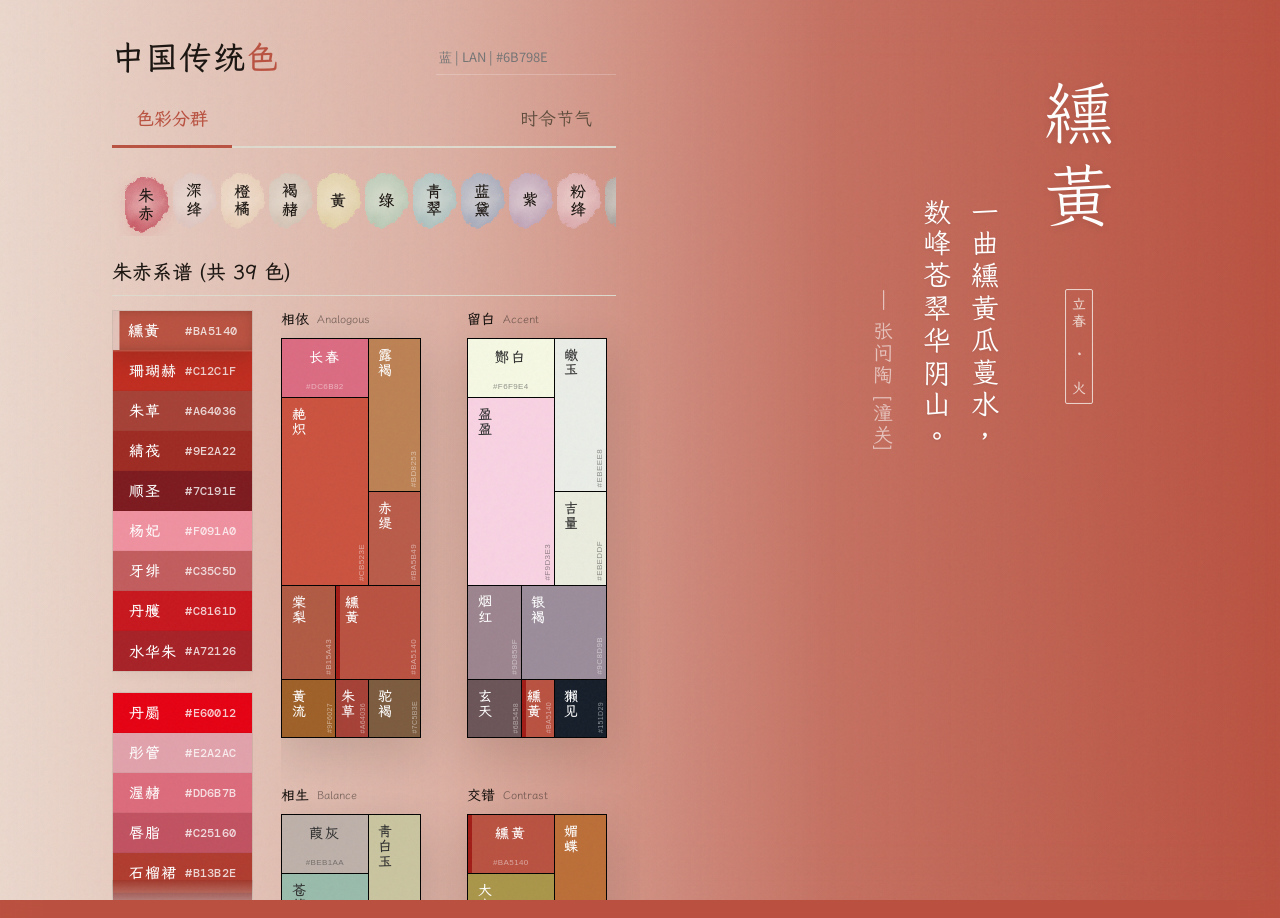
==== commit e6227179: "mondrian redesign." ====
--- a/index.html
+++ b/index.html
@@ -3,7 +3,14 @@
 	<head>
 		<meta charset="UTF-8" />
 		<meta name="viewport" content="width=device-width, initial-scale=1.0" />
-		<title>中国传统色 | Traditional Chinese Colors</title>
+		<title>中国传统色 | TC Colors</title>
+
+		<!-- Brand Favicon (Organic Watercolor Blob with Gold Splatter) -->
+		<link
+			rel="icon"
+			type="image/svg+xml"
+			href="data:image/svg+xml,%3Csvg xmlns='http://www.w3.org/2000/svg' viewBox='0 0 100 100'%3E%3Cpath d='M5,50 C5,10 40,5 90,15 C110,40 95,90 50,95 C10,100 5,75 5,50 Z' fill='%23d35400' /%3E%3Ccircle cx='75' cy='30' r='5' fill='%23FFD700' opacity='0.6' /%3E%3Ccircle cx='85' cy='50' r='4' fill='%23FFD700' opacity='0.8' /%3E%3Ccircle cx='60' cy='20' r='3' fill='%23FFD700' opacity='0.5' /%3E%3C/svg%3E"
+		/>
 
 		<!-- Fonts: LXGW WenKai TC for classic calligraphy, ZCOOL XiaoWei for quote, DM Mono for hex numbers, Outfit for UI, Inter for body -->
 		<link rel="preconnect" href="https://fonts.googleapis.com" />
--- a/css/layout.css
+++ b/css/layout.css
@@ -29,7 +29,7 @@
 	font-size: 13px;
 	color: var(--ink);
 	outline: none;
-	transition: 
+	transition:
 		border-bottom-color 1.5s cubic-bezier(0.45, 0, 0.55, 1),
 		width 0.3s ease;
 	backdrop-filter: blur(2px);
@@ -89,7 +89,7 @@
 	font-size: 18px;
 	font-weight: 500;
 	color: var(--ink-soft);
-	transition: 
+	transition:
 		color 1.2s ease,
 		font-weight 0.4s ease;
 	position: relative;
@@ -113,7 +113,7 @@
 	height: 3px;
 	background-color: var(--theme-primary);
 	transform: scaleX(0);
-	transition: 
+	transition:
 		transform 0.25s ease,
 		background-color 1.5s cubic-bezier(0.45, 0, 0.55, 1);
 	transform-origin: bottom center;
--- a/css/swatches.css
+++ b/css/swatches.css
@@ -70,19 +70,37 @@
 .tab-split-layout > div {
 	flex: 1;
 	min-width: 0;
+	box-sizing: border-box;
+}
+
+/* Default to 50/50 for generic split layouts (like Search) */
+.tab-split-layout > div {
 	width: 50%;
 	max-width: 50%;
-	box-sizing: border-box;
+}
+
+/* Specific width redistribution for Swatches + Palettes pairing */
+.tab-split-layout > .ribbon-swatches-list:first-child,
+.tab-split-layout > #seasonSwatchesView {
+	flex: 0 0 28%;
+	width: 28%;
+	max-width: 28%;
+}
+.tab-split-layout > .tab-palettes-column {
+	flex: 0 0 72%;
+	width: 72%;
+	max-width: 72%;
 }
 
 /* Palettes column on the right side of the left page */
 .tab-palettes-column {
 	display: flex;
-	flex-direction: column;
-	gap: 0;
+	flex-direction: row;
+	flex-wrap: wrap;
+	gap: 24px 32px;
 	max-height: calc(100vh - 280px);
 	overflow-y: auto;
-	padding-right: 0;
+	padding-right: 12px;
 	box-sizing: border-box;
 	scrollbar-width: none;
 	-ms-overflow-style: none;
@@ -95,10 +113,10 @@
 }
 
 .palette-group-block {
-	margin-bottom: 24px;
+	margin-bottom: 12px;
 	display: flex;
 	flex-direction: column;
-	width: 100%;
+	width: 154px;
 	flex-shrink: 0;
 }
 .palette-group-block:last-child {
@@ -123,7 +141,6 @@
 	opacity: 1;
 	transform: scale(1.15);
 }
-
 .palette-group-title {
 	font-family: "LXGW WenKai TC", serif;
 	font-size: 14px;
@@ -131,18 +148,198 @@
 	color: var(--ink);
 	margin-bottom: 10px;
 	display: flex;
-	align-items: baseline;
-	gap: 8px;
-	border-left: 3px solid var(--theme-primary);
-	padding-left: 8px;
+	align-items: center;
 }
 .palette-group-title span {
-	font-family: "Barlow", sans-serif;
-	font-size: 10px;
+	font-weight: 500;
+	opacity: 0.5;
+	font-size: 11px;
+	margin-left: 8px;
+}
+
+/* ── MONDRIAN BOOKMARK PALETTE (UPGRADE) ── */
+.mondrian-bookmark {
+	position: relative;
+	background-color: #000000; /* Grid line color */
+	padding: 1px; /* Outer border */
+	box-shadow: 0 15px 45px rgba(26, 20, 16, 0.15);
+	overflow: hidden;
+	width: 140px; /* Proportional to Stout Ratio 1:2.86 */
+	height: 400px; /* Reduced by 20% from previous 498px */
+	margin-bottom: 12px;
+	flex-shrink: 0;
+}
+
+.mondrian-block {
+	position: absolute;
+	box-sizing: border-box;
+	cursor: pointer;
+	transition: all 0.3s cubic-bezier(0.25, 1, 0.5, 1);
+	overflow: hidden;
+	display: flex;
+	flex-direction: column;
+	justify-content: flex-start;
+	align-items: center;
+	padding: 12px 6px;
+}
+
+.mondrian-block:hover {
+	filter: brightness(1.05);
+	z-index: 5;
+}
+
+.mondrian-block.active {
+	z-index: 10;
+	box-shadow: inset 4px 0 0 0 var(--active-accent, #a21c16);
+}
+
+/* Typographic Rules */
+.mondrian-name {
+	position: absolute;
+	font-family: "LXGW WenKai TC", serif;
+	font-weight: 700;
+	font-size: 14px;
+	letter-spacing: 0.1em;
+	pointer-events: none;
+	line-height: 1.2;
+}
+
+.mondrian-hex {
+	position: absolute;
+	font-family: "Outfit", sans-serif;
+	font-weight: 500;
+	font-size: 8px;
+	opacity: 0.5;
 	text-transform: uppercase;
 	letter-spacing: 0.05em;
-	color: var(--ink-soft);
-	font-weight: 500;
+	transition: all 0.2s ease;
+	writing-mode: vertical-rl;
+	transform: rotate(180deg);
+}
+
+.mondrian-hex:hover {
+	opacity: 1;
+	color: var(--active-accent, #a21c16);
+}
+
+.mondrian-refresh {
+	position: absolute;
+	top: 4px;
+	right: 4px;
+	font-size: 14px;
+	opacity: 0;
+	transform: scale(0.5);
+	transition: all 0.2s ease;
+	pointer-events: none; /* Hidden state is non-interactive */
+	z-index: 15;
+}
+
+.mondrian-block.active .mondrian-refresh {
+	opacity: 1;
+	transform: scale(1);
+	pointer-events: auto; /* Active state is interactive */
+}
+
+/* BLOCK-SPECIFIC LAYOUTS */
+
+/* Top Left Block (A): Horizontal */
+.mondrian-block.a .mondrian-name {
+	top: 10px;
+	left: 50%;
+	transform: translateX(-50%);
+	writing-mode: horizontal-tb;
+	width: 100%;
+	text-align: center;
+}
+.mondrian-block.a .mondrian-hex {
+	bottom: 6px;
+	left: 50%;
+	transform: translateX(-50%);
+	writing-mode: horizontal-tb;
+	width: 100%;
+	text-align: center;
+}
+
+/* Other Blocks (B-I): Vertical */
+.mondrian-block:not(.a) .mondrian-name {
+	top: 8px;
+	left: 8px;
+	writing-mode: vertical-rl;
+	text-orientation: upright;
+}
+.mondrian-block:not(.a) .mondrian-hex {
+	bottom: 4px;
+	right: 2px;
+	writing-mode: vertical-rl;
+	transform: rotate(180deg);
+}
+
+/* Bottom Panels (H, G, I): Smaller Hex */
+.mondrian-block.h .mondrian-hex,
+.mondrian-block.g .mondrian-hex,
+.mondrian-block.i .mondrian-hex {
+	font-size: 7px;
+}
+
+/* Specific adjustment for Block G name positioning */
+.mondrian-block.g .mondrian-name {
+	left: 4px;
+}
+
+/* PRECISION PERCENTAGE COORDINATES */
+.mondrian-block.a {
+	left: 1px;
+	top: 1px;
+	width: calc(61.8% - 1px);
+	height: calc(14.8% - 1px);
+}
+.mondrian-block.b {
+	left: calc(61.8% + 1px);
+	top: 1px;
+	width: calc(38.2% - 2px);
+	height: calc(38.3% - 1px);
+}
+.mondrian-block.c {
+	left: 1px;
+	top: calc(14.8% + 1px);
+	width: calc(61.8% - 1px);
+	height: calc(46.9% - 1px);
+}
+.mondrian-block.d {
+	left: calc(61.8% + 1px);
+	top: calc(38.3% + 1px);
+	width: calc(38.2% - 2px);
+	height: calc(23.4% - 1px);
+}
+.mondrian-block.f {
+	left: 1px;
+	top: calc(61.7% + 1px);
+	width: calc(38.2% - 1px);
+	height: calc(23.5% - 1px);
+}
+.mondrian-block.e {
+	left: calc(38.2% + 1px);
+	top: calc(61.7% + 1px);
+	width: calc(61.8% - 2px);
+	height: calc(23.5% - 1px);
+}
+.mondrian-block.h {
+	left: 1px;
+	top: calc(85.2% + 1px);
+	width: calc(38.2% - 1px);
+	height: calc(14.8% - 2px);
+}
+.mondrian-block.g {
+	left: calc(38.2% + 1px);
+	top: calc(85.2% + 1px);
+	width: calc(23.6% - 1px);
+	height: calc(14.8% - 2px);
+}
+.mondrian-block.i {
+	left: calc(61.8% + 1px);
+	top: calc(85.2% + 1px);
+	width: calc(38.2% - 2px);
+	height: calc(14.8% - 2px);
 }
 
 /* Group of 9/6/4 ribbon card container */
@@ -222,6 +419,10 @@
 	font-size: 15px;
 	font-weight: 700;
 	letter-spacing: 0.06em;
+	white-space: nowrap;
+	overflow: hidden;
+	text-overflow: ellipsis;
+	max-width: 120px;
 }
 
 .ribbon-swatch-py {
@@ -375,12 +576,12 @@
 	color: var(--ink);
 	line-height: 1.65;
 	margin-top: 12px;
-	max-width: 220px; /* Relaxed margin now that explicit breaks split the lines perfectly */
+	max-width: 450px; /* Relaxed margin to fit poems comfortably */
 }
 
 .season-unified-header {
 	display: grid;
-	grid-template-columns: 1.25fr 1fr;
+	grid-template-columns: 1.3fr 0.7fr;
 	gap: 16px;
 	width: 100%;
 	margin-bottom: 16px;
@@ -395,6 +596,7 @@
 	gap: 14px 20px;
 	width: auto;
 	justify-content: start;
+	justify-self: center; /* Centered in the right column for better balance */
 	box-sizing: border-box;
 	padding: 12px 0;
 }
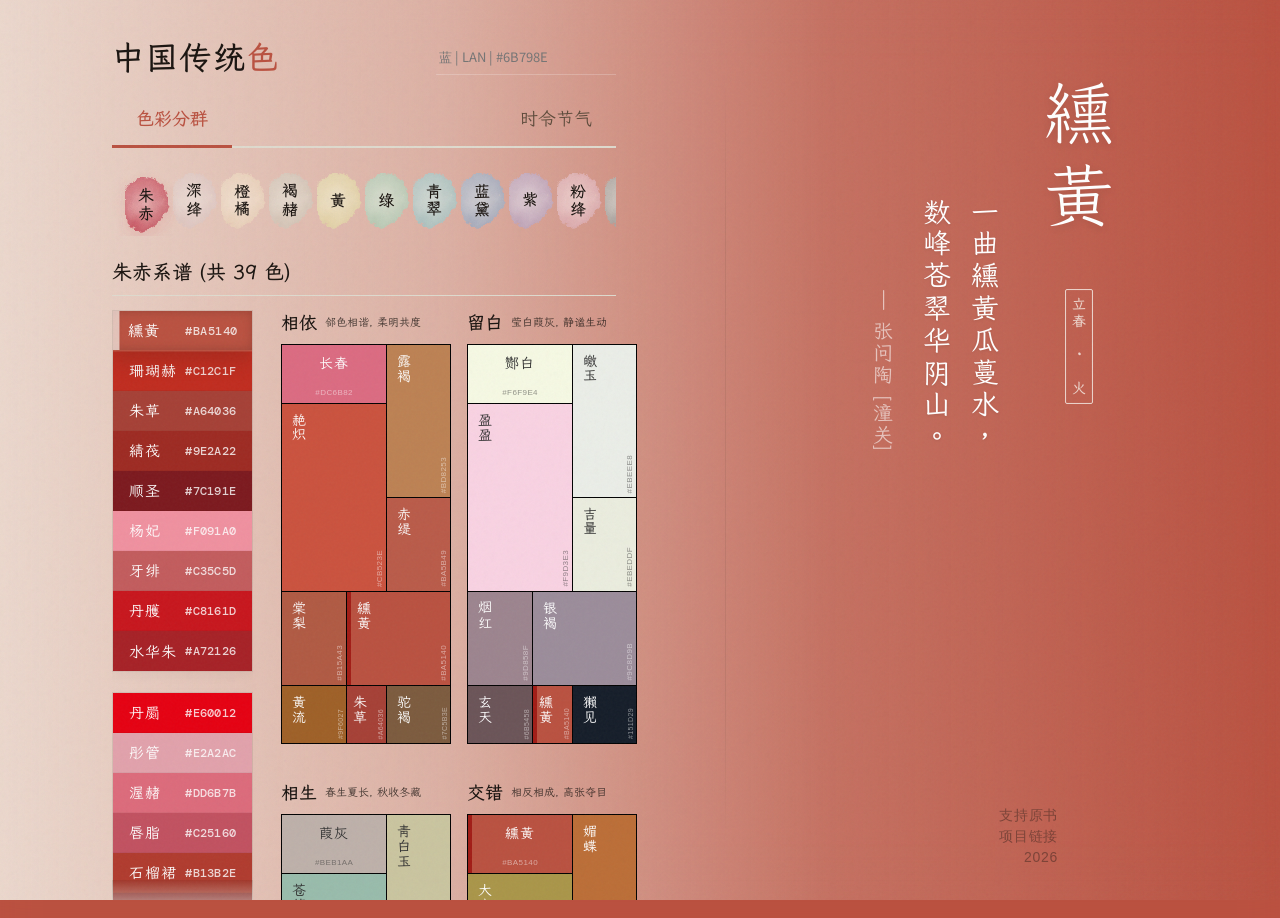
==== commit 333f0c5a: "add footer" ====
--- a/index.html
+++ b/index.html
@@ -237,6 +237,25 @@
 						</div>
 					</div>
 				</div>
+
+				<!-- Page Credits -->
+				<div class="page-footer">
+					<div
+						class="footer-link"
+						data-url="https://www.amazon.com/Traditional-Colors-China-Chinese-Guo/dp/7521716051"
+						onclick="window.open(this.dataset.url, '_blank')"
+					>
+						支持原书
+					</div>
+					<div
+						class="footer-link"
+						data-url="https://github.com/davidye0209/tc-colors"
+						onclick="window.open(this.dataset.url, '_blank')"
+					>
+						项目链接
+					</div>
+					<div>2026</div>
+				</div>
 			</div>
 		</div>
 
--- a/css/layout.css
+++ b/css/layout.css
@@ -133,6 +133,26 @@
 	height: calc(100vh - 24px); /* Fixed height to match viewport */
 	overflow: hidden; /* Lock the global grid */
 	padding-top: 12px;
+	position: relative; /* Anchors the vertical divider */
+}
+
+/* Subtle vertical divider between the two "pages" */
+.stage-container::after {
+	content: "";
+	position: absolute;
+	top: 60px;
+	bottom: 60px;
+	left: 57%;
+	width: 1px;
+	background: linear-gradient(
+		to bottom,
+		transparent,
+		rgba(26, 20, 16, 0.08) 20%,
+		rgba(26, 20, 16, 0.08) 80%,
+		transparent
+	);
+	pointer-events: none;
+	z-index: 5;
 }
 
 .stage-left {
@@ -154,6 +174,7 @@
 	align-items: flex-start;
 	padding-left: 24px;
 	overflow: hidden; /* Stationary panel */
+	position: relative;
 }
 
 .tab-content {
@@ -252,6 +273,9 @@
 		grid-template-columns: 1fr;
 		gap: 28px;
 	}
+	.stage-container::after {
+		display: none; /* Hide divider on vertical stack */
+	}
 
 	.stage-right {
 		position: static;
--- a/css/swatches.css
+++ b/css/swatches.css
@@ -97,7 +97,7 @@
 	display: flex;
 	flex-direction: row;
 	flex-wrap: wrap;
-	gap: 24px 32px;
+	gap: 16px 32px;
 	max-height: calc(100vh - 280px);
 	overflow-y: auto;
 	padding-right: 12px;
@@ -113,7 +113,7 @@
 }
 
 .palette-group-block {
-	margin-bottom: 12px;
+	margin-bottom: 8px;
 	display: flex;
 	flex-direction: column;
 	width: 154px;
@@ -143,7 +143,7 @@
 }
 .palette-group-title {
 	font-family: "LXGW WenKai TC", serif;
-	font-size: 14px;
+	font-size: 18px;
 	font-weight: 700;
 	color: var(--ink);
 	margin-bottom: 10px;
@@ -152,7 +152,7 @@
 }
 .palette-group-title span {
 	font-weight: 500;
-	opacity: 0.5;
+	opacity: 0.8;
 	font-size: 11px;
 	margin-left: 8px;
 }
@@ -162,9 +162,8 @@
 	position: relative;
 	background-color: #000000; /* Grid line color */
 	padding: 1px; /* Outer border */
-	box-shadow: 0 15px 45px rgba(26, 20, 16, 0.15);
 	overflow: hidden;
-	width: 140px; /* Proportional to Stout Ratio 1:2.86 */
+	width: 170px; /* Proportional to Stout Ratio 1:2.86 */
 	height: 400px; /* Reduced by 20% from previous 498px */
 	margin-bottom: 12px;
 	flex-shrink: 0;
@@ -197,7 +196,7 @@
 .mondrian-name {
 	position: absolute;
 	font-family: "LXGW WenKai TC", serif;
-	font-weight: 700;
+	font-weight: 400;
 	font-size: 14px;
 	letter-spacing: 0.1em;
 	pointer-events: none;
@@ -417,7 +416,7 @@
 .ribbon-swatch-name {
 	font-family: "LXGW WenKai TC", serif;
 	font-size: 15px;
-	font-weight: 700;
+	font-weight: 400;
 	letter-spacing: 0.06em;
 	white-space: nowrap;
 	overflow: hidden;
@@ -817,4 +816,12 @@
 		max-height: none !important;
 		overflow-y: visible !important;
 	}
-}
+	.tab-palettes-column {
+		justify-content: center; /* Center bookmarks on mobile */
+		padding-right: 0;
+		gap: 16px 12px; /* Tighter horizontal gap for mobile */
+	}
+	.palette-group-block {
+		align-items: center; /* Center the bookmark inside its wrapper */
+	}
+}
--- a/css/hero.css
+++ b/css/hero.css
@@ -114,4 +114,33 @@
 	align-self: flex-end; /* Align to bottom of the poem group */
 }
 
+/* Page Credits Footer (Bottom Right) */
+.page-footer {
+	position: absolute;
+	bottom: 32px;
+	right: 190px;
+	font-family: "Inter", sans-serif;
+	font-size: 14px;
+	line-height: 1.5;
+	color: var(--ink);
+	opacity: 0.4;
+	pointer-events: auto; /* Re-enabled for hyperlinks */
+	z-index: 100;
+	letter-spacing: 0.05em;
+	writing-mode: horizontal-tb; /* Horizontal lines */
+	text-align: right; /* Aligned to the right */
+	direction: rtl; /* Writes from right to left */
+}
+
+.page-footer .footer-link {
+	cursor: pointer;
+	transition: all 0.2s ease;
+	display: block; /* Ensure each link is on its own line */
+}
+
+.page-footer .footer-link:hover {
+	opacity: 1;
+	color: var(--active-accent, #a21c16);
+}
+
 /* Footer Group (Bottom Left) - Removed */
